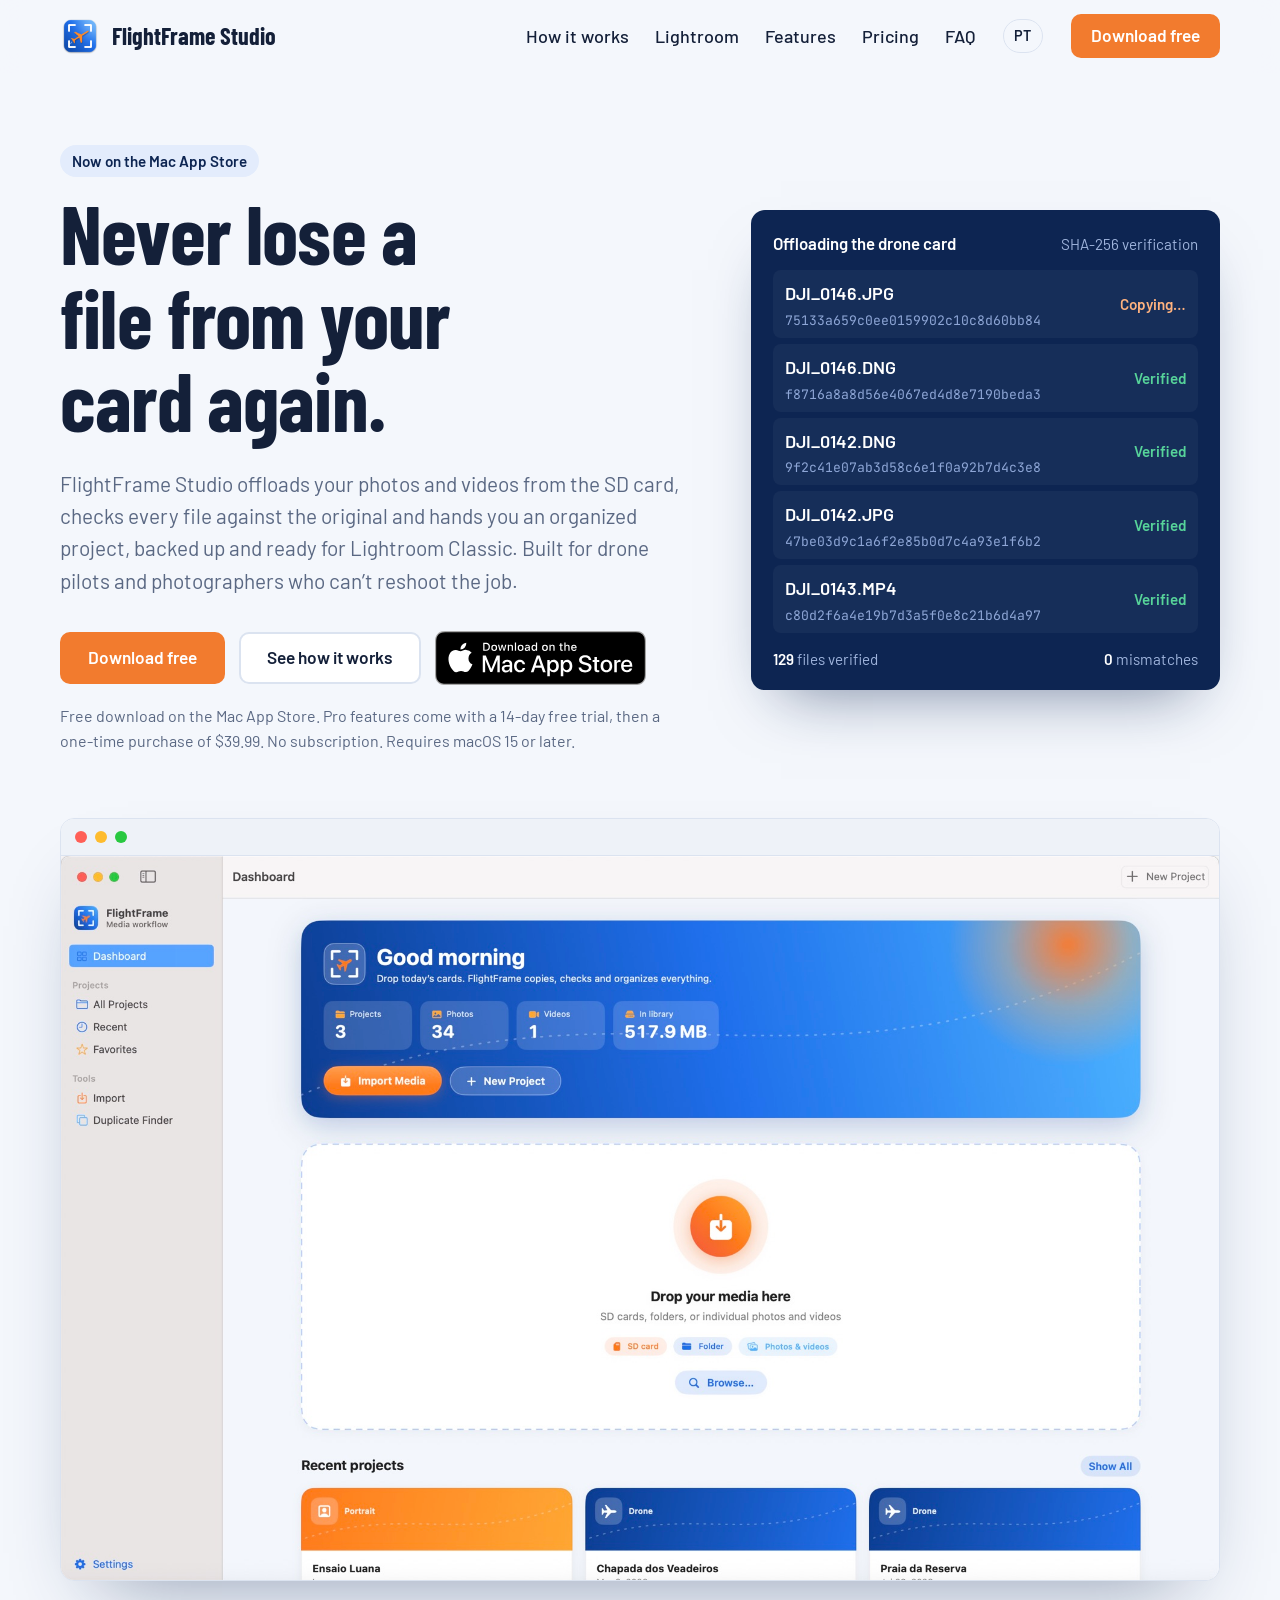
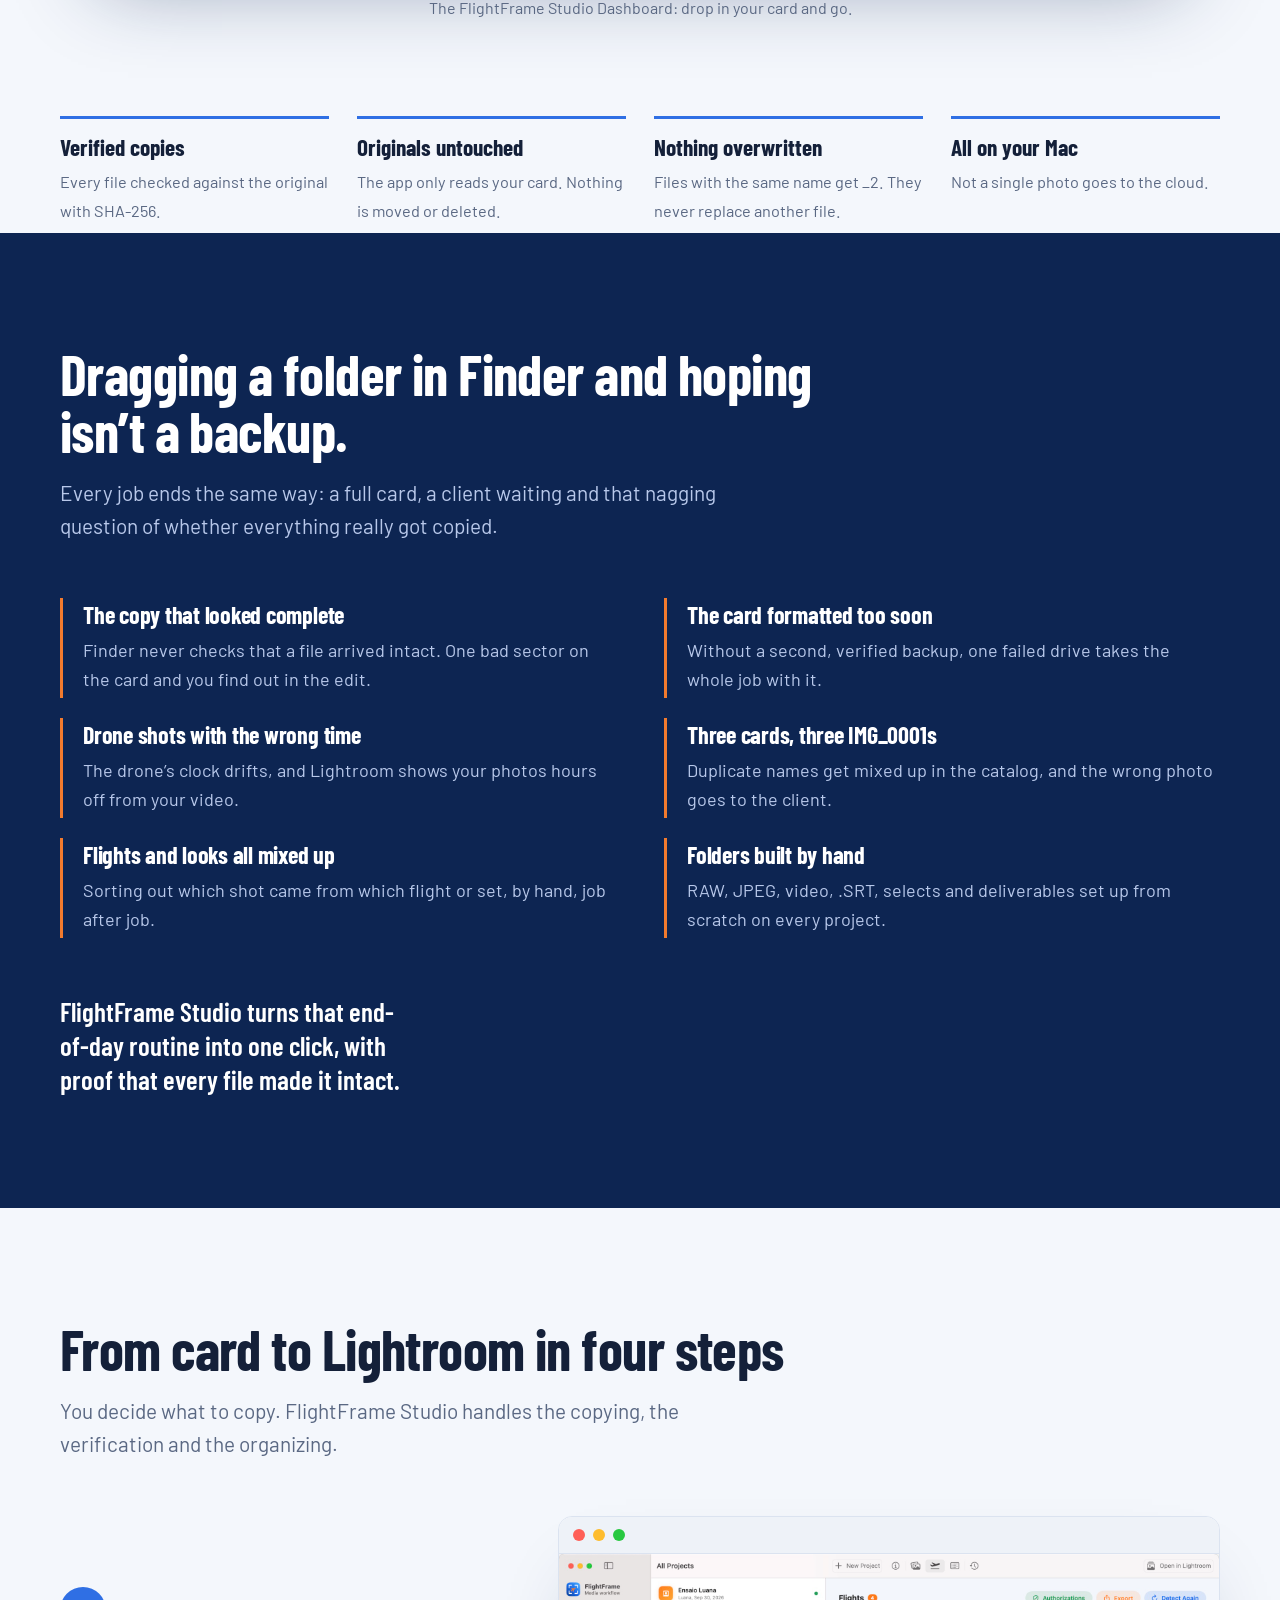
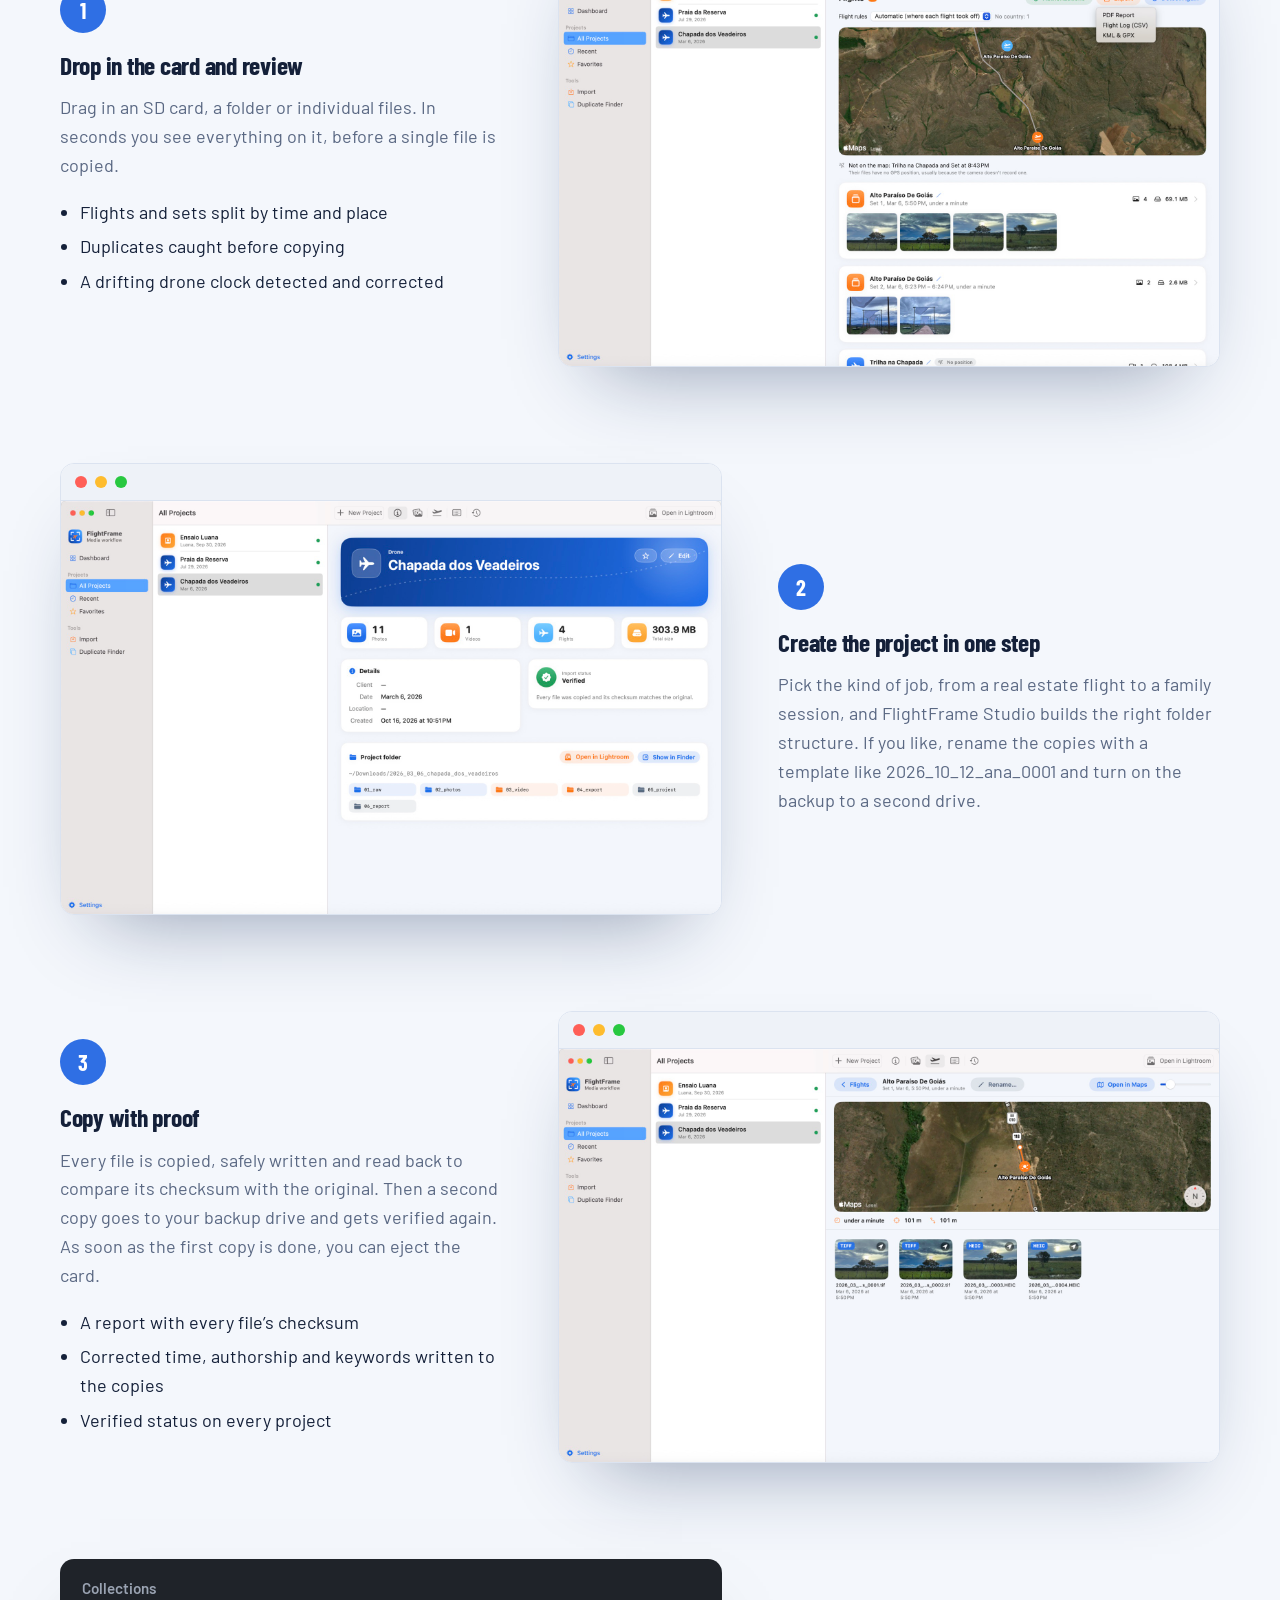
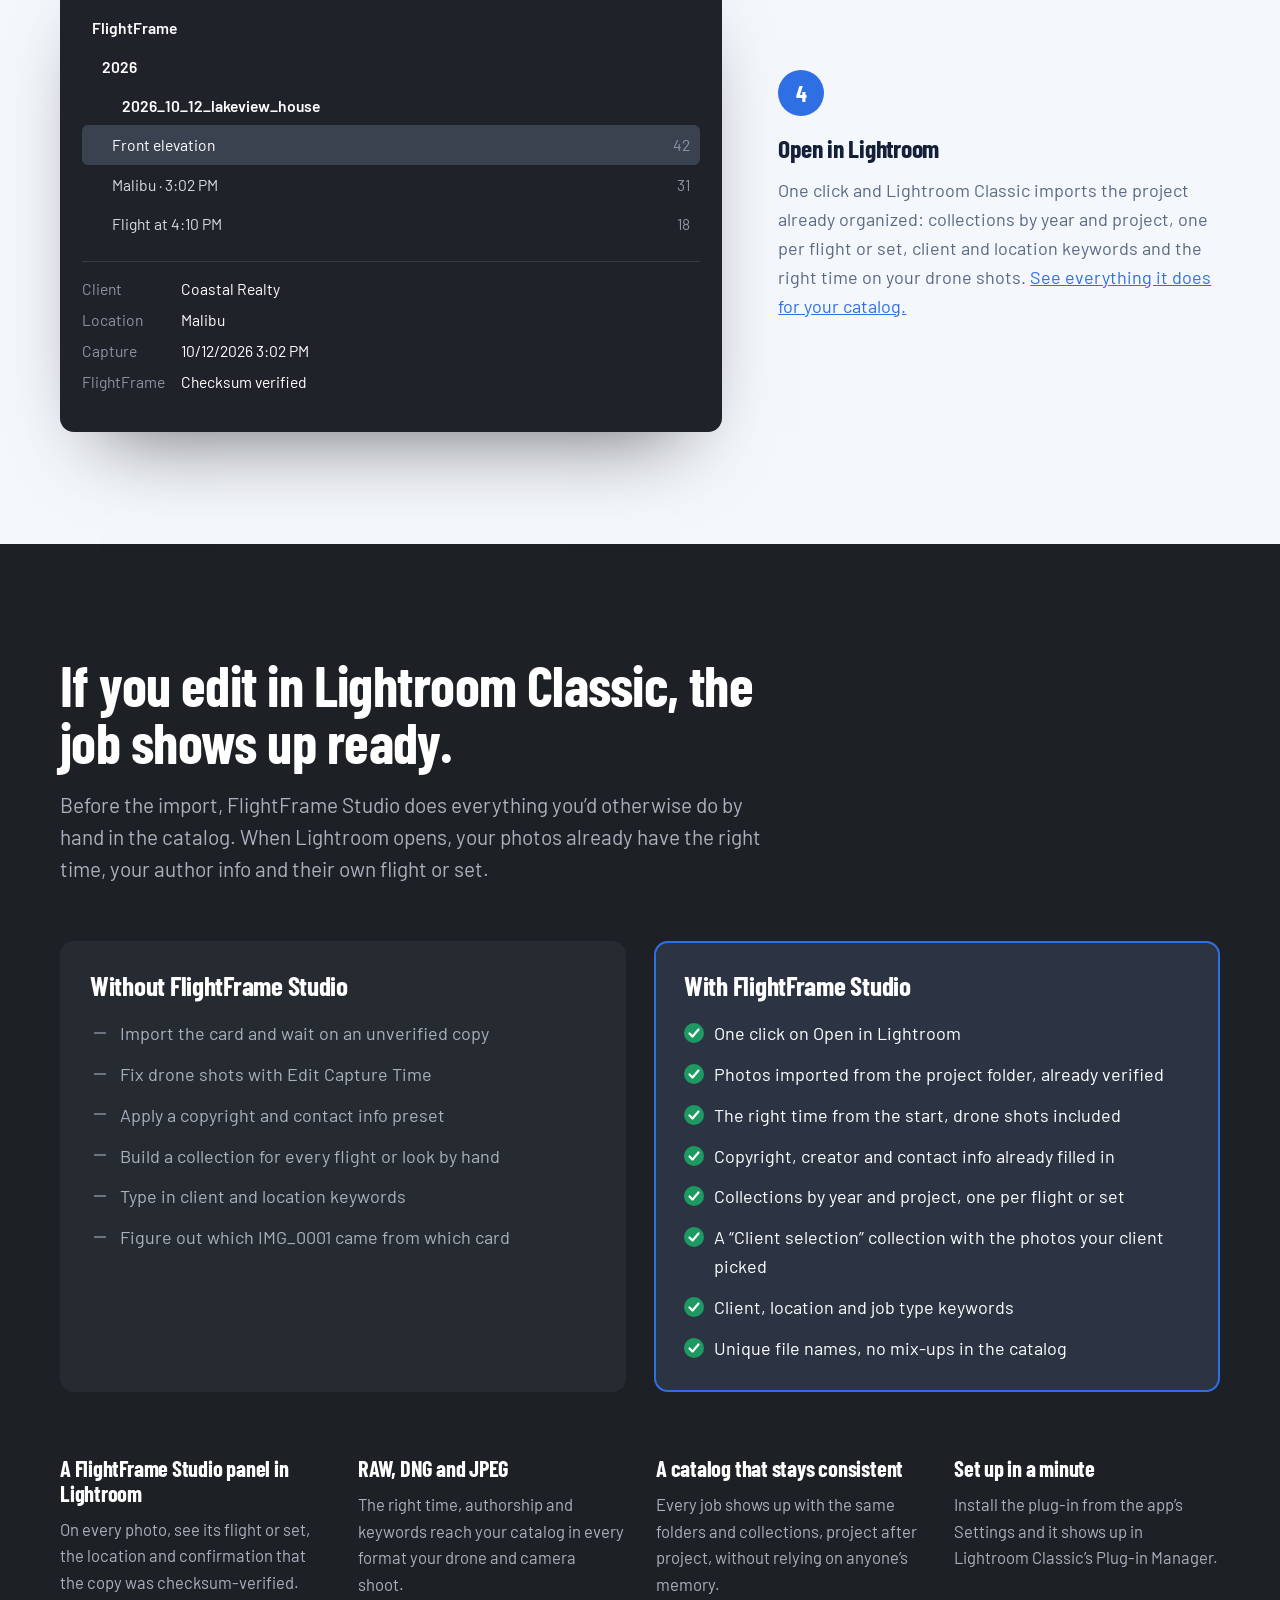
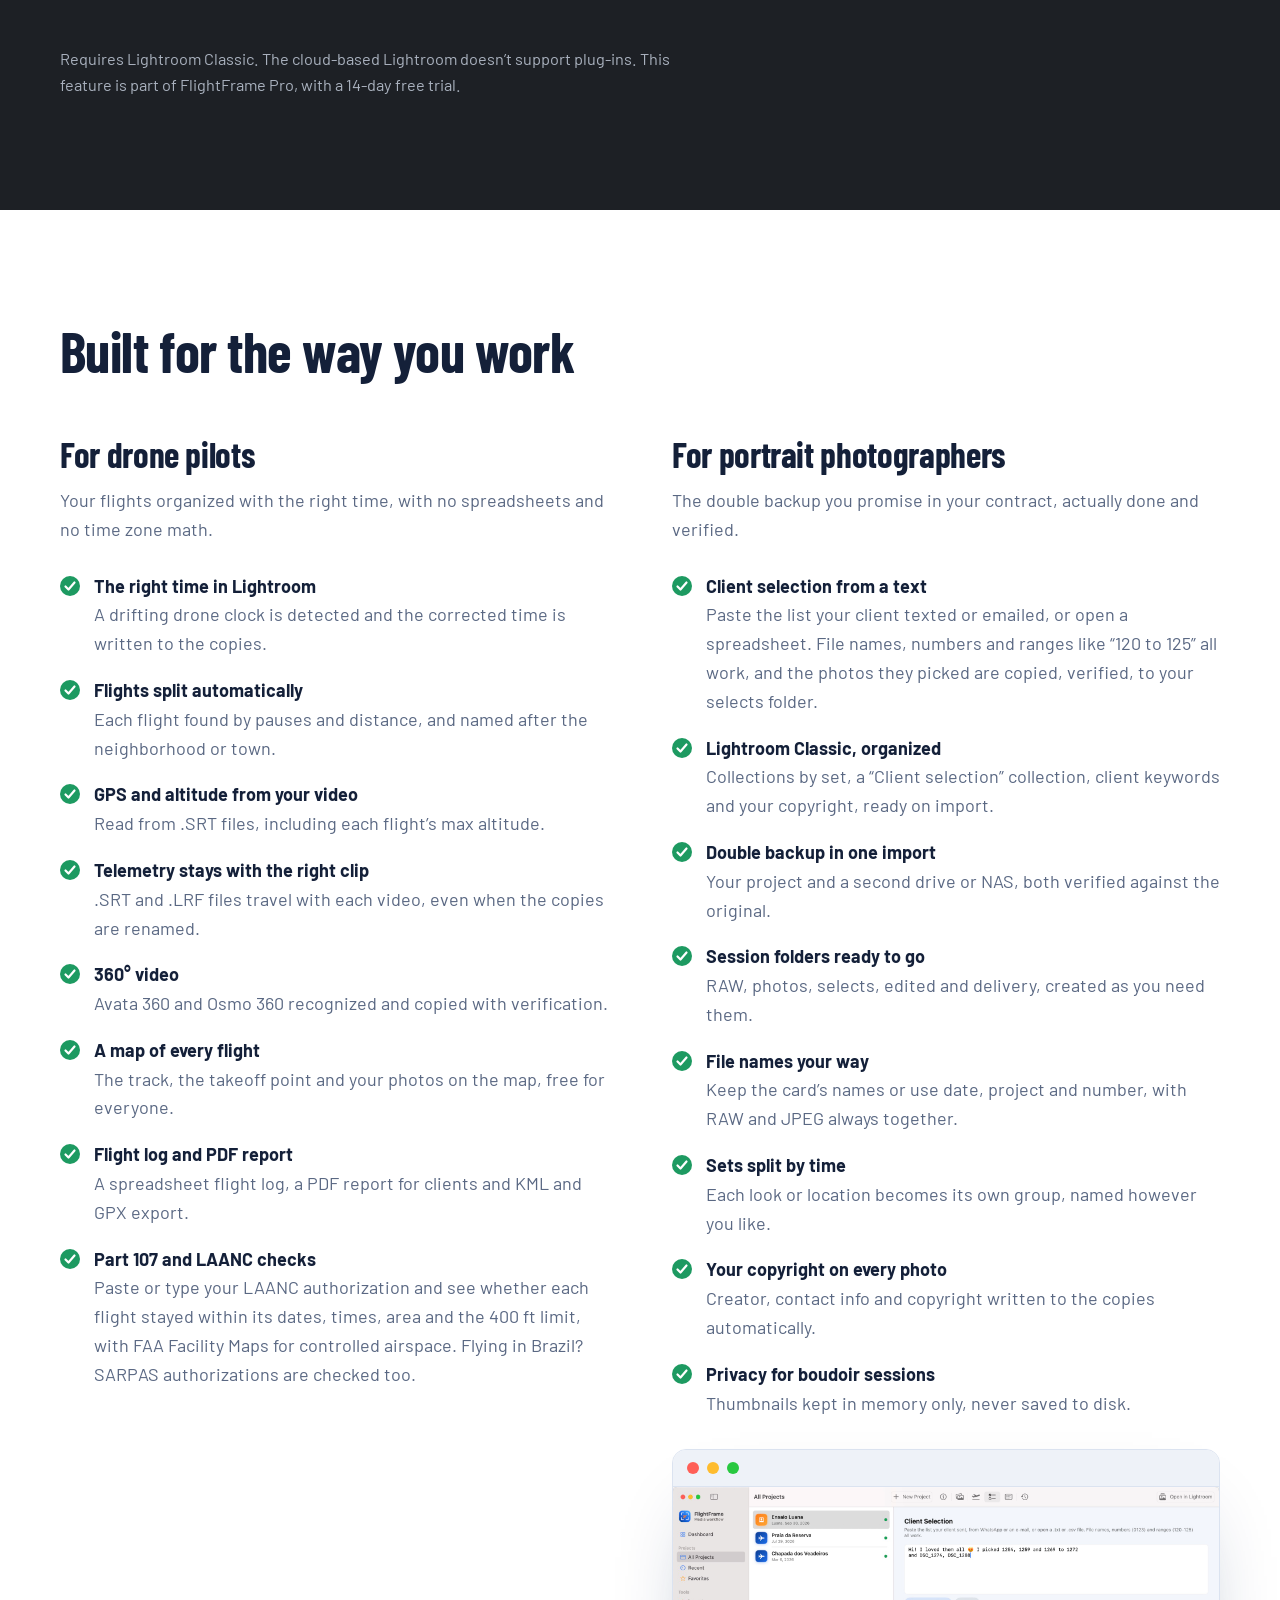
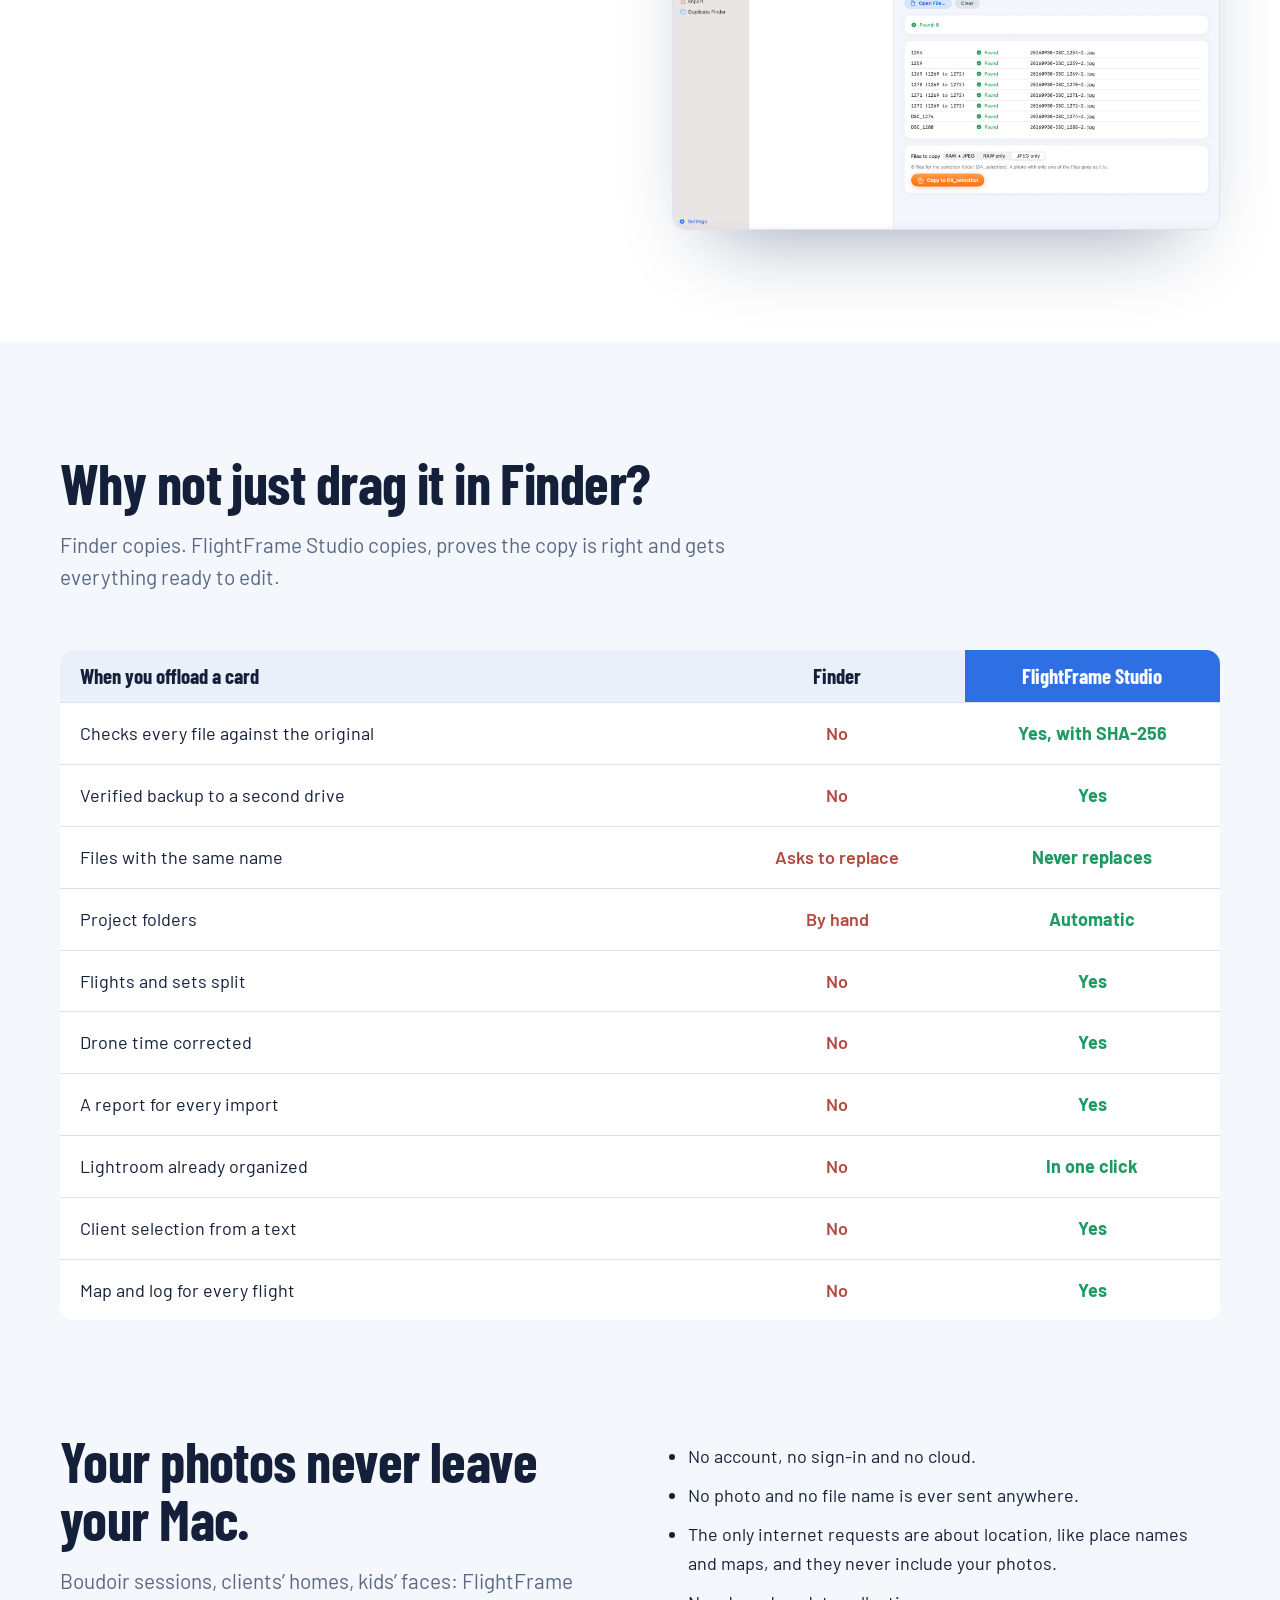
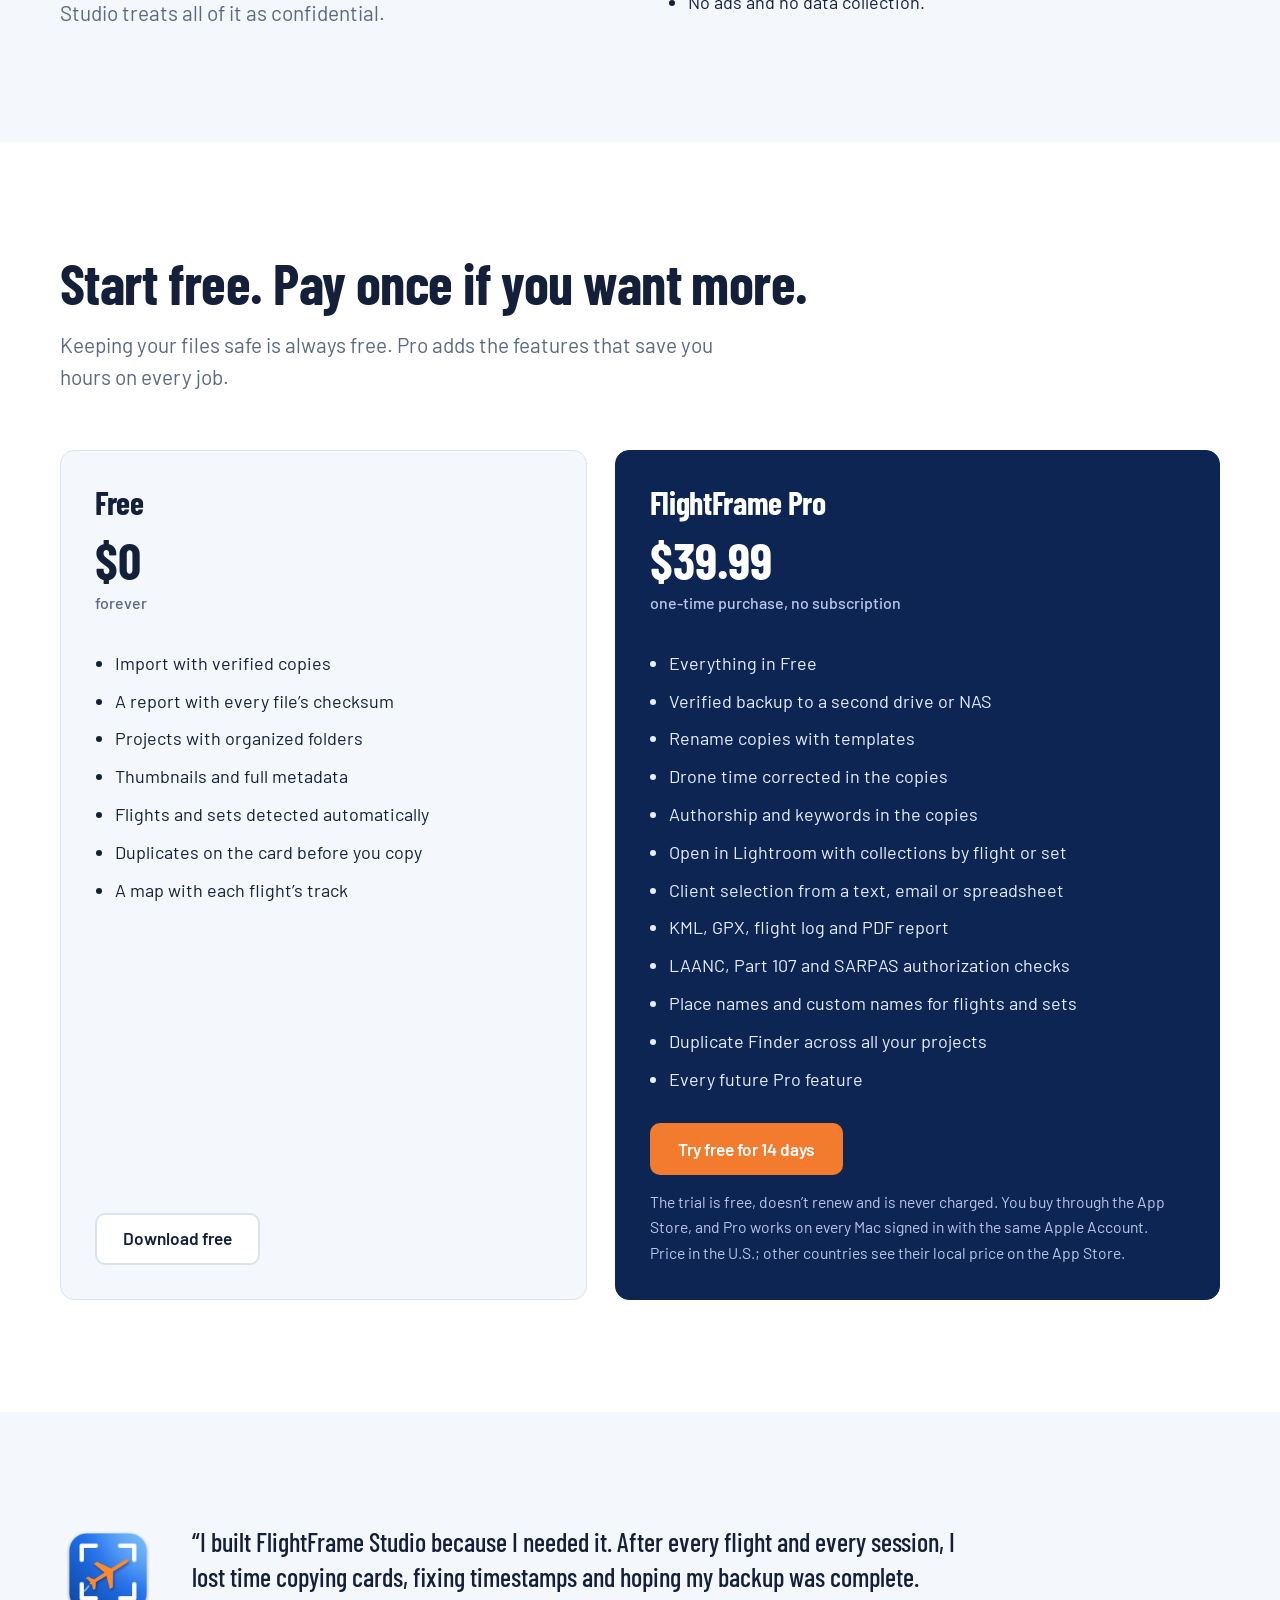
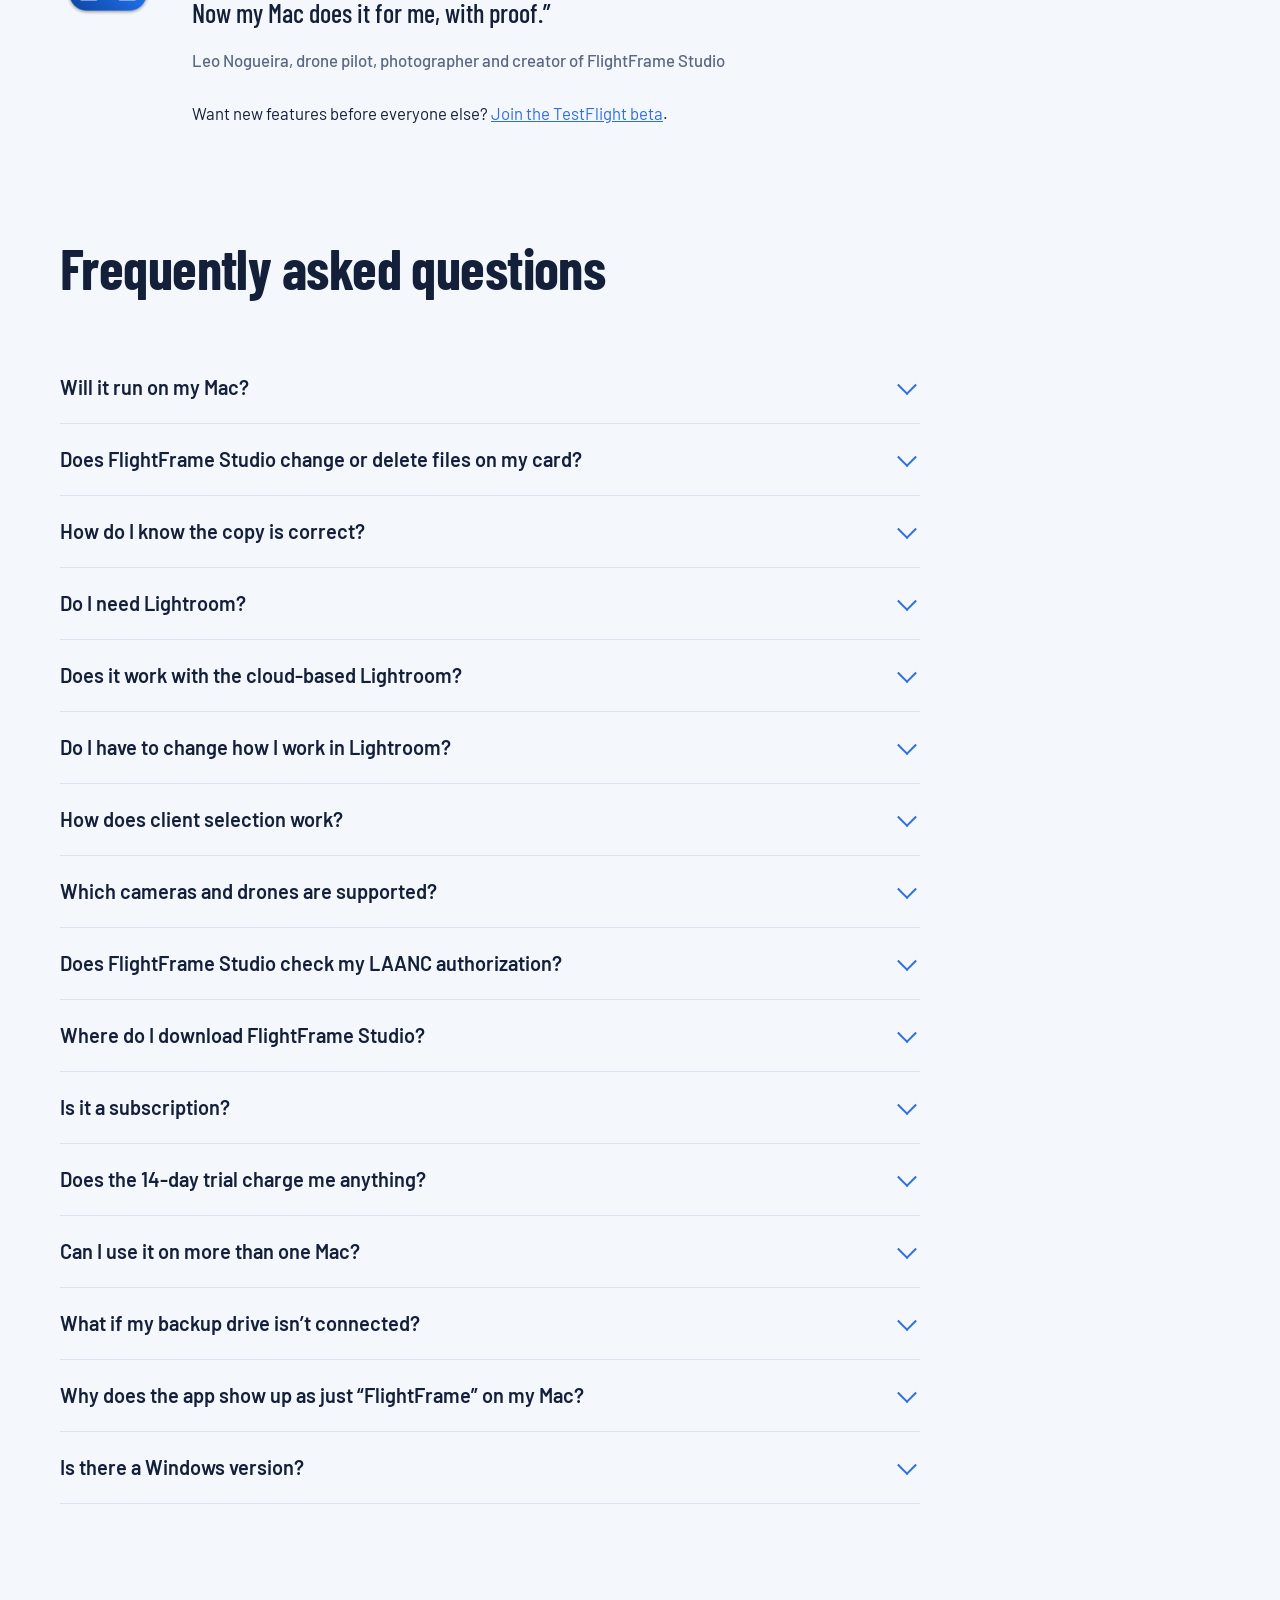
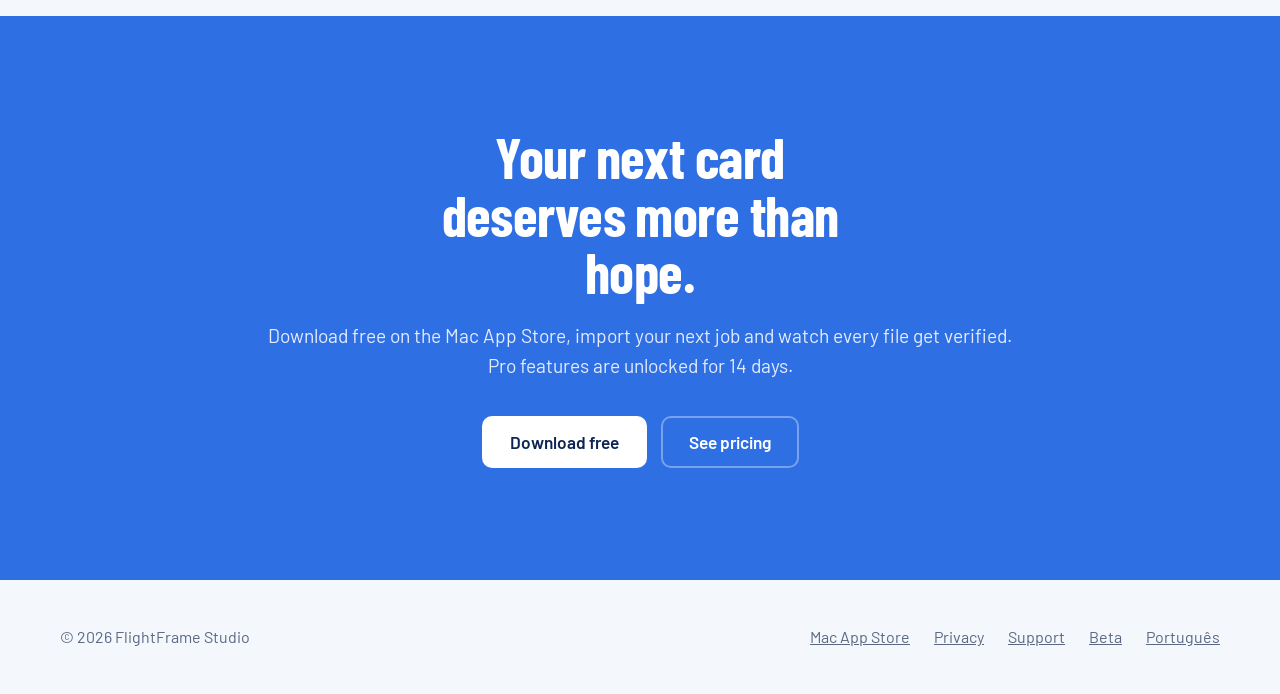
==== en/index.html @ f25d16b1 "Report App Store link clicks as a Google Ads conversion Co-Authored-By: Claude Opus 5.5 <noreply@ant" ====
<!doctype html>
<html lang="en">
<head>
<!-- Google tag (gtag.js) -->
<script async src="https://www.googletagmanager.com/gtag/js?id=AW-18549963218"></script>
<script>
  window.dataLayer = window.dataLayer || [];
  function gtag(){dataLayer.push(arguments);}
  gtag('js', new Date());

  gtag('config', 'AW-18549963218');
</script>
<script>
  // Google Ads conversion "App Store click - FlightFrame": any click on a Mac App Store link.
  // Navigation waits for the event (at most 1 s), so a blocked tag never breaks the link.
  document.addEventListener('click', function (event) {
    var link = event.target.closest && event.target.closest('a[href*="apps.apple.com"]');
    if (!link) return;
    var newTab = event.metaKey || event.ctrlKey || event.shiftKey || event.altKey || link.target === '_blank';
    var gone = false;
    function go() { if (!gone) { gone = true; window.location = link.href; } }
    gtag('event', 'conversion', {
      'send_to': 'AW-18549963218/HikiCJOxvbEdENLzp41F',
      'value': 1.0,
      'currency': 'BRL',
      'transport_type': 'beacon',
      'event_callback': newTab ? undefined : go
    });
    if (newTab) return;
    event.preventDefault();
    setTimeout(go, 1000);
  });
</script>
<meta charset="utf-8">
<meta name="viewport" content="width=device-width, initial-scale=1, viewport-fit=cover">
<title>FlightFrame Studio: verified SD card offload for Mac</title>
<meta name="description" content="Offload your drone or camera card with every file checksum-verified, a backup on a second drive and a project ready for Lightroom Classic. A Mac app, free on the Mac App Store.">
<link rel="canonical" href="https://flightframe.ravendronevideos.com.br/en/">
<link rel="alternate" hreflang="en" href="https://flightframe.ravendronevideos.com.br/en/">
<link rel="alternate" hreflang="pt-BR" href="https://flightframe.ravendronevideos.com.br/">
<link rel="alternate" hreflang="x-default" href="https://flightframe.ravendronevideos.com.br/en/">
<link rel="icon" type="image/png" href="../assets/favicon.png">
<link rel="apple-touch-icon" href="../assets/apple-touch-icon.png">

<!-- Link previews (iMessage, Slack, social) -->
<meta property="og:type" content="website">
<meta property="og:locale" content="en_US">
<meta property="og:locale:alternate" content="pt_BR">
<meta property="og:site_name" content="FlightFrame Studio">
<meta property="og:title" content="FlightFrame Studio: from card to project, every file verified">
<meta property="og:description" content="Checksum-verified copies, a verified backup on a second drive, flights and sets organized. Now on the Mac App Store.">
<meta property="og:url" content="https://flightframe.ravendronevideos.com.br/en/">
<meta property="og:image" content="https://flightframe.ravendronevideos.com.br/assets/en/og-image.jpg">
<meta property="og:image:width" content="1200">
<meta property="og:image:height" content="630">
<meta name="twitter:card" content="summary_large_image">

<link rel="preconnect" href="https://fonts.googleapis.com">
<link rel="preconnect" href="https://fonts.gstatic.com" crossorigin>
<link href="https://fonts.googleapis.com/css2?family=Barlow+Condensed:wght@600;700&family=Barlow:wght@400;500;600&family=JetBrains+Mono:wght@400&display=swap" rel="stylesheet">
<link rel="stylesheet" href="../styles.css">
<script type="application/ld+json">
{
  "@context": "https://schema.org",
  "@type": "SoftwareApplication",
  "name": "FlightFrame Studio",
  "operatingSystem": "macOS 15 or later",
  "applicationCategory": "PhotographyApplication",
  "description": "Verified SD card offload for Mac, with a verified backup and a project organized for Lightroom Classic.",
  "url": "https://flightframe.ravendronevideos.com.br/en/",
  "downloadUrl": "https://apps.apple.com/us/app/flightframe-studio/id6822035026",
  "image": "https://flightframe.ravendronevideos.com.br/assets/icon.png",
  "inLanguage": "en-US",
  "offers": [
    { "@type": "Offer", "name": "Free download", "price": "0", "priceCurrency": "USD" },
    { "@type": "Offer", "name": "FlightFrame Pro", "price": "39.99", "priceCurrency": "USD" }
  ]
}
</script>
</head>
<body>

<header class="site-header" id="top">
  <div class="wrap">
    <a class="brand" href="#top" aria-label="FlightFrame Studio, home">
      <img src="../assets/icon.png" alt="" width="40" height="40">
      <span>FlightFrame Studio</span>
    </a>
    <nav class="site-nav" aria-label="Sections">
      <a href="#how-it-works">How it works</a>
      <a href="#lightroom">Lightroom</a>
      <a href="#features">Features</a>
      <a href="#pricing">Pricing</a>
      <a href="#faq">FAQ</a>
    </nav>
    <a class="lang-link" href="../" hreflang="pt-BR" lang="pt-BR" title="Ver em português">PT</a>
    <a class="btn btn-primary" href="https://apps.apple.com/us/app/flightframe-studio/id6822035026">Download free</a>
  </div>
</header>

<main>

  <!-- Hero -->
  <section class="hero">
    <div class="wrap">
      <div class="hero-grid">
        <div>
          <p class="eyebrow">Now on the Mac App Store</p>
          <h1>Never lose a file from your card again.</h1>
          <p class="lede">FlightFrame Studio offloads your photos and videos from the SD card, checks every file against the original and hands you an organized project, backed up and ready for Lightroom Classic. Built for drone pilots and photographers who can’t reshoot the job.</p>
          <div class="hero-actions">
            <a class="btn btn-primary" href="https://apps.apple.com/us/app/flightframe-studio/id6822035026">Download free</a>
            <a class="btn btn-quiet" href="#how-it-works">See how it works</a>
            <a class="badge-slot" href="https://apps.apple.com/us/app/flightframe-studio/id6822035026">
              <img src="../assets/mac-app-store-badge-en.svg" alt="Download on the Mac App Store" onerror="this.parentElement.hidden = true">
            </a>
          </div>
          <p class="hero-terms">Free download on the Mac App Store. Pro features come with a 14-day free trial, then a one-time purchase of $39.99. No subscription. Requires macOS 15 or later.</p>
        </div>

        <div class="verify-log" aria-label="Example of a verified copy">
          <div class="verify-log-head">
            <strong>Offloading the drone card</strong>
            <span>SHA-256 verification</span>
          </div>
          <ul class="verify-rows" id="verify-rows">
            <li><span class="file">DJI_0142.DNG</span><span class="hash">9f2c41e07ab3d58c6e1f0a92b7d4c3e8</span><span class="state ok">Verified</span></li>
            <li><span class="file">DJI_0142.JPG</span><span class="hash">47be03d9c1a6f2e85b0d7c4a93e1f6b2</span><span class="state ok">Verified</span></li>
            <li><span class="file">DJI_0143.MP4</span><span class="hash">c80d2f6a4e19b7d3a5f0e8c21b6d4a97</span><span class="state ok">Verified</span></li>
            <li><span class="file">DJI_0143.SRT</span><span class="hash">1e7a9c3f5b08d2e64c1a7f9b3d5e0c28</span><span class="state ok">Verified</span></li>
            <li><span class="file">DJI_0144.DNG</span><span class="hash">b5f3e1a8c7d2094f6e3b1a5c8d7f2e04</span><span class="state ok">Verified</span></li>
          </ul>
          <div class="verify-foot">
            <span><b id="verify-count">128</b> files verified</span>
            <span><b>0</b> mismatches</span>
          </div>
        </div>
      </div>

      <figure class="hero-shot">
        <div class="window">
          <div class="window-bar" aria-hidden="true"><i></i><i></i><i></i></div>
          <img src="../assets/en/screen-dashboard.jpg" width="1920" height="1200" alt="FlightFrame Studio Dashboard with the drop area for a card and recent verified projects">
        </div>
        <figcaption class="shot-caption">The FlightFrame Studio Dashboard: drop in your card and go.</figcaption>
      </figure>
    </div>
  </section>

  <!-- Promises -->
  <section class="promises" aria-label="Guarantees">
    <div class="wrap">
      <ul class="promise-list">
        <li><strong>Verified copies</strong><span>Every file checked against the original with SHA-256.</span></li>
        <li><strong>Originals untouched</strong><span>The app only reads your card. Nothing is moved or deleted.</span></li>
        <li><strong>Nothing overwritten</strong><span>Files with the same name get _2. They never replace another file.</span></li>
        <li><strong>All on your Mac</strong><span>Not a single photo goes to the cloud.</span></li>
      </ul>
    </div>
  </section>

  <!-- Problem -->
  <section class="section problem">
    <div class="wrap">
      <div class="section-head">
        <h2>Dragging a folder in Finder and hoping isn’t a backup.</h2>
        <p class="lede">Every job ends the same way: a full card, a client waiting and that nagging question of whether everything really got copied.</p>
      </div>
      <div class="pain-grid">
        <div class="pain"><h3>The copy that looked complete</h3><p>Finder never checks that a file arrived intact. One bad sector on the card and you find out in the edit.</p></div>
        <div class="pain"><h3>The card formatted too soon</h3><p>Without a second, verified backup, one failed drive takes the whole job with it.</p></div>
        <div class="pain"><h3>Drone shots with the wrong time</h3><p>The drone’s clock drifts, and Lightroom shows your photos hours off from your video.</p></div>
        <div class="pain"><h3>Three cards, three IMG_0001s</h3><p>Duplicate names get mixed up in the catalog, and the wrong photo goes to the client.</p></div>
        <div class="pain"><h3>Flights and looks all mixed up</h3><p>Sorting out which shot came from which flight or set, by hand, job after job.</p></div>
        <div class="pain"><h3>Folders built by hand</h3><p>RAW, JPEG, video, .SRT, selects and deliverables set up from scratch on every project.</p></div>
      </div>
      <p class="problem-close">FlightFrame Studio turns that end-of-day routine into one click, with proof that every file made it intact.</p>
    </div>
  </section>

  <!-- How it works -->
  <section class="section" id="how-it-works">
    <div class="wrap">
      <div class="section-head">
        <h2>From card to Lightroom in four steps</h2>
        <p class="lede">You decide what to copy. FlightFrame Studio handles the copying, the verification and the organizing.</p>
      </div>

      <div class="steps">
        <article class="step">
          <div class="step-text">
            <span class="step-num" aria-hidden="true">1</span>
            <h3>Drop in the card and review</h3>
            <p>Drag in an SD card, a folder or individual files. In seconds you see everything on it, before a single file is copied.</p>
            <ul>
              <li>Flights and sets split by time and place</li>
              <li>Duplicates caught before copying</li>
              <li>A drifting drone clock detected and corrected</li>
            </ul>
          </div>
          <div class="window">
            <div class="window-bar" aria-hidden="true"><i></i><i></i><i></i></div>
            <img src="../assets/en/screen-flights.jpg" width="1920" height="1200" loading="lazy" alt="A drone project’s flights on a map, each one named after where it took off">
          </div>
        </article>

        <article class="step">
          <div class="step-text">
            <span class="step-num" aria-hidden="true">2</span>
            <h3>Create the project in one step</h3>
            <p>Pick the kind of job, from a real estate flight to a family session, and FlightFrame Studio builds the right folder structure. If you like, rename the copies with a template like 2026_10_12_ana_0001 and turn on the backup to a second drive.</p>
          </div>
          <div class="window">
            <div class="window-bar" aria-hidden="true"><i></i><i></i><i></i></div>
            <img src="../assets/en/screen-project.jpg" width="1920" height="1200" loading="lazy" alt="A project with Verified status and the folders FlightFrame Studio created">
          </div>
        </article>

        <article class="step">
          <div class="step-text">
            <span class="step-num" aria-hidden="true">3</span>
            <h3>Copy with proof</h3>
            <p>Every file is copied, safely written and read back to compare its checksum with the original. Then a second copy goes to your backup drive and gets verified again. As soon as the first copy is done, you can eject the card.</p>
            <ul>
              <li>A report with every file’s checksum</li>
              <li>Corrected time, authorship and keywords written to the copies</li>
              <li>Verified status on every project</li>
            </ul>
          </div>
          <div class="window">
            <div class="window-bar" aria-hidden="true"><i></i><i></i><i></i></div>
            <img src="../assets/en/screen-flight.jpg" width="1920" height="1200" loading="lazy" alt="One flight with its track on the map and the verified photos taken on it">
          </div>
        </article>

        <article class="step">
          <div class="step-text">
            <span class="step-num" aria-hidden="true">4</span>
            <h3>Open in Lightroom</h3>
            <p>One click and Lightroom Classic imports the project already organized: collections by year and project, one per flight or set, client and location keywords and the right time on your drone shots. <a href="#lightroom">See everything it does for your catalog.</a></p>
          </div>
          <div class="lr-panel" role="img" aria-label="Illustration of the collections created in Lightroom Classic">
            <h4>Collections</h4>
            <ul class="lr-tree">
              <li class="set">FlightFrame</li>
              <li class="set" style="padding-left:20px">2026</li>
              <li class="set" style="padding-left:40px">2026_10_12_lakeview_house</li>
              <li class="col active">Front elevation <span>42</span></li>
              <li class="col">Malibu · 3:02 PM <span>31</span></li>
              <li class="col">Flight at 4:10 PM <span>18</span></li>
            </ul>
            <dl class="lr-meta">
              <dt>Client</dt><dd>Coastal Realty</dd>
              <dt>Location</dt><dd>Malibu</dd>
              <dt>Capture</dt><dd>10/12/2026 3:02 PM</dd>
              <dt>FlightFrame</dt><dd>Checksum verified</dd>
            </dl>
          </div>
        </article>
      </div>
    </div>
  </section>

  <!-- Lightroom Classic -->
  <section class="section lightroom" id="lightroom">
    <div class="wrap">
      <div class="section-head">
        <h2>If you edit in Lightroom Classic, the job shows up ready.</h2>
        <p class="lede">Before the import, FlightFrame Studio does everything you’d otherwise do by hand in the catalog. When Lightroom opens, your photos already have the right time, your author info and their own flight or set.</p>
      </div>

      <div class="ba-grid">
        <div class="ba-col before">
          <h3>Without FlightFrame Studio</h3>
          <ul>
            <li>Import the card and wait on an unverified copy</li>
            <li>Fix drone shots with Edit Capture Time</li>
            <li>Apply a copyright and contact info preset</li>
            <li>Build a collection for every flight or look by hand</li>
            <li>Type in client and location keywords</li>
            <li>Figure out which IMG_0001 came from which card</li>
          </ul>
        </div>
        <div class="ba-col after">
          <h3>With FlightFrame Studio</h3>
          <ul>
            <li>One click on Open in Lightroom</li>
            <li>Photos imported from the project folder, already verified</li>
            <li>The right time from the start, drone shots included</li>
            <li>Copyright, creator and contact info already filled in</li>
            <li>Collections by year and project, one per flight or set</li>
            <li>A “Client selection” collection with the photos your client picked</li>
            <li>Client, location and job type keywords</li>
            <li>Unique file names, no mix-ups in the catalog</li>
          </ul>
        </div>
      </div>

      <div class="lr-benefits">
        <div>
          <h3>A FlightFrame Studio panel in Lightroom</h3>
          <p>On every photo, see its flight or set, the location and confirmation that the copy was checksum-verified.</p>
        </div>
        <div>
          <h3>RAW, DNG and JPEG</h3>
          <p>The right time, authorship and keywords reach your catalog in every format your drone and camera shoot.</p>
        </div>
        <div>
          <h3>A catalog that stays consistent</h3>
          <p>Every job shows up with the same folders and collections, project after project, without relying on anyone’s memory.</p>
        </div>
        <div>
          <h3>Set up in a minute</h3>
          <p>Install the plug-in from the app’s Settings and it shows up in Lightroom Classic’s Plug-in Manager.</p>
        </div>
      </div>
      <p class="lr-note">Requires Lightroom Classic. The cloud-based Lightroom doesn’t support plug-ins. This feature is part of FlightFrame Pro, with a 14-day free trial.</p>
    </div>
  </section>

  <!-- Audiences -->
  <section class="section audiences" id="features">
    <div class="wrap">
      <div class="section-head">
        <h2>Built for the way you work</h2>
      </div>
      <div class="aud-grid">
        <div class="aud">
          <h3>For drone pilots</h3>
          <p>Your flights organized with the right time, with no spreadsheets and no time zone math.</p>
          <ul class="benefits">
            <li><strong>The right time in Lightroom</strong><span>A drifting drone clock is detected and the corrected time is written to the copies.</span></li>
            <li><strong>Flights split automatically</strong><span>Each flight found by pauses and distance, and named after the neighborhood or town.</span></li>
            <li><strong>GPS and altitude from your video</strong><span>Read from .SRT files, including each flight’s max altitude.</span></li>
            <li><strong>Telemetry stays with the right clip</strong><span>.SRT and .LRF files travel with each video, even when the copies are renamed.</span></li>
            <li><strong>360° video</strong><span>Avata 360 and Osmo 360 recognized and copied with verification.</span></li>
            <li><strong>A map of every flight</strong><span>The track, the takeoff point and your photos on the map, free for everyone.</span></li>
            <li><strong>Flight log and PDF report</strong><span>A spreadsheet flight log, a PDF report for clients and KML and GPX export.</span></li>
            <li><strong>Part 107 and LAANC checks</strong><span>Paste or type your LAANC authorization and see whether each flight stayed within its dates, times, area and the 400 ft limit, with FAA Facility Maps for controlled airspace. Flying in Brazil? SARPAS authorizations are checked too.</span></li>
          </ul>
        </div>
        <div class="aud">
          <h3>For portrait photographers</h3>
          <p>The double backup you promise in your contract, actually done and verified.</p>
          <ul class="benefits">
            <li><strong>Client selection from a text</strong><span>Paste the list your client texted or emailed, or open a spreadsheet. File names, numbers and ranges like “120 to 125” all work, and the photos they picked are copied, verified, to your selects folder.</span></li>
            <li><strong>Lightroom Classic, organized</strong><span>Collections by set, a “Client selection” collection, client keywords and your copyright, ready on import.</span></li>
            <li><strong>Double backup in one import</strong><span>Your project and a second drive or NAS, both verified against the original.</span></li>
            <li><strong>Session folders ready to go</strong><span>RAW, photos, selects, edited and delivery, created as you need them.</span></li>
            <li><strong>File names your way</strong><span>Keep the card’s names or use date, project and number, with RAW and JPEG always together.</span></li>
            <li><strong>Sets split by time</strong><span>Each look or location becomes its own group, named however you like.</span></li>
            <li><strong>Your copyright on every photo</strong><span>Creator, contact info and copyright written to the copies automatically.</span></li>
            <li><strong>Privacy for boudoir sessions</strong><span>Thumbnails kept in memory only, never saved to disk.</span></li>
          </ul>
          <div class="window aud-shot">
            <div class="window-bar" aria-hidden="true"><i></i><i></i><i></i></div>
            <img src="../assets/en/screen-selection.jpg" width="1920" height="1200" loading="lazy" alt="Client selection with a list pasted from a text message and the photos found in the session">
          </div>
        </div>
      </div>
    </div>
  </section>

  <!-- Comparison -->
  <section class="section">
    <div class="wrap">
      <div class="section-head">
        <h2>Why not just drag it in Finder?</h2>
        <p class="lede">Finder copies. FlightFrame Studio copies, proves the copy is right and gets everything ready to edit.</p>
      </div>
      <div class="compare-wrap">
        <table class="compare">
          <thead>
            <tr><th scope="col">When you offload a card</th><th scope="col">Finder</th><th scope="col">FlightFrame Studio</th></tr>
          </thead>
          <tbody>
            <tr><td>Checks every file against the original</td><td class="no">No</td><td class="yes">Yes, with SHA-256</td></tr>
            <tr><td>Verified backup to a second drive</td><td class="no">No</td><td class="yes">Yes</td></tr>
            <tr><td>Files with the same name</td><td class="no">Asks to replace</td><td class="yes">Never replaces</td></tr>
            <tr><td>Project folders</td><td class="no">By hand</td><td class="yes">Automatic</td></tr>
            <tr><td>Flights and sets split</td><td class="no">No</td><td class="yes">Yes</td></tr>
            <tr><td>Drone time corrected</td><td class="no">No</td><td class="yes">Yes</td></tr>
            <tr><td>A report for every import</td><td class="no">No</td><td class="yes">Yes</td></tr>
            <tr><td>Lightroom already organized</td><td class="no">No</td><td class="yes">In one click</td></tr>
            <tr><td>Client selection from a text</td><td class="no">No</td><td class="yes">Yes</td></tr>
            <tr><td>Map and log for every flight</td><td class="no">No</td><td class="yes">Yes</td></tr>
          </tbody>
        </table>
      </div>
    </div>
  </section>

  <!-- Privacy -->
  <section class="section" style="padding-top:0">
    <div class="wrap privacy-band">
      <div>
        <h2>Your photos never leave your Mac.</h2>
        <p class="lede" style="margin-top:18px">Boudoir sessions, clients’ homes, kids’ faces: FlightFrame Studio treats all of it as confidential.</p>
      </div>
      <ul>
        <li>No account, no sign-in and no cloud.</li>
        <li>No photo and no file name is ever sent anywhere.</li>
        <li>The only internet requests are about location, like place names and maps, and they never include your photos.</li>
        <li>No ads and no data collection.</li>
      </ul>
    </div>
  </section>

  <!-- Pricing -->
  <section class="section pricing" id="pricing">
    <div class="wrap">
      <div class="section-head">
        <h2>Start free. Pay once if you want more.</h2>
        <p class="lede">Keeping your files safe is always free. Pro adds the features that save you hours on every job.</p>
      </div>
      <div class="plans">
        <div class="plan">
          <h3>Free</h3>
          <p class="price">$0<small>forever</small></p>
          <ul>
            <li>Import with verified copies</li>
            <li>A report with every file’s checksum</li>
            <li>Projects with organized folders</li>
            <li>Thumbnails and full metadata</li>
            <li>Flights and sets detected automatically</li>
            <li>Duplicates on the card before you copy</li>
            <li>A map with each flight’s track</li>
          </ul>
          <a class="btn btn-quiet" href="https://apps.apple.com/us/app/flightframe-studio/id6822035026">Download free</a>
        </div>
        <div class="plan pro">
          <h3>FlightFrame Pro</h3>
          <p class="price">$39.99<small>one-time purchase, no subscription</small></p>
          <ul>
            <li>Everything in Free</li>
            <li>Verified backup to a second drive or NAS</li>
            <li>Rename copies with templates</li>
            <li>Drone time corrected in the copies</li>
            <li>Authorship and keywords in the copies</li>
            <li>Open in Lightroom with collections by flight or set</li>
            <li>Client selection from a text, email or spreadsheet</li>
            <li>KML, GPX, flight log and PDF report</li>
            <li>LAANC, Part 107 and SARPAS authorization checks</li>
            <li>Place names and custom names for flights and sets</li>
            <li>Duplicate Finder across all your projects</li>
            <li>Every future Pro feature</li>
          </ul>
          <a class="btn btn-primary" href="https://apps.apple.com/us/app/flightframe-studio/id6822035026">Try free for 14 days</a>
          <p class="plan-note">The trial is free, doesn’t renew and is never charged. You buy through the App Store, and Pro works on every Mac signed in with the same Apple Account. Price in the U.S.; other countries see their local price on the App Store.</p>
        </div>
      </div>
    </div>
  </section>

  <!-- Maker -->
  <section class="section">
    <div class="wrap">
      <div class="maker">
        <img src="../assets/icon.png" alt="" width="96" height="96">
        <div>
          <blockquote>“I built FlightFrame Studio because I needed it. After every flight and every session, I lost time copying cards, fixing timestamps and hoping my backup was complete. Now my Mac does it for me, with proof.”</blockquote>
          <cite>Leo Nogueira, drone pilot, photographer and creator of FlightFrame Studio</cite>
          <p class="beta">Want new features before everyone else? <a href="https://testflight.apple.com/join/Wz2NuCgx">Join the TestFlight beta</a>.</p>
        </div>
      </div>
    </div>
  </section>

  <!-- FAQ -->
  <section class="section" id="faq" style="padding-top:0">
    <div class="wrap">
      <div class="section-head"><h2>Frequently asked questions</h2></div>
      <div class="faq">
        <details><summary>Will it run on my Mac?</summary><p>Yes, if it’s running macOS 15 (Sequoia) or later. FlightFrame Studio runs on both Apple silicon and Intel Macs.</p></details>
        <details><summary>Does FlightFrame Studio change or delete files on my card?</summary><p>Never. The app only reads your card. Time and authorship fixes go to the copies, and only after they’ve been verified against the original.</p></details>
        <details><summary>How do I know the copy is correct?</summary><p>Every file is read back after it’s written and compared with the original using a SHA-256 checksum, the same kind of check professional backups use. Each import report lists every checksum.</p></details>
        <details><summary>Do I need Lightroom?</summary><p>No. FlightFrame Studio organizes everything into folders that work with any editor. If you use Lightroom Classic, you also get the Open in Lightroom button, with collections, keywords and authorship ready to go.</p></details>
        <details><summary>Does it work with the cloud-based Lightroom?</summary><p>The one-click integration is for Lightroom Classic only, because the cloud-based version doesn’t support plug-ins. The organized folders and the corrected time in the copies work with any editor.</p></details>
        <details><summary>Do I have to change how I work in Lightroom?</summary><p>No. FlightFrame Studio delivers your photos to the same catalog you always use, with collections and metadata already in place. Your presets and your editing stay the same.</p></details>
        <details><summary>How does client selection work?</summary><p>Copy the list your client sent, from a text, iMessage, WhatsApp or email, and paste it into the session’s Selection tab, or open a .txt or .csv file. FlightFrame Studio finds each photo by name or number, even after renaming or exporting, tells you what it couldn’t find and copies the picks, verified, to the selects folder. In Lightroom Classic, they show up in a “Client selection” collection.</p></details>
        <details><summary>Which cameras and drones are supported?</summary><p>DJI drones, including .SRT telemetry files and 360° video, and the RAW formats macOS recognizes, like DNG, NEF, CR3 and ARW, plus JPEG, HEIC and MP4 and MOV video.</p></details>
        <details><summary>Does FlightFrame Studio check my LAANC authorization?</summary><p>Yes, for your information. Paste or type your LAANC confirmation and the app compares each flight with the authorized dates, times, area and altitude, along with Part 107’s 400 ft limit. Turn on FAA Facility Maps to see the ceiling in controlled airspace. Only the takeoff position is looked up, and you’re still the remote pilot in command.</p></details>
        <details><summary>Where do I download FlightFrame Studio?</summary><p>On the <a href="https://apps.apple.com/us/app/flightframe-studio/id6822035026">Mac App Store</a>, for free. Updates come through the App Store, like any other Mac app.</p></details>
        <details><summary>Is it a subscription?</summary><p>No. The download is free, and FlightFrame Pro is a one-time purchase of $39.99 through the App Store, with updates included.</p></details>
        <details><summary>Does the 14-day trial charge me anything?</summary><p>No. The trial is free, doesn’t renew on its own and is never charged. When it ends, the Pro features lock again, and your projects and files stay exactly as they are.</p></details>
        <details><summary>Can I use it on more than one Mac?</summary><p>Yes. Your purchase is tied to your Apple Account. On another Mac, just download the app and click Restore Purchases.</p></details>
        <details><summary>What if my backup drive isn’t connected?</summary><p>The project copy goes ahead as usual, and FlightFrame Studio lets you know the backup is still pending. Later, one click copies just what’s missing.</p></details>
        <details><summary>Why does the app show up as just “FlightFrame” on my Mac?</summary><p>FlightFrame Studio is its name on the App Store. Once installed, the app uses the short name, FlightFrame, in Launchpad and the menu bar.</p></details>
        <details><summary>Is there a Windows version?</summary><p>No. FlightFrame Studio is a native Mac app.</p></details>
      </div>
    </div>
  </section>

  <!-- Final CTA -->
  <section class="section final">
    <div class="wrap">
      <h2>Your next card deserves more than hope.</h2>
      <p>Download free on the Mac App Store, import your next job and watch every file get verified. Pro features are unlocked for 14 days.</p>
      <div class="hero-actions">
        <a class="btn btn-primary" href="https://apps.apple.com/us/app/flightframe-studio/id6822035026">Download free</a>
        <a class="btn btn-on-dark" href="#pricing">See pricing</a>
      </div>
    </div>
  </section>

</main>

<footer class="site-footer">
  <div class="wrap">
    <span>© 2026 FlightFrame Studio</span>
    <nav aria-label="Footer">
      <a href="https://apps.apple.com/us/app/flightframe-studio/id6822035026">Mac App Store</a>
      <a href="../privacy.html#english">Privacy</a>
      <a href="../support.html#english">Support</a>
      <a href="https://testflight.apple.com/join/Wz2NuCgx">Beta</a>
      <a href="../" hreflang="pt-BR" lang="pt-BR">Português</a>
    </nav>
  </div>
</footer>

<script>
  // Header border once the page scrolls.
  const header = document.querySelector('.site-header');
  const onScroll = () => header.classList.toggle('scrolled', window.scrollY > 8);
  onScroll();
  window.addEventListener('scroll', onScroll, { passive: true });

  // The copy-and-verify log: one file at a time, like the app does.
  const rows = document.getElementById('verify-rows');
  const counter = document.getElementById('verify-count');
  const reduceMotion = window.matchMedia('(prefers-reduced-motion: reduce)').matches;
  if (rows && !reduceMotion) {
    const kinds = ['DNG', 'JPG', 'MP4', 'SRT', 'LRF'];
    let number = 145;
    let kind = 0;
    let verified = Number(counter.textContent);
    const hex = () => Array.from(crypto.getRandomValues(new Uint8Array(16)), b => b.toString(16).padStart(2, '0')).join('');

    setInterval(() => {
      const ext = kinds[kind % kinds.length];
      if (ext === 'DNG' || ext === 'MP4') number += 1;
      kind += 1;

      const row = document.createElement('li');
      row.className = 'enter';
      row.innerHTML = '<span class="file"></span><span class="hash"></span><span class="state busy">Copying…</span>';
      row.querySelector('.file').textContent = 'DJI_0' + number + '.' + ext;
      row.querySelector('.hash').textContent = hex();
      rows.prepend(row);
      while (rows.children.length > 5) rows.lastElementChild.remove();

      setTimeout(() => {
        const state = row.querySelector('.state');
        state.textContent = 'Verified';
        state.className = 'state ok';
        verified += 1;
        counter.textContent = verified;
      }, 900);
    }, 1600);
  }
</script>
</body>
</html>
---- styles.css ----
/* FlightFrame Studio: site styles
   Brand: the app icon's sky blue and the airplane's signal orange.
   Type: Barlow Condensed for headlines (signage-like, from the aviation world),
   Barlow for text, JetBrains Mono only for real checksum data. */

:root {
  --night: #0d2552;      /* deep flight-deck navy */
  --sky: #2f6fe4;        /* brand blue from the icon */
  --sky-soft: #e3ecfc;
  --signal: #f27b2e;     /* the airplane's orange: calls to action */
  --signal-dark: #d9631a;
  --paper: #f4f7fc;
  --white: #ffffff;
  --ink: #142039;
  --mist: #5a6883;
  --line: #dbe3f0;
  --verified: #1d9a61;

  --display: "Barlow Condensed", "Arial Narrow", "Helvetica Neue", sans-serif;
  --text: "Barlow", "Helvetica Neue", Arial, sans-serif;
  --mono: "JetBrains Mono", ui-monospace, "SF Mono", Menlo, monospace;

  --wrap: 1160px;
  --radius-window: 14px;
  --radius-control: 10px;

  box-sizing: border-box;
  padding-top: env(safe-area-inset-top, 0px);
  padding-bottom: env(safe-area-inset-bottom, 0px);
  color-scheme: light;
}

*, *::before, *::after { box-sizing: inherit; }

html { scroll-behavior: smooth; scroll-padding-top: calc(76px + env(safe-area-inset-top, 0px)); }
@media (prefers-reduced-motion: reduce) { html { scroll-behavior: auto; } }

body {
  margin: 0;
  background: var(--paper);
  color: var(--ink);
  font: 400 1.125rem/1.6 var(--text);
  -webkit-font-smoothing: antialiased;
}

img { max-width: 100%; height: auto; display: block; }
a { color: var(--sky); }
a:focus-visible, button:focus-visible, summary:focus-visible {
  outline: 3px solid var(--signal);
  outline-offset: 3px;
  border-radius: 6px;
}

.wrap { width: min(100% - 40px, var(--wrap)); margin-inline: auto; }

h1, h2, h3 {
  font-family: var(--display);
  font-weight: 700;
  line-height: 1.02;
  letter-spacing: -0.01em;
  margin: 0;
}
h1 { font-size: clamp(2.9rem, 6.4vw, 5.4rem); }
h2 { font-size: clamp(2.2rem, 4.4vw, 3.6rem); }
h3 { font-size: 1.6rem; line-height: 1.1; }

p { margin: 0; }
.lede { font-size: 1.3rem; line-height: 1.55; color: var(--mist); max-width: 34em; }

/* ---------- Buttons ---------- */
.btn {
  display: inline-flex;
  align-items: center;
  justify-content: center;
  gap: 10px;
  min-height: 52px;
  padding: 0 26px;
  border-radius: var(--radius-control);
  font: 600 1.08rem/1 var(--text);
  text-decoration: none;
  border: 2px solid transparent;
  white-space: nowrap;
  transition: background-color .15s ease, border-color .15s ease;
}
.btn-primary { background: var(--signal); color: #fff; }
.btn-primary:hover { background: var(--signal-dark); }
.btn-quiet { color: var(--ink); border-color: var(--line); background: var(--white); }
.btn-quiet:hover { border-color: var(--sky); }
.btn-on-dark { color: #fff; border-color: rgba(255,255,255,.35); }
.btn-on-dark:hover { border-color: #fff; }

.badge-slot img { height: 54px; width: auto; }
.eyebrow { display: inline-block; margin-bottom: 14px; padding: 4px 12px; border-radius: 999px; background: var(--sky-soft); color: var(--night); font-weight: 600; font-size: .95rem; }

/* Features that reach the App Store in the next update. When 1.7 is out,
   uncomment the rule below and every "na 1.7" tag and note disappears. */
.next { display: inline-block; margin-left: 4px; padding: 0 8px; border-radius: 999px; background: var(--sky-soft); color: var(--sky); font-family: var(--text); font-size: .78rem; font-weight: 600; line-height: 1.6; letter-spacing: .02em; vertical-align: middle; white-space: nowrap; }
p.next-note { margin-top: 14px; color: var(--mist); }
/* .next, .next-note { display: none !important; } */

/* ---------- Header ---------- */
.site-header {
  position: sticky;
  top: env(safe-area-inset-top, 0px);
  z-index: 20;
  background: rgba(244, 247, 252, .9);
  backdrop-filter: saturate(160%) blur(12px);
  -webkit-backdrop-filter: saturate(160%) blur(12px);
  border-bottom: 1px solid transparent;
}
body::before {
  content: "";
  position: fixed;
  inset: 0 0 auto;
  height: env(safe-area-inset-top, 0px);
  z-index: 21;
  background: rgba(244, 247, 252, .9);
  backdrop-filter: saturate(160%) blur(12px);
}
.site-header.scrolled { border-bottom-color: var(--line); }
.site-header .wrap { display: flex; align-items: center; gap: 28px; min-height: 72px; }
.brand { display: flex; align-items: center; gap: 12px; text-decoration: none; color: var(--ink); }
.brand img { width: 40px; height: 40px; border-radius: 10px; }
.brand span { font: 700 1.5rem/1 var(--display); }
.site-nav { display: flex; gap: 26px; margin-left: auto; }
.site-nav a { color: var(--ink); text-decoration: none; font-weight: 500; }
.site-nav a:hover { color: var(--sky); }
.site-header .btn { min-height: 44px; padding: 0 18px; }
/* Language switch: PT on the English page, EN on the Portuguese one. */
.lang-link { padding: 4px 10px; border: 1px solid var(--line); border-radius: 999px; color: var(--ink); text-decoration: none; font-weight: 600; font-size: .9rem; letter-spacing: .04em; }
.lang-link:hover { border-color: var(--sky); color: var(--sky); }
@media (max-width: 860px) { .site-nav { display: none; } .site-header .btn { margin-left: auto; } .site-header .lang-link { margin-left: auto; } .site-header .lang-link + .btn { margin-left: 0; } }
/* On a phone the header has room for the name and one button; the language link stays in the footer. */
@media (max-width: 420px) { .site-header .lang-link { display: none; } .site-header .lang-link + .btn { margin-left: auto; } }

/* ---------- Hero ---------- */
.hero { padding: 72px 0 40px; }
.hero-grid { display: grid; grid-template-columns: 1.15fr .85fr; gap: 56px; align-items: center; }
.hero h1 { max-width: 11ch; }
.hero .lede { margin-top: 26px; }
.hero-actions { display: flex; flex-wrap: wrap; gap: 14px; margin-top: 34px; align-items: center; }
.hero-terms { margin-top: 18px; font-size: 1rem; color: var(--mist); }
@media (max-width: 960px) { .hero-grid { grid-template-columns: 1fr; gap: 40px; } .hero h1 { max-width: 14ch; } }

/* The one memorable moment: a live copy-and-verify log */
.verify-log {
  background: var(--night);
  color: #dbe6ff;
  border-radius: var(--radius-window);
  padding: 22px 22px 18px;
  box-shadow: 0 30px 60px -30px rgba(13, 37, 82, .55);
}
.verify-log-head { display: flex; flex-wrap: wrap; justify-content: space-between; align-items: baseline; gap: 12px; margin-bottom: 14px; }
.verify-log-head strong { font: 600 1.05rem/1.2 var(--text); color: #fff; }
.verify-log-head span { font-size: .95rem; color: #9fb4dc; }
.verify-rows { list-style: none; margin: 0; padding: 0; display: grid; gap: 6px; min-height: 280px; }
.verify-rows li {
  display: grid;
  grid-template-columns: 1fr auto;
  gap: 4px 14px;
  padding: 9px 12px;
  border-radius: 8px;
  background: rgba(255,255,255,.04);
}
.verify-rows .file { font-weight: 600; color: #fff; }
.verify-rows .hash { grid-column: 1; font: 400 .82rem/1.3 var(--mono); color: #8ea6d6; overflow: hidden; text-overflow: ellipsis; white-space: nowrap; }
.verify-rows .state { grid-row: 1 / span 2; grid-column: 2; align-self: center; font-weight: 600; font-size: .95rem; white-space: nowrap; }
.verify-rows .state.ok { color: #57d49a; }
.verify-rows .state.busy { color: #ffb37f; }
.verify-rows li.enter { animation: row-in .35s ease-out; }
@keyframes row-in { from { opacity: 0; transform: translateY(8px); } to { opacity: 1; transform: none; } }
.verify-foot { display: flex; justify-content: space-between; margin-top: 14px; font-size: .95rem; color: #9fb4dc; }
.verify-foot b { color: #fff; font-weight: 600; }
@media (prefers-reduced-motion: reduce) { .verify-rows li.enter { animation: none; } }

/* ---------- App window frame for screenshots ---------- */
.window {
  background: var(--white);
  border-radius: var(--radius-window);
  border: 1px solid var(--line);
  overflow: hidden;
  box-shadow: 0 40px 80px -40px rgba(13, 37, 82, .45);
}
.window-bar { display: flex; gap: 8px; padding: 12px 14px; background: #eef2f8; border-bottom: 1px solid var(--line); }
.window-bar i { width: 12px; height: 12px; border-radius: 50%; background: #d4dae5; }
.window-bar i:nth-child(1) { background: #ff5f57; }
.window-bar i:nth-child(2) { background: #febc2e; }
.window-bar i:nth-child(3) { background: #28c840; }
.hero-shot { margin: 64px 0 0; }
.shot-caption { margin-top: 14px; font-size: 1rem; color: var(--mist); text-align: center; }

/* ---------- Promise strip ---------- */
.promises { padding: 56px 0 8px; }
.promise-list { list-style: none; margin: 0; padding: 0; display: grid; grid-template-columns: repeat(4, 1fr); gap: 28px; }
.promise-list li { border-top: 3px solid var(--sky); padding-top: 16px; }
.promise-list strong { display: block; font: 700 1.45rem/1.1 var(--display); margin-bottom: 6px; }
.promise-list span { color: var(--mist); font-size: 1.02rem; }
@media (max-width: 860px) { .promise-list { grid-template-columns: 1fr 1fr; } }
@media (max-width: 520px) { .promise-list { grid-template-columns: 1fr; } }

/* ---------- Sections ---------- */
.section { padding: 112px 0; }
.section-head { max-width: 760px; margin-bottom: 56px; }
.section-head p { margin-top: 18px; }

/* Problem: the one dark band */
.problem { background: var(--night); color: #e7eeff; }
.problem h2 { color: #fff; }
.problem .lede { color: #b8c8ea; }
.pain-grid { display: grid; grid-template-columns: repeat(2, 1fr); gap: 20px 48px; }
.pain { border-left: 3px solid var(--signal); padding: 4px 0 4px 20px; }
.pain h3 { color: #fff; font-size: 1.5rem; }
.pain p { margin-top: 8px; color: #b8c8ea; }
.problem-close { margin-top: 56px; font: 600 1.7rem/1.25 var(--display); color: #fff; max-width: 30ch; }
@media (max-width: 760px) { .pain-grid { grid-template-columns: 1fr; } }

/* How it works: a real sequence, so it is numbered */
.steps { display: grid; gap: 96px; }
.step { display: grid; grid-template-columns: .8fr 1.2fr; gap: 56px; align-items: center; }
.step:nth-child(even) { grid-template-columns: 1.2fr .8fr; }
.step:nth-child(even) .step-text { order: 2; }
.step-num {
  display: inline-grid;
  place-items: center;
  width: 46px; height: 46px;
  border-radius: 50%;
  background: var(--sky);
  color: #fff;
  font: 700 1.4rem/1 var(--display);
  margin-bottom: 18px;
}
.step-text p { margin-top: 14px; color: var(--mist); }
.step-text ul { margin: 18px 0 0; padding-left: 1.1em; color: var(--ink); }
.step-text li { margin-top: 6px; }
@media (max-width: 900px) {
  .step, .step:nth-child(even) { grid-template-columns: 1fr; gap: 28px; }
  .step:nth-child(even) .step-text { order: 0; }
}

/* Lightroom illustration (drawn, not a screenshot) */
.lr-panel { background: #1f2329; color: #d8dce3; border-radius: var(--radius-window); padding: 22px; font-size: .98rem; box-shadow: 0 40px 80px -40px rgba(0,0,0,.6); }
.lr-panel h4 { margin: 0 0 12px; font: 600 .95rem/1 var(--text); color: #9aa3b2; }
.lr-tree { list-style: none; margin: 0; padding: 0; }
.lr-tree li { padding: 7px 10px; border-radius: 6px; display: flex; justify-content: space-between; }
.lr-tree li.set { color: #fff; font-weight: 600; }
.lr-tree li.col { padding-left: 30px; }
.lr-tree li.col.active { background: #3a4250; color: #fff; }
.lr-tree li span { color: #8b94a3; }
.lr-meta { margin-top: 18px; border-top: 1px solid #353b45; padding-top: 14px; display: grid; grid-template-columns: auto 1fr; gap: 6px 16px; }
.lr-meta dt { color: #8b94a3; }
.lr-meta dd { margin: 0; color: #fff; }

/* Audiences */
.audiences { background: var(--white); }
.aud-grid { display: grid; grid-template-columns: 1fr 1fr; gap: 64px; }
.aud h3 { font-size: 2.2rem; }
.aud > p { margin-top: 12px; color: var(--mist); }
.benefits { list-style: none; margin: 28px 0 0; padding: 0; display: grid; gap: 18px; }
.benefits li { padding-left: 34px; position: relative; }
.benefits li::before {
  content: "";
  position: absolute; left: 0; top: 4px;
  width: 20px; height: 20px; border-radius: 50%;
  background: var(--verified) url("data:image/svg+xml,%3Csvg xmlns='http://www.w3.org/2000/svg' viewBox='0 0 20 20'%3E%3Cpath d='M5.5 10.5l3 3 6-7' fill='none' stroke='%23fff' stroke-width='2.2' stroke-linecap='round' stroke-linejoin='round'/%3E%3C/svg%3E") center / 20px no-repeat;
}
.benefits strong { display: block; }
.benefits span { color: var(--mist); }
.soon { margin-top: 32px; padding: 18px 20px; border-radius: var(--radius-control); background: var(--sky-soft); }
.soon strong { color: var(--night); }
.soon p { margin-top: 6px; color: var(--ink); font-size: 1.02rem; }
.aud-shot { margin-top: 32px; }
@media (max-width: 860px) { .aud-grid { grid-template-columns: 1fr; gap: 72px; } }

/* Comparison */
.compare-wrap { overflow-x: auto; }
.compare { width: 100%; min-width: 620px; border-collapse: collapse; background: var(--white); border-radius: var(--radius-window); overflow: hidden; }
.compare th, .compare td { padding: 16px 20px; text-align: left; border-bottom: 1px solid var(--line); }
.compare thead th { font: 700 1.3rem/1 var(--display); background: #eaf0fa; }
.compare thead th:last-child { background: var(--sky); color: #fff; }
.compare td:not(:first-child), .compare th:not(:first-child) { text-align: center; width: 22%; }
.compare tr:last-child td { border-bottom: 0; }
.yes { color: var(--verified); font-weight: 700; }
.no { color: #b14a3f; font-weight: 600; }

/* Privacy */
.privacy-band { display: grid; grid-template-columns: 1fr 1fr; gap: 56px; align-items: start; }
.privacy-band ul { margin: 0; padding-left: 1.1em; }
.privacy-band li { margin-top: 10px; }
@media (max-width: 860px) { .privacy-band { grid-template-columns: 1fr; gap: 28px; } }

/* Pricing */
.pricing { background: var(--white); }
.plans { display: grid; grid-template-columns: 1fr 1.15fr; gap: 28px; align-items: stretch; }
.plan { border: 1px solid var(--line); border-radius: var(--radius-window); padding: 34px; background: var(--paper); display: flex; flex-direction: column; }
.plan.pro { background: var(--night); color: #e7eeff; border-color: var(--night); }
.plan h3 { font-size: 2rem; }
.plan.pro h3 { color: #fff; }
.price { margin-top: 14px; font: 700 3.2rem/1 var(--display); }
.plan.pro .price { color: #fff; }
.price small { font: 500 1rem/1.3 var(--text); color: var(--mist); display: block; margin-top: 8px; }
.plan.pro .price small { color: #b8c8ea; }
.price s { font-size: 1.6rem; color: #8ea6d6; margin-right: 10px; font-weight: 600; }
.plan ul { margin: 26px 0 30px; padding-left: 1.1em; flex: 1; }
.plan li { margin-top: 9px; }
.plan .btn { align-self: flex-start; }
.plan-note { margin-top: 14px; font-size: .98rem; color: var(--mist); }
.plan.pro .plan-note { color: #b8c8ea; }
@media (max-width: 860px) { .plans { grid-template-columns: 1fr; } }

/* Maker note */
.maker { display: grid; grid-template-columns: auto 1fr; gap: 36px; align-items: start; max-width: 900px; }
.maker img { width: 96px; height: 96px; border-radius: 22px; }
.maker blockquote { margin: 0; font: 500 1.65rem/1.35 var(--display); }
.maker cite { display: block; margin-top: 18px; font: 500 1.05rem/1.4 var(--text); font-style: normal; color: var(--mist); }
.beta { margin-top: 28px; font-size: 1.05rem; }
@media (max-width: 640px) { .maker { grid-template-columns: 1fr; } }

/* FAQ */
.faq { max-width: 860px; }
.faq details { border-bottom: 1px solid var(--line); }
.faq summary {
  cursor: pointer;
  list-style: none;
  padding: 22px 40px 22px 0;
  position: relative;
  font: 600 1.25rem/1.35 var(--text);
}
.faq summary::-webkit-details-marker { display: none; }
.faq summary::after {
  content: "";
  position: absolute; right: 6px; top: 50%;
  width: 12px; height: 12px;
  border-right: 2.5px solid var(--sky); border-bottom: 2.5px solid var(--sky);
  transform: translateY(-70%) rotate(45deg);
  transition: transform .2s ease;
}
.faq details[open] summary::after { transform: translateY(-30%) rotate(-135deg); }
.faq details p { padding: 0 0 22px; color: var(--mist); max-width: 68ch; }

/* Final CTA */
.final { background: var(--sky); color: #fff; text-align: center; }
.final h2 { color: #fff; max-width: 18ch; margin-inline: auto; }
.final p { margin: 20px auto 0; max-width: 40em; color: #e3ecff; font-size: 1.2rem; }
.final .hero-actions { justify-content: center; }
.final .btn-primary { background: #fff; color: var(--night); }
.final .btn-primary:hover { background: #e9f0ff; }

/* Footer */
.site-footer { padding: 44px 0; font-size: 1rem; color: var(--mist); }
.site-footer .wrap { display: flex; flex-wrap: wrap; gap: 18px 32px; align-items: center; }
.site-footer nav { display: flex; gap: 24px; margin-left: auto; }
.site-footer a { color: var(--mist); }

/* ---------- Document pages (privacy, support) ---------- */
.doc { padding: 64px 0 96px; }
.doc .wrap { max-width: 780px; }
.doc h1 { font-size: clamp(2.6rem, 5vw, 3.8rem); }
.doc h2 { font-size: 1.9rem; margin-top: 44px; }
.doc p, .doc li { margin-top: 14px; color: var(--ink); }
.doc .updated { color: var(--mist); margin-top: 10px; }
.doc .lang-switch { margin-top: 26px; display: flex; gap: 18px; }
.doc hr { border: 0; border-top: 1px solid var(--line); margin: 72px 0 56px; }
.doc .faq { margin-top: 18px; }

/* Lightroom Classic band: the editor's own graphite, so it reads as "your catalog" */
.lightroom { background: #1d2025; color: #d3d8e0; }
.lightroom h2, .lightroom h3 { color: #fff; }
.lightroom .lede { color: #a9b1be; }
.lightroom a { color: #8fb4ff; }
.ba-grid { display: grid; grid-template-columns: 1fr 1fr; gap: 28px; }
.ba-col { border-radius: var(--radius-window); padding: 30px; }
.ba-col.before { background: #262a31; }
.ba-col.after { background: #2c3444; box-shadow: inset 0 0 0 2px var(--sky); }
.ba-col h3 { font-size: 1.7rem; }
.ba-col ul { list-style: none; margin: 18px 0 0; padding: 0; display: grid; gap: 12px; }
.ba-col li { position: relative; padding-left: 30px; }
.ba-col.before li { color: #a9b1be; }
.ba-col.before li::before { content: ""; position: absolute; left: 4px; top: .7em; width: 12px; height: 2px; background: #6b7380; }
.ba-col.after li { color: #fff; }
.ba-col.after li::before {
  content: ""; position: absolute; left: 0; top: 4px; width: 20px; height: 20px; border-radius: 50%;
  background: var(--verified) url("data:image/svg+xml,%3Csvg xmlns='http://www.w3.org/2000/svg' viewBox='0 0 20 20'%3E%3Cpath d='M5.5 10.5l3 3 6-7' fill='none' stroke='%23fff' stroke-width='2.2' stroke-linecap='round' stroke-linejoin='round'/%3E%3C/svg%3E") center / 20px no-repeat;
}
.lr-benefits { display: grid; grid-template-columns: repeat(4, 1fr); gap: 32px; margin-top: 64px; }
.lr-benefits h3 { font-size: 1.4rem; }
.lr-benefits p { margin-top: 10px; color: #a9b1be; font-size: 1.04rem; }
.lr-note { margin-top: 48px; color: #a9b1be; font-size: 1.02rem; max-width: 70ch; }
@media (max-width: 960px) { .lr-benefits { grid-template-columns: 1fr 1fr; } }
@media (max-width: 760px) { .ba-grid, .lr-benefits { grid-template-columns: 1fr; } }

.brand span { white-space: nowrap; }
@media (max-width: 420px) {
  .brand span { font-size: 1.25rem; }
  .brand img { width: 34px; height: 34px; }
  .site-header .btn { padding: 0 14px; font-size: 1rem; }
}
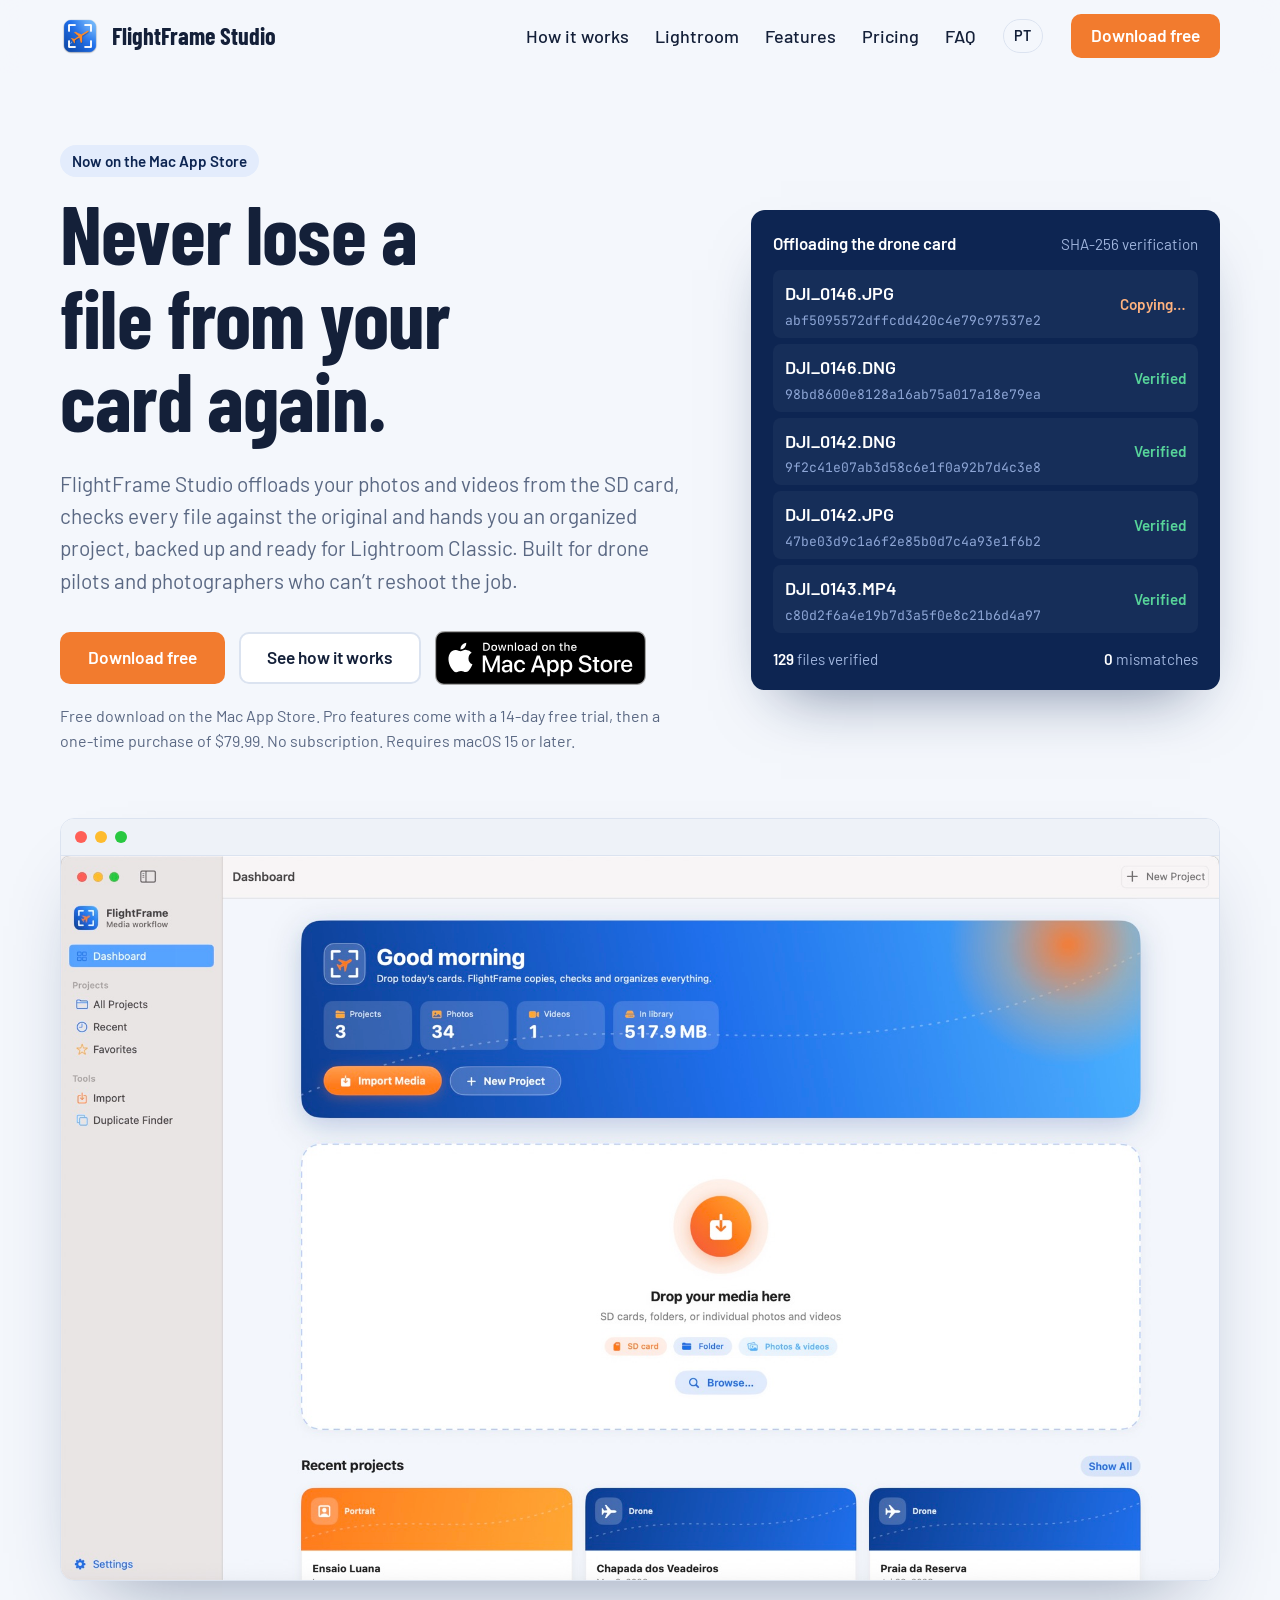
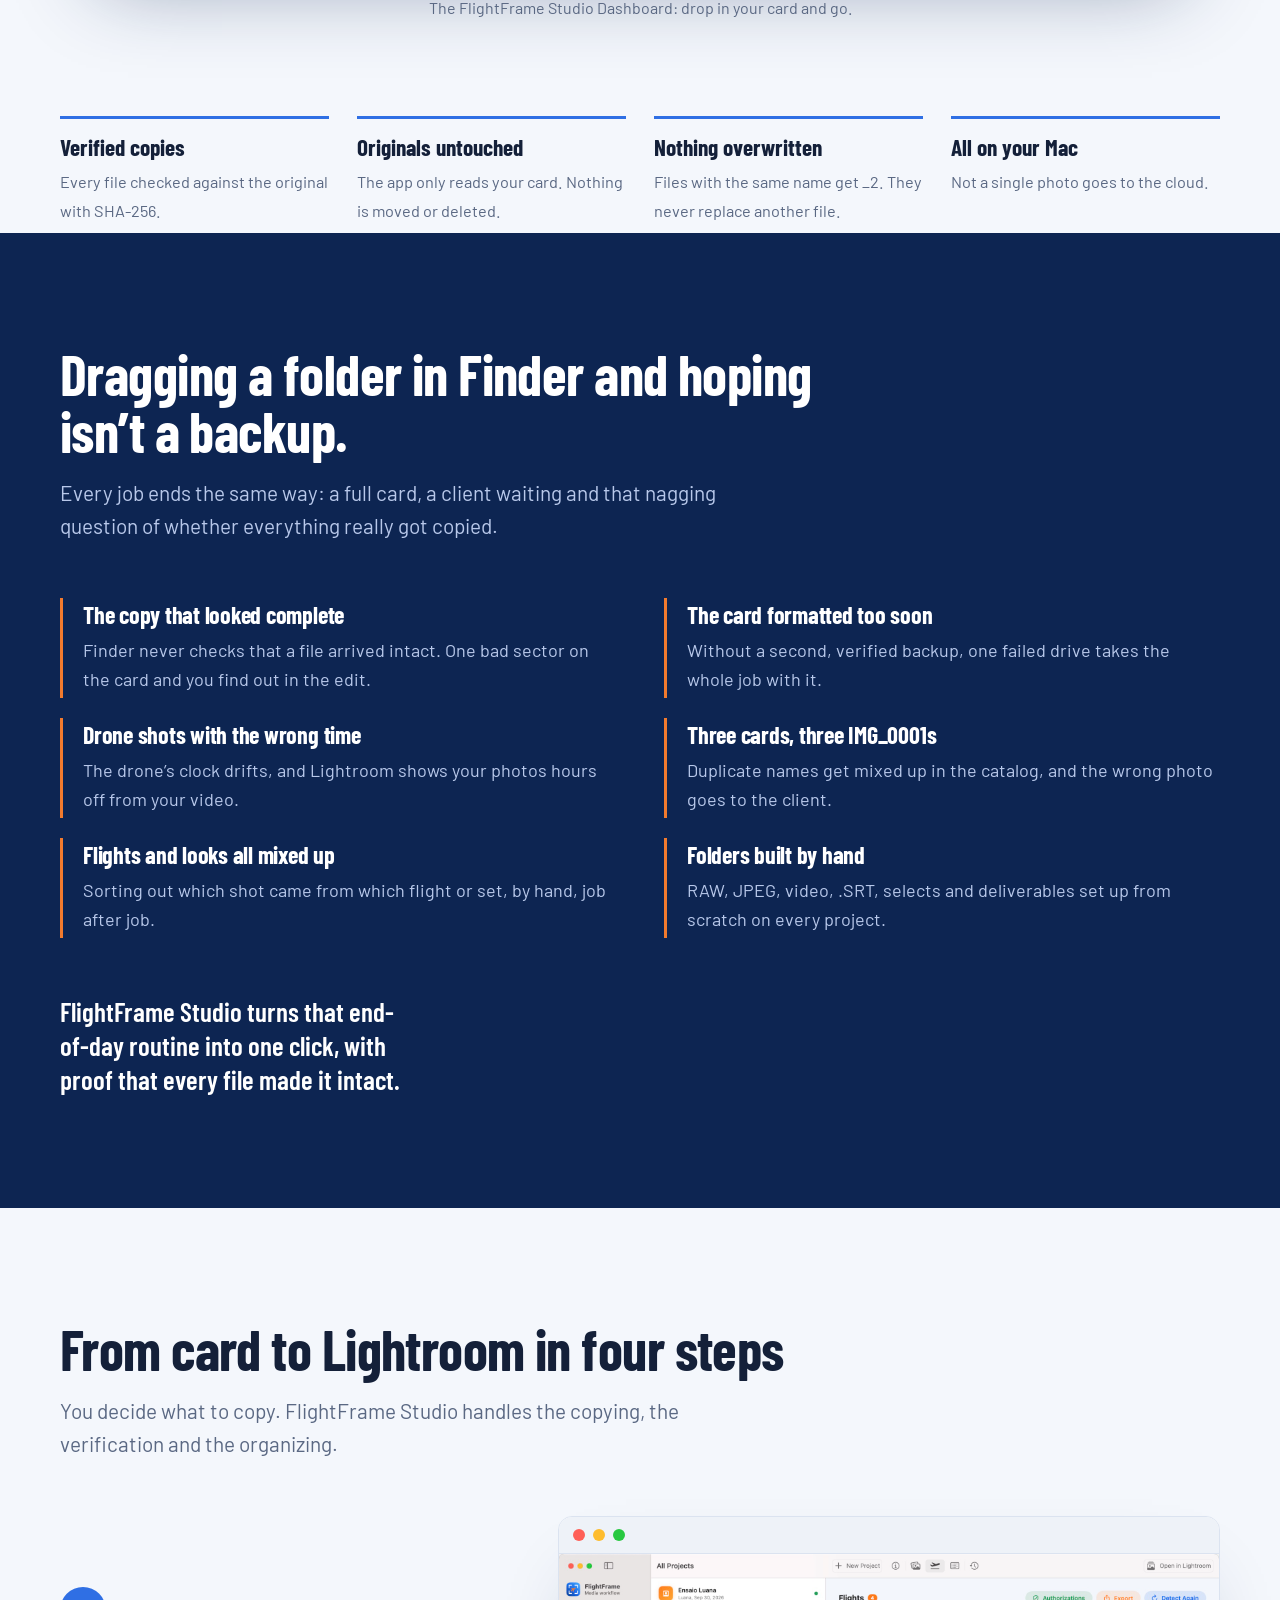
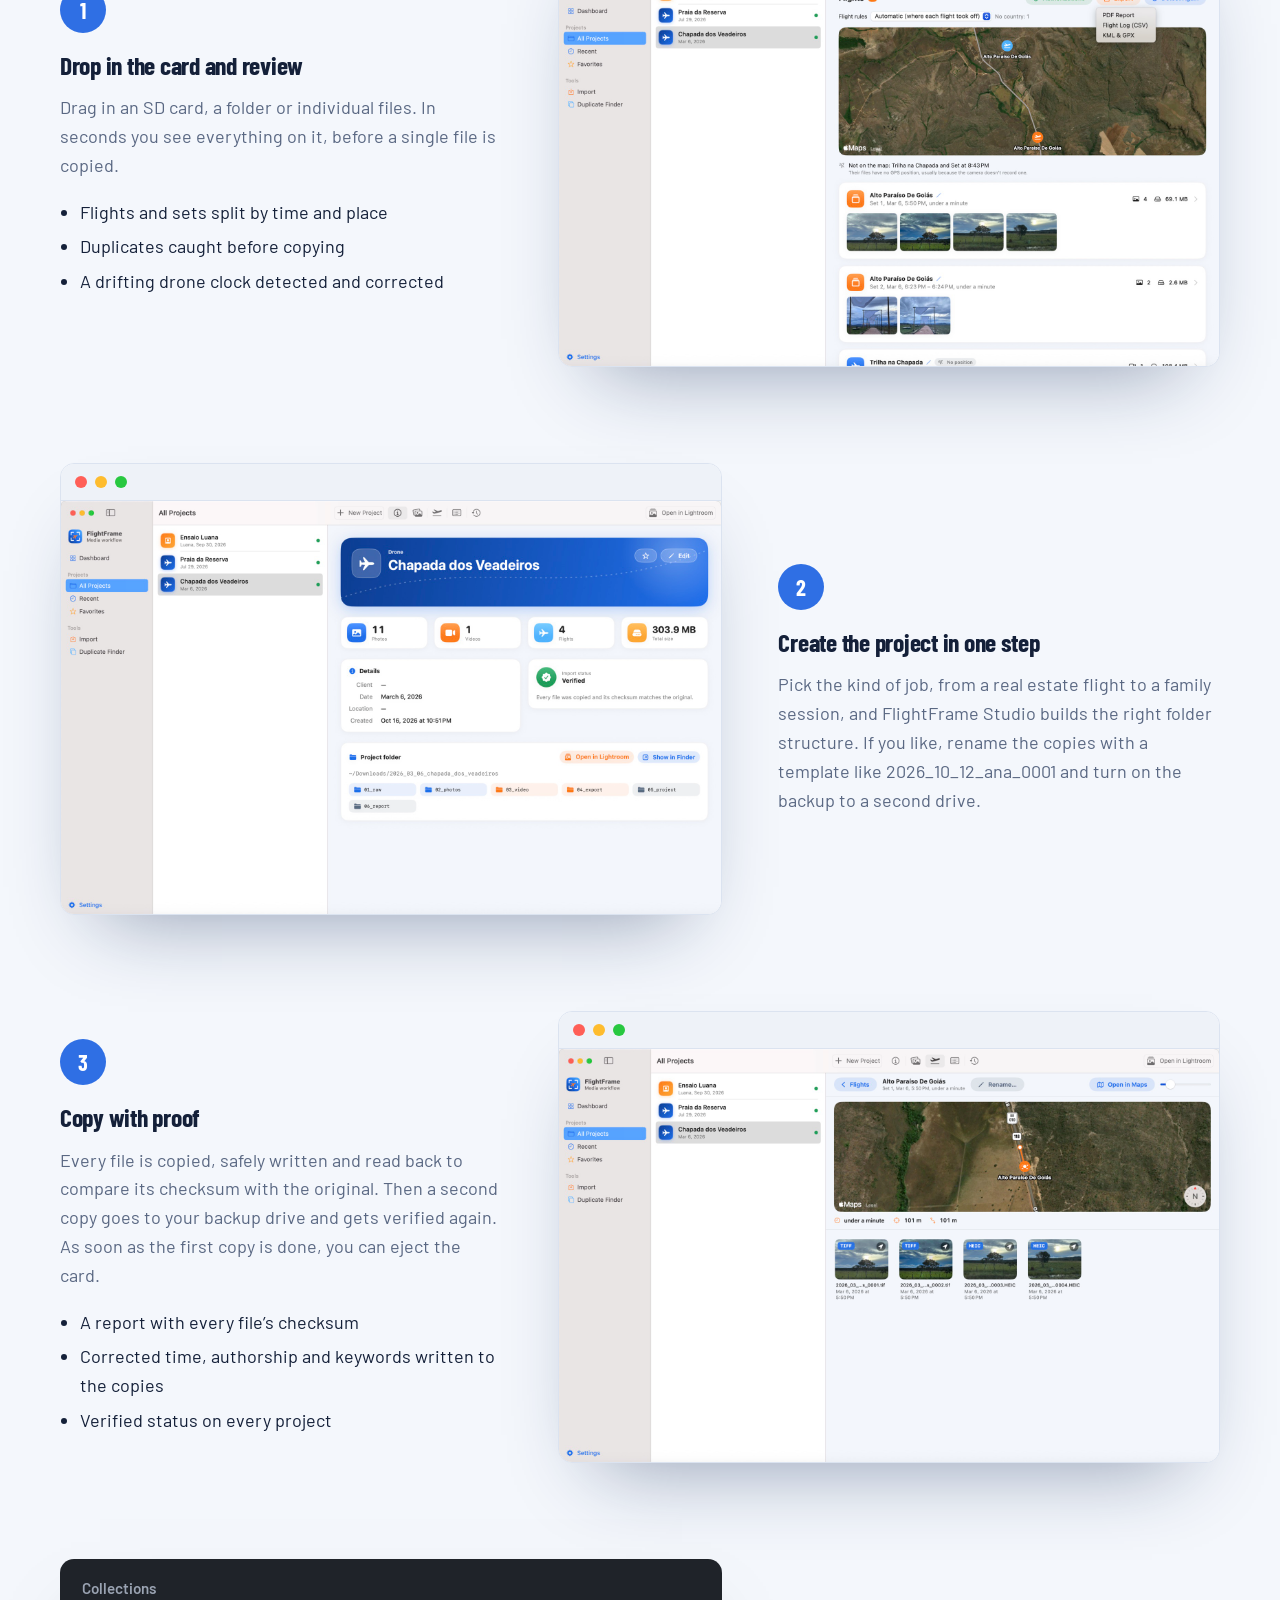
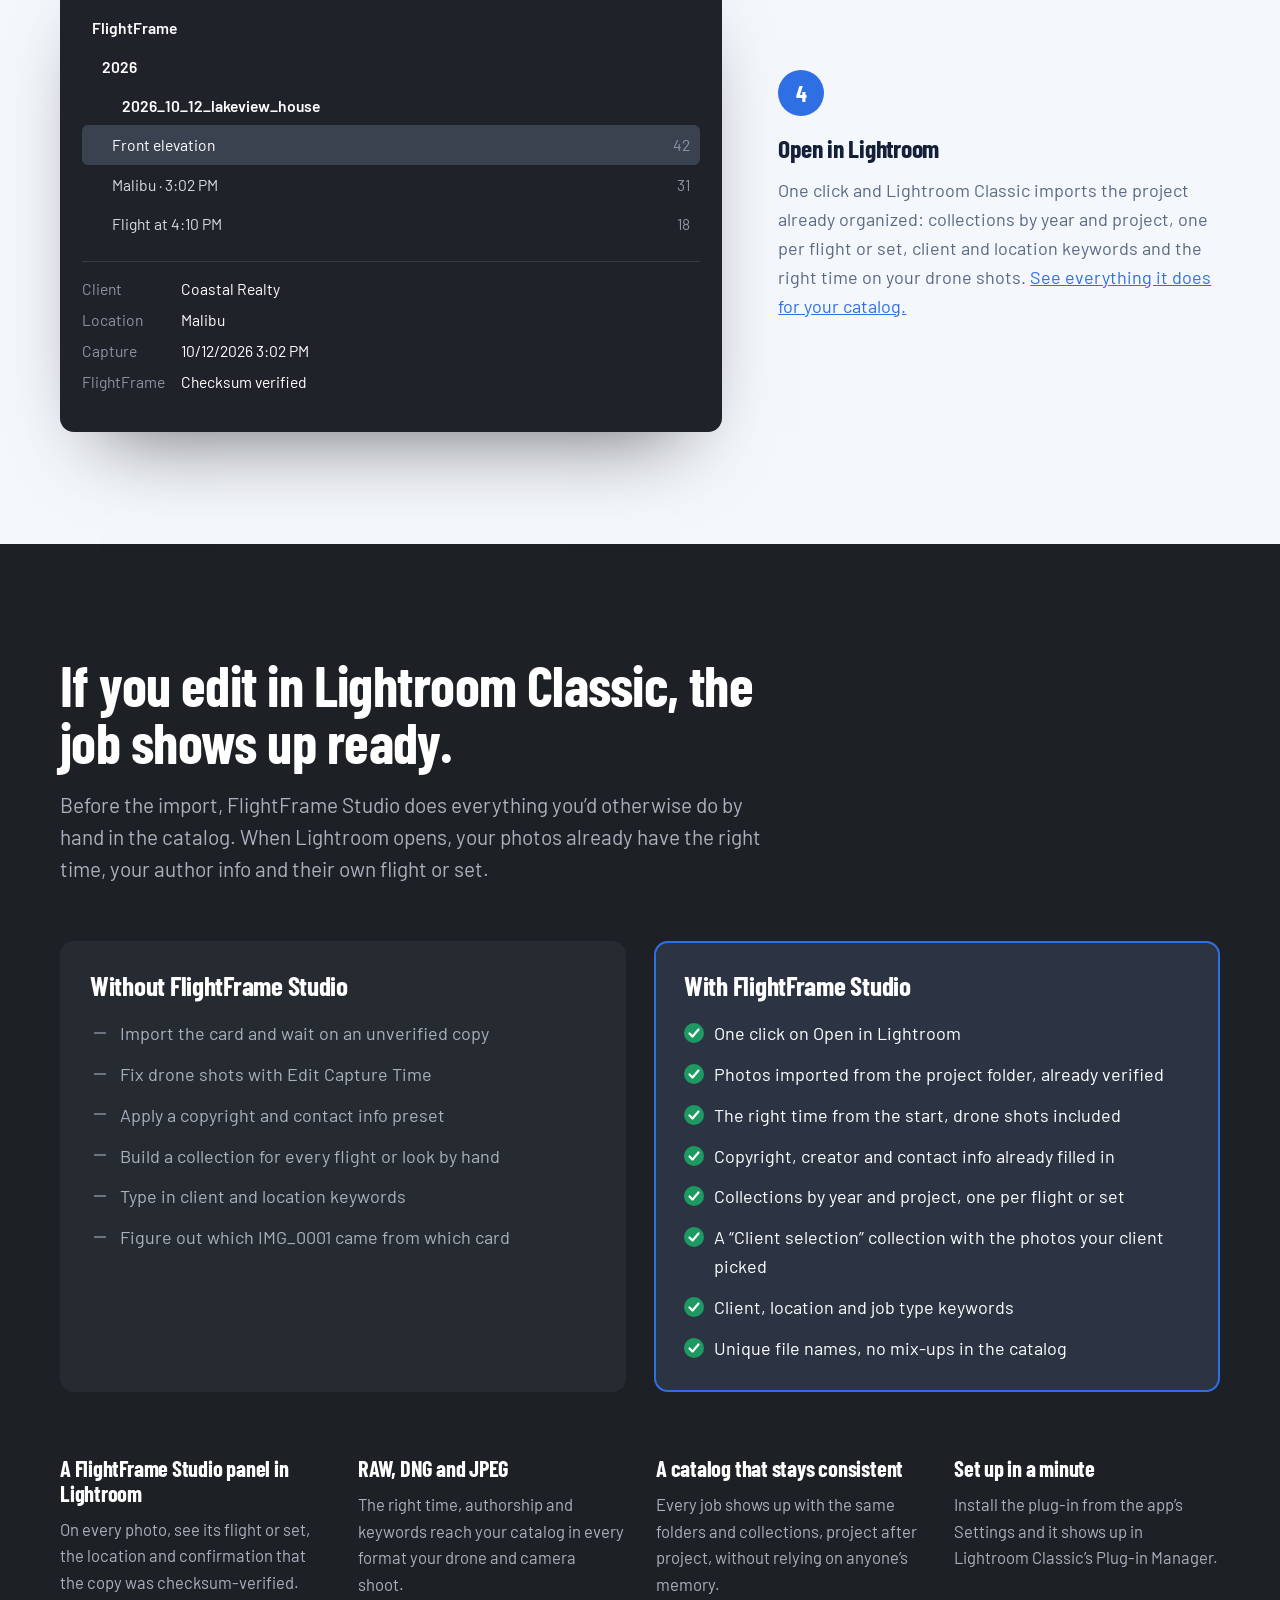
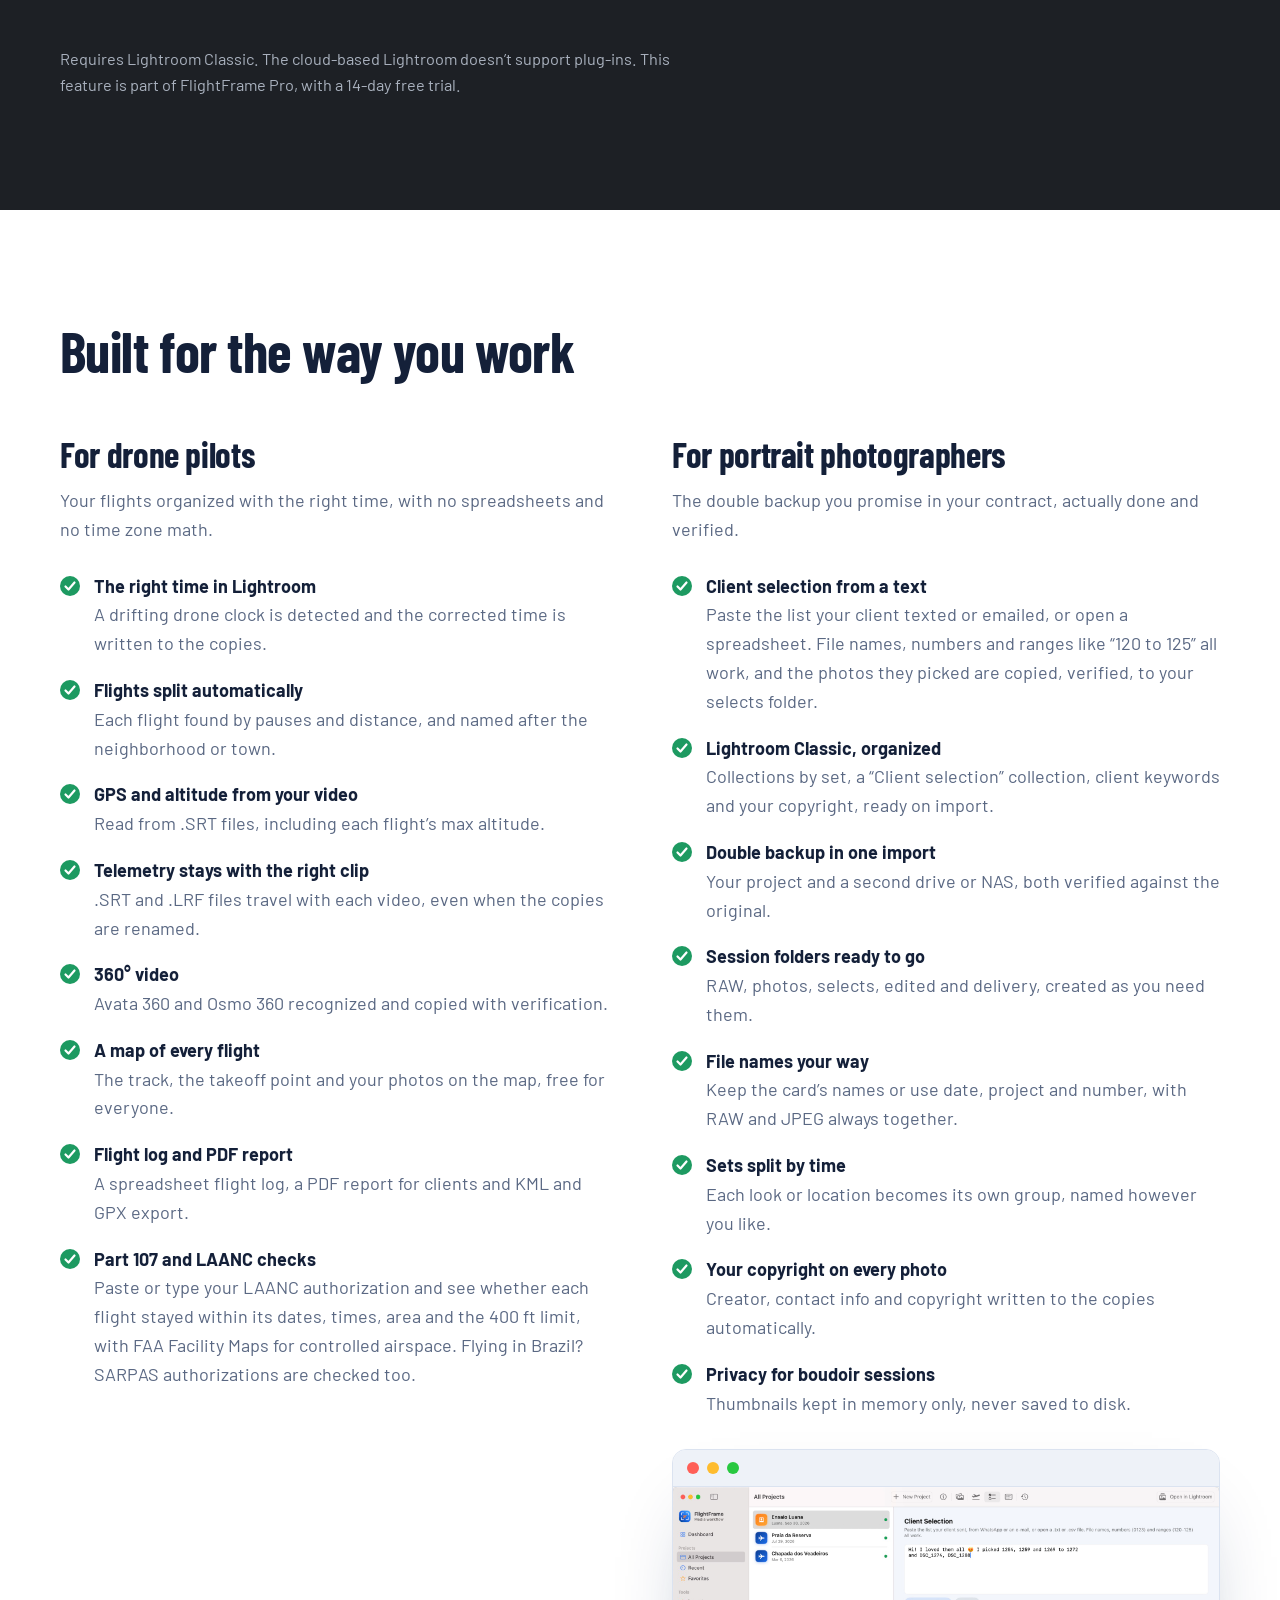
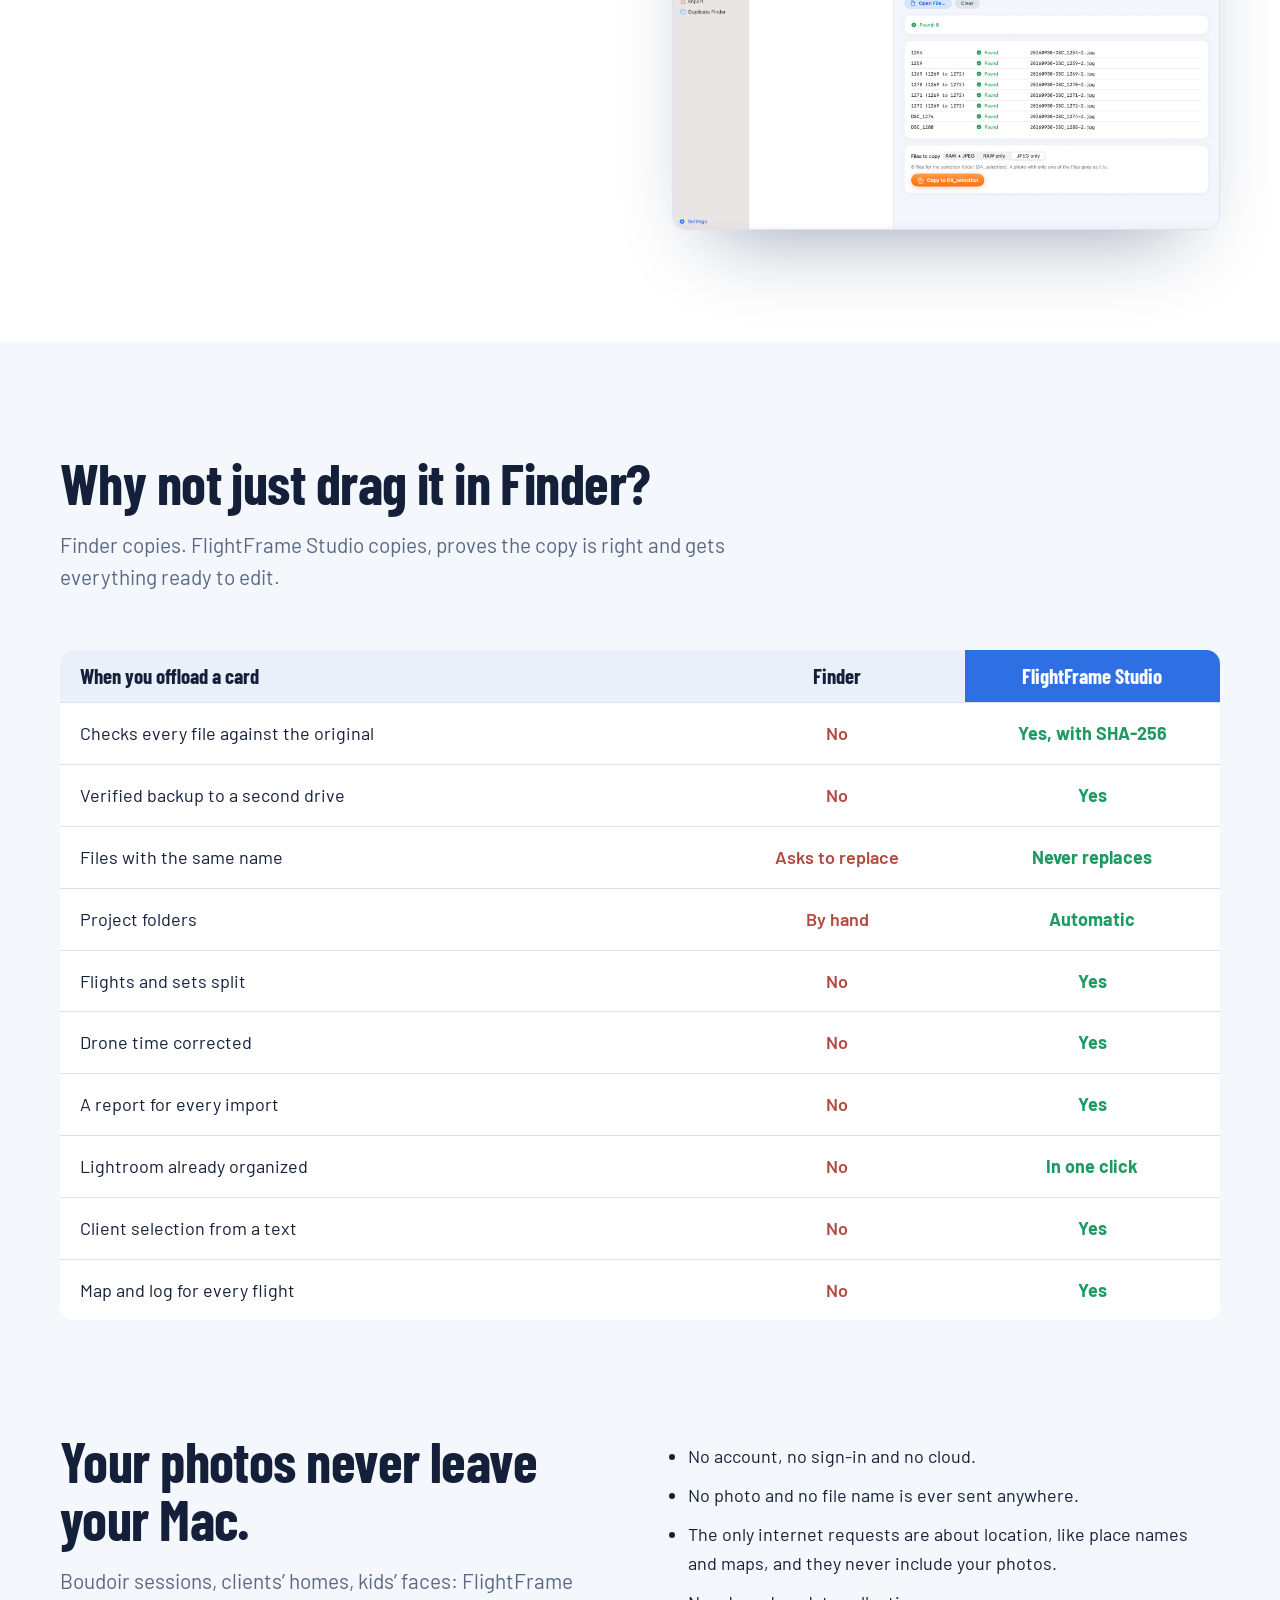
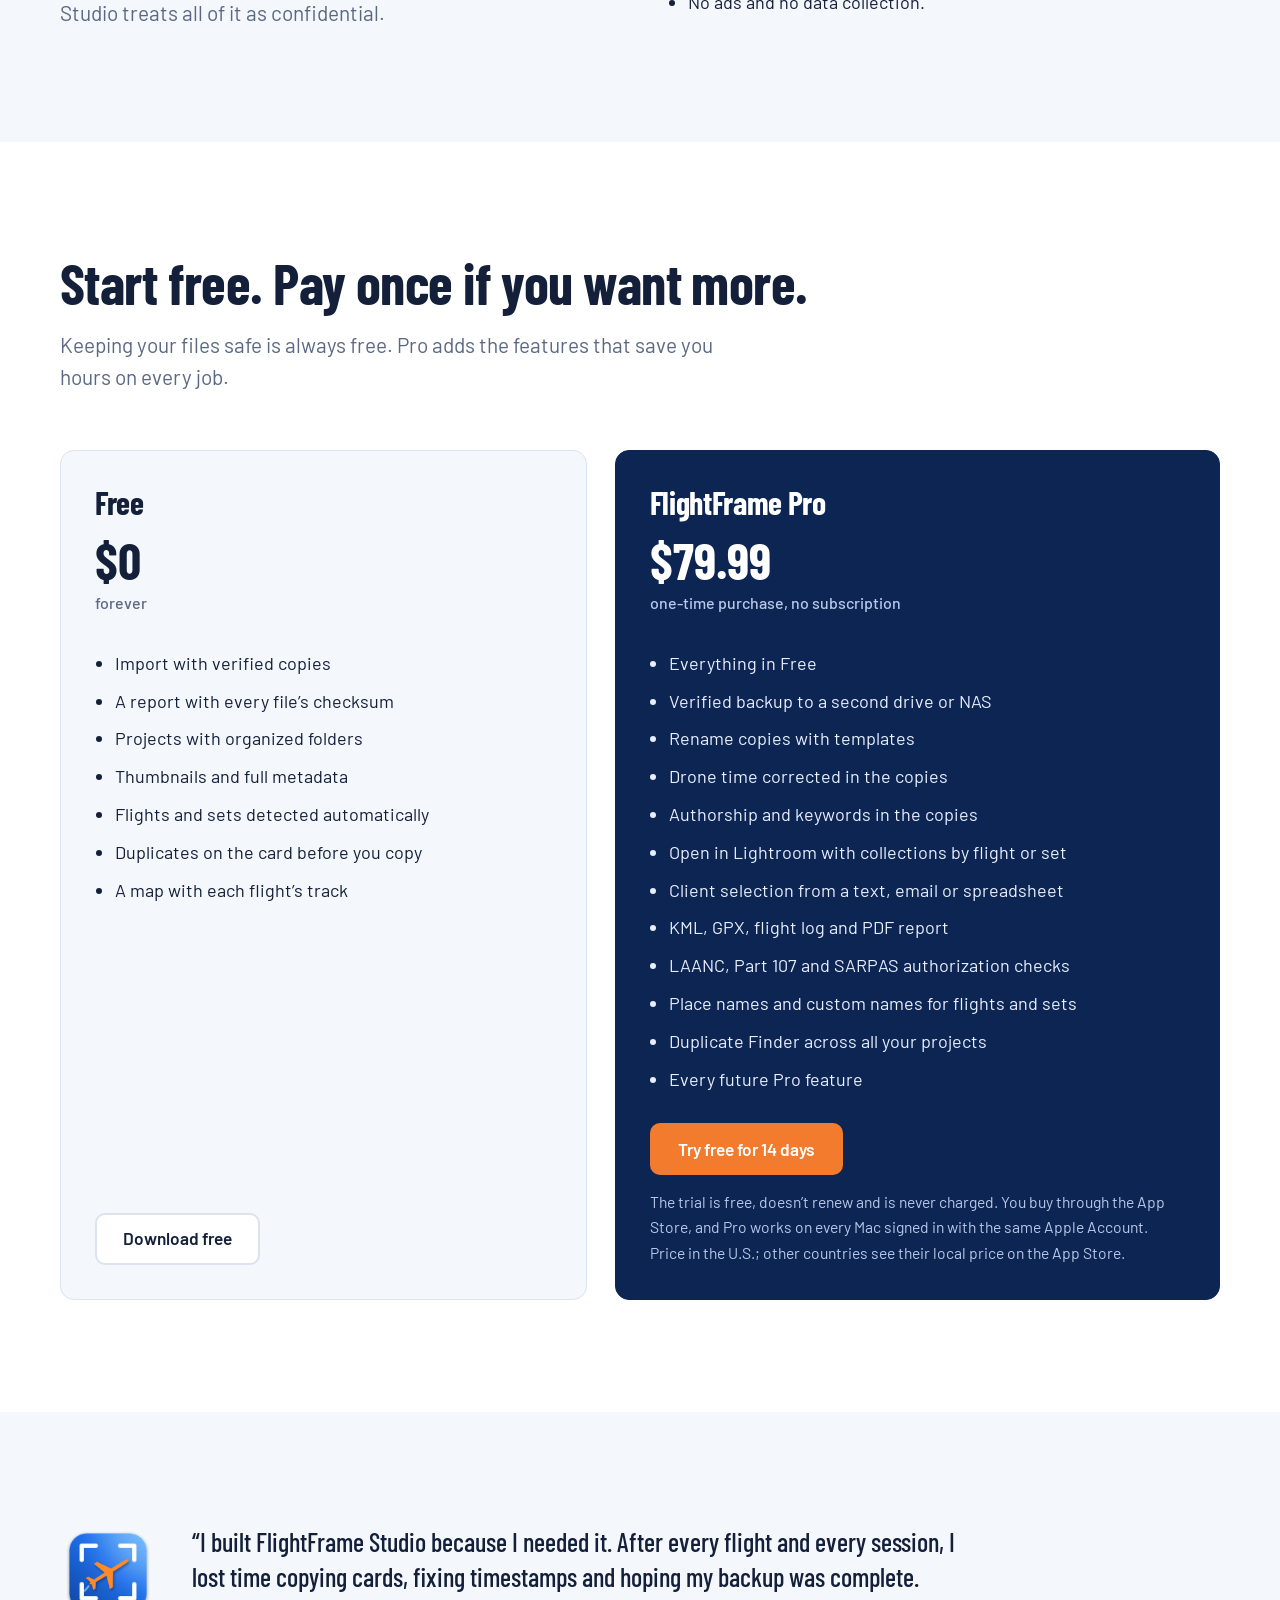
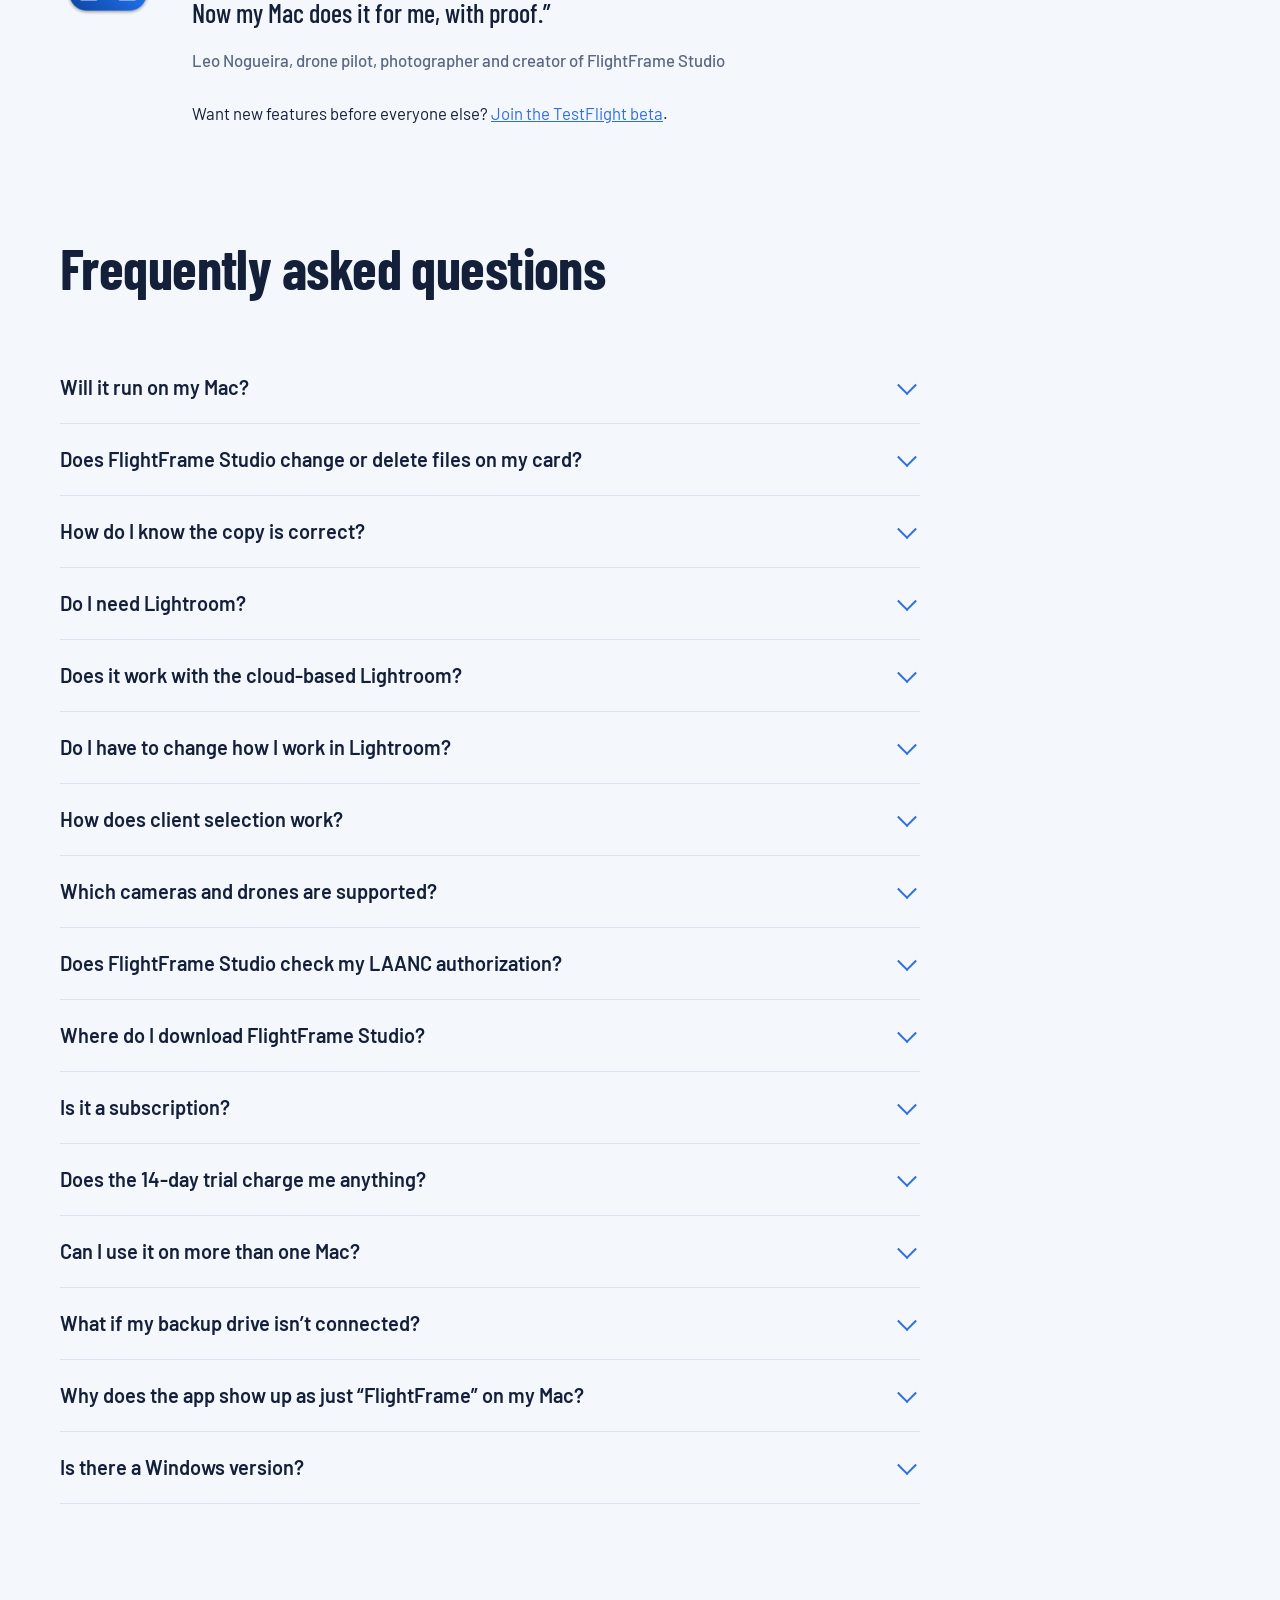
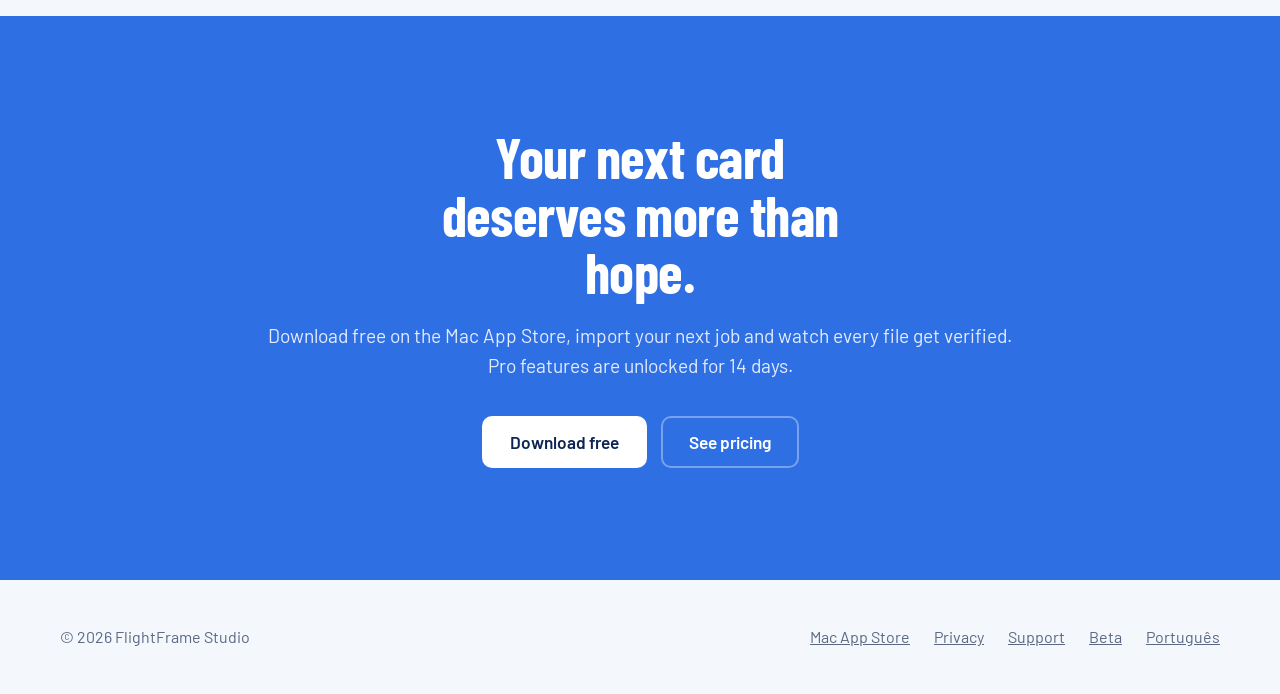
==== commit 455c7090: "Merge the US price for the 2.0 launch Co-Authored-By: Claude Opus 5.5 <noreply@anthropic.com>" ====
--- a/en/index.html
+++ b/en/index.html
@@ -73,7 +73,7 @@
   "inLanguage": "en-US",
   "offers": [
     { "@type": "Offer", "name": "Free download", "price": "0", "priceCurrency": "USD" },
-    { "@type": "Offer", "name": "FlightFrame Pro", "price": "39.99", "priceCurrency": "USD" }
+    { "@type": "Offer", "name": "FlightFrame Pro", "price": "79.99", "priceCurrency": "USD" }
   ]
 }
 </script>
@@ -115,7 +115,7 @@
               <img src="../assets/mac-app-store-badge-en.svg" alt="Download on the Mac App Store" onerror="this.parentElement.hidden = true">
             </a>
           </div>
-          <p class="hero-terms">Free download on the Mac App Store. Pro features come with a 14-day free trial, then a one-time purchase of $39.99. No subscription. Requires macOS 15 or later.</p>
+          <p class="hero-terms">Free download on the Mac App Store. Pro features come with a 14-day free trial, then a one-time purchase of $79.99. No subscription. Requires macOS 15 or later.</p>
         </div>
 
         <div class="verify-log" aria-label="Example of a verified copy">
@@ -430,7 +430,7 @@
         </div>
         <div class="plan pro">
           <h3>FlightFrame Pro</h3>
-          <p class="price">$39.99<small>one-time purchase, no subscription</small></p>
+          <p class="price">$79.99<small>one-time purchase, no subscription</small></p>
           <ul>
             <li>Everything in Free</li>
             <li>Verified backup to a second drive or NAS</li>
@@ -481,7 +481,7 @@
         <details><summary>Which cameras and drones are supported?</summary><p>DJI drones, including .SRT telemetry files and 360° video, and the RAW formats macOS recognizes, like DNG, NEF, CR3 and ARW, plus JPEG, HEIC and MP4 and MOV video.</p></details>
         <details><summary>Does FlightFrame Studio check my LAANC authorization?</summary><p>Yes, for your information. Paste or type your LAANC confirmation and the app compares each flight with the authorized dates, times, area and altitude, along with Part 107’s 400 ft limit. Turn on FAA Facility Maps to see the ceiling in controlled airspace. Only the takeoff position is looked up, and you’re still the remote pilot in command.</p></details>
         <details><summary>Where do I download FlightFrame Studio?</summary><p>On the <a href="https://apps.apple.com/us/app/flightframe-studio/id6822035026">Mac App Store</a>, for free. Updates come through the App Store, like any other Mac app.</p></details>
-        <details><summary>Is it a subscription?</summary><p>No. The download is free, and FlightFrame Pro is a one-time purchase of $39.99 through the App Store, with updates included.</p></details>
+        <details><summary>Is it a subscription?</summary><p>No. The download is free, and FlightFrame Pro is a one-time purchase of $79.99 through the App Store, with updates included.</p></details>
         <details><summary>Does the 14-day trial charge me anything?</summary><p>No. The trial is free, doesn’t renew on its own and is never charged. When it ends, the Pro features lock again, and your projects and files stay exactly as they are.</p></details>
         <details><summary>Can I use it on more than one Mac?</summary><p>Yes. Your purchase is tied to your Apple Account. On another Mac, just download the app and click Restore Purchases.</p></details>
         <details><summary>What if my backup drive isn’t connected?</summary><p>The project copy goes ahead as usual, and FlightFrame Studio lets you know the backup is still pending. Later, one click copies just what’s missing.</p></details>
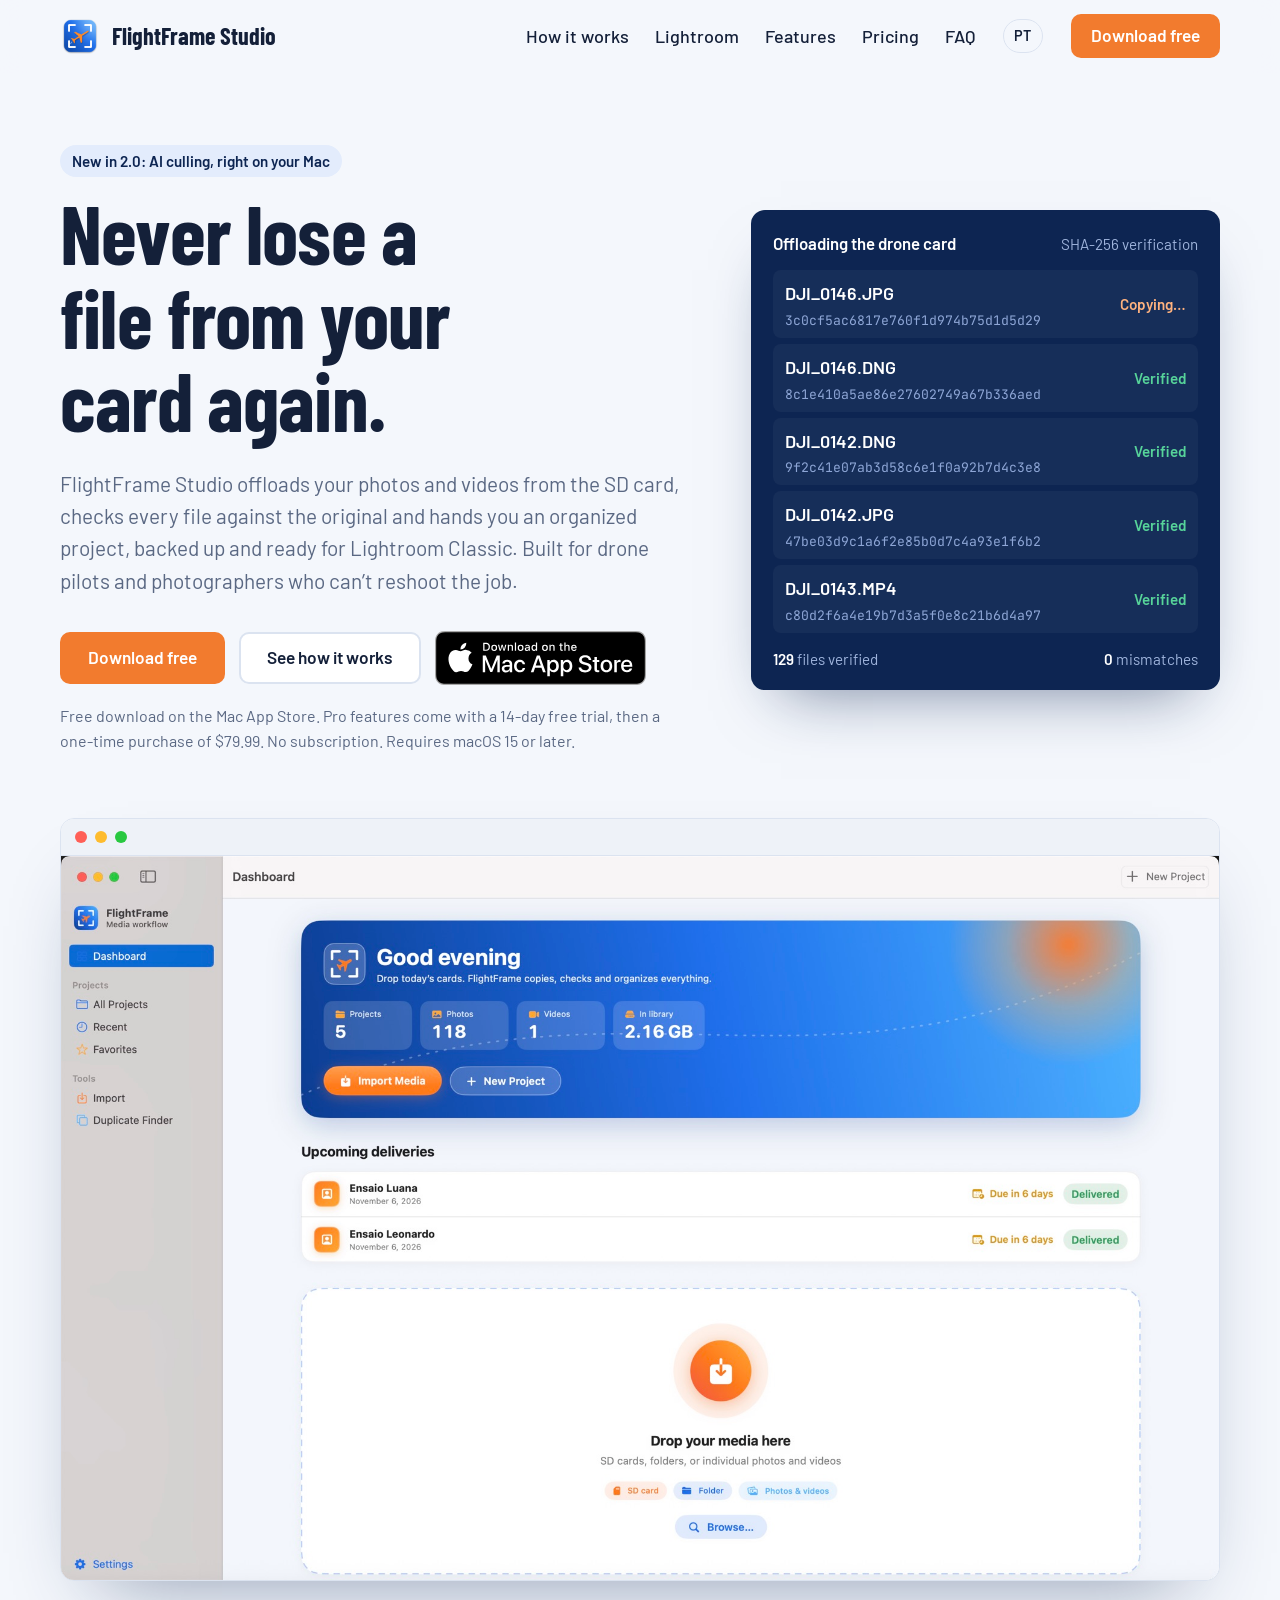
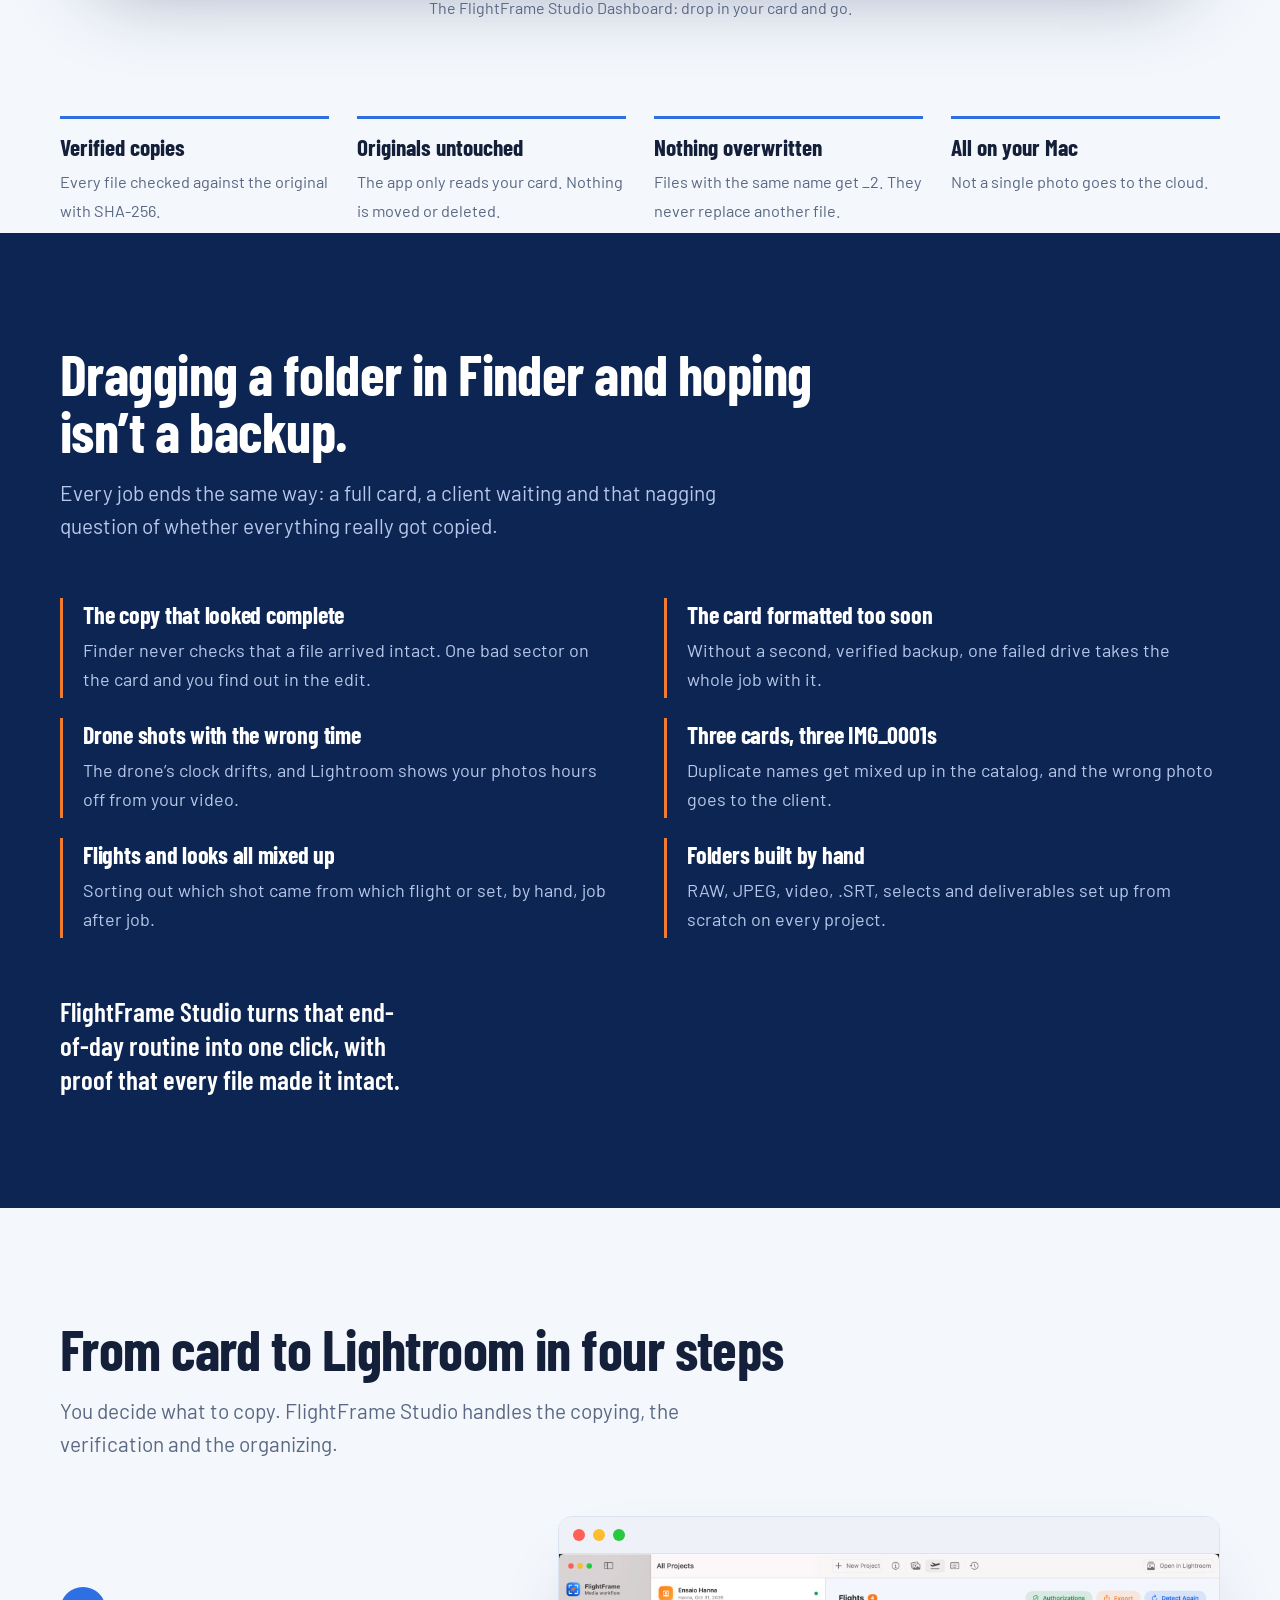
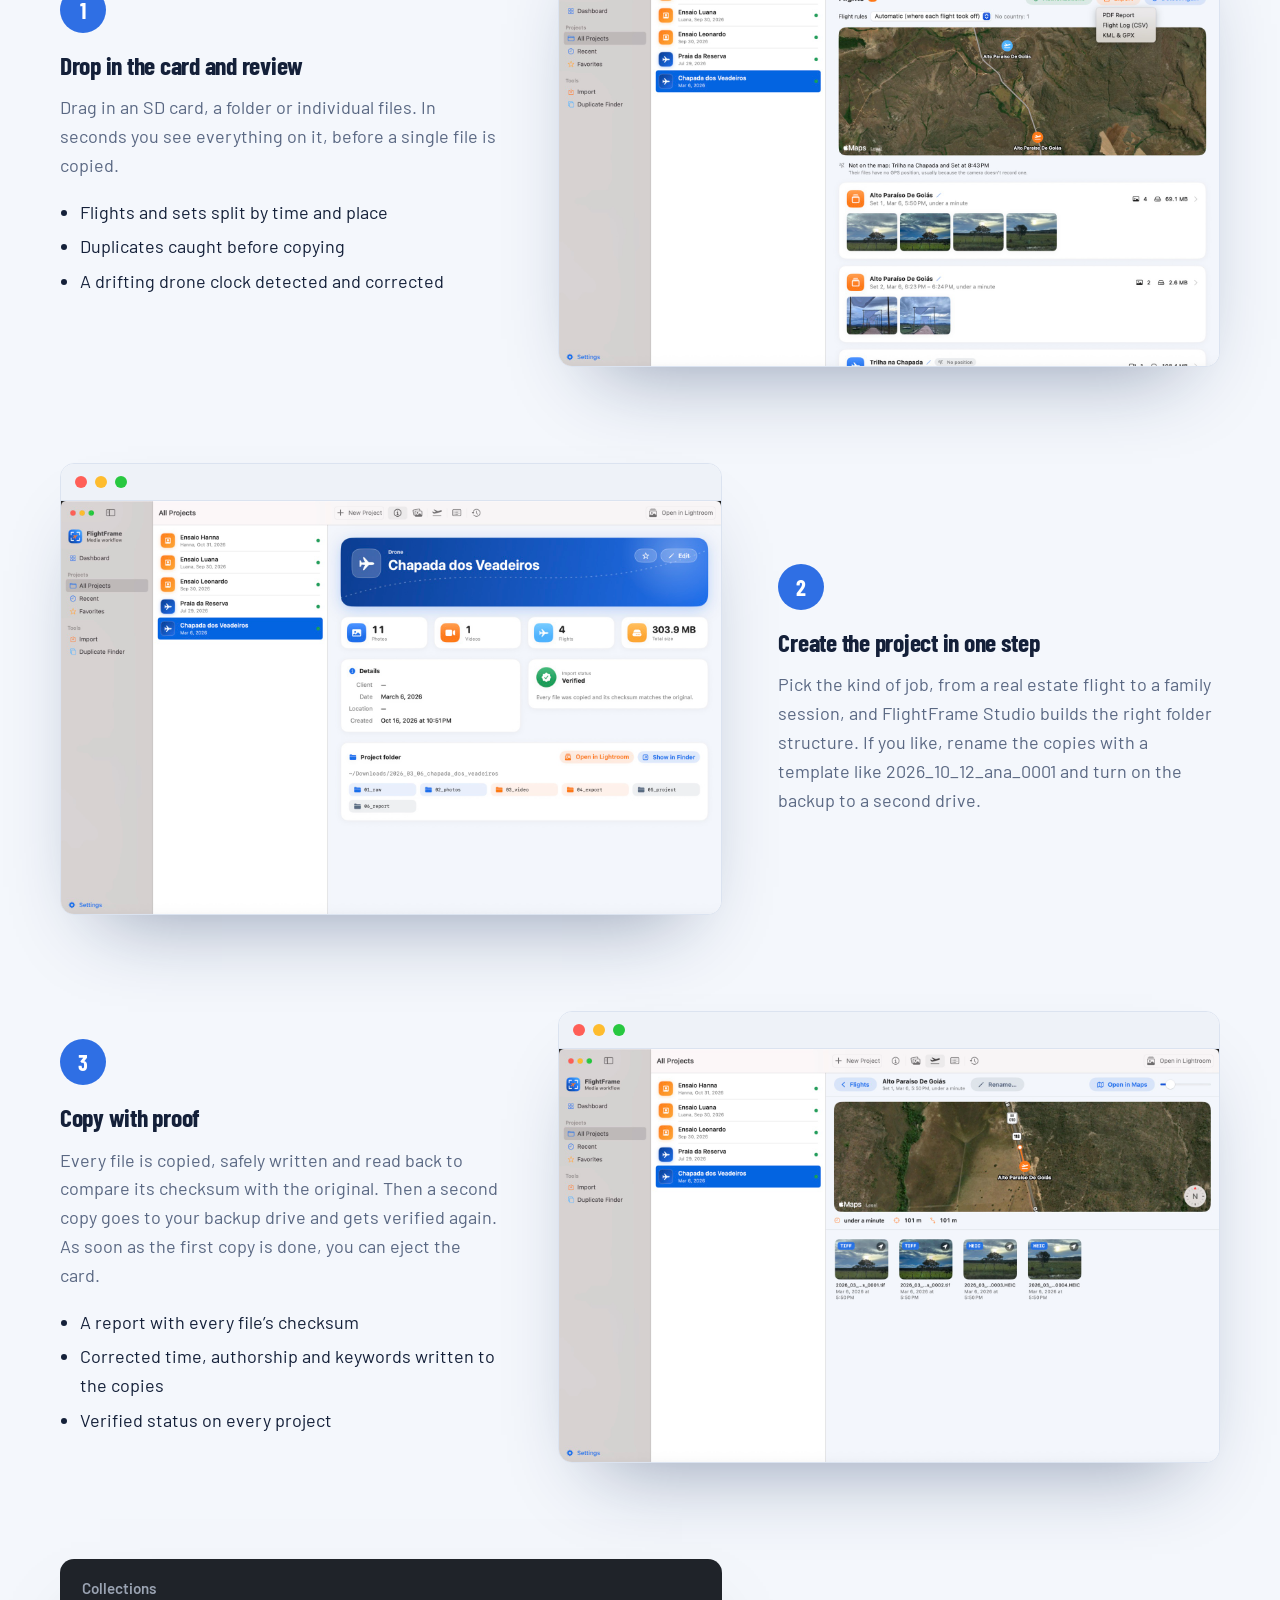
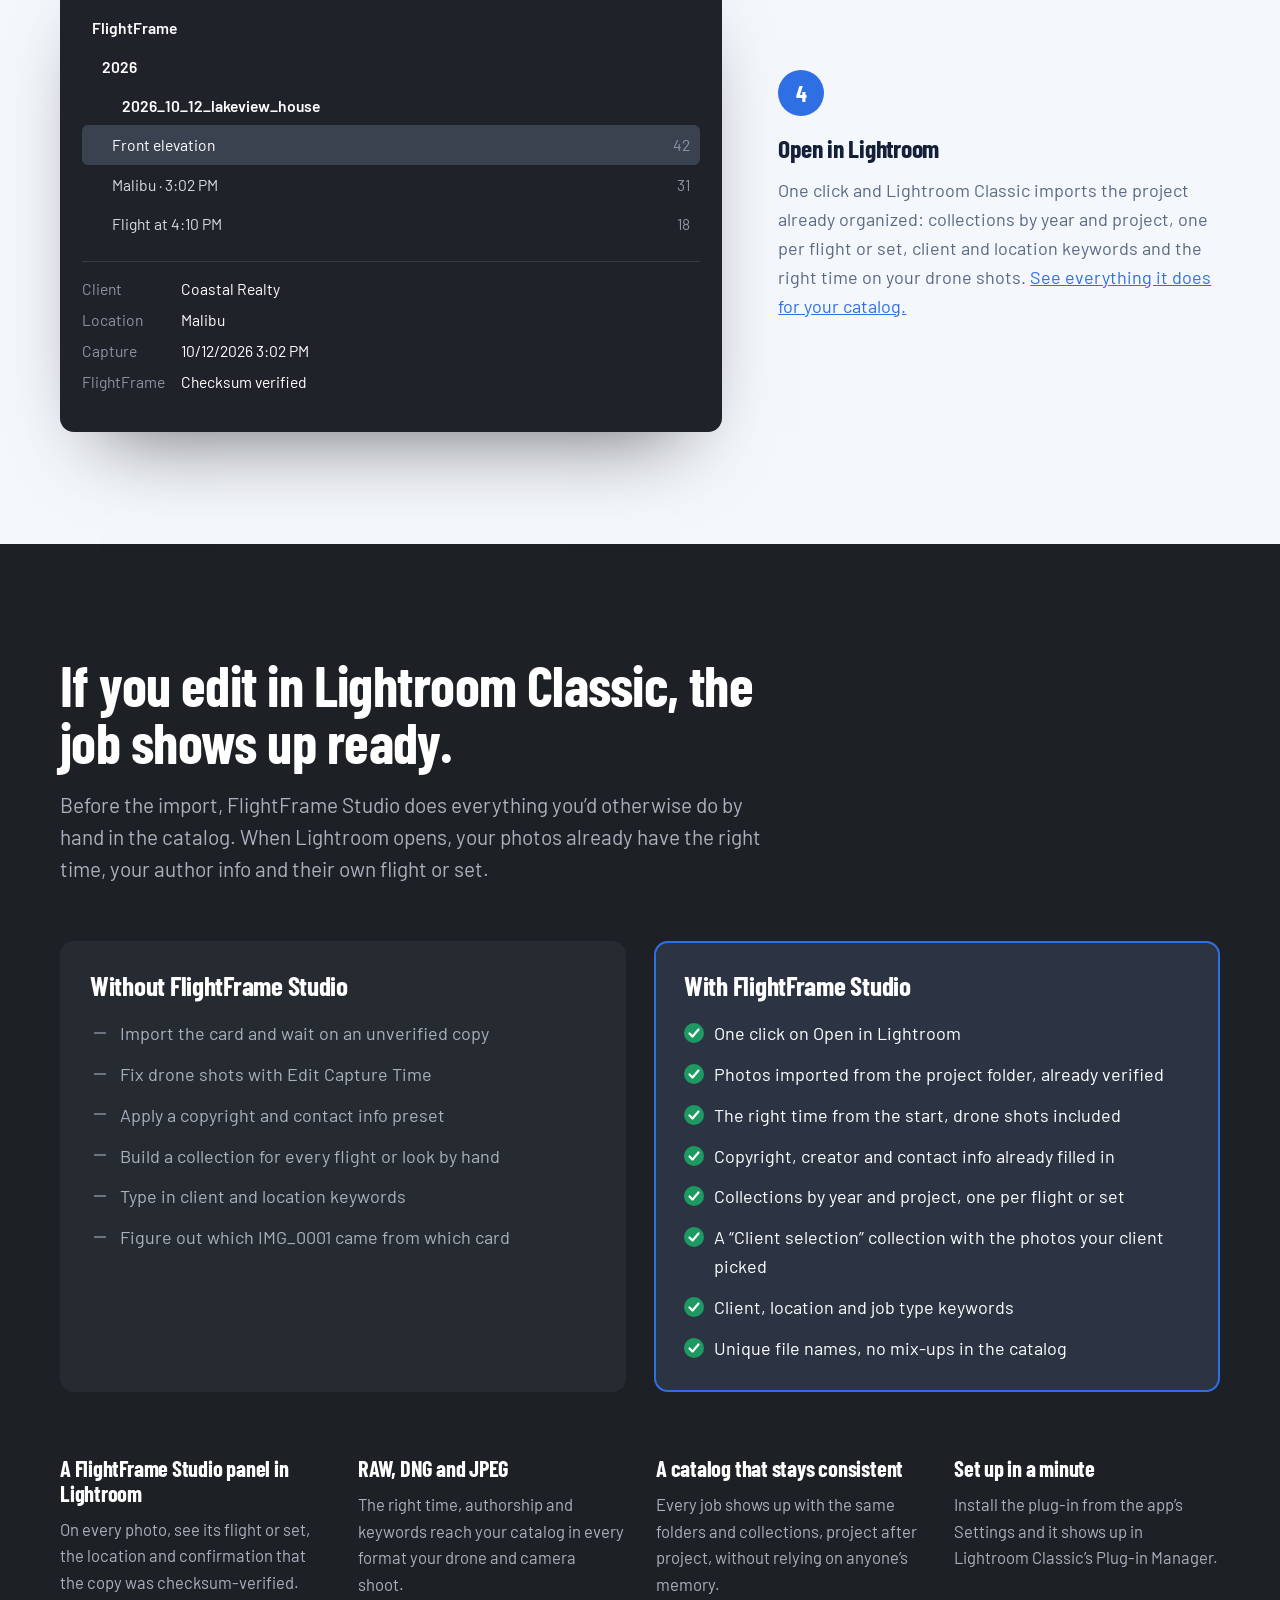
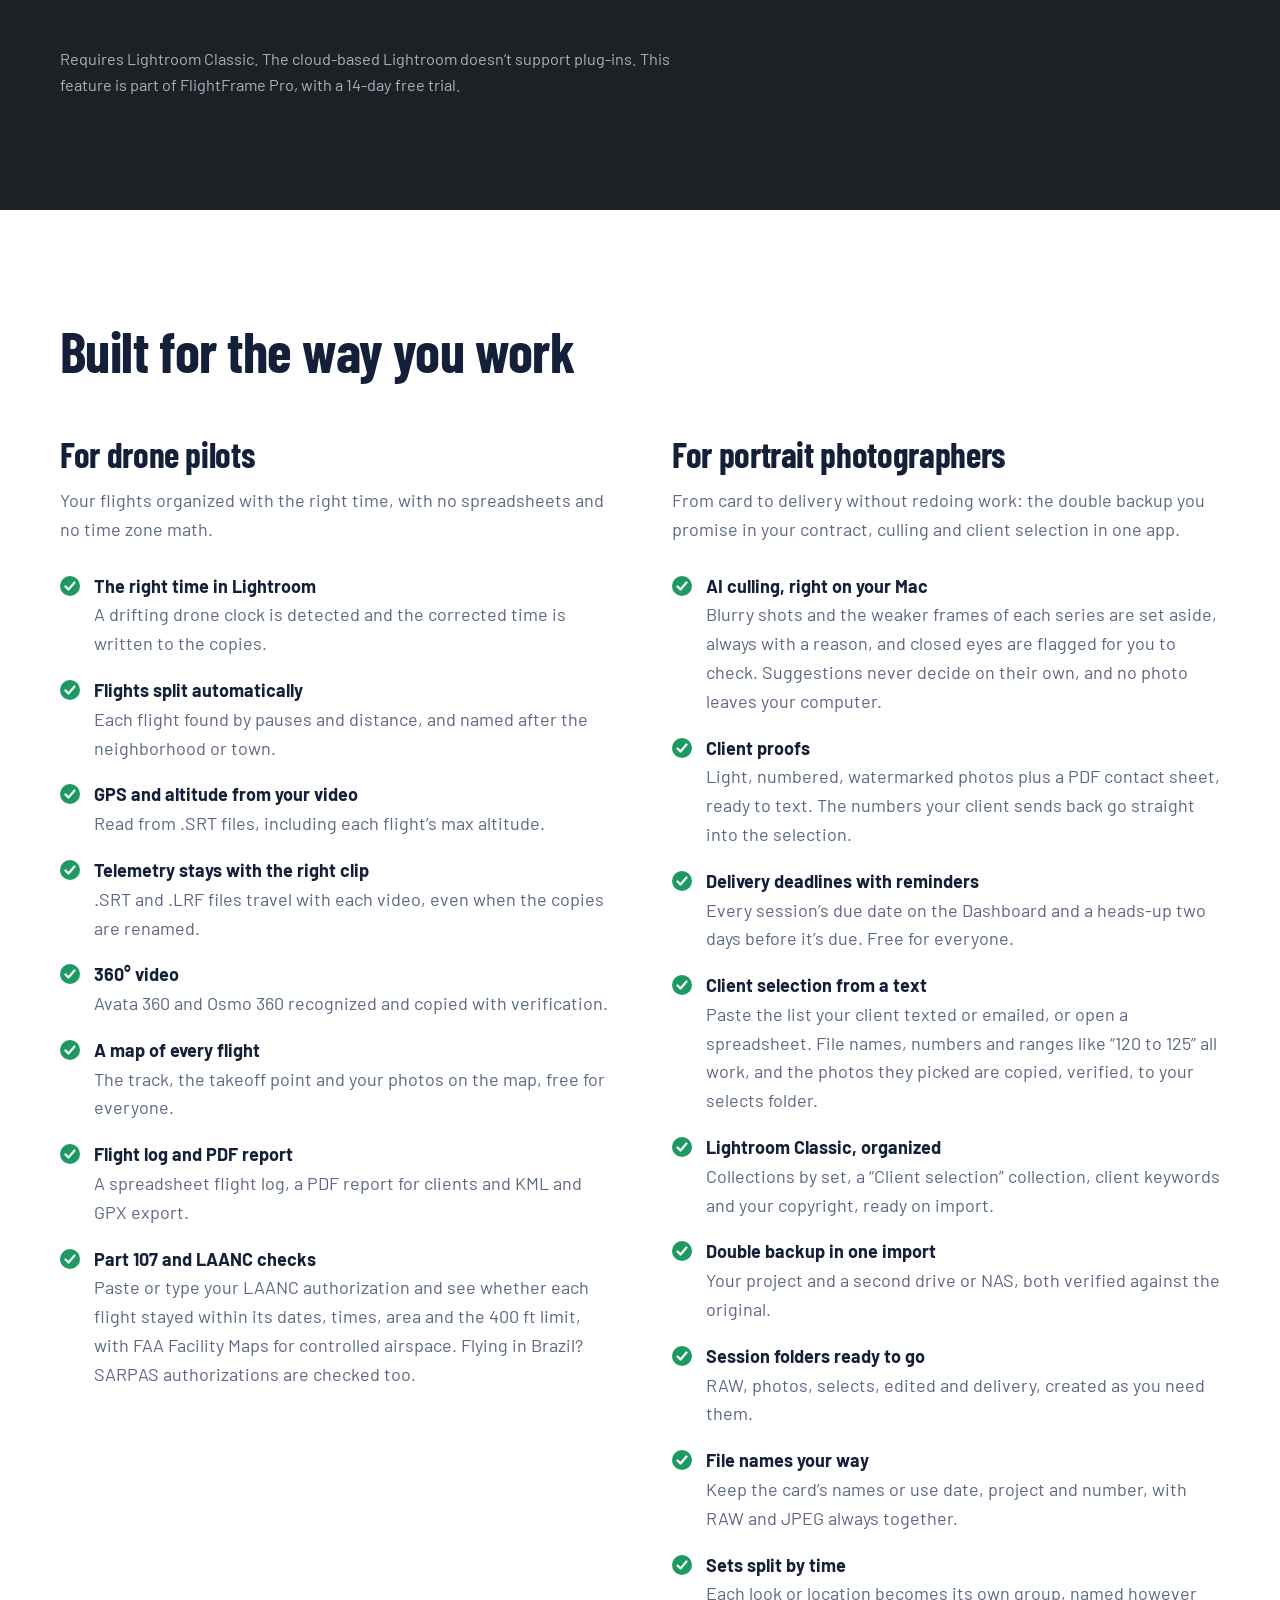
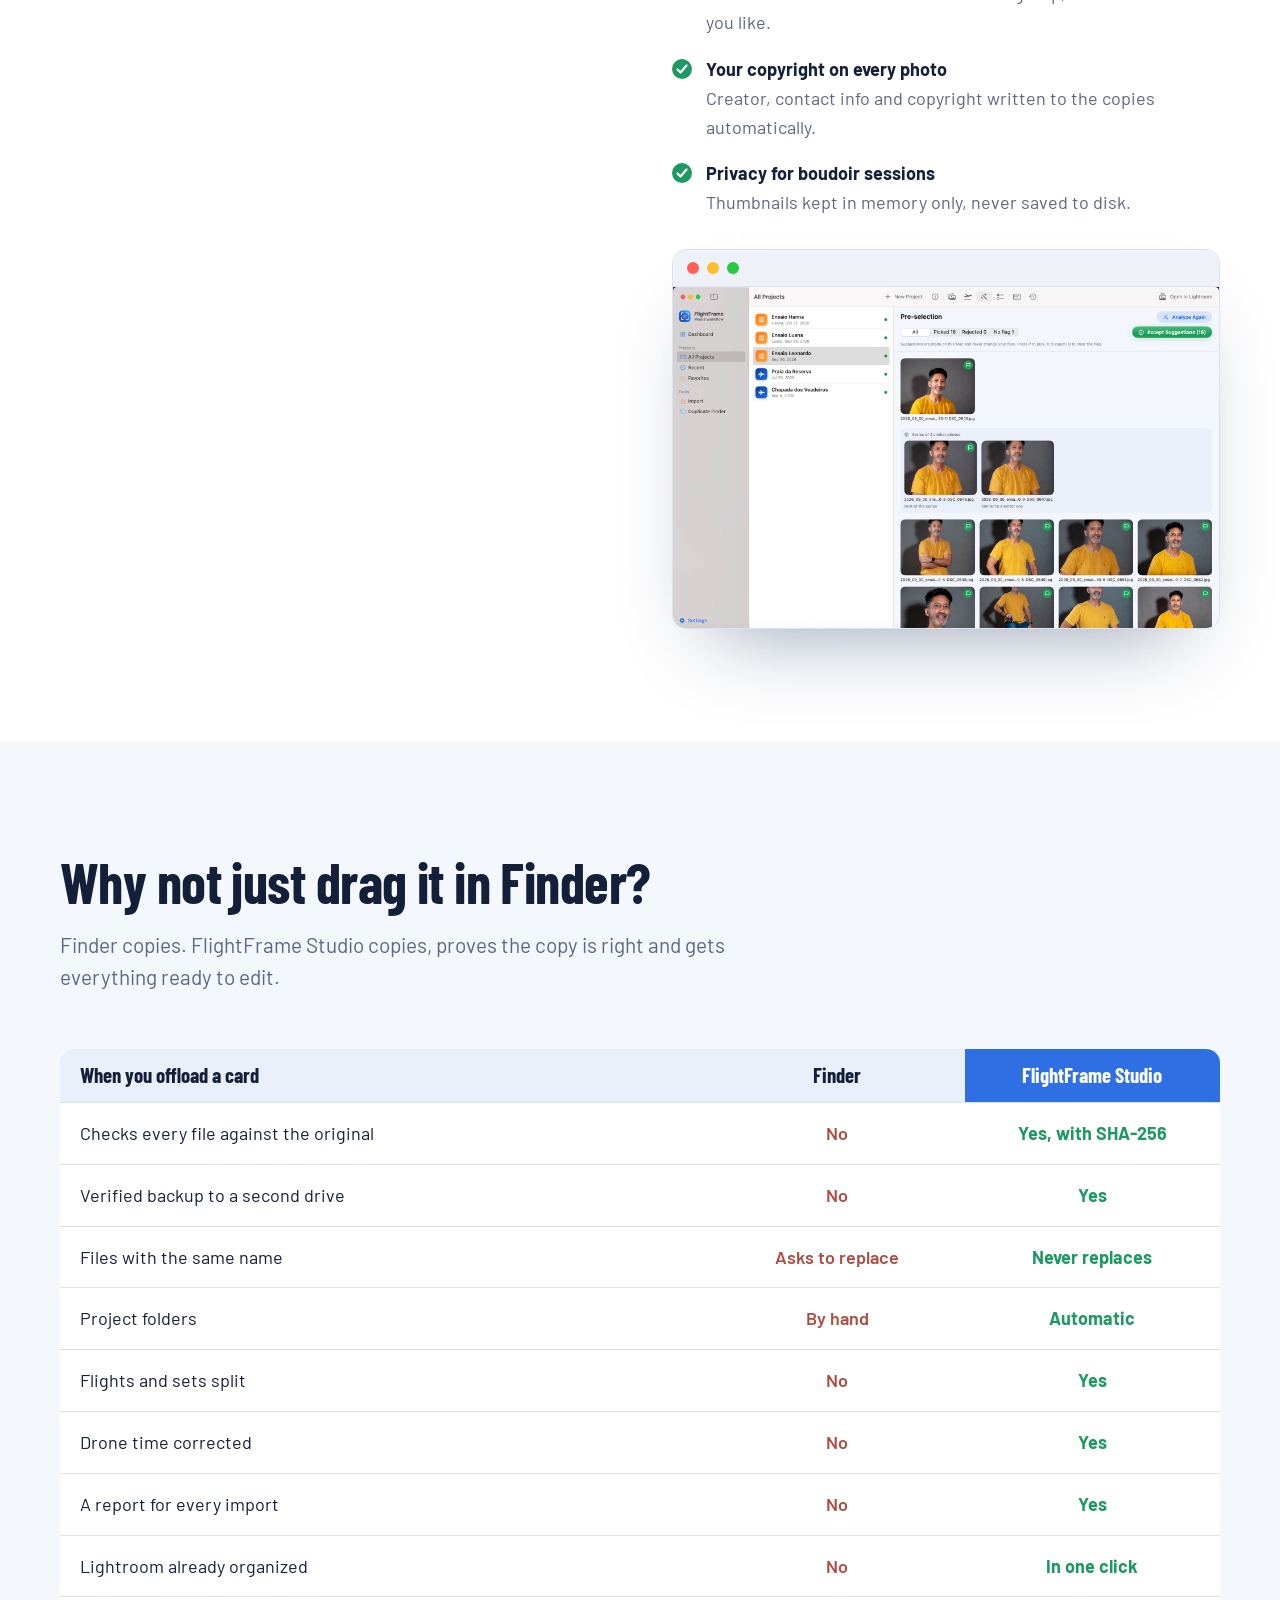
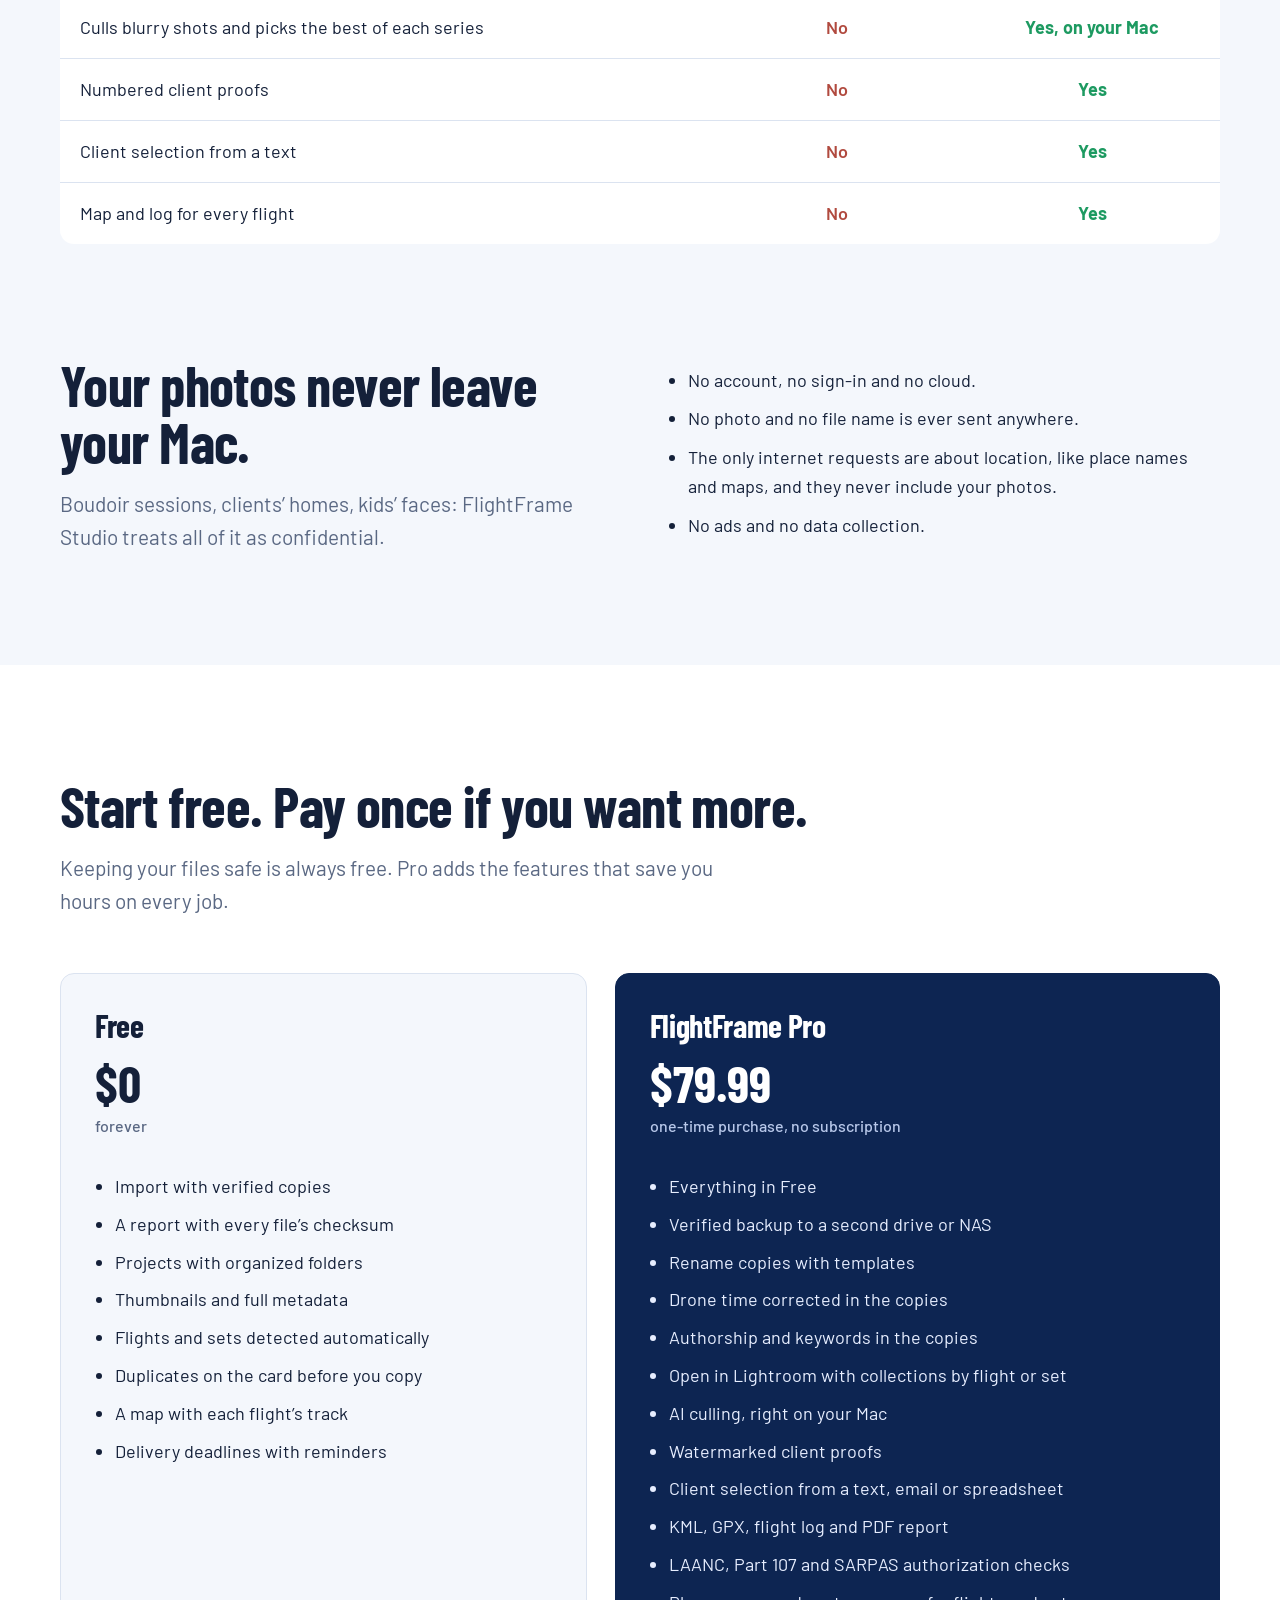
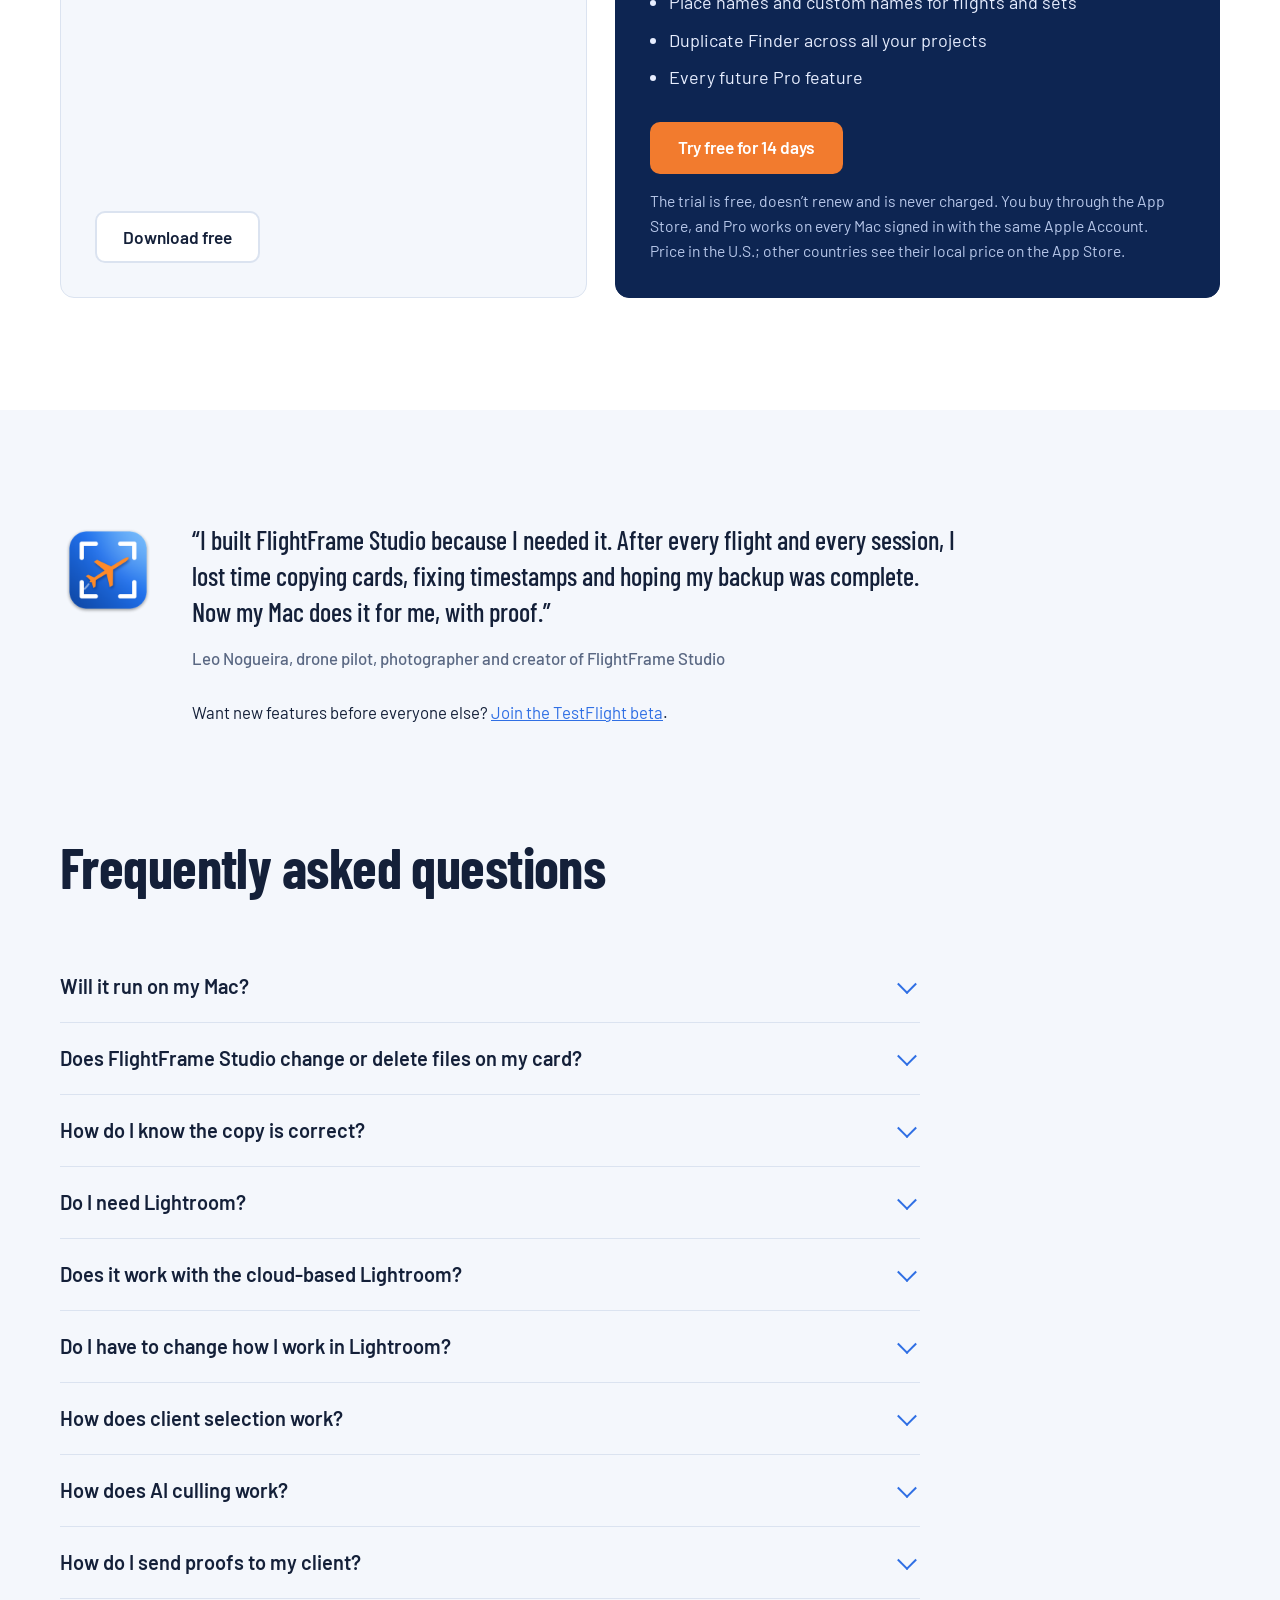
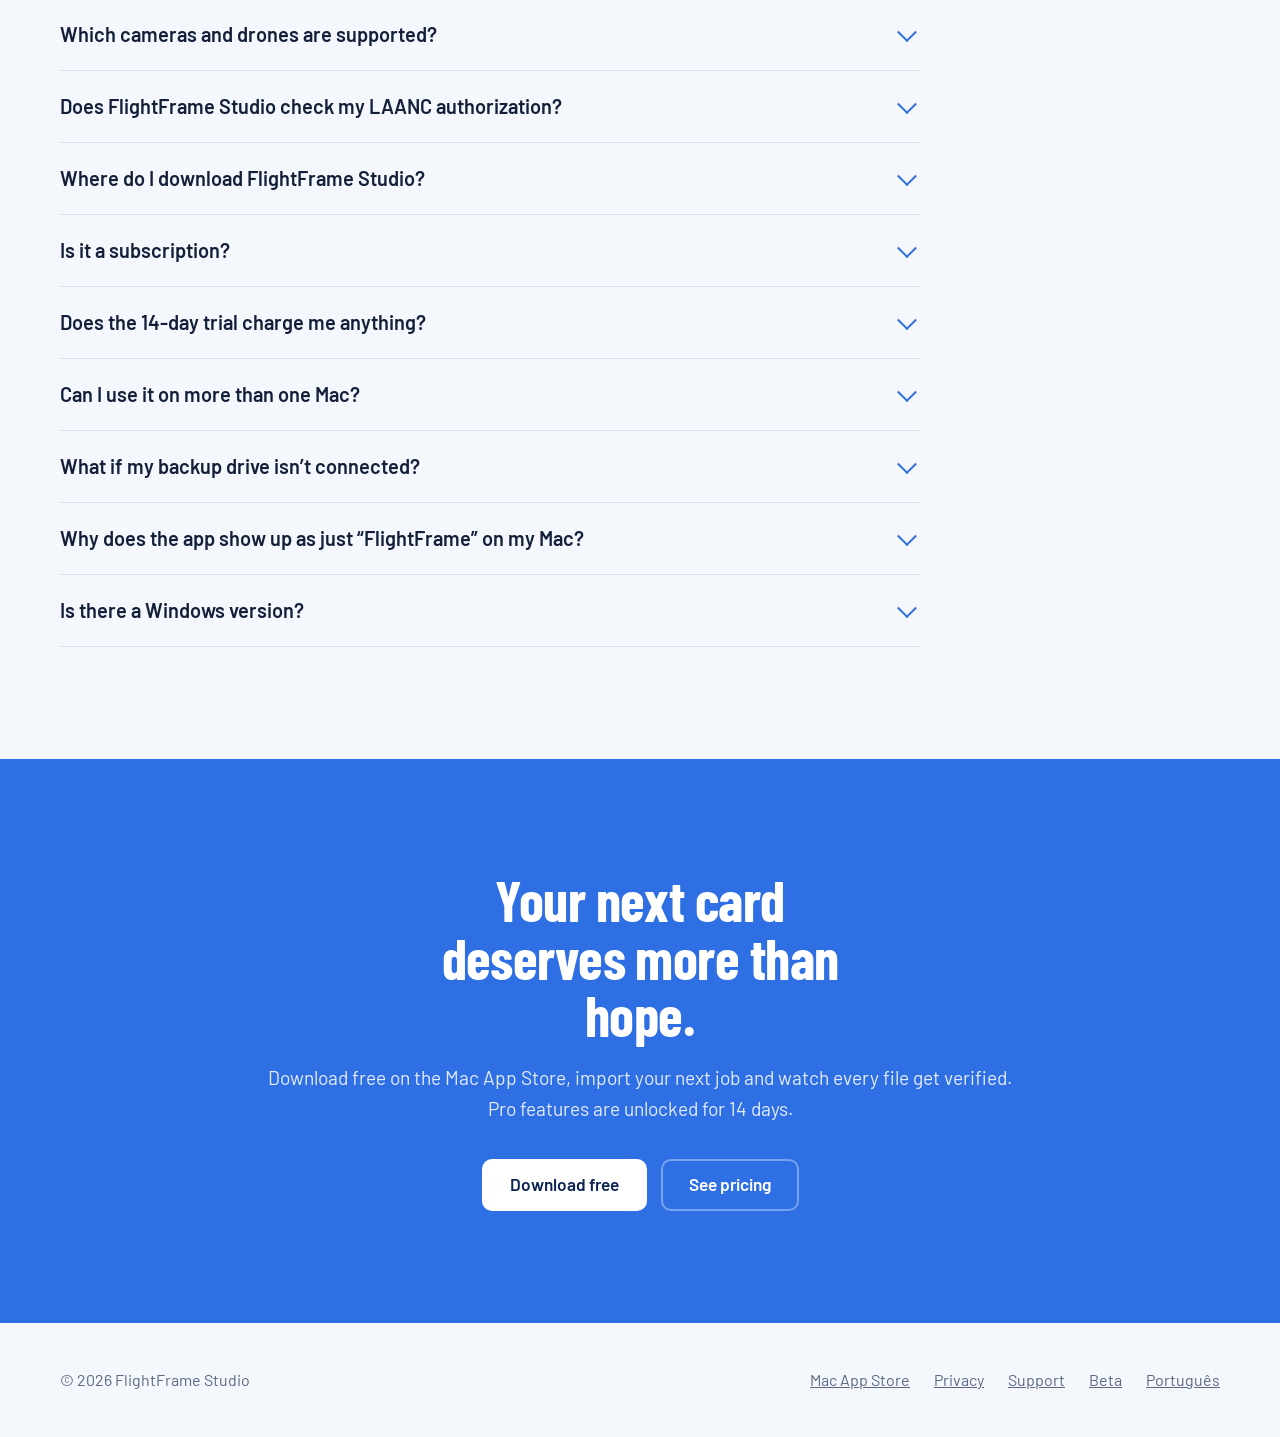
==== commit 7bfb67e0: "Present FlightFrame 2.0: culling, client proofs, deadlines and the new prices Co-Authored-By: Claude" ====
--- a/en/index.html
+++ b/en/index.html
@@ -48,7 +48,7 @@
 <meta property="og:locale:alternate" content="pt_BR">
 <meta property="og:site_name" content="FlightFrame Studio">
 <meta property="og:title" content="FlightFrame Studio: from card to project, every file verified">
-<meta property="og:description" content="Checksum-verified copies, a verified backup on a second drive, flights and sets organized. Now on the Mac App Store.">
+<meta property="og:description" content="Checksum-verified copies, a verified backup on a second drive, on-device AI culling, client proofs and delivery deadlines. No cloud, no subscription.">
 <meta property="og:url" content="https://flightframe.ravendronevideos.com.br/en/">
 <meta property="og:image" content="https://flightframe.ravendronevideos.com.br/assets/en/og-image.jpg">
 <meta property="og:image:width" content="1200">
@@ -105,7 +105,7 @@
     <div class="wrap">
       <div class="hero-grid">
         <div>
-          <p class="eyebrow">Now on the Mac App Store</p>
+          <p class="eyebrow">New in 2.0: AI culling, right on your Mac</p>
           <h1>Never lose a file from your card again.</h1>
           <p class="lede">FlightFrame Studio offloads your photos and videos from the SD card, checks every file against the original and hands you an organized project, backed up and ready for Lightroom Classic. Built for drone pilots and photographers who can’t reshoot the job.</p>
           <div class="hero-actions">
@@ -341,8 +341,11 @@
         </div>
         <div class="aud">
           <h3>For portrait photographers</h3>
-          <p>The double backup you promise in your contract, actually done and verified.</p>
+          <p>From card to delivery without redoing work: the double backup you promise in your contract, culling and client selection in one app.</p>
           <ul class="benefits">
+            <li><strong>AI culling, right on your Mac</strong><span>Blurry shots and the weaker frames of each series are set aside, always with a reason, and closed eyes are flagged for you to check. Suggestions never decide on their own, and no photo leaves your computer.</span></li>
+            <li><strong>Client proofs</strong><span>Light, numbered, watermarked photos plus a PDF contact sheet, ready to text. The numbers your client sends back go straight into the selection.</span></li>
+            <li><strong>Delivery deadlines with reminders</strong><span>Every session’s due date on the Dashboard and a heads-up two days before it’s due. Free for everyone.</span></li>
             <li><strong>Client selection from a text</strong><span>Paste the list your client texted or emailed, or open a spreadsheet. File names, numbers and ranges like “120 to 125” all work, and the photos they picked are copied, verified, to your selects folder.</span></li>
             <li><strong>Lightroom Classic, organized</strong><span>Collections by set, a “Client selection” collection, client keywords and your copyright, ready on import.</span></li>
             <li><strong>Double backup in one import</strong><span>Your project and a second drive or NAS, both verified against the original.</span></li>
@@ -354,7 +357,7 @@
           </ul>
           <div class="window aud-shot">
             <div class="window-bar" aria-hidden="true"><i></i><i></i><i></i></div>
-            <img src="../assets/en/screen-selection.jpg" width="1920" height="1200" loading="lazy" alt="Client selection with a list pasted from a text message and the photos found in the session">
+            <img src="../assets/en/screen-preselection.jpg" width="1920" height="1200" loading="lazy" alt="Culling a portrait session, with the picks, a series of similar shots and the best of each series">
           </div>
         </div>
       </div>
@@ -382,6 +385,8 @@
             <tr><td>Drone time corrected</td><td class="no">No</td><td class="yes">Yes</td></tr>
             <tr><td>A report for every import</td><td class="no">No</td><td class="yes">Yes</td></tr>
             <tr><td>Lightroom already organized</td><td class="no">No</td><td class="yes">In one click</td></tr>
+            <tr><td>Culls blurry shots and picks the best of each series</td><td class="no">No</td><td class="yes">Yes, on your Mac</td></tr>
+            <tr><td>Numbered client proofs</td><td class="no">No</td><td class="yes">Yes</td></tr>
             <tr><td>Client selection from a text</td><td class="no">No</td><td class="yes">Yes</td></tr>
             <tr><td>Map and log for every flight</td><td class="no">No</td><td class="yes">Yes</td></tr>
           </tbody>
@@ -425,6 +430,7 @@
             <li>Flights and sets detected automatically</li>
             <li>Duplicates on the card before you copy</li>
             <li>A map with each flight’s track</li>
+            <li>Delivery deadlines with reminders</li>
           </ul>
           <a class="btn btn-quiet" href="https://apps.apple.com/us/app/flightframe-studio/id6822035026">Download free</a>
         </div>
@@ -438,6 +444,8 @@
             <li>Drone time corrected in the copies</li>
             <li>Authorship and keywords in the copies</li>
             <li>Open in Lightroom with collections by flight or set</li>
+            <li>AI culling, right on your Mac</li>
+            <li>Watermarked client proofs</li>
             <li>Client selection from a text, email or spreadsheet</li>
             <li>KML, GPX, flight log and PDF report</li>
             <li>LAANC, Part 107 and SARPAS authorization checks</li>
@@ -478,10 +486,12 @@
         <details><summary>Does it work with the cloud-based Lightroom?</summary><p>The one-click integration is for Lightroom Classic only, because the cloud-based version doesn’t support plug-ins. The organized folders and the corrected time in the copies work with any editor.</p></details>
         <details><summary>Do I have to change how I work in Lightroom?</summary><p>No. FlightFrame Studio delivers your photos to the same catalog you always use, with collections and metadata already in place. Your presets and your editing stay the same.</p></details>
         <details><summary>How does client selection work?</summary><p>Copy the list your client sent, from a text, iMessage, WhatsApp or email, and paste it into the session’s Selection tab, or open a .txt or .csv file. FlightFrame Studio finds each photo by name or number, even after renaming or exporting, tells you what it couldn’t find and copies the picks, verified, to the selects folder. In Lightroom Classic, they show up in a “Client selection” collection.</p></details>
+        <details><summary>How does AI culling work?</summary><p>After each portrait import, FlightFrame Studio analyzes the photos on your Mac: it sets aside blurry shots, groups similar series and points out the best of each, and flags closed eyes for you to check. Every suggestion comes with a reason, and you accept, change or ignore it. No photo is uploaded to the cloud, and in Lightroom Classic your choices show up as flags and in a “Pre-selection” collection.</p></details>
+        <details><summary>How do I send proofs to my client?</summary><p>In the Selection tab, click Proof for the Client and choose all photos or only your culling picks. The app makes light, numbered JPEGs with your watermark, plus a PDF contact sheet. Send them by text or email, and when your client replies with the numbers, paste the reply in the Selection tab: the right photos are found and copied.</p></details>
         <details><summary>Which cameras and drones are supported?</summary><p>DJI drones, including .SRT telemetry files and 360° video, and the RAW formats macOS recognizes, like DNG, NEF, CR3 and ARW, plus JPEG, HEIC and MP4 and MOV video.</p></details>
         <details><summary>Does FlightFrame Studio check my LAANC authorization?</summary><p>Yes, for your information. Paste or type your LAANC confirmation and the app compares each flight with the authorized dates, times, area and altitude, along with Part 107’s 400 ft limit. Turn on FAA Facility Maps to see the ceiling in controlled airspace. Only the takeoff position is looked up, and you’re still the remote pilot in command.</p></details>
         <details><summary>Where do I download FlightFrame Studio?</summary><p>On the <a href="https://apps.apple.com/us/app/flightframe-studio/id6822035026">Mac App Store</a>, for free. Updates come through the App Store, like any other Mac app.</p></details>
-        <details><summary>Is it a subscription?</summary><p>No. The download is free, and FlightFrame Pro is a one-time purchase of $79.99 through the App Store, with updates included.</p></details>
+        <details><summary>Is it a subscription?</summary><p>No. The download is free, and FlightFrame Pro is a one-time purchase of $79.99 through the App Store, with updates included. AI culling tools usually bill you every year; here you pay once.</p></details>
         <details><summary>Does the 14-day trial charge me anything?</summary><p>No. The trial is free, doesn’t renew on its own and is never charged. When it ends, the Pro features lock again, and your projects and files stay exactly as they are.</p></details>
         <details><summary>Can I use it on more than one Mac?</summary><p>Yes. Your purchase is tied to your Apple Account. On another Mac, just download the app and click Restore Purchases.</p></details>
         <details><summary>What if my backup drive isn’t connected?</summary><p>The project copy goes ahead as usual, and FlightFrame Studio lets you know the backup is still pending. Later, one click copies just what’s missing.</p></details>
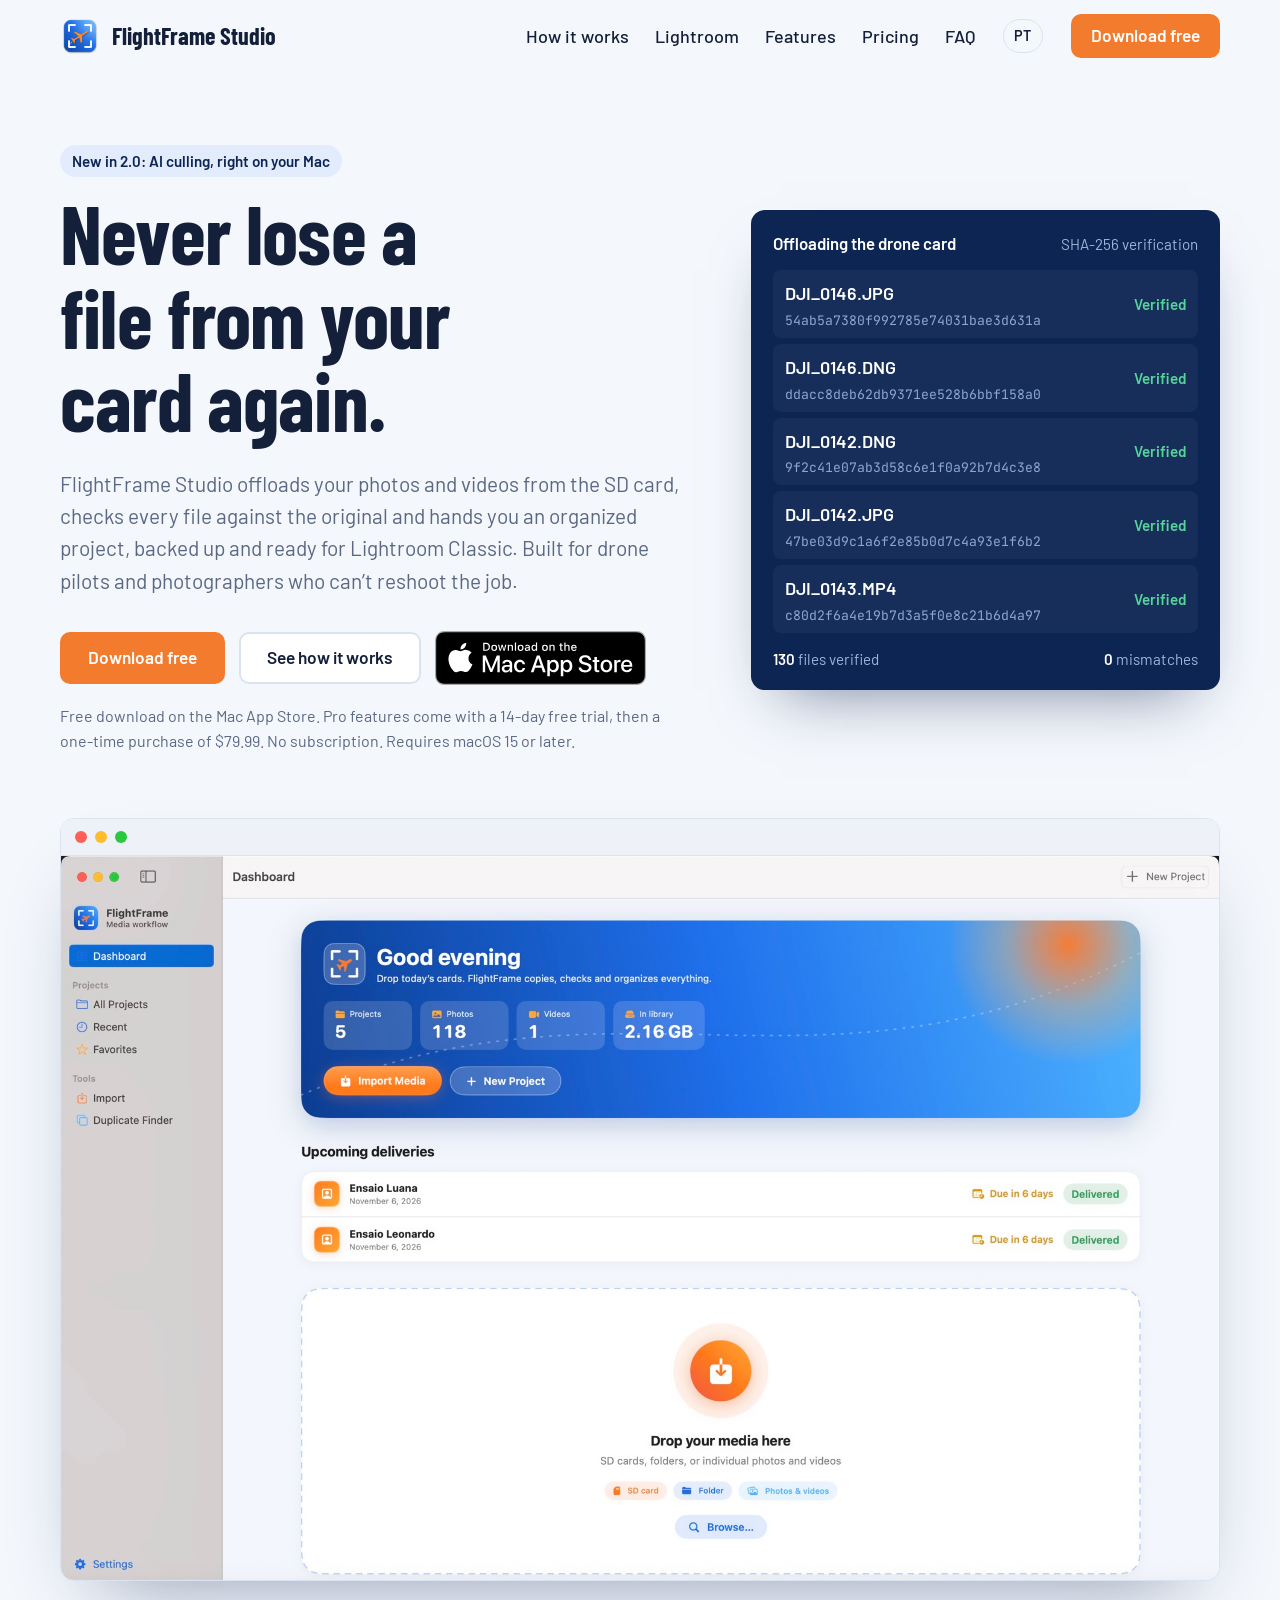
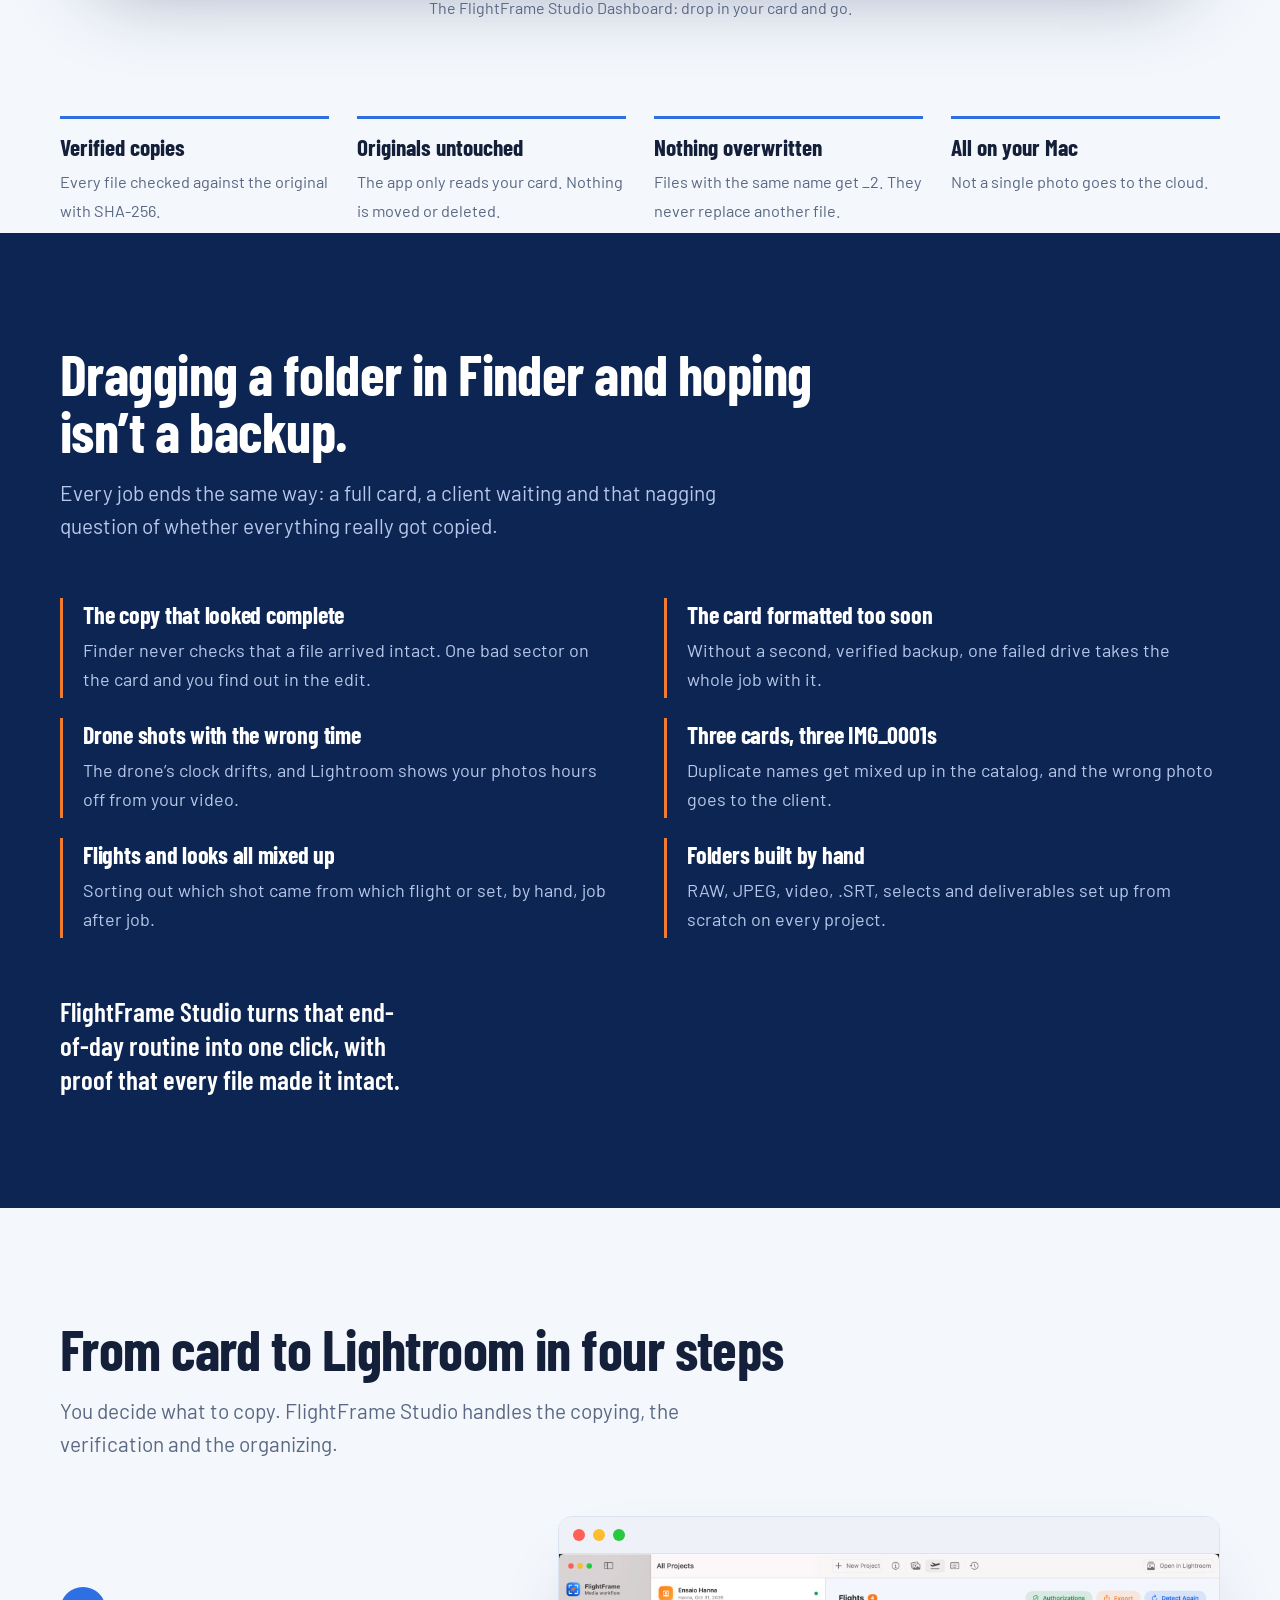
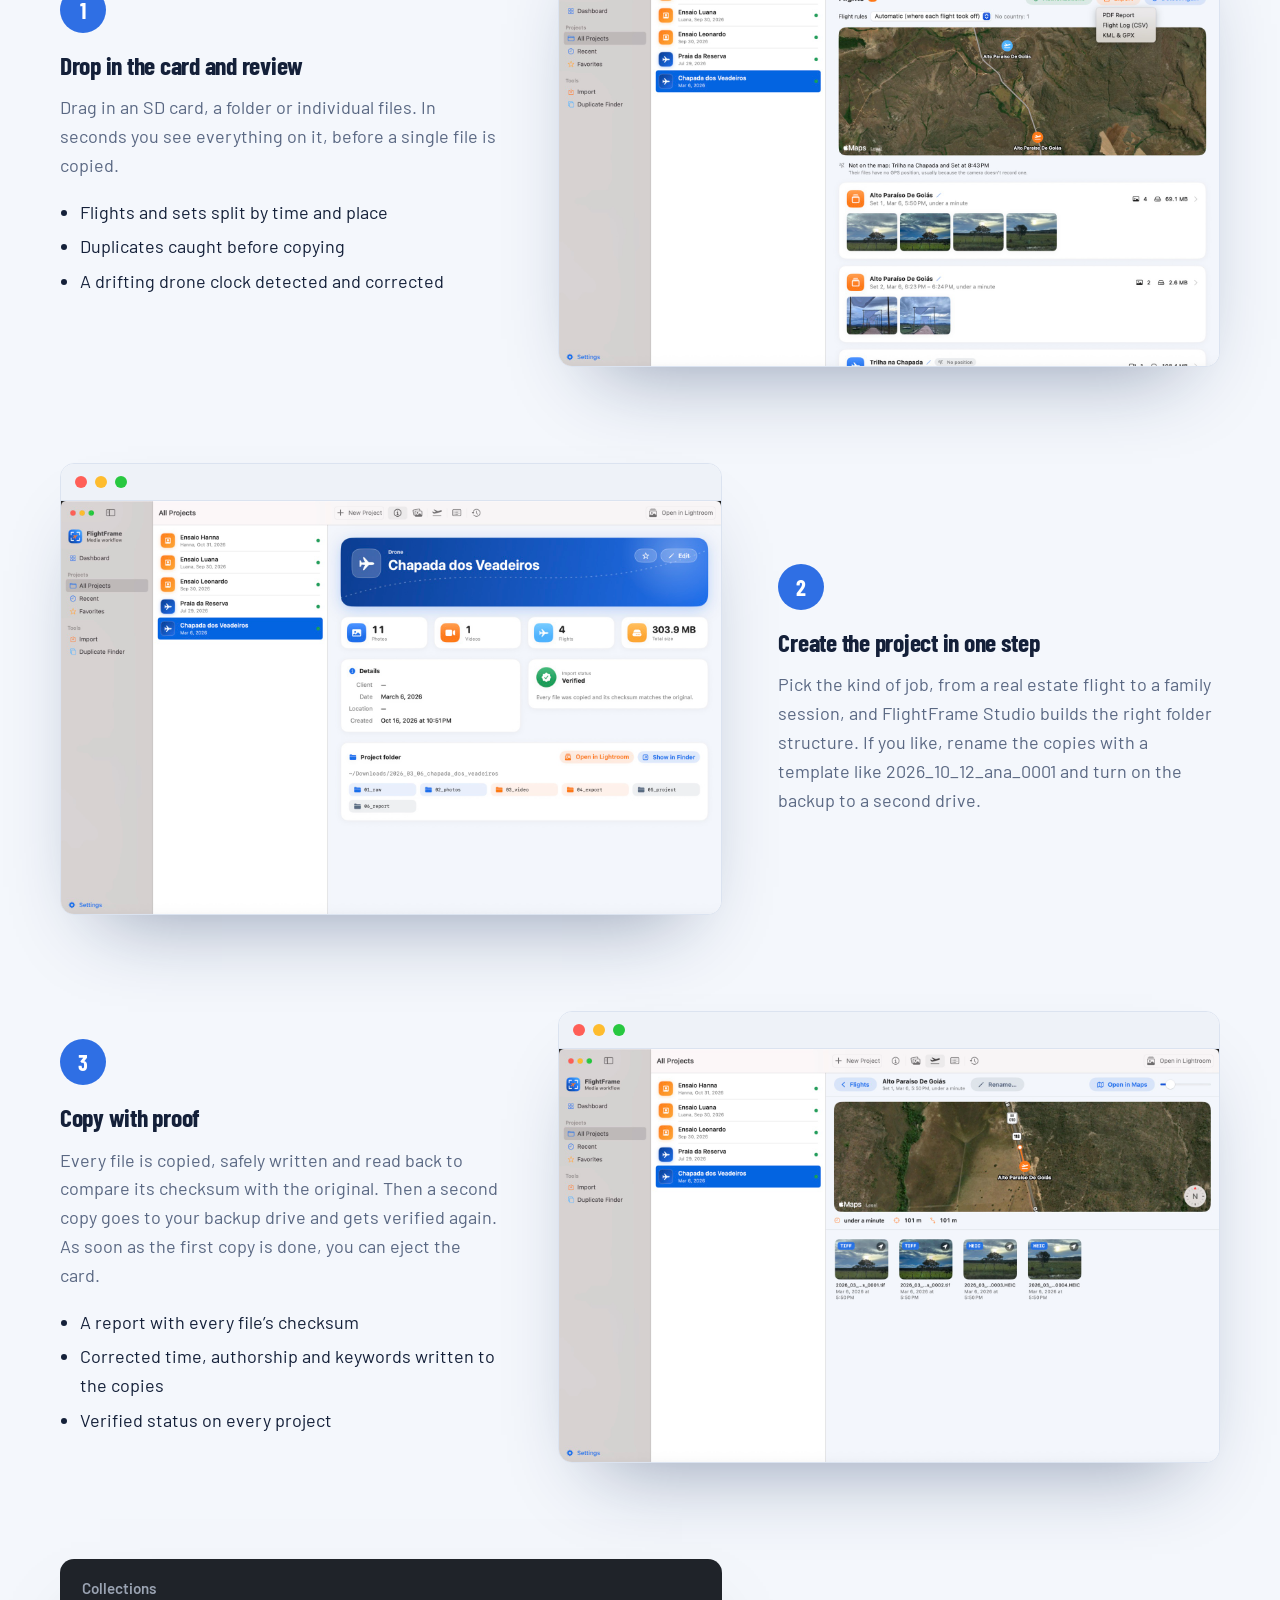
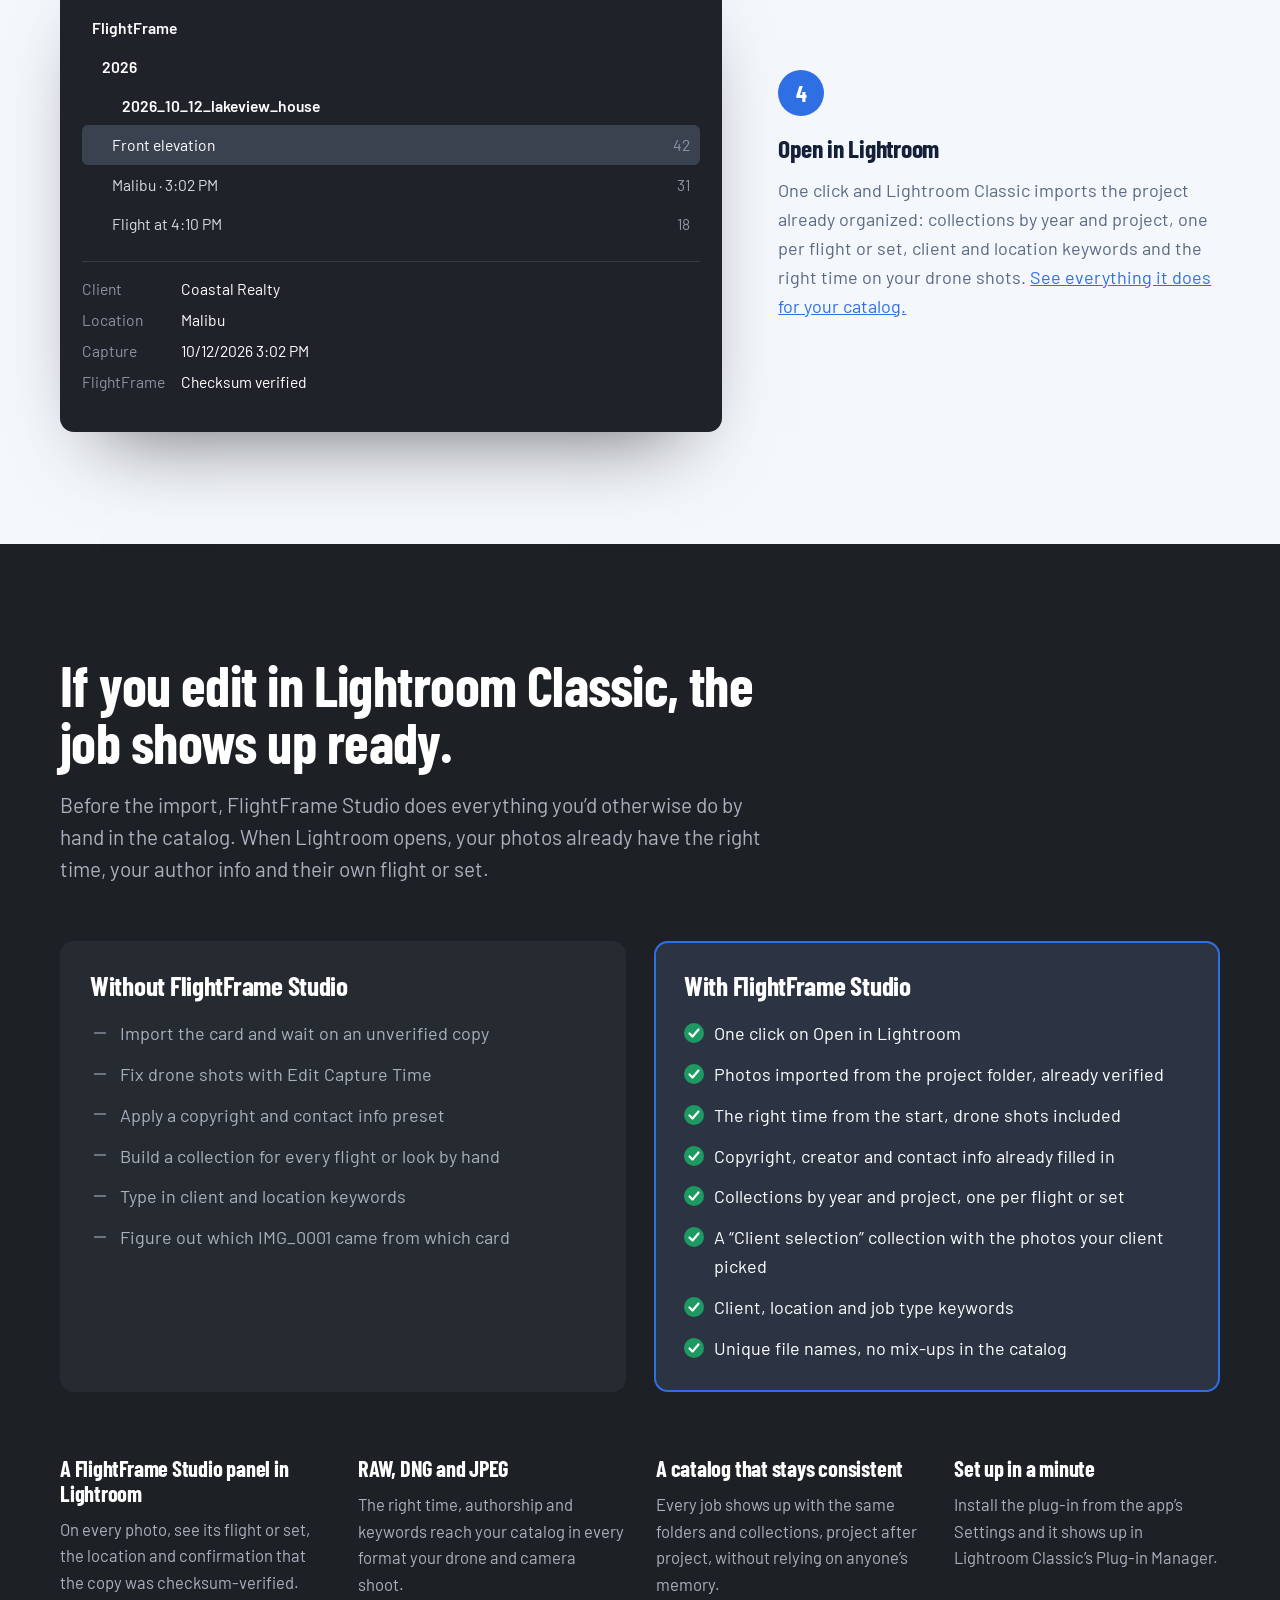
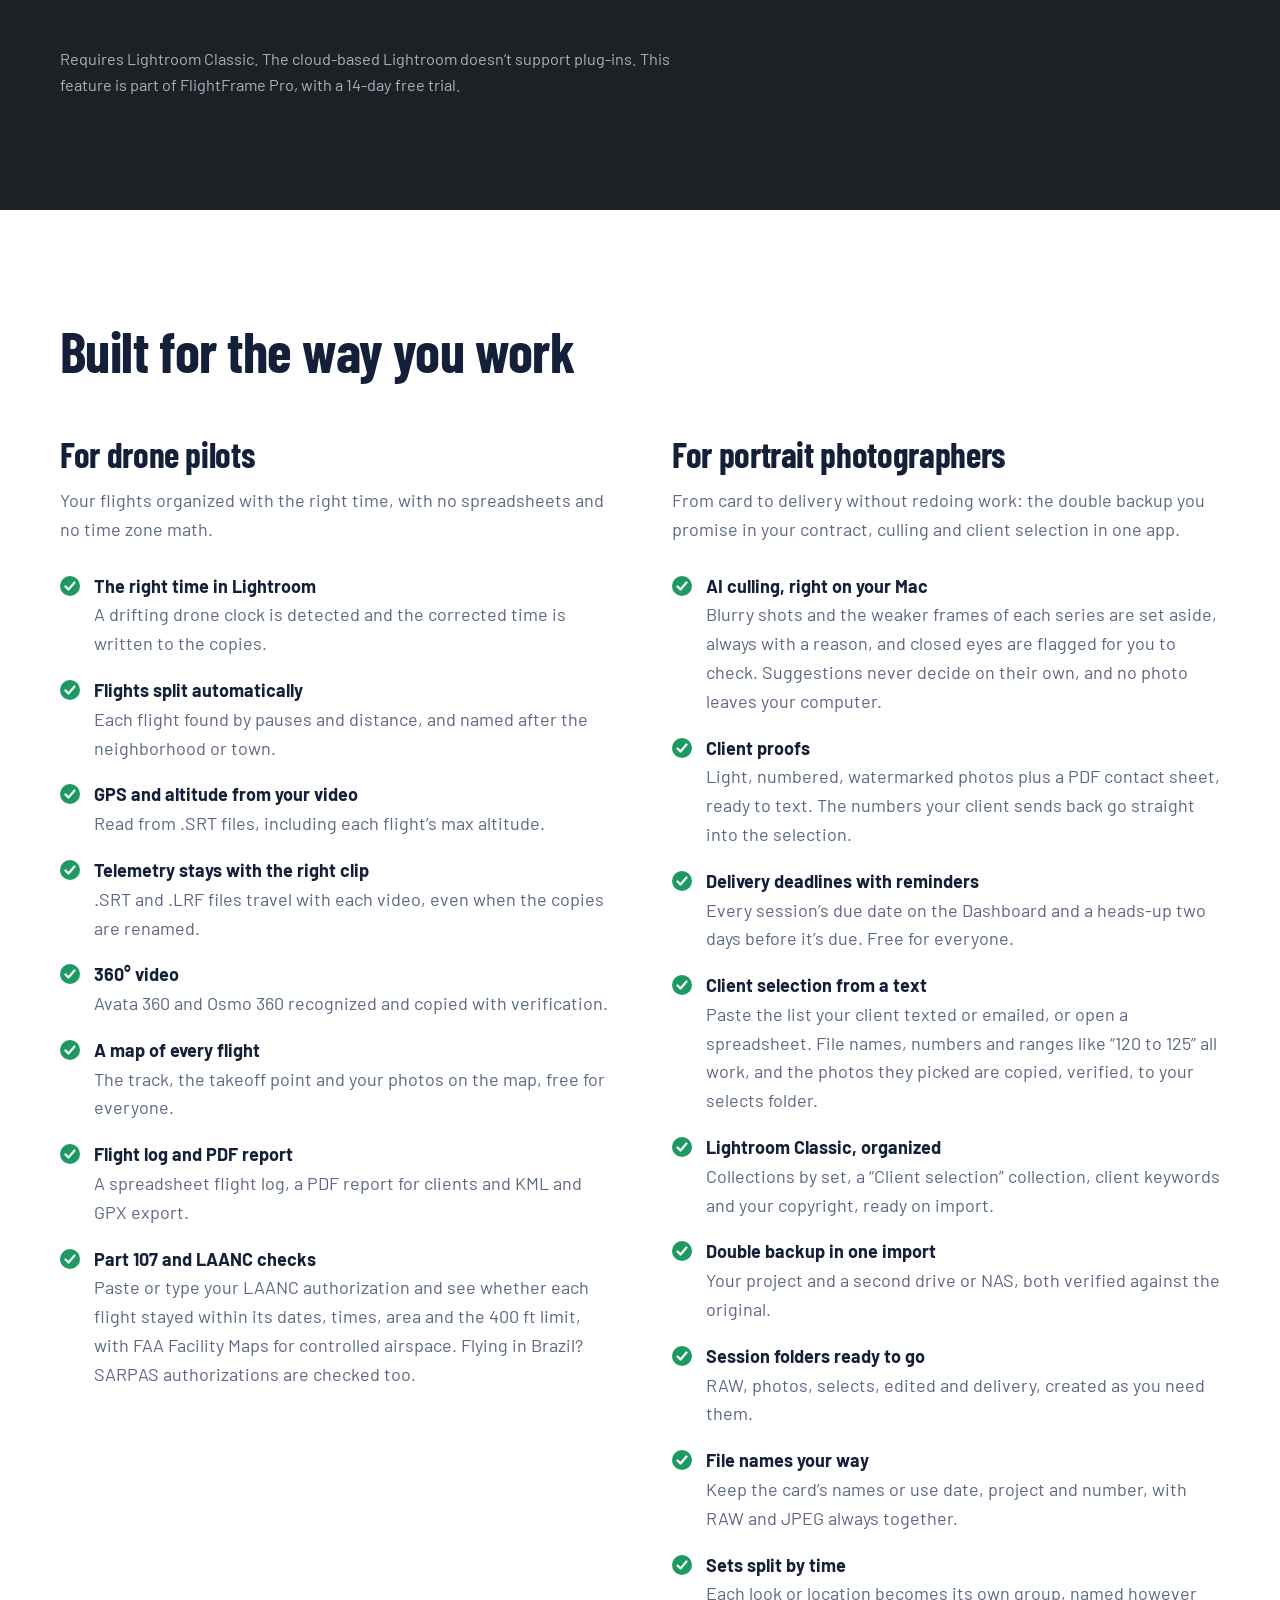
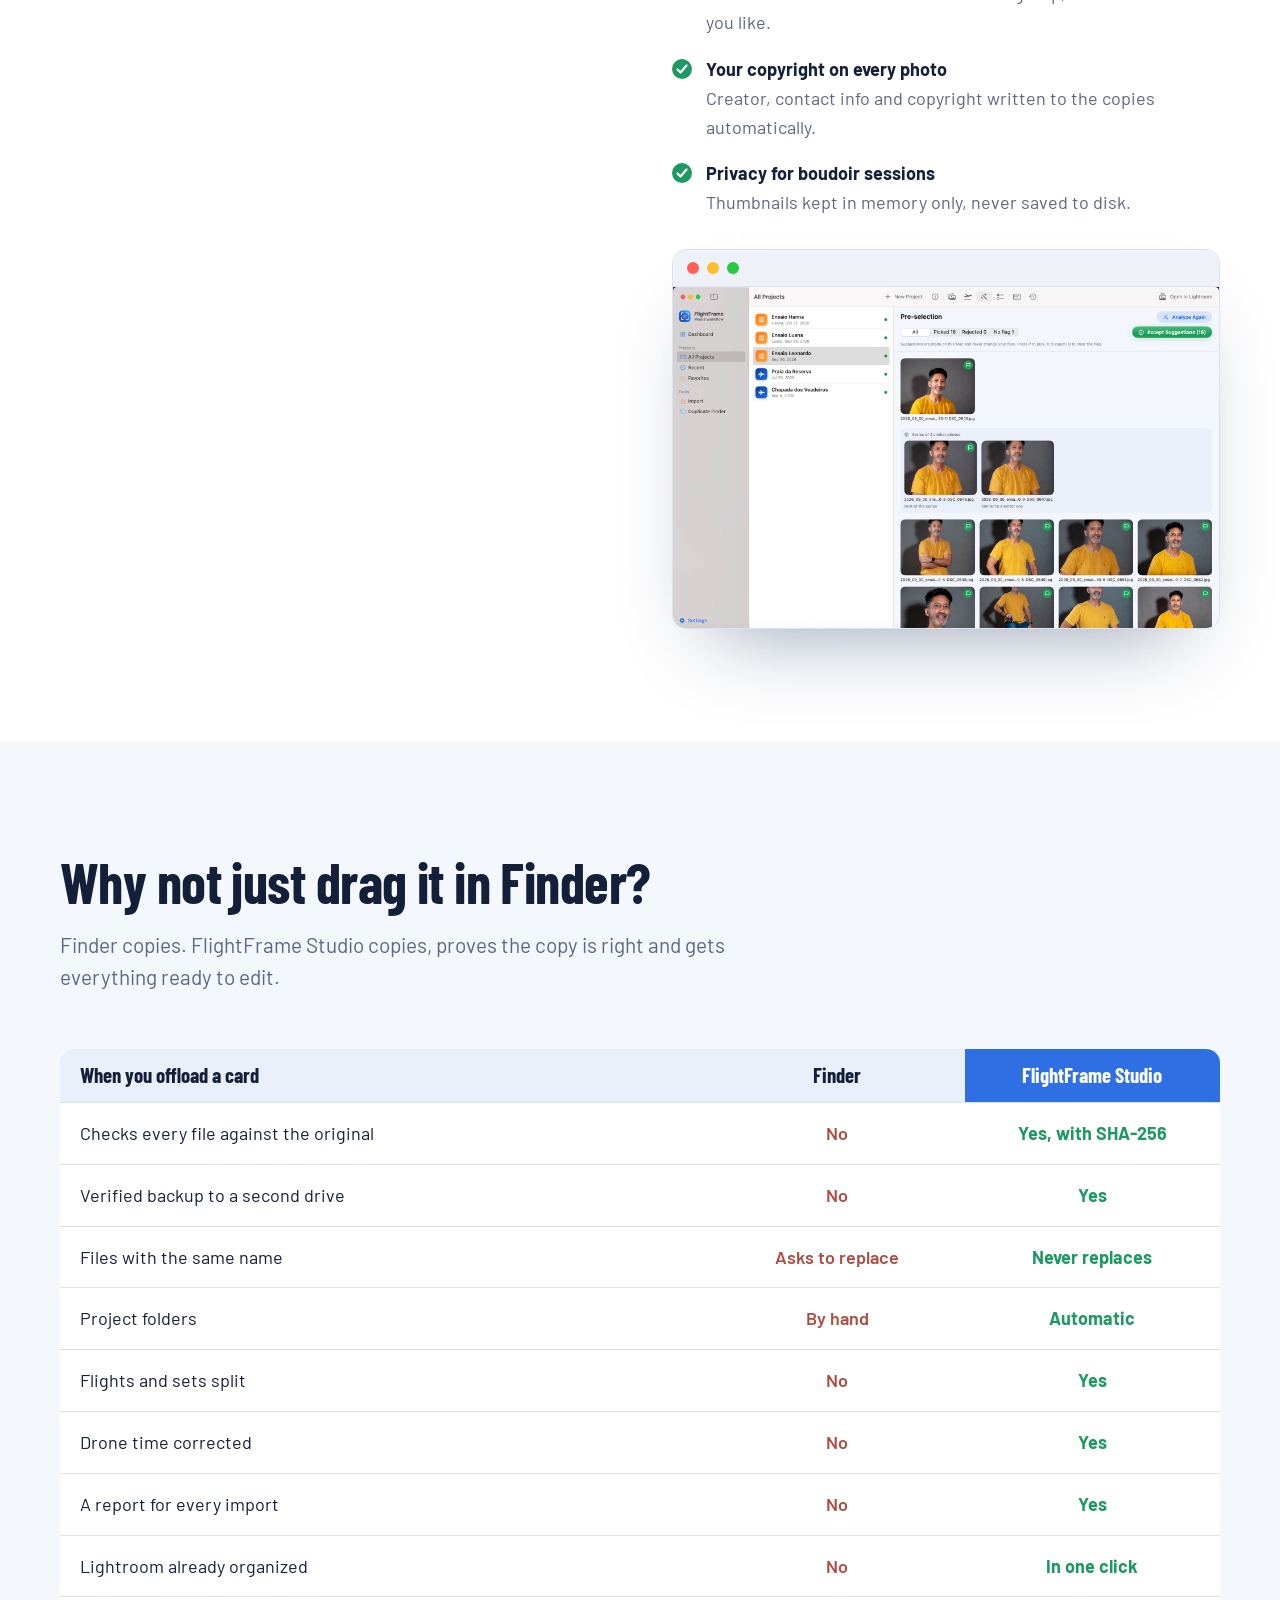
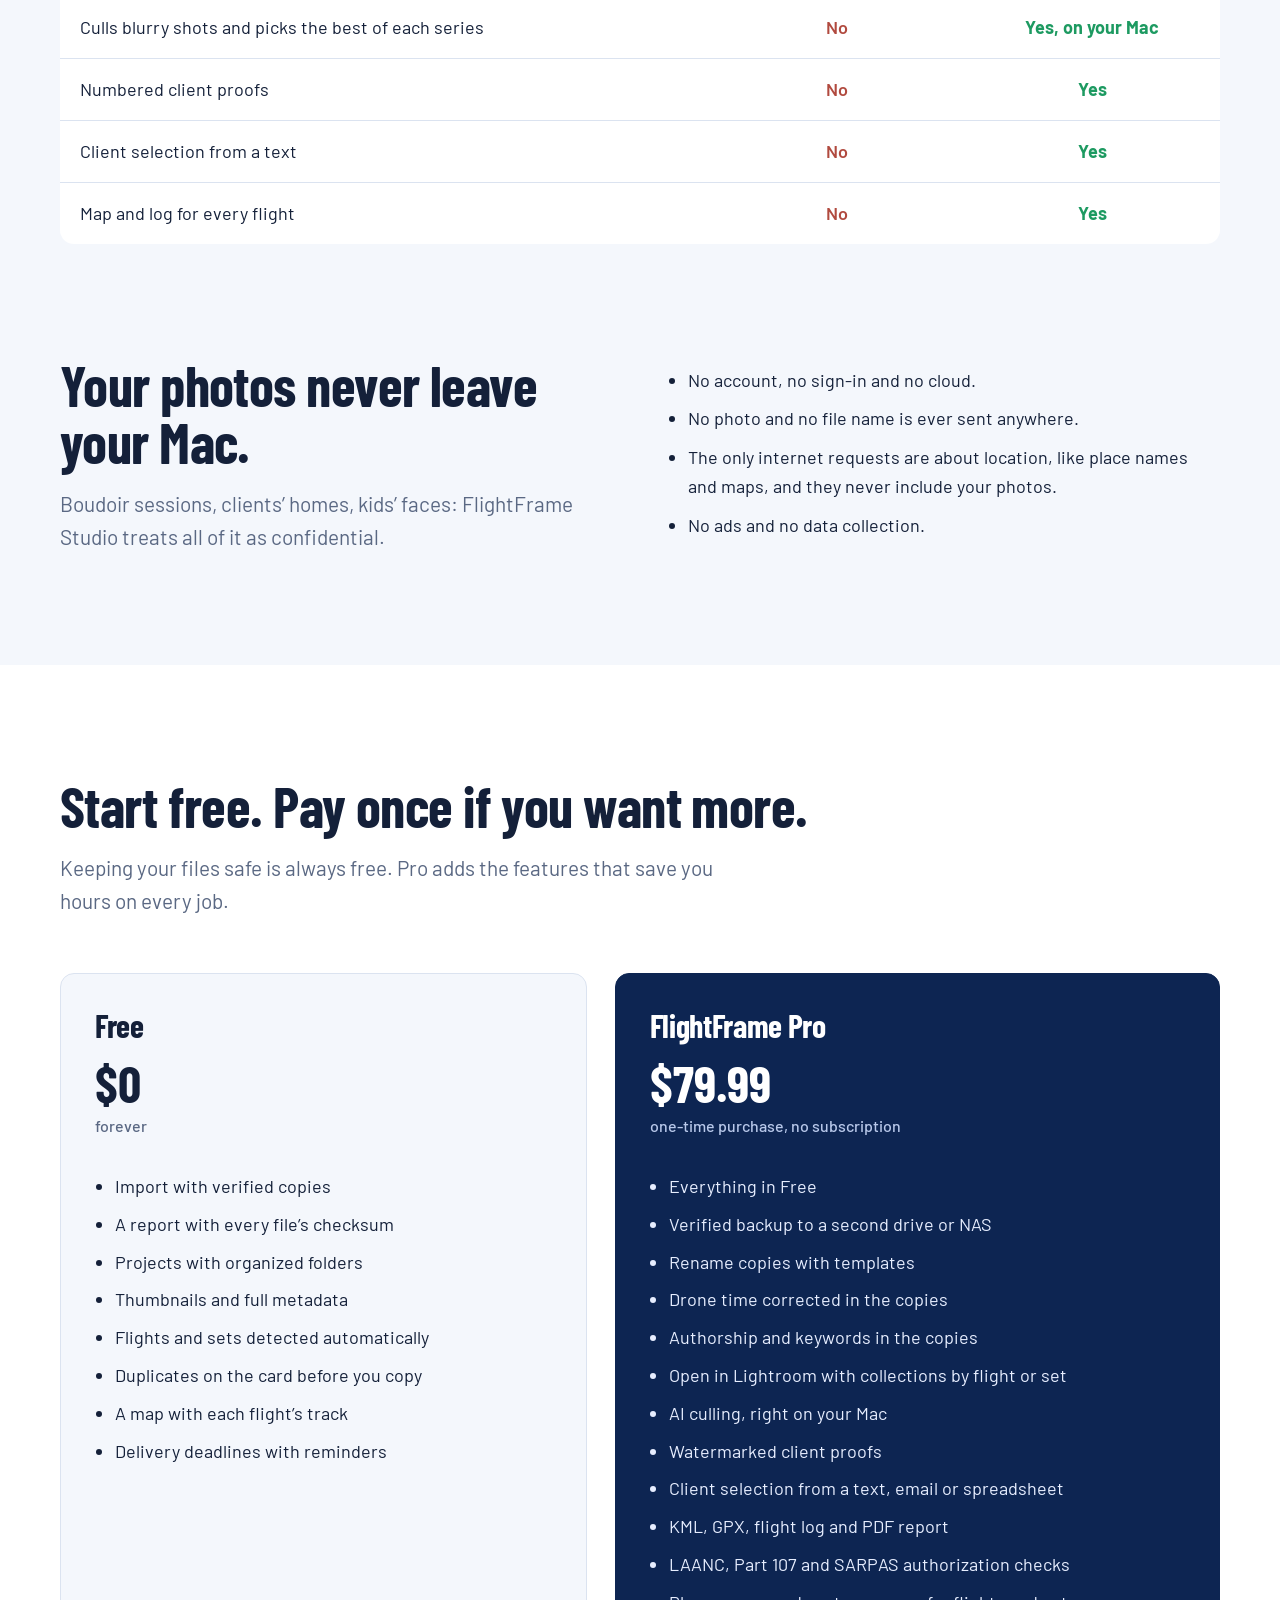
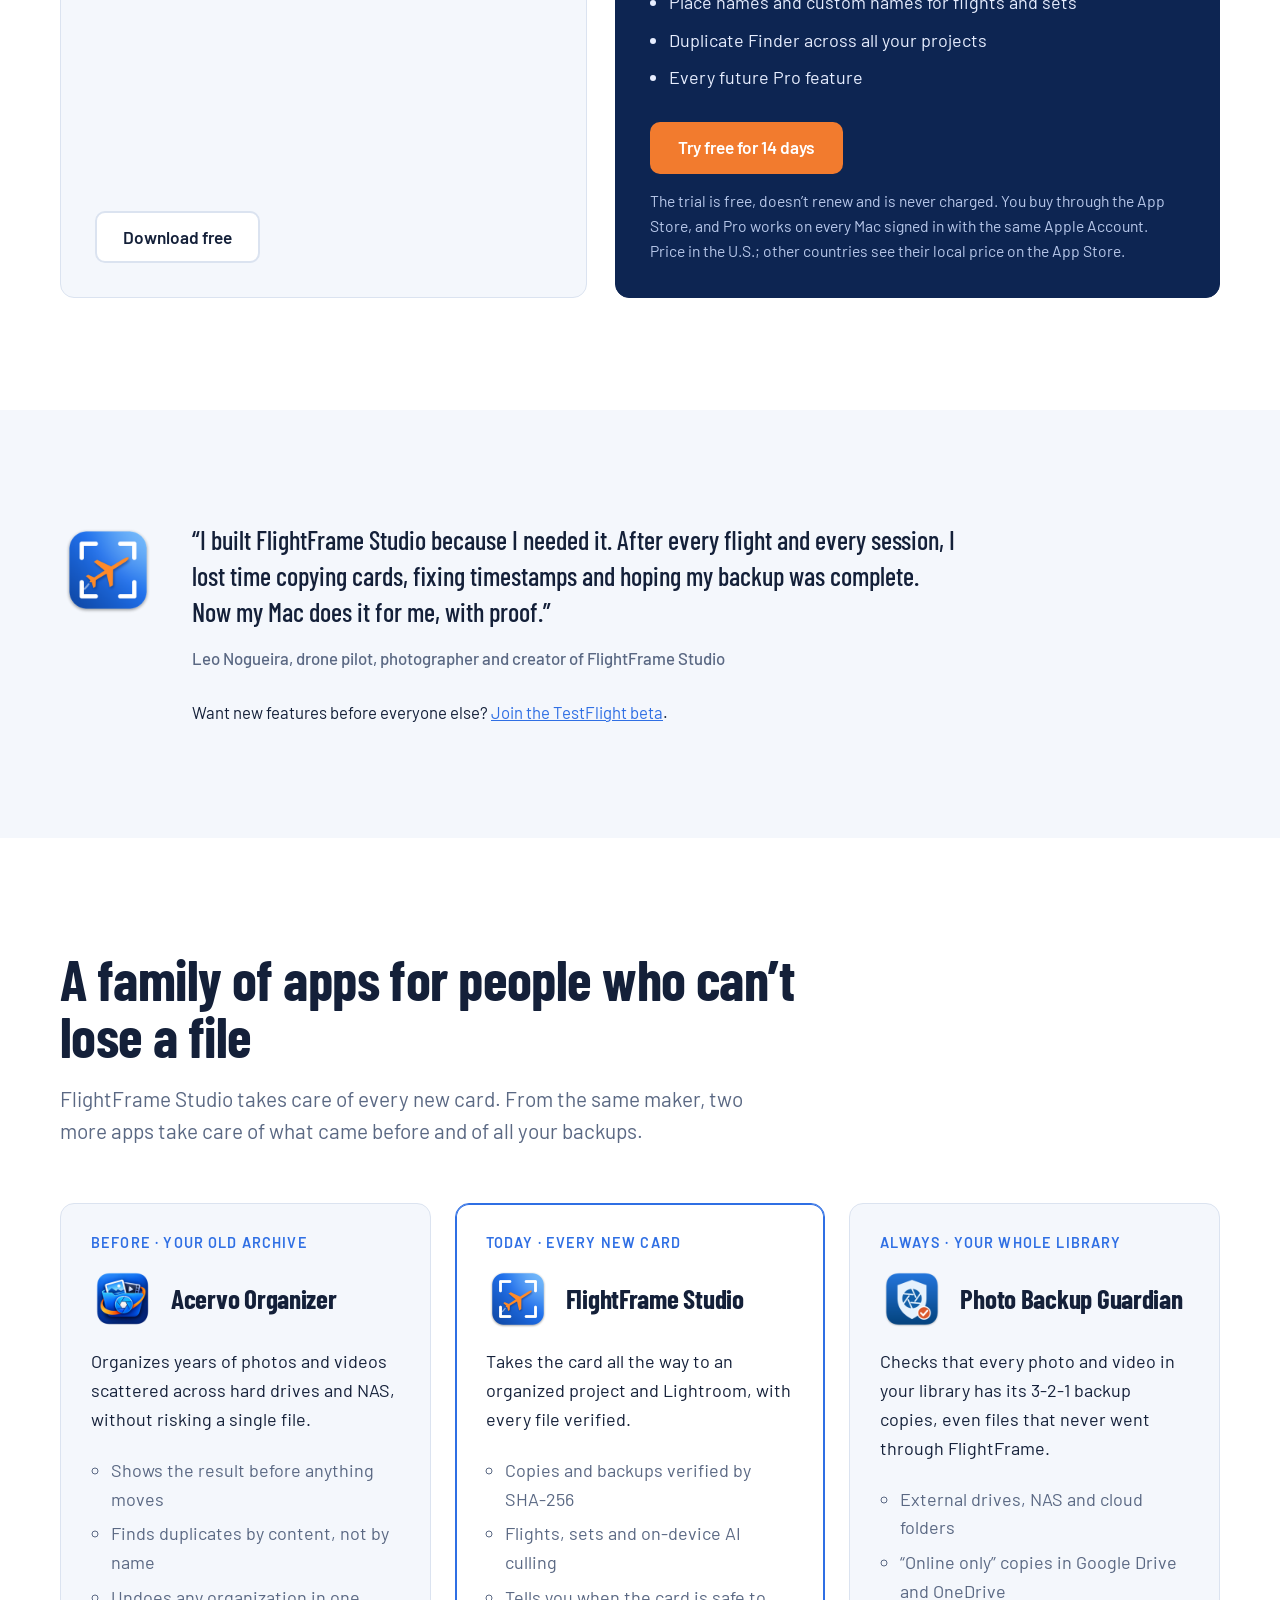
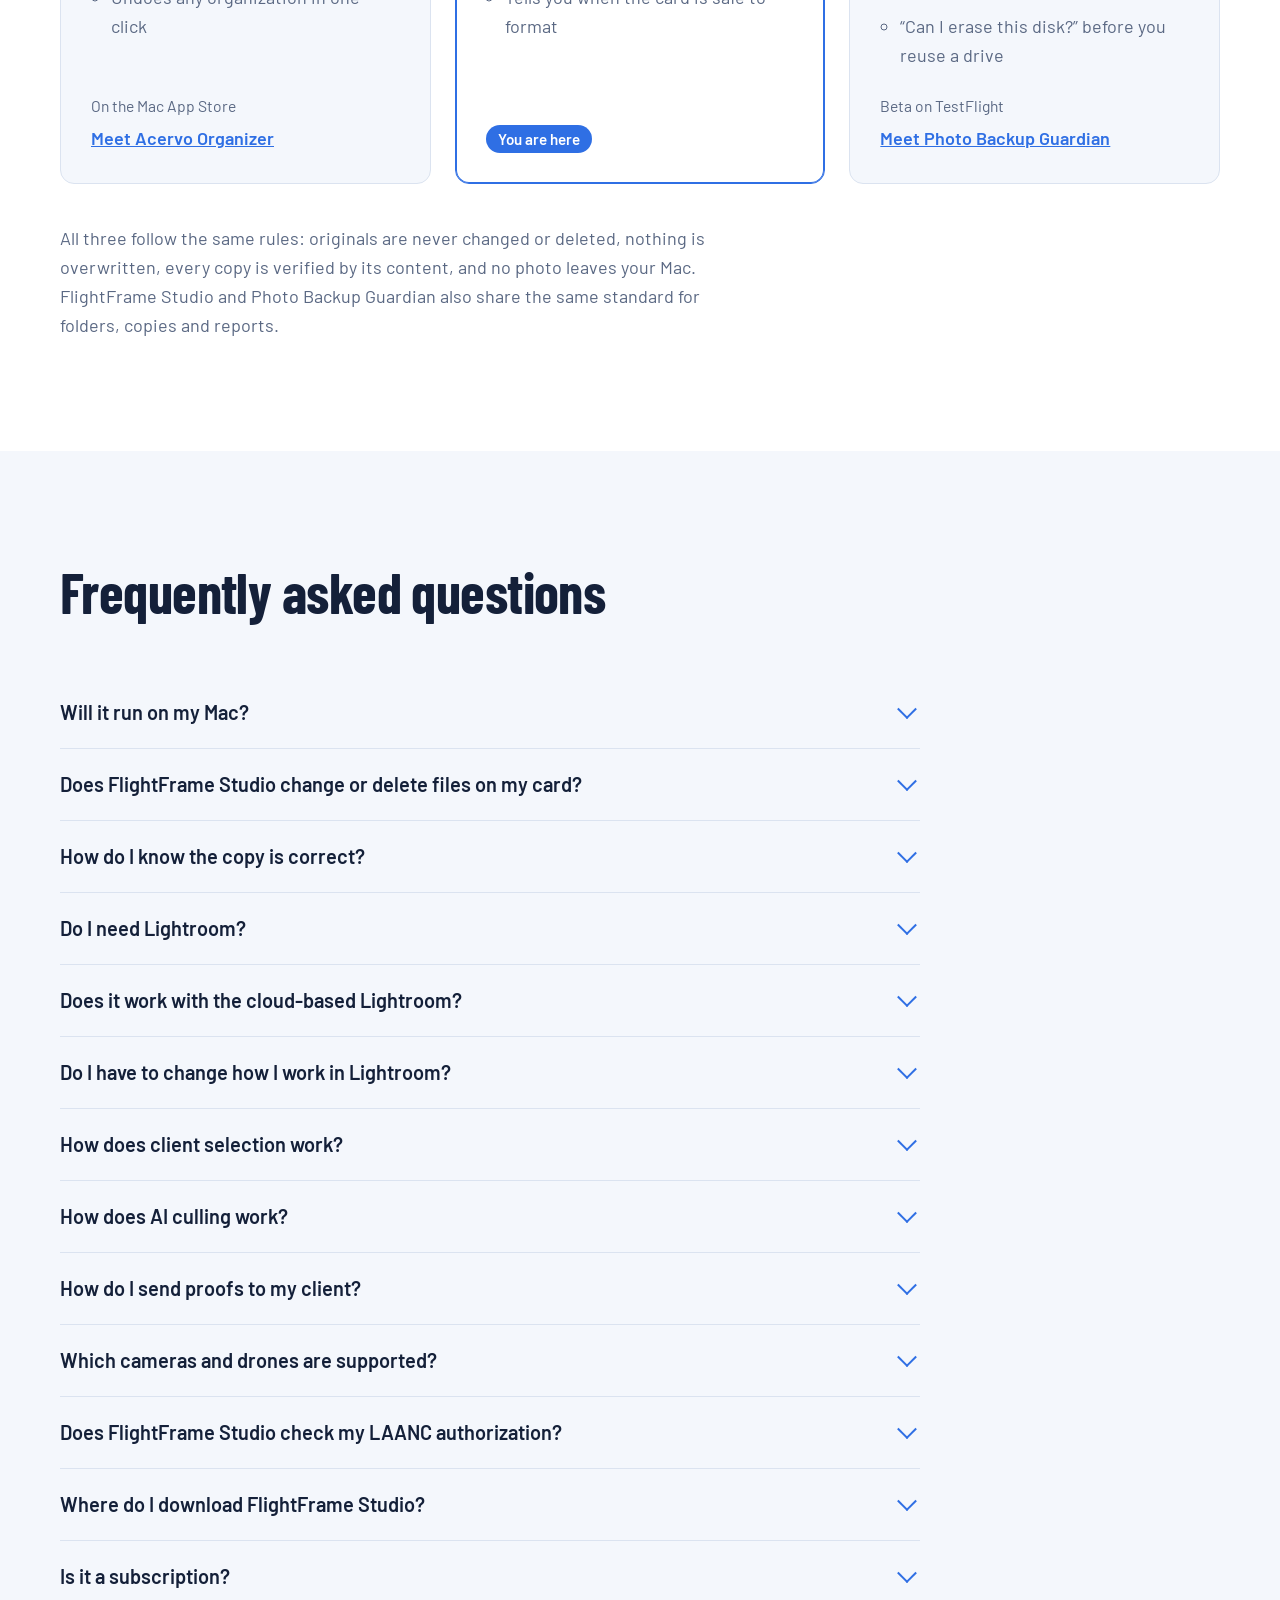
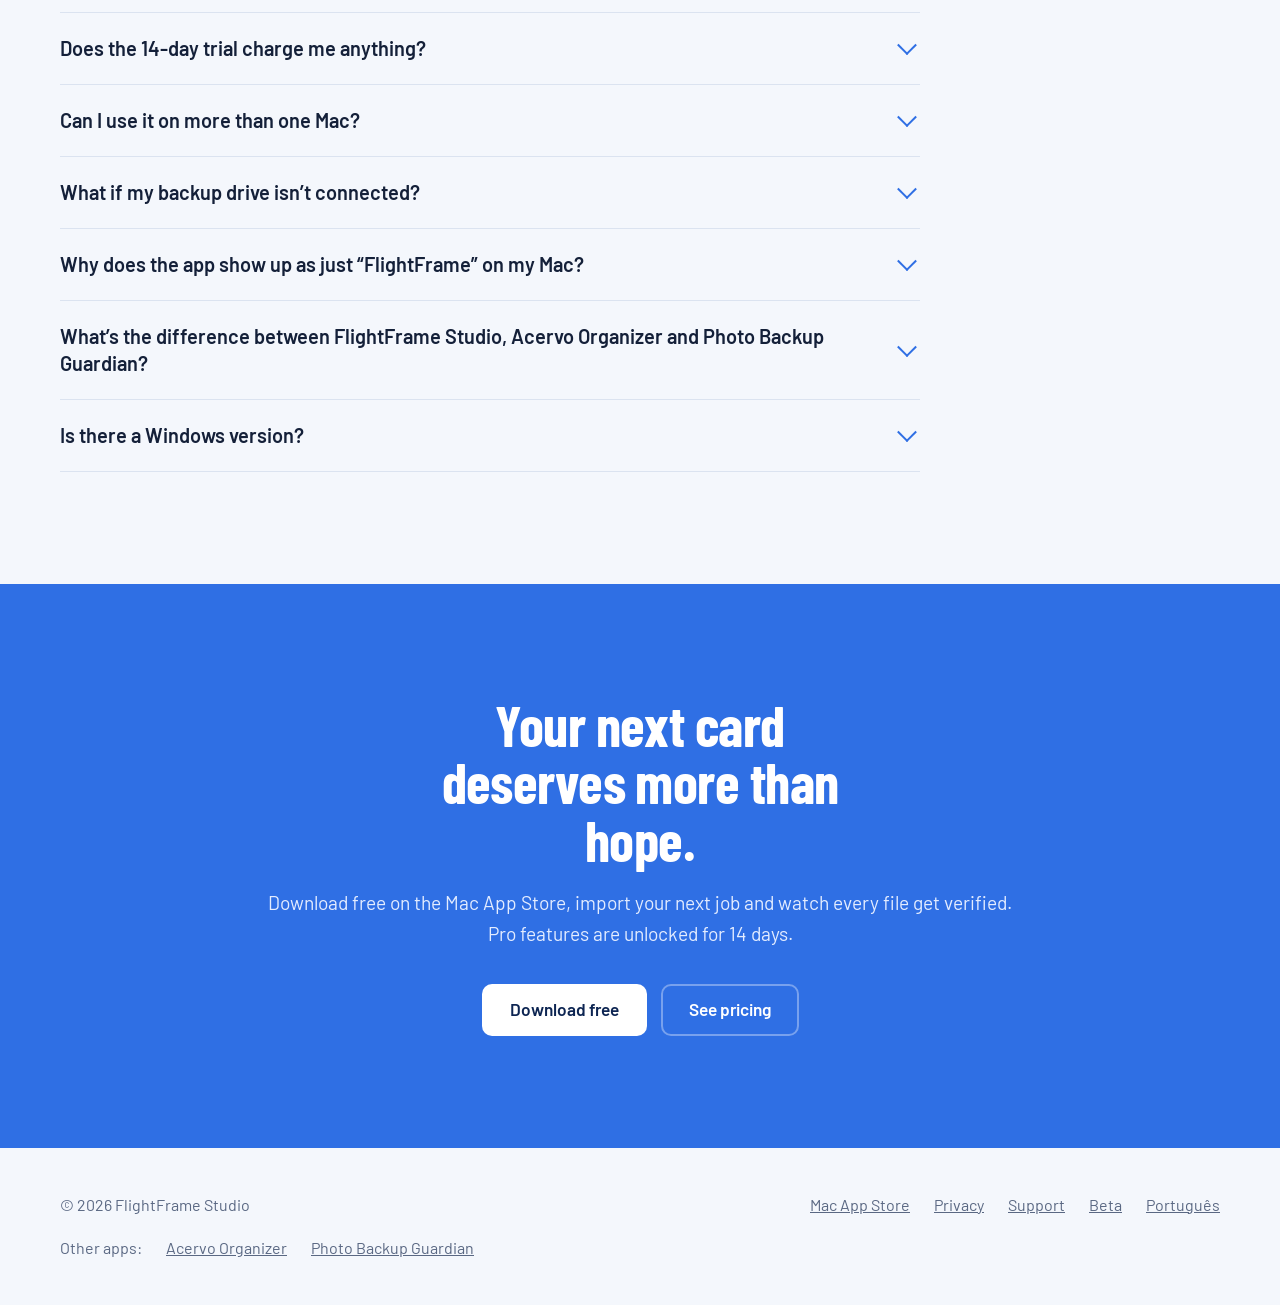
==== commit 24375a25: "Add the app family section with Acervo Organizer and Photo Backup Guardian Each app is shown by the " ====
--- a/en/index.html
+++ b/en/index.html
@@ -58,7 +58,7 @@
 <link rel="preconnect" href="https://fonts.googleapis.com">
 <link rel="preconnect" href="https://fonts.gstatic.com" crossorigin>
 <link href="https://fonts.googleapis.com/css2?family=Barlow+Condensed:wght@600;700&family=Barlow:wght@400;500;600&family=JetBrains+Mono:wght@400&display=swap" rel="stylesheet">
-<link rel="stylesheet" href="../styles.css">
+<link rel="stylesheet" href="../styles.css?v=2026-11-04">
 <script type="application/ld+json">
 {
   "@context": "https://schema.org",
@@ -474,8 +474,65 @@
     </div>
   </section>
 
+  <!-- App family -->
+  <section class="section family" id="apps">
+    <div class="wrap">
+      <div class="section-head">
+        <h2>A family of apps for people who can’t lose a file</h2>
+        <p class="lede">FlightFrame Studio takes care of every new card. From the same maker, two more apps take care of what came before and of all your backups.</p>
+      </div>
+      <ol class="family-grid">
+        <li class="family-app">
+          <span class="family-when">Before · your old archive</span>
+          <header>
+            <img src="../assets/app-acervo-organizer.png" alt="" width="64" height="64" loading="lazy">
+            <h3>Acervo Organizer</h3>
+          </header>
+          <p>Organizes years of photos and videos scattered across hard drives and NAS, without risking a single file.</p>
+          <ul>
+            <li>Shows the result before anything moves</li>
+            <li>Finds duplicates by content, not by name</li>
+            <li>Undoes any organization in one click</li>
+          </ul>
+          <span class="family-status">On the Mac App Store</span>
+          <a class="family-link" href="https://acervoorganizer.ravendronevideos.com.br/en/">Meet Acervo Organizer</a>
+        </li>
+        <li class="family-app here">
+          <span class="family-when">Today · every new card</span>
+          <header>
+            <img src="../assets/icon.png" alt="" width="64" height="64" loading="lazy">
+            <h3>FlightFrame Studio</h3>
+          </header>
+          <p>Takes the card all the way to an organized project and Lightroom, with every file verified.</p>
+          <ul>
+            <li>Copies and backups verified by SHA-256</li>
+            <li>Flights, sets and on-device AI culling</li>
+            <li>Tells you when the card is safe to format</li>
+          </ul>
+          <span class="family-here">You are here</span>
+        </li>
+        <li class="family-app">
+          <span class="family-when">Always · your whole library</span>
+          <header>
+            <img src="../assets/app-photo-backup-guardian.png" alt="" width="64" height="64" loading="lazy">
+            <h3>Photo Backup Guardian</h3>
+          </header>
+          <p>Checks that every photo and video in your library has its 3-2-1 backup copies, even files that never went through FlightFrame.</p>
+          <ul>
+            <li>External drives, NAS and cloud folders</li>
+            <li>“Online only” copies in Google Drive and OneDrive</li>
+            <li>“Can I erase this disk?” before you reuse a drive</li>
+          </ul>
+          <span class="family-status">Beta on TestFlight</span>
+          <a class="family-link" href="https://photobackupguardian.app">Meet Photo Backup Guardian</a>
+        </li>
+      </ol>
+      <p class="family-rules">All three follow the same rules: originals are never changed or deleted, nothing is overwritten, every copy is verified by its content, and no photo leaves your Mac. FlightFrame Studio and Photo Backup Guardian also share the same standard for folders, copies and reports.</p>
+    </div>
+  </section>
+
   <!-- FAQ -->
-  <section class="section" id="faq" style="padding-top:0">
+  <section class="section" id="faq">
     <div class="wrap">
       <div class="section-head"><h2>Frequently asked questions</h2></div>
       <div class="faq">
@@ -496,6 +553,7 @@
         <details><summary>Can I use it on more than one Mac?</summary><p>Yes. Your purchase is tied to your Apple Account. On another Mac, just download the app and click Restore Purchases.</p></details>
         <details><summary>What if my backup drive isn’t connected?</summary><p>The project copy goes ahead as usual, and FlightFrame Studio lets you know the backup is still pending. Later, one click copies just what’s missing.</p></details>
         <details><summary>Why does the app show up as just “FlightFrame” on my Mac?</summary><p>FlightFrame Studio is its name on the App Store. Once installed, the app uses the short name, FlightFrame, in Launchpad and the menu bar.</p></details>
+        <details><summary>What’s the difference between FlightFrame Studio, Acervo Organizer and Photo Backup Guardian?</summary><p>Each one covers a different moment of your work. FlightFrame Studio handles every new card: it copies with verification, organizes the project, makes the backup and tells you when the card is safe to format. <a href="https://acervoorganizer.ravendronevideos.com.br/en/">Acervo Organizer</a> tidies up what’s already on your drives and NAS from before FlightFrame. <a href="https://photobackupguardian.app">Photo Backup Guardian</a> watches your whole library, across every drive and cloud folder, and warns you when a 3-2-1 copy is missing. Use one, or all three together.</p></details>
         <details><summary>Is there a Windows version?</summary><p>No. FlightFrame Studio is a native Mac app.</p></details>
       </div>
     </div>
@@ -524,6 +582,11 @@
       <a href="../support.html#english">Support</a>
       <a href="https://testflight.apple.com/join/Wz2NuCgx">Beta</a>
       <a href="../" hreflang="pt-BR" lang="pt-BR">Português</a>
+    </nav>
+    <nav class="footer-apps" aria-label="Other apps">
+      <span>Other apps:</span>
+      <a href="https://acervoorganizer.ravendronevideos.com.br/en/">Acervo Organizer</a>
+      <a href="https://photobackupguardian.app">Photo Backup Guardian</a>
     </nav>
   </div>
 </footer>
--- a/styles.css
+++ b/styles.css
@@ -337,6 +337,24 @@
 .faq details[open] summary::after { transform: translateY(-30%) rotate(-135deg); }
 .faq details p { padding: 0 0 22px; color: var(--mist); max-width: 68ch; }
 
+/* App family: three apps, one per moment of the work */
+.family { background: var(--white); }
+.family-grid { display: grid; grid-template-columns: repeat(3, 1fr); gap: 24px; list-style: none; margin: 0; padding: 0; }
+.family-app { display: flex; flex-direction: column; border: 1px solid var(--line); border-radius: var(--radius-window); padding: 30px; background: var(--paper); }
+.family-app.here { background: var(--white); border-color: var(--sky); box-shadow: inset 0 0 0 1px var(--sky); }
+.family-when { font: 600 .9rem/1.2 var(--text); letter-spacing: .08em; text-transform: uppercase; color: var(--sky); }
+.family-app header { display: flex; gap: 16px; align-items: center; margin-top: 16px; }
+.family-app img { width: 64px; height: 64px; border-radius: 15px; flex: none; }
+.family-app h3 { font-size: 1.7rem; line-height: 1.1; }
+.family-app > p { margin-top: 16px; }
+.family-app ul { margin: 16px 0 24px; padding-left: 1.1em; color: var(--mist); flex: 1; }
+.family-app li { margin-top: 6px; }
+.family-status { font-size: .98rem; color: var(--mist); }
+.family-link { margin-top: 6px; font-weight: 600; }
+.family-here { align-self: flex-start; padding: 2px 12px; border-radius: 999px; background: var(--sky); color: #fff; font-weight: 600; font-size: .95rem; }
+.family-rules { margin-top: 40px; color: var(--mist); max-width: 70ch; }
+@media (max-width: 900px) { .family-grid { grid-template-columns: 1fr; } }
+
 /* Final CTA */
 .final { background: var(--sky); color: #fff; text-align: center; }
 .final h2 { color: #fff; max-width: 18ch; margin-inline: auto; }
@@ -350,6 +368,7 @@
 .site-footer .wrap { display: flex; flex-wrap: wrap; gap: 18px 32px; align-items: center; }
 .site-footer nav { display: flex; gap: 24px; margin-left: auto; }
 .site-footer a { color: var(--mist); }
+.site-footer .footer-apps { flex-basis: 100%; margin-left: 0; flex-wrap: wrap; gap: 8px 24px; }
 
 /* ---------- Document pages (privacy, support) ---------- */
 .doc { padding: 64px 0 96px; }
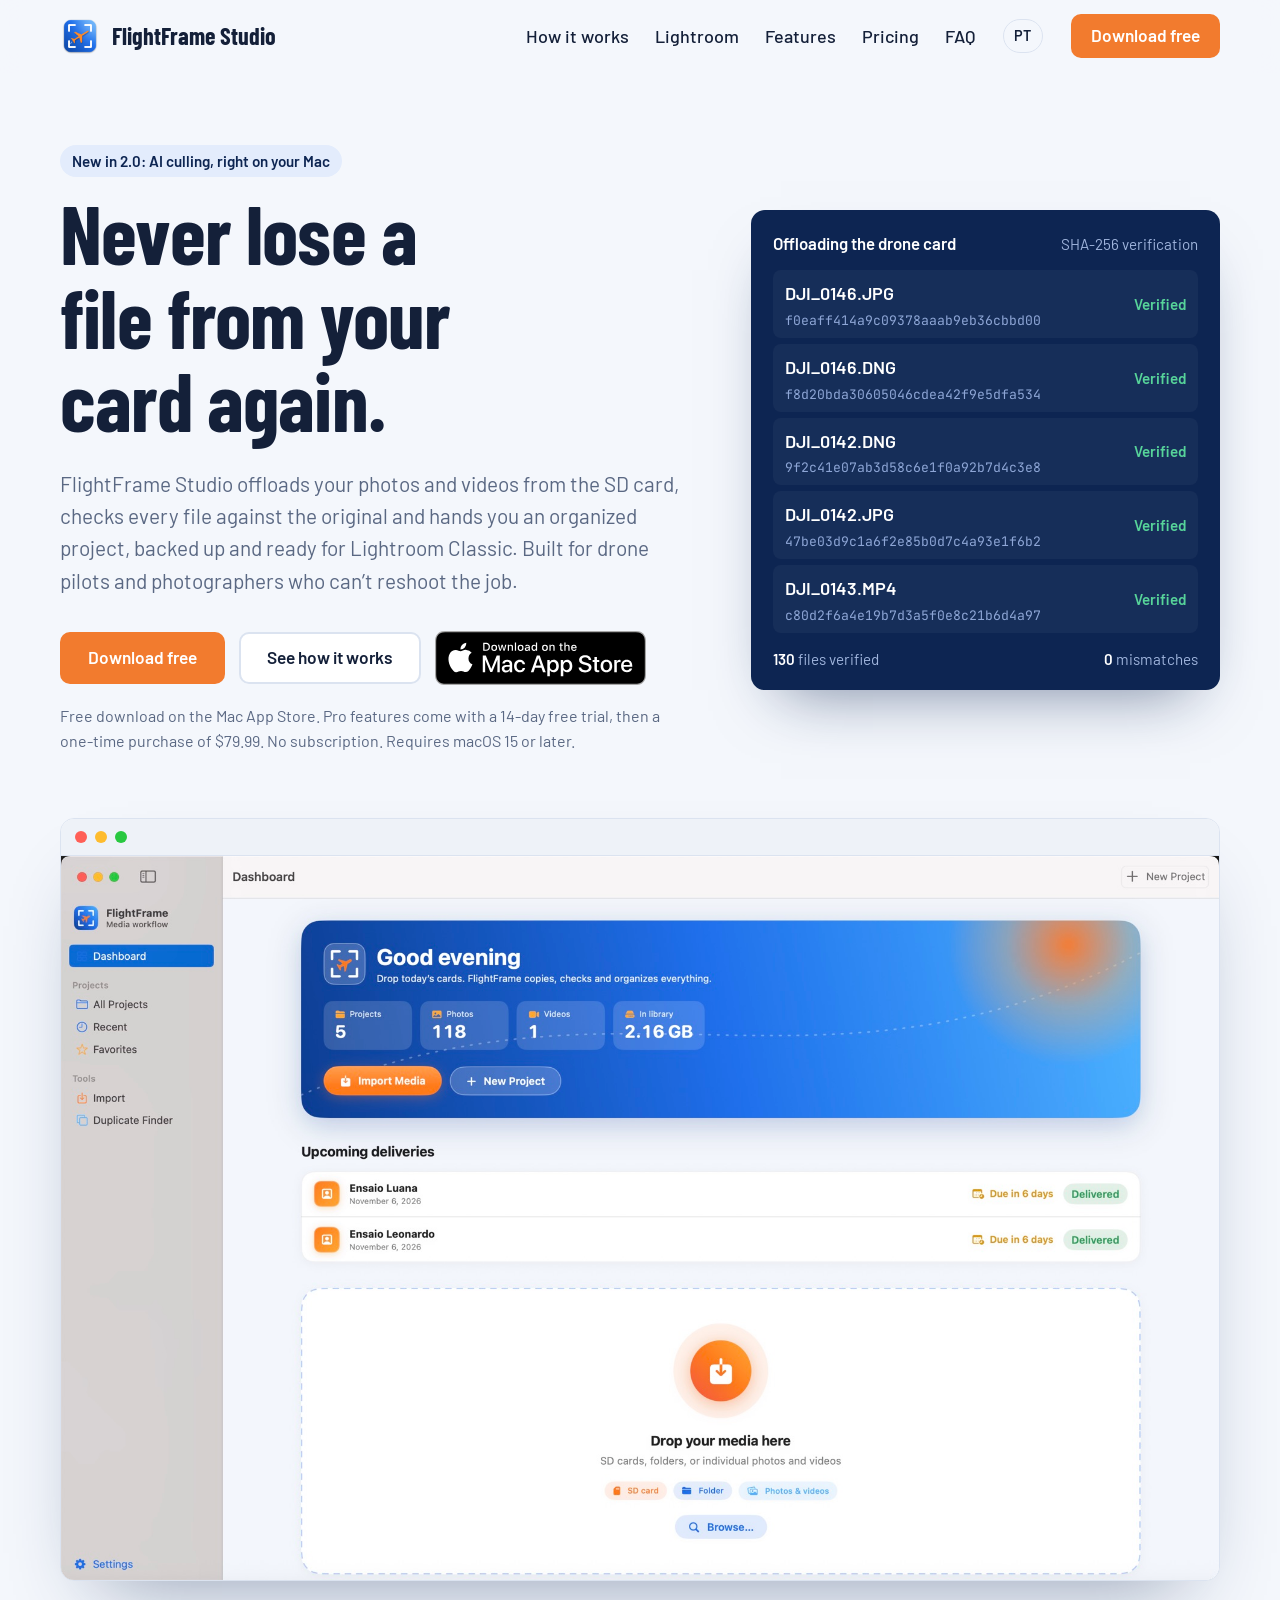
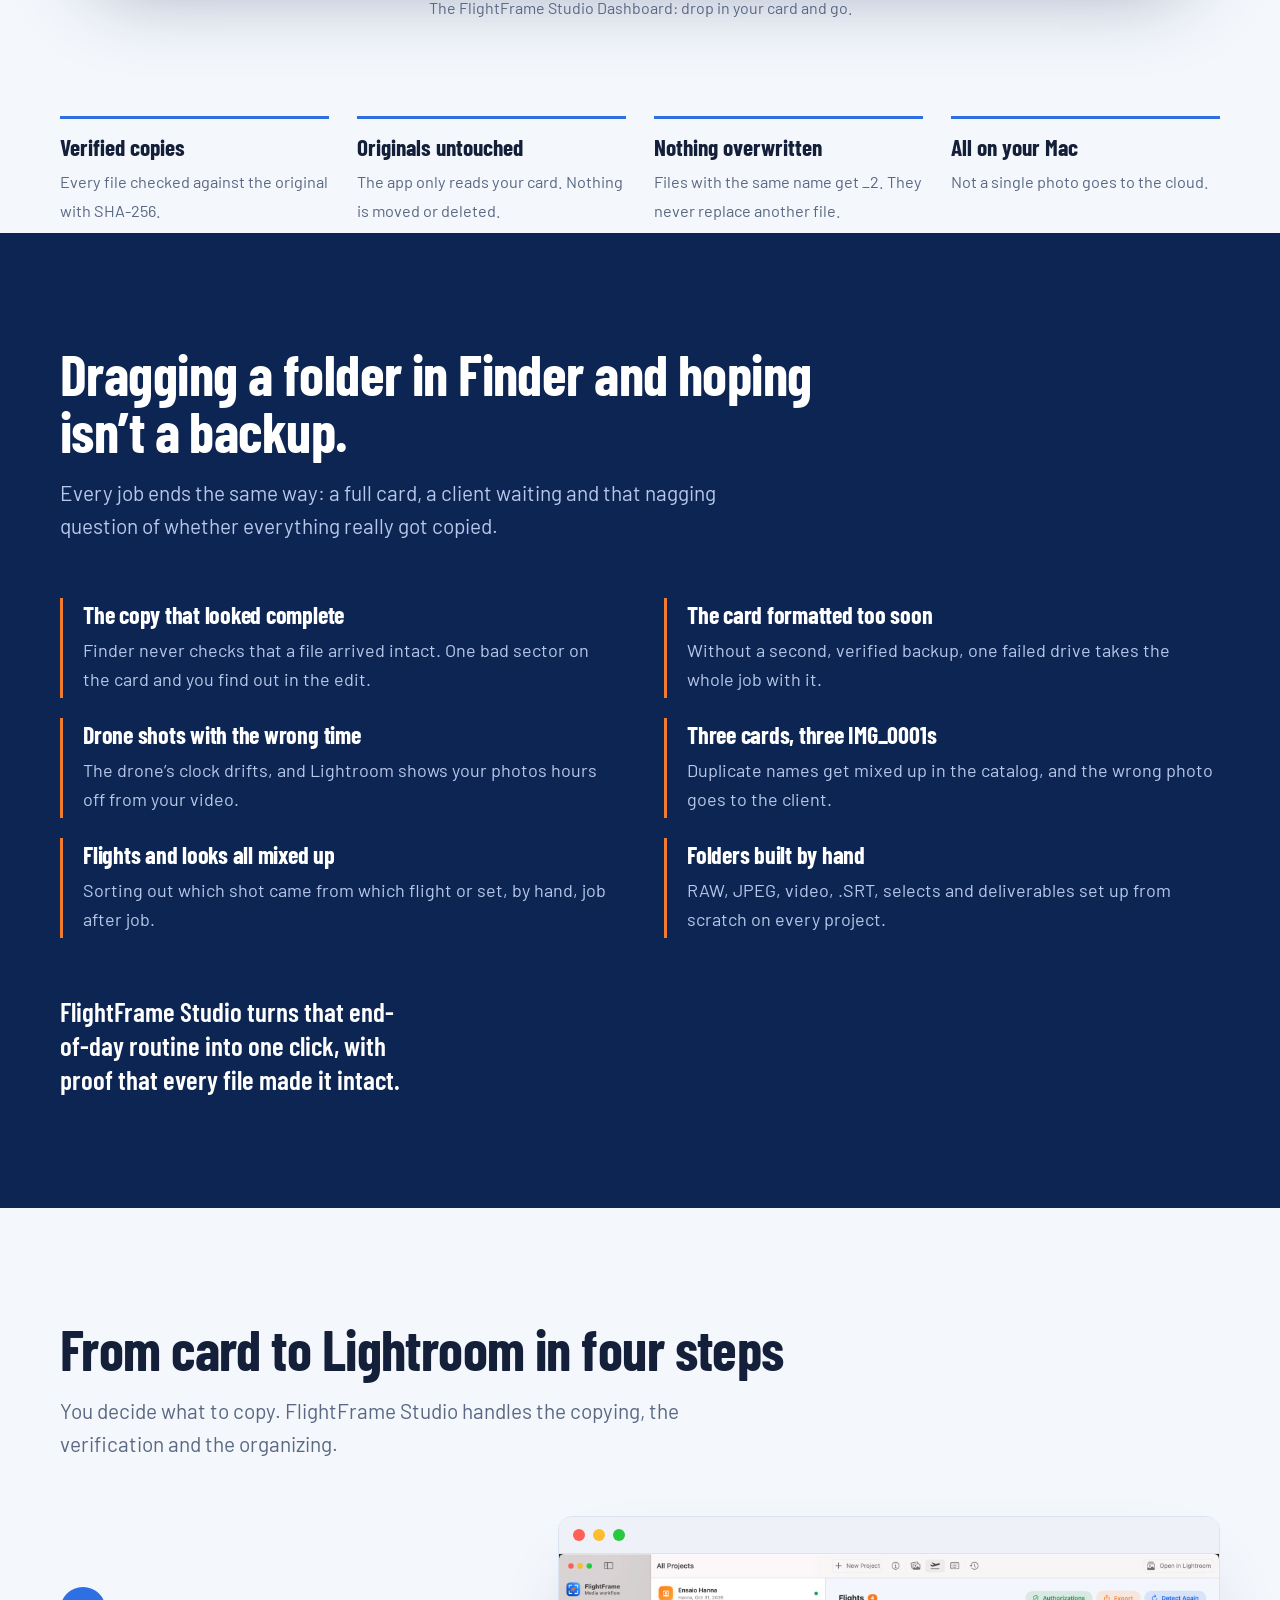
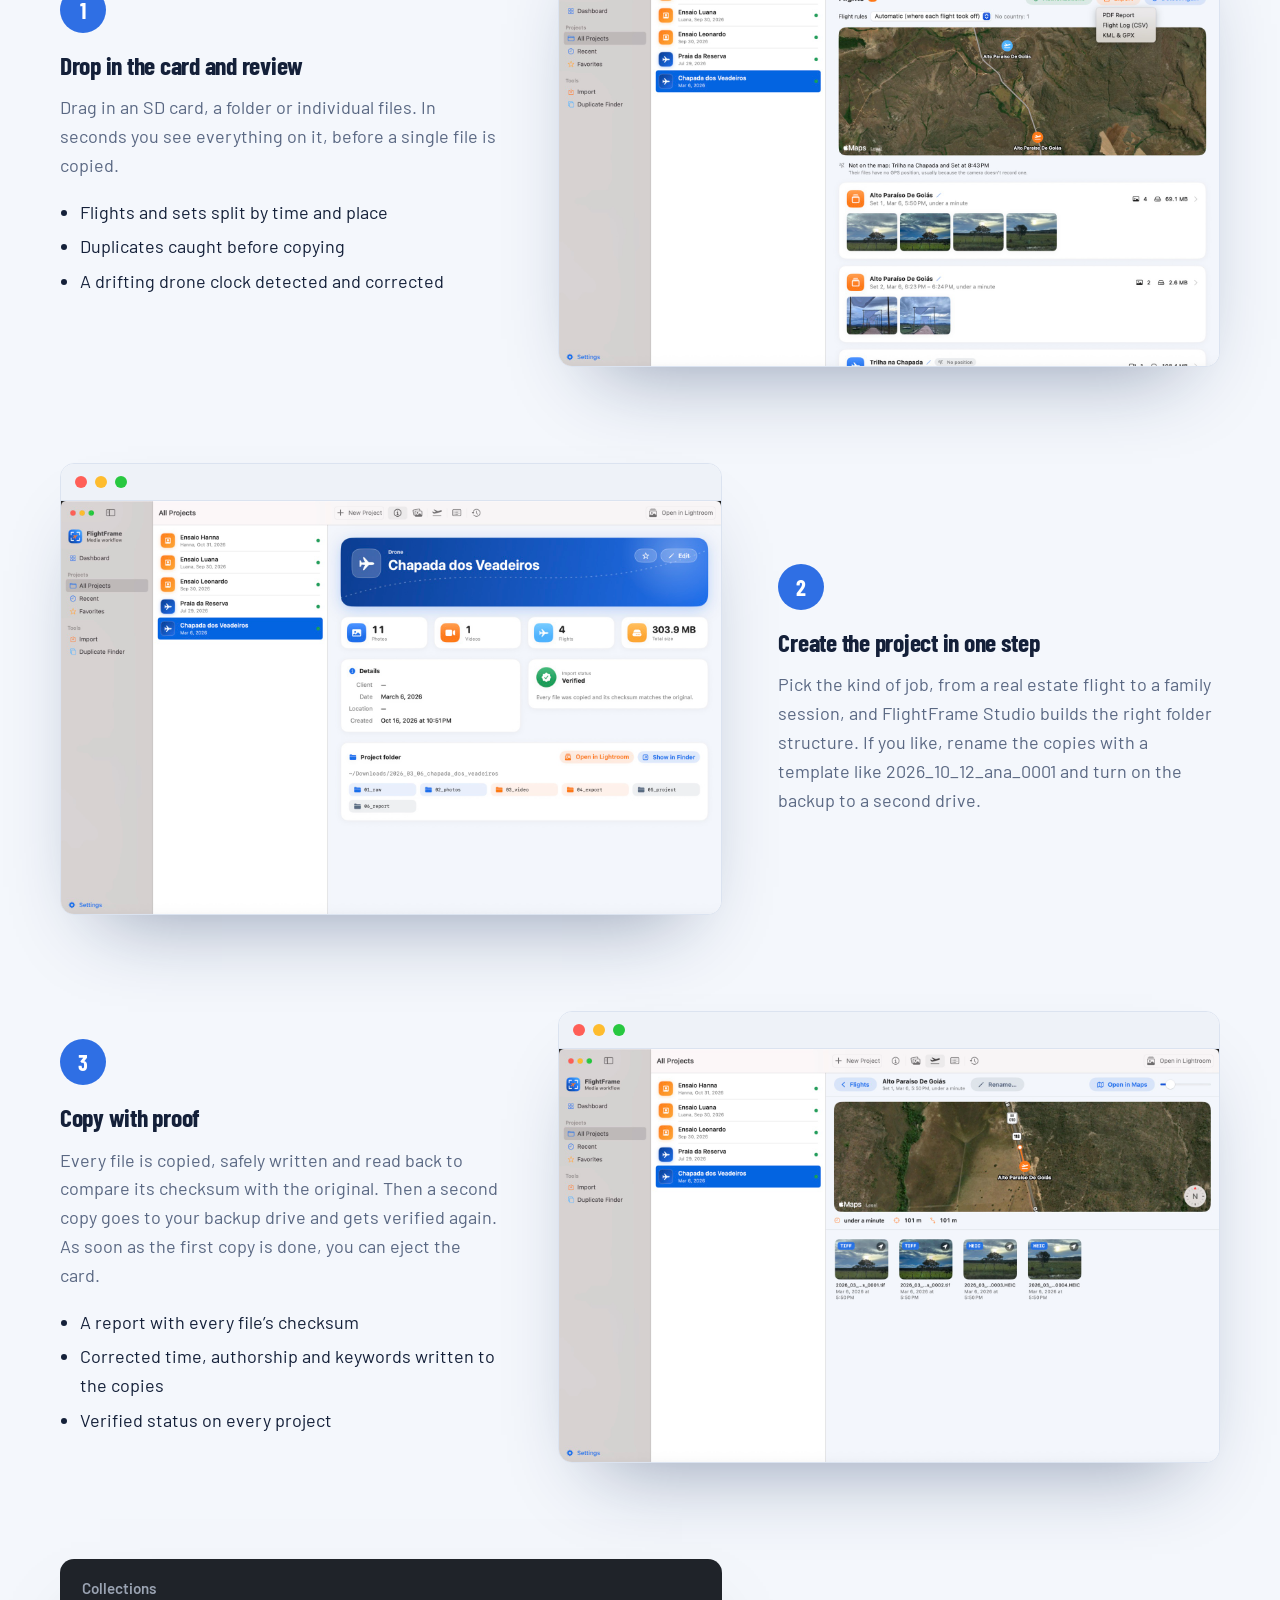
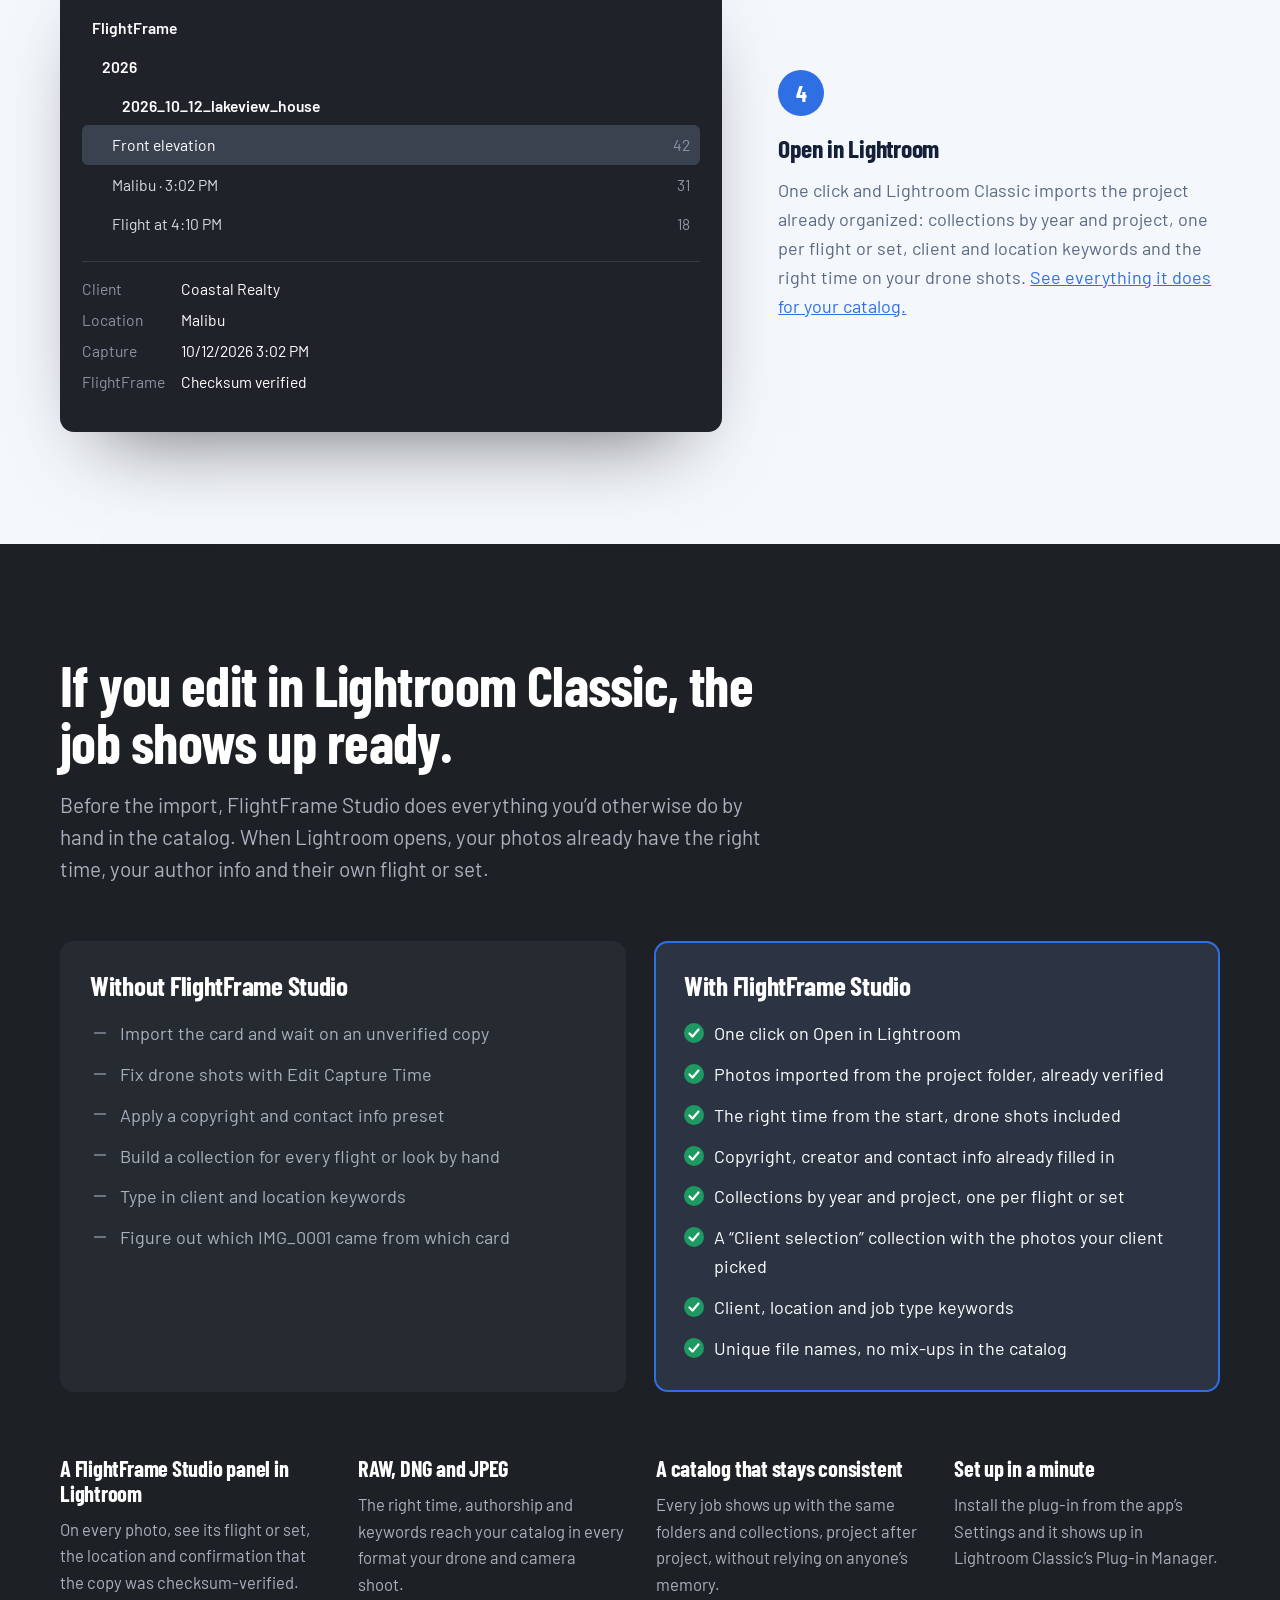
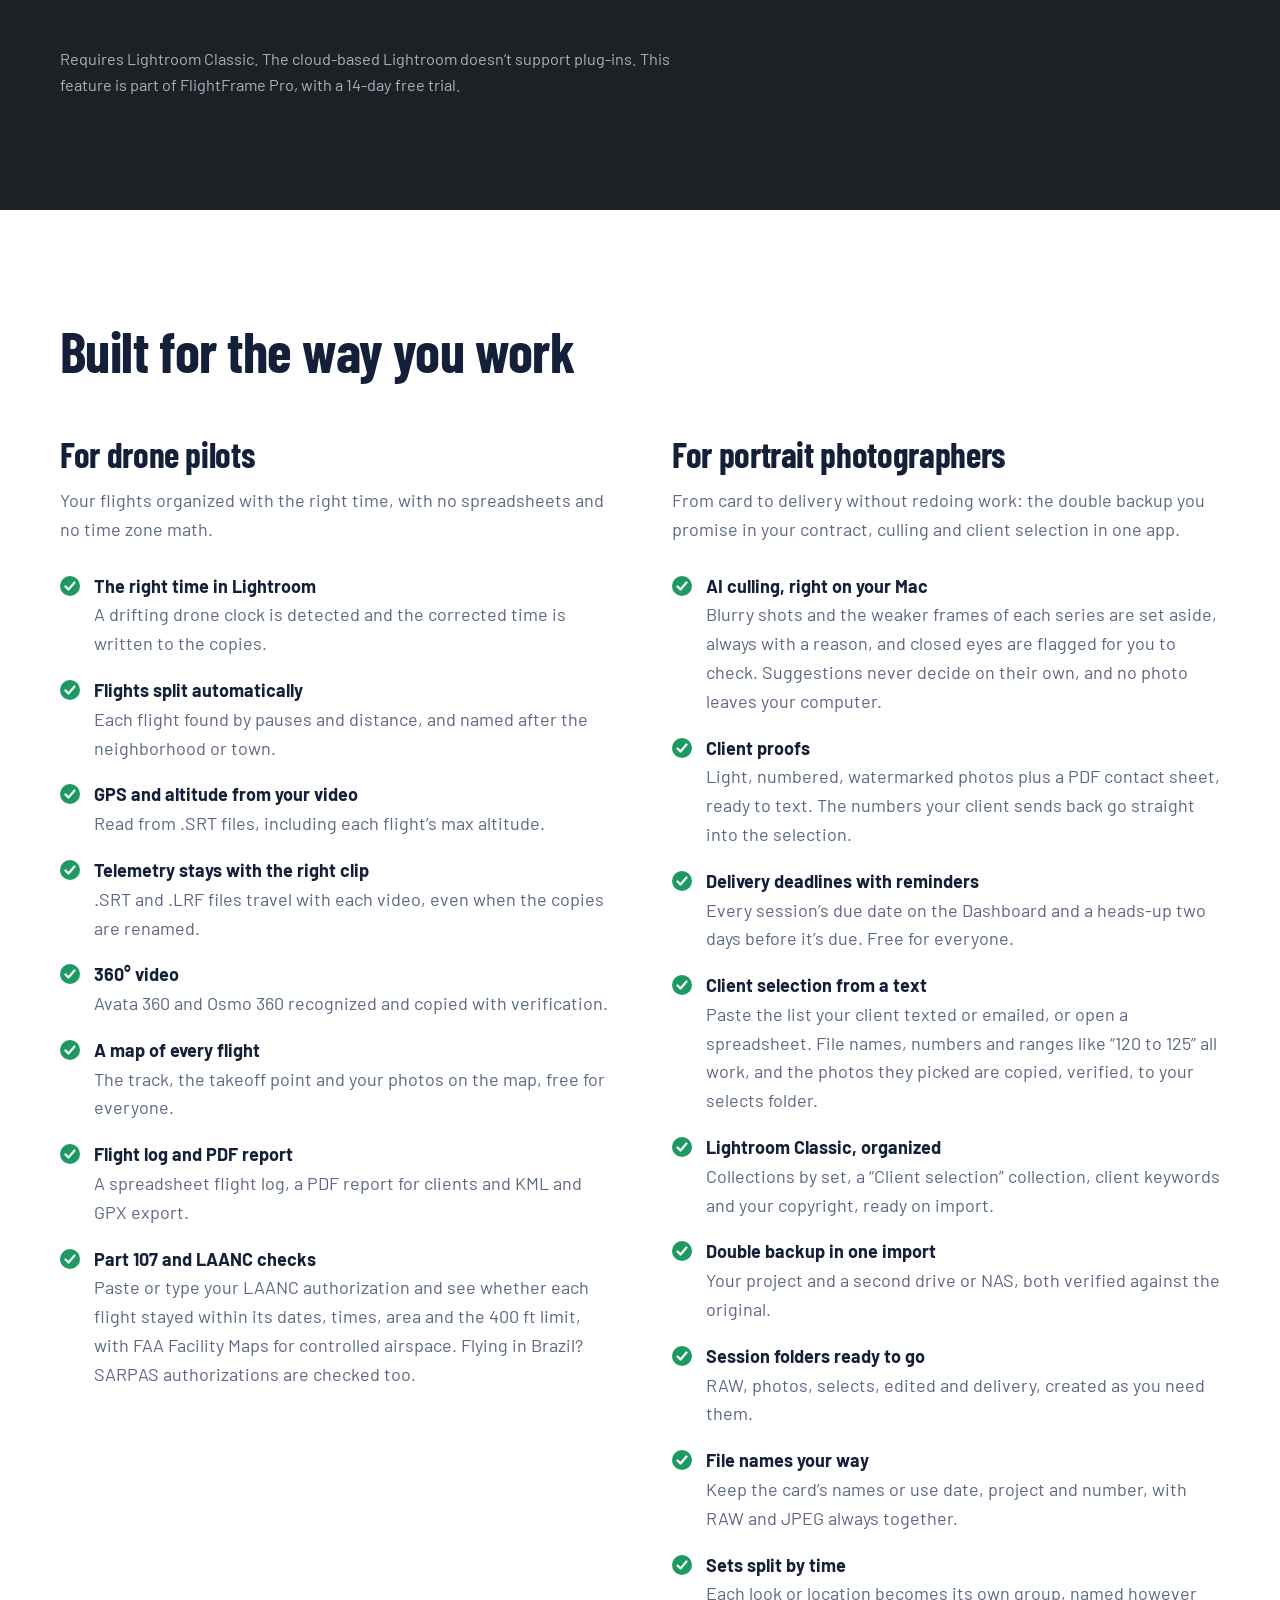
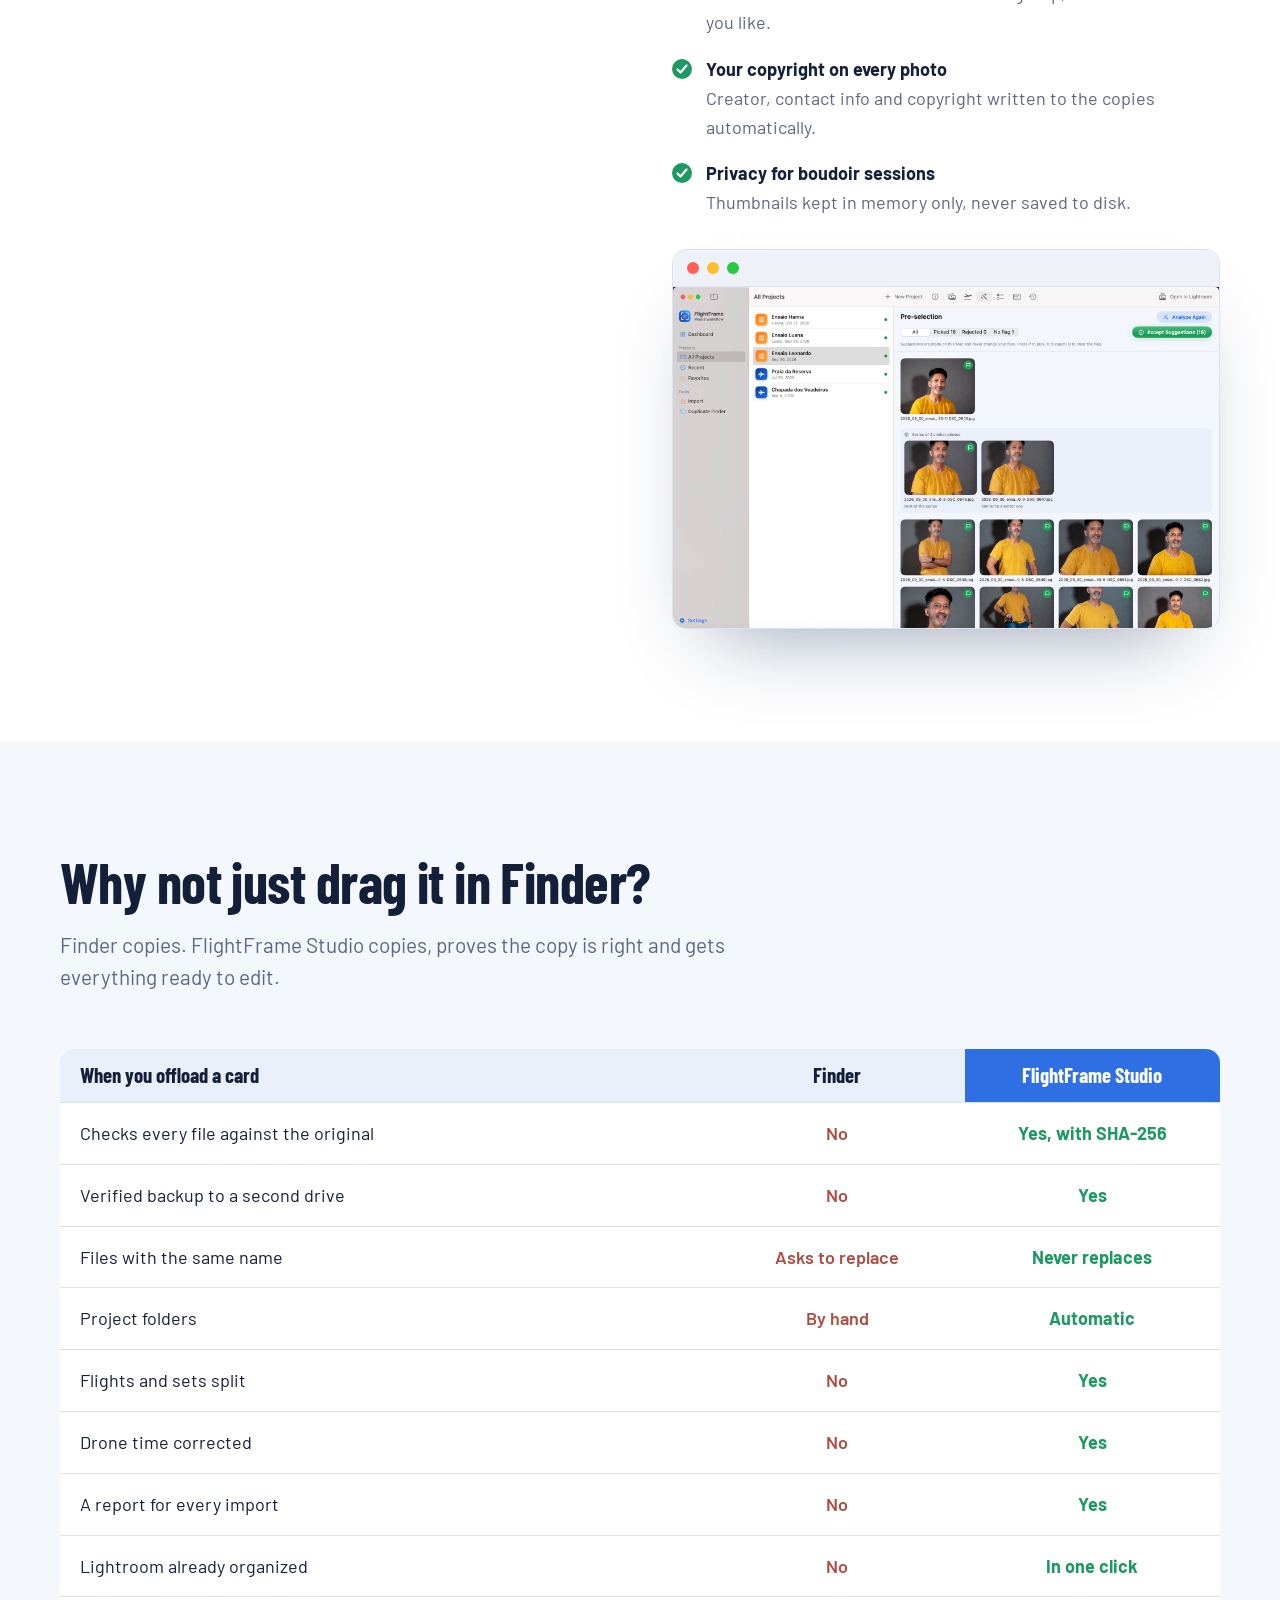
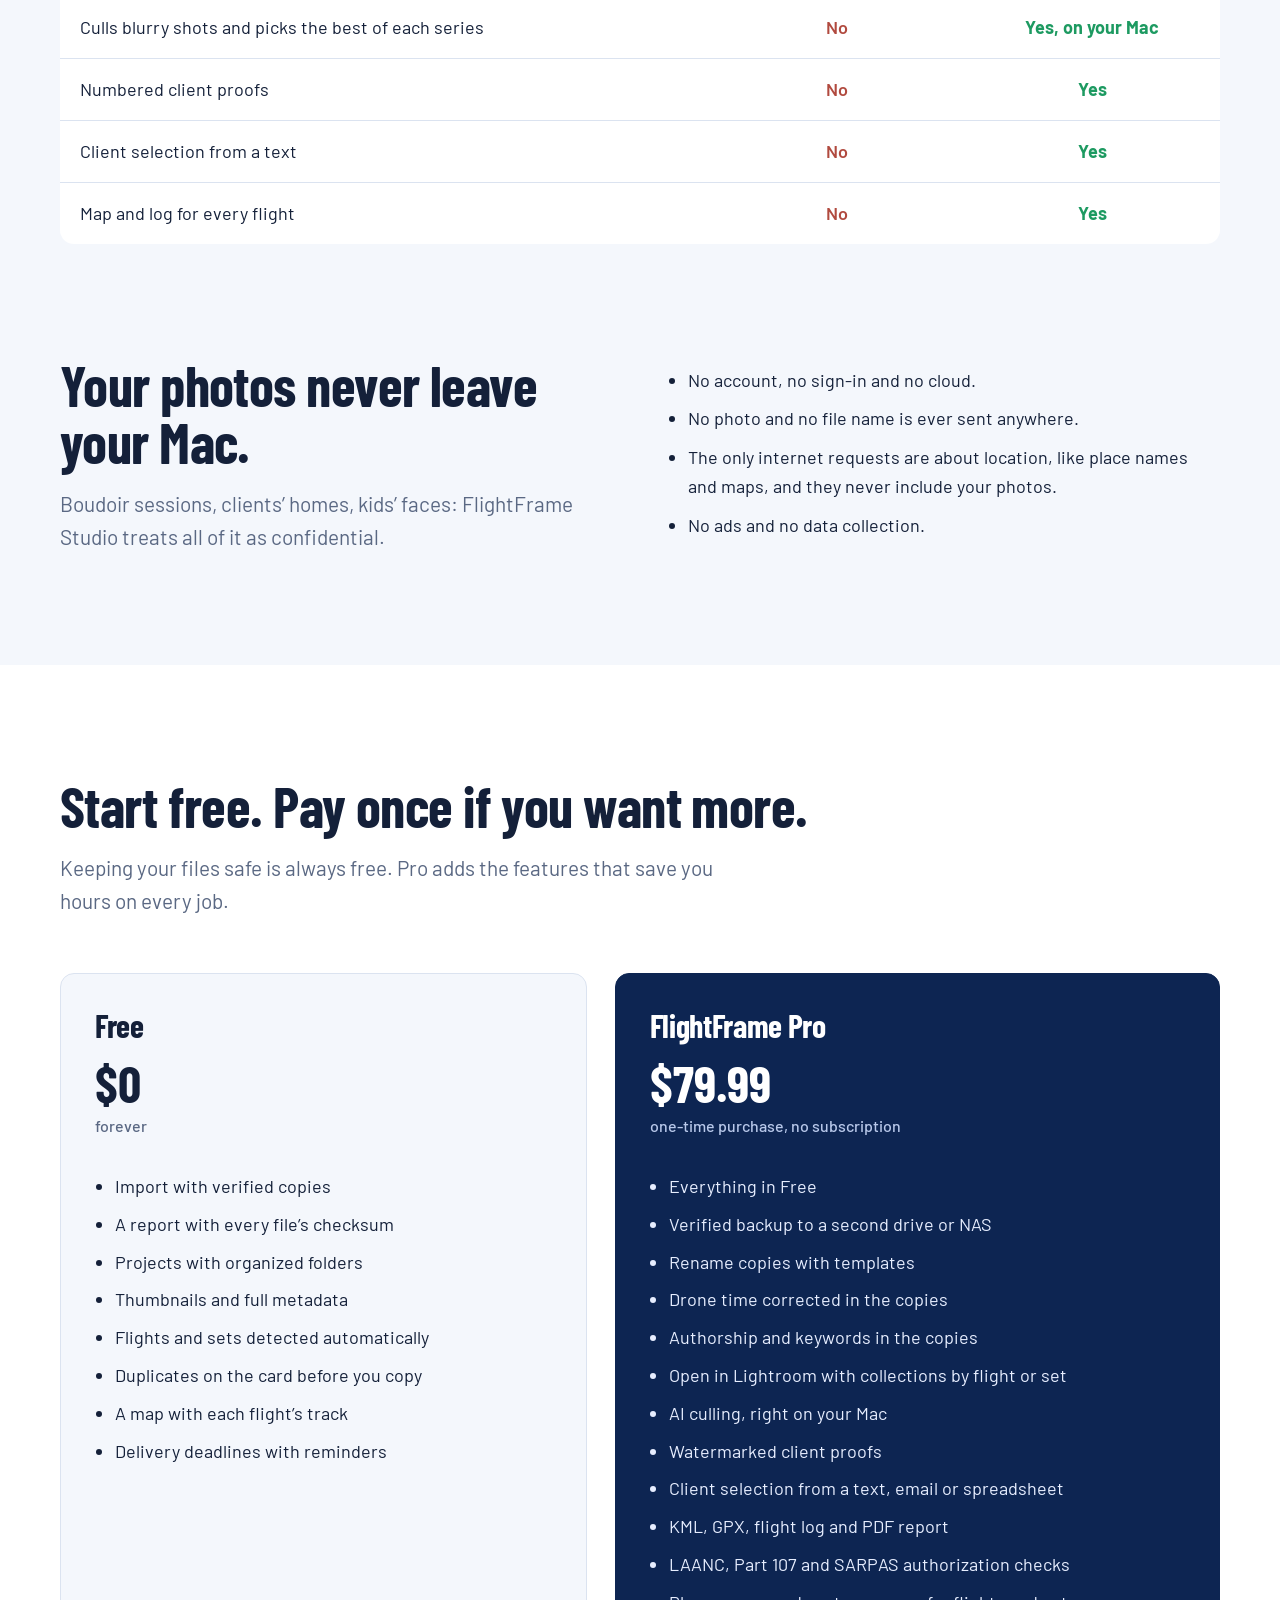
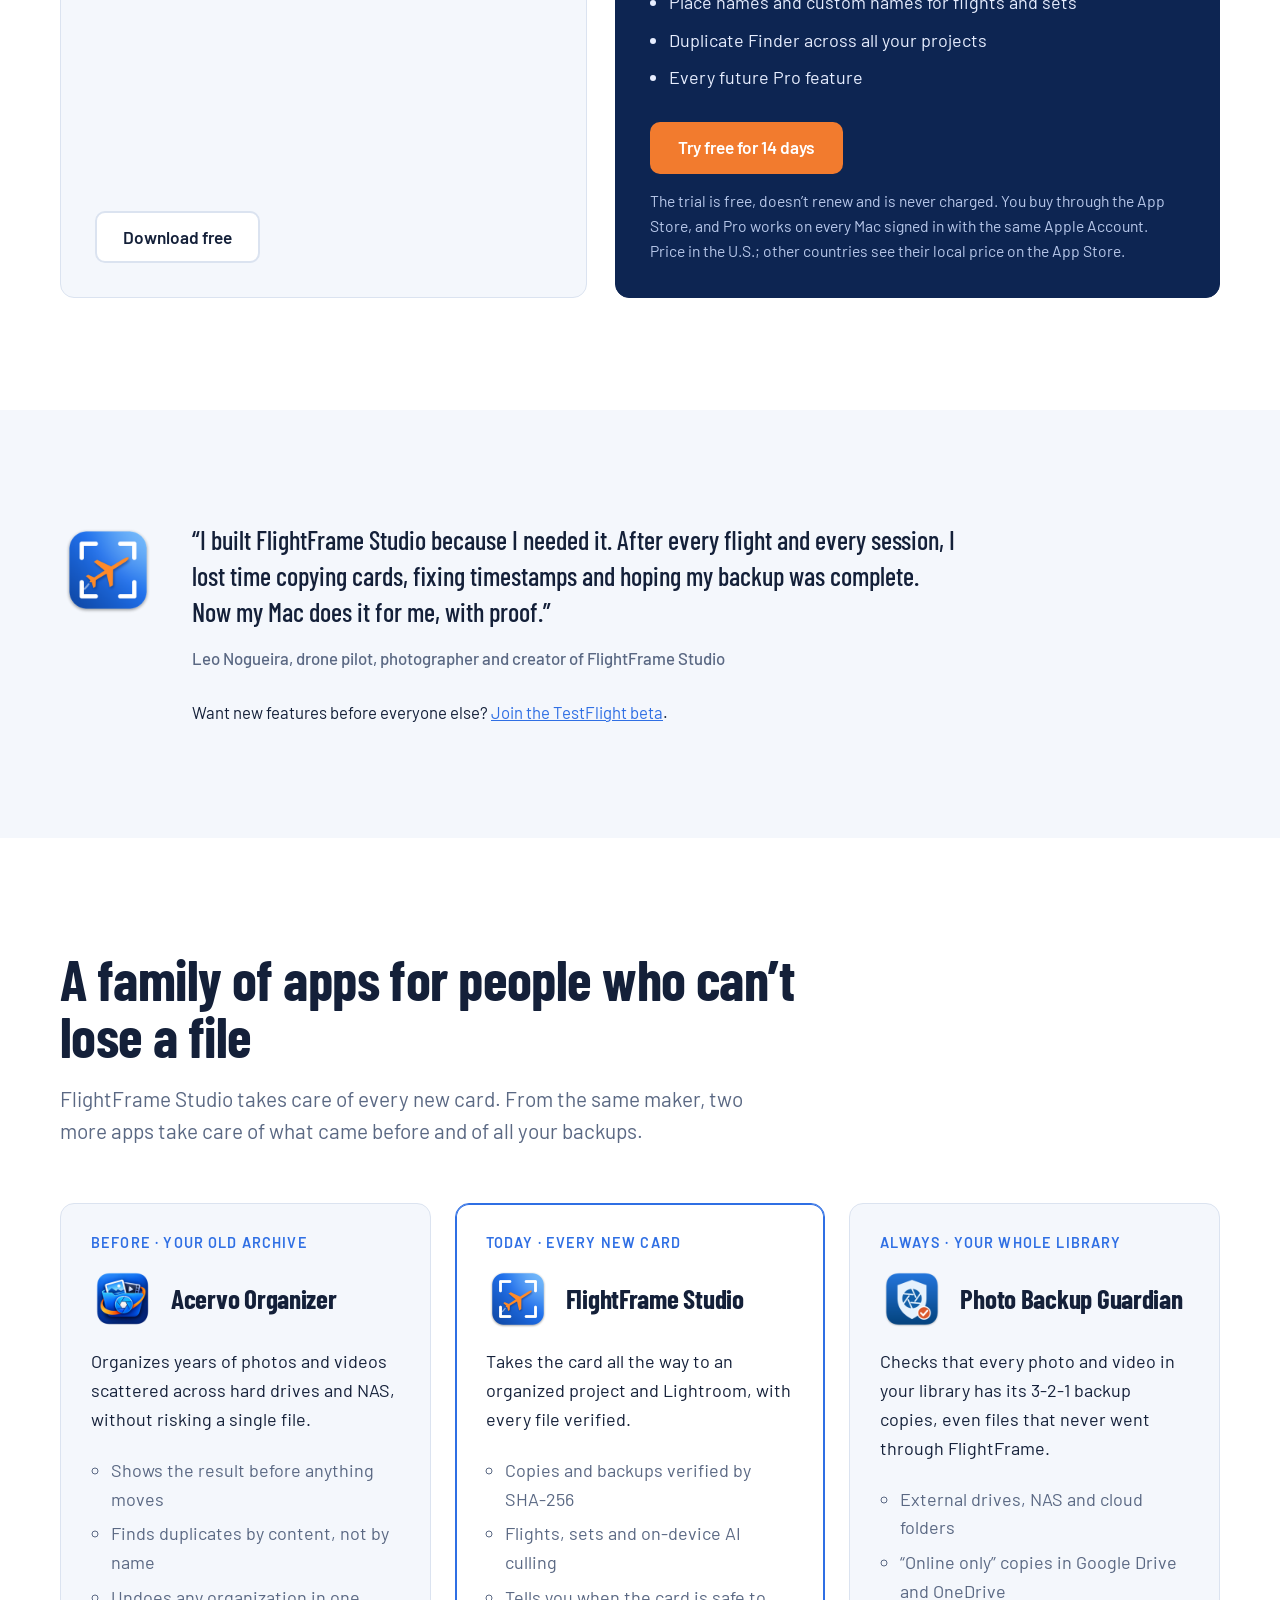
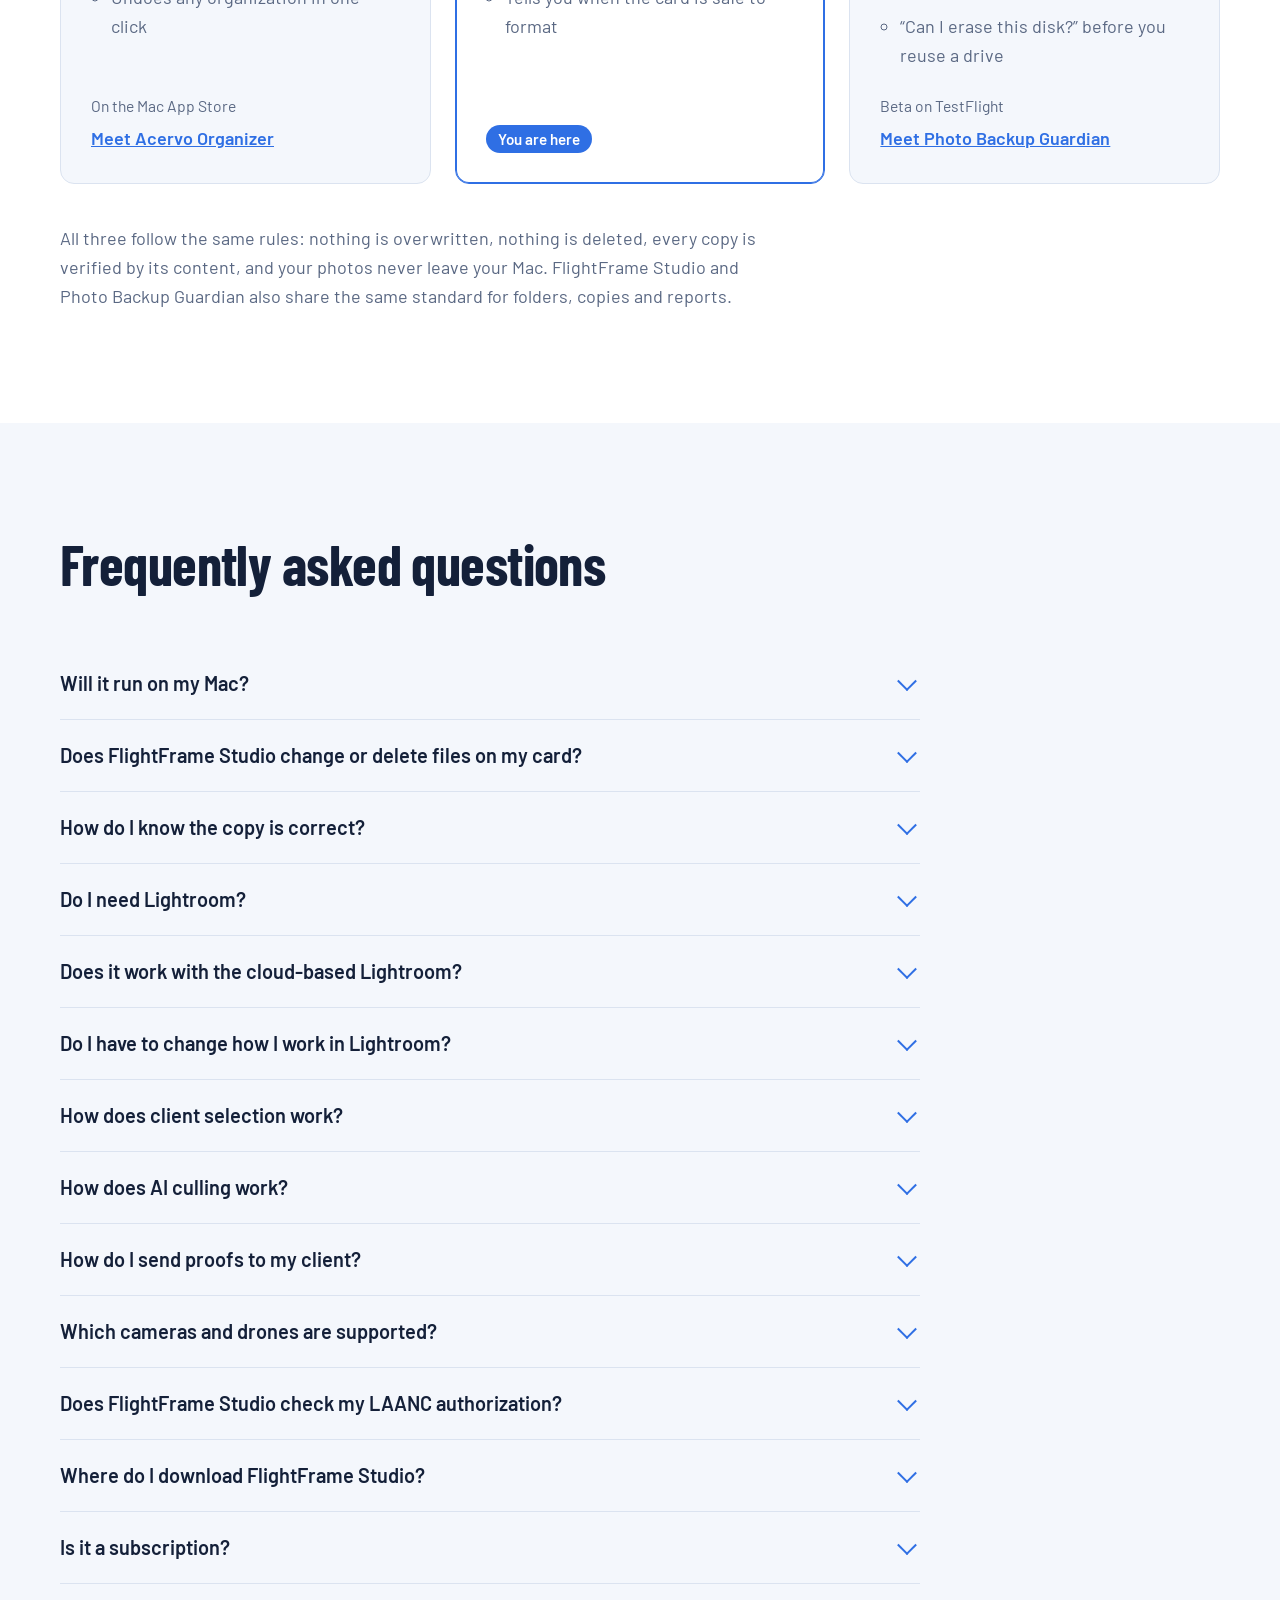
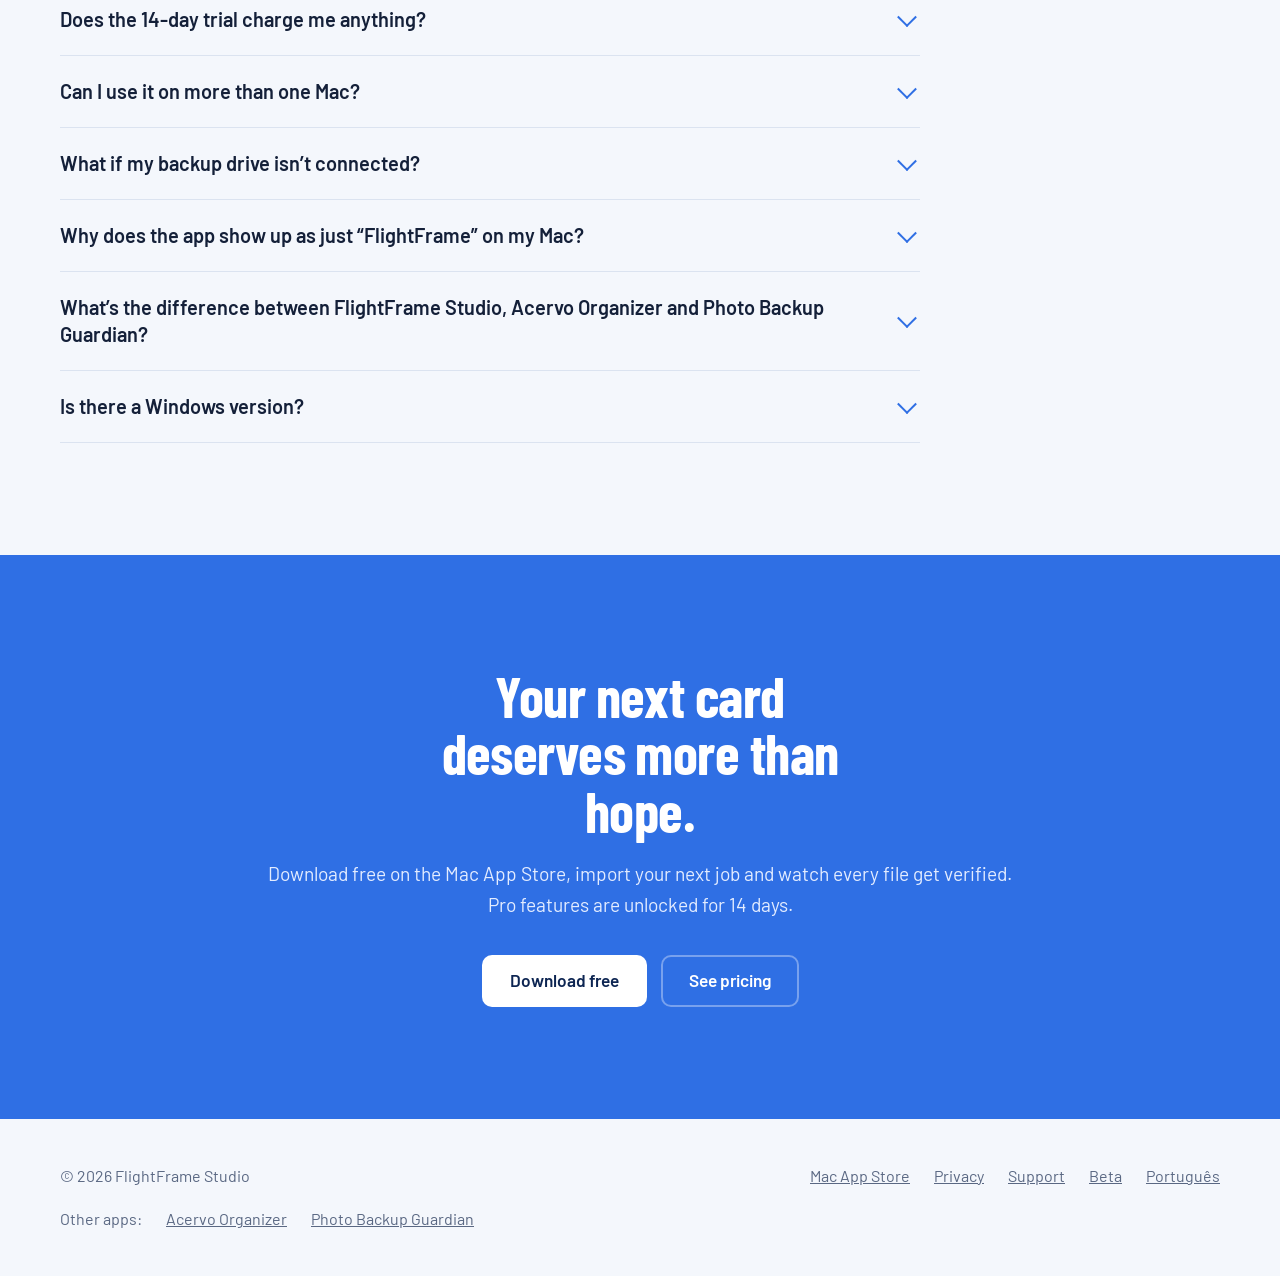
==== commit afe0bb5c: "Add the app family source text and fix the shared rules sentence Acervo Organizer moves files by des" ====
--- a/en/index.html
+++ b/en/index.html
@@ -527,7 +527,7 @@
           <a class="family-link" href="https://photobackupguardian.app">Meet Photo Backup Guardian</a>
         </li>
       </ol>
-      <p class="family-rules">All three follow the same rules: originals are never changed or deleted, nothing is overwritten, every copy is verified by its content, and no photo leaves your Mac. FlightFrame Studio and Photo Backup Guardian also share the same standard for folders, copies and reports.</p>
+      <p class="family-rules">All three follow the same rules: nothing is overwritten, nothing is deleted, every copy is verified by its content, and your photos never leave your Mac. FlightFrame Studio and Photo Backup Guardian also share the same standard for folders, copies and reports.</p>
     </div>
   </section>
 
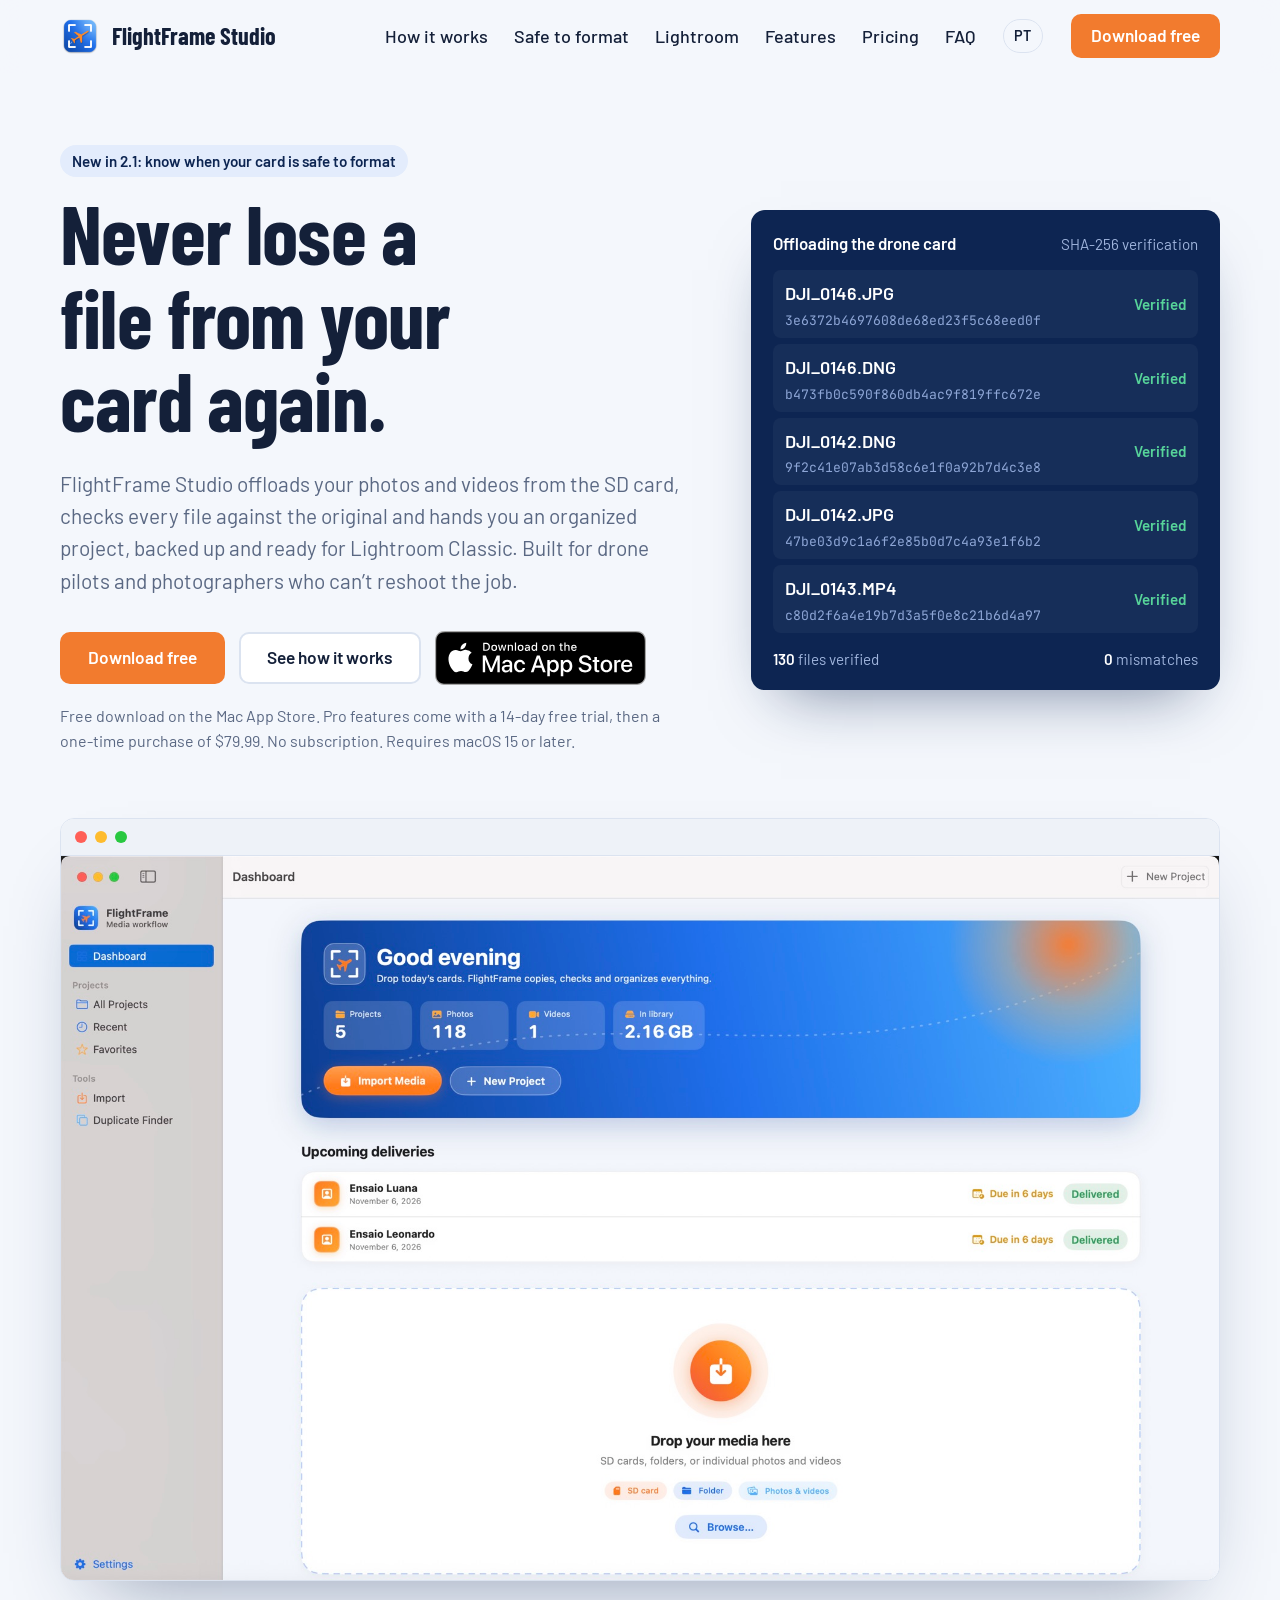
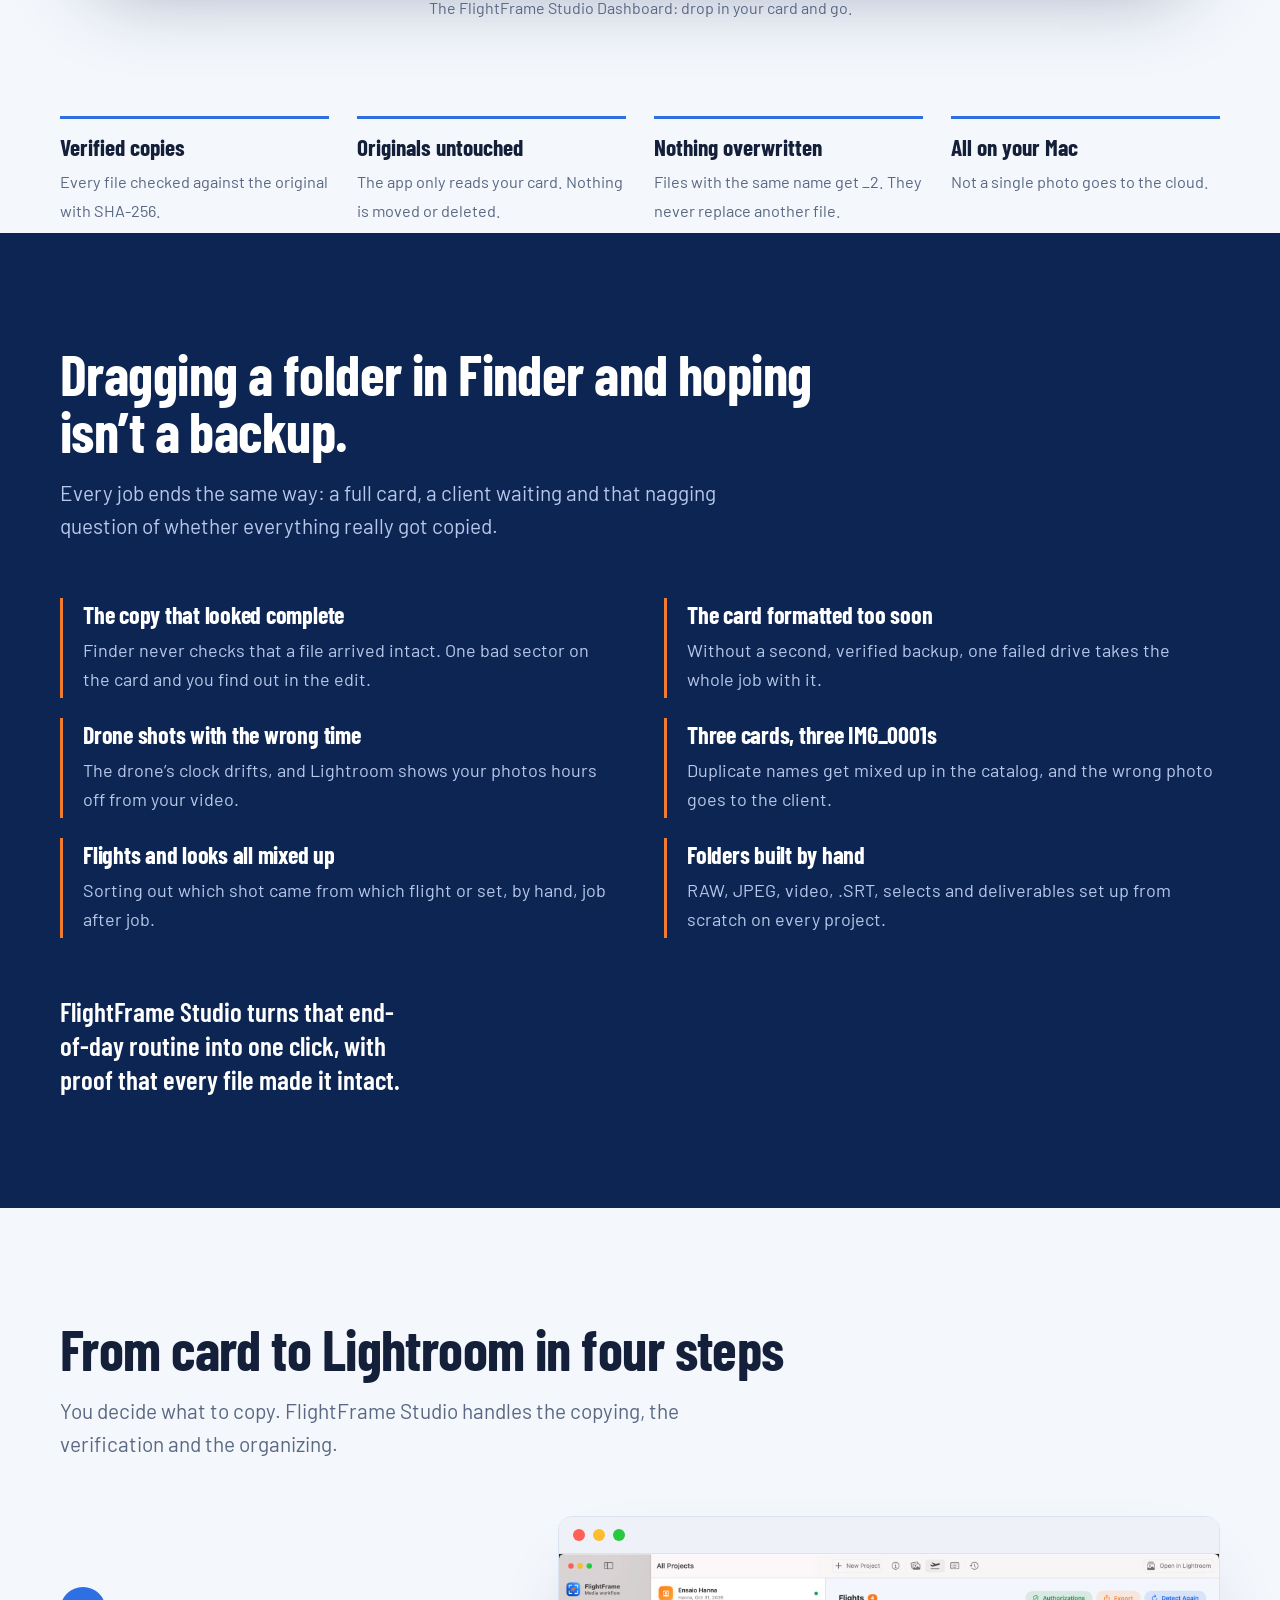
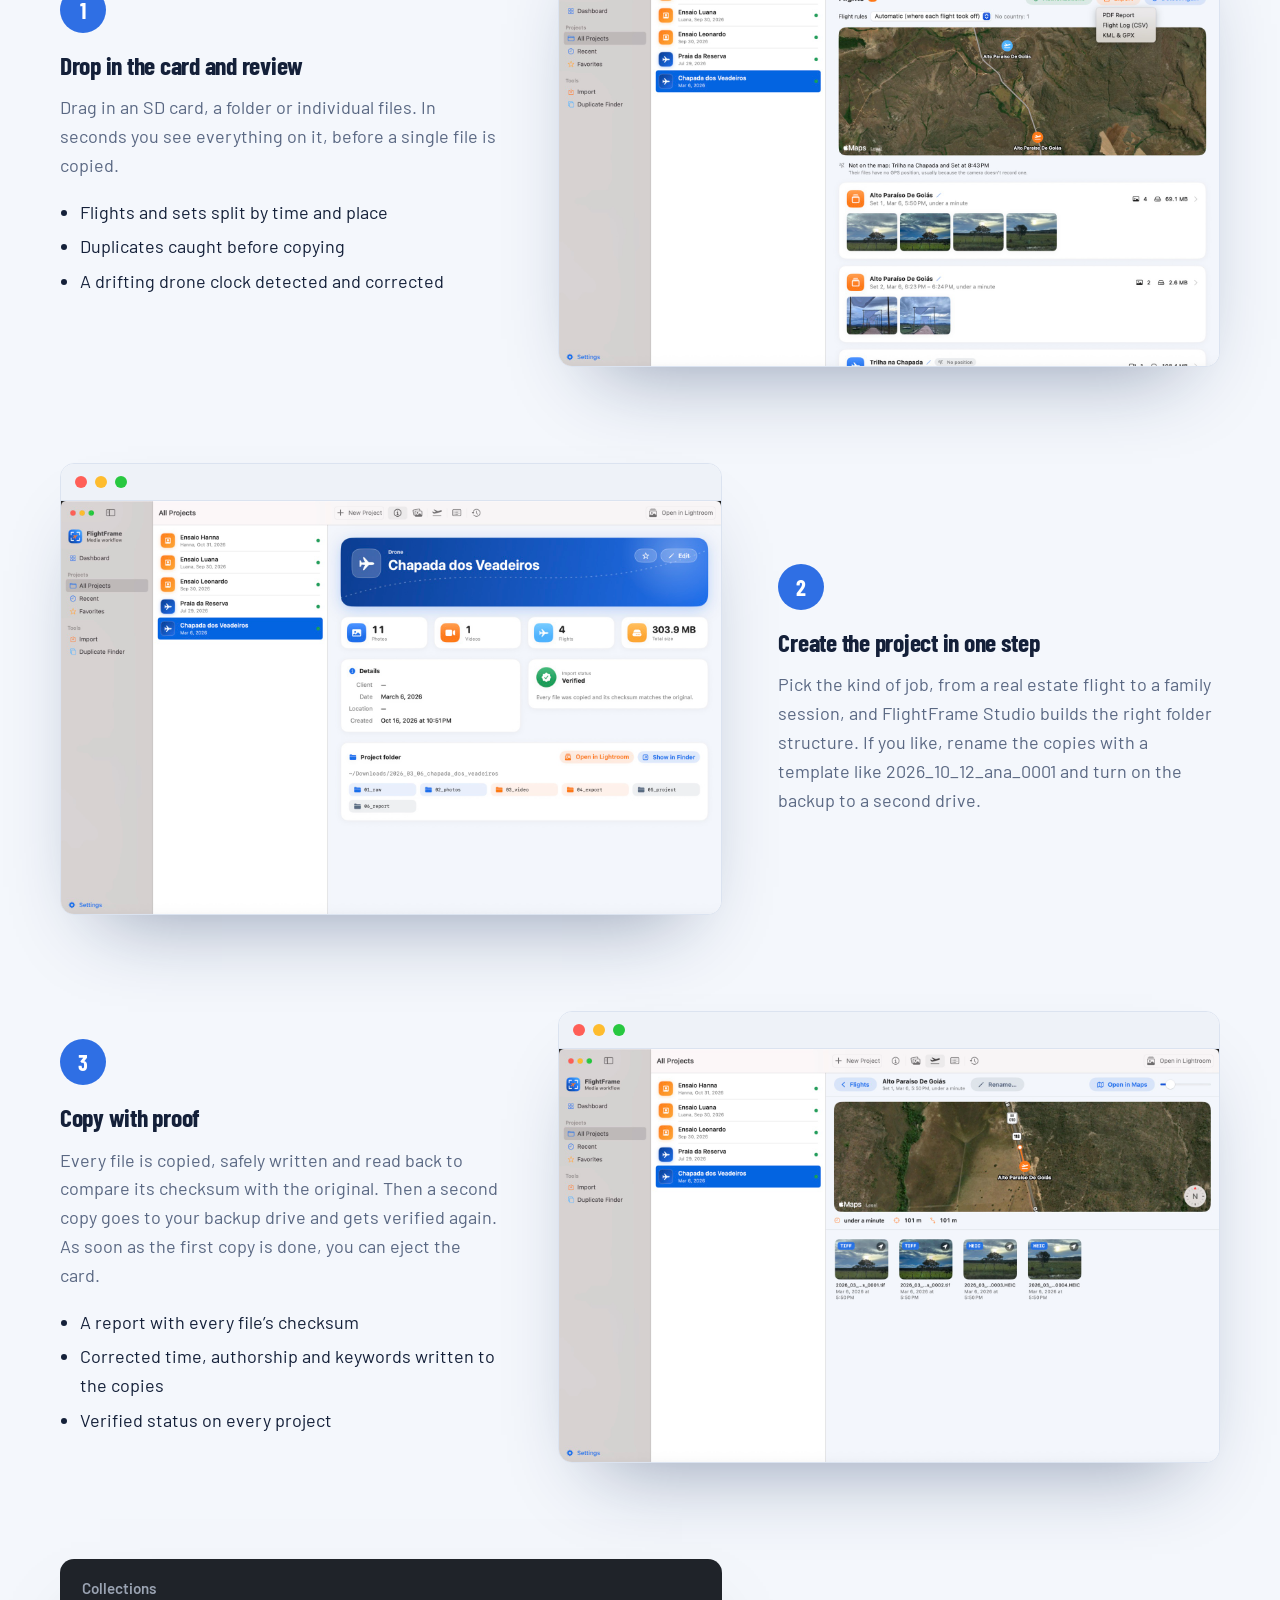
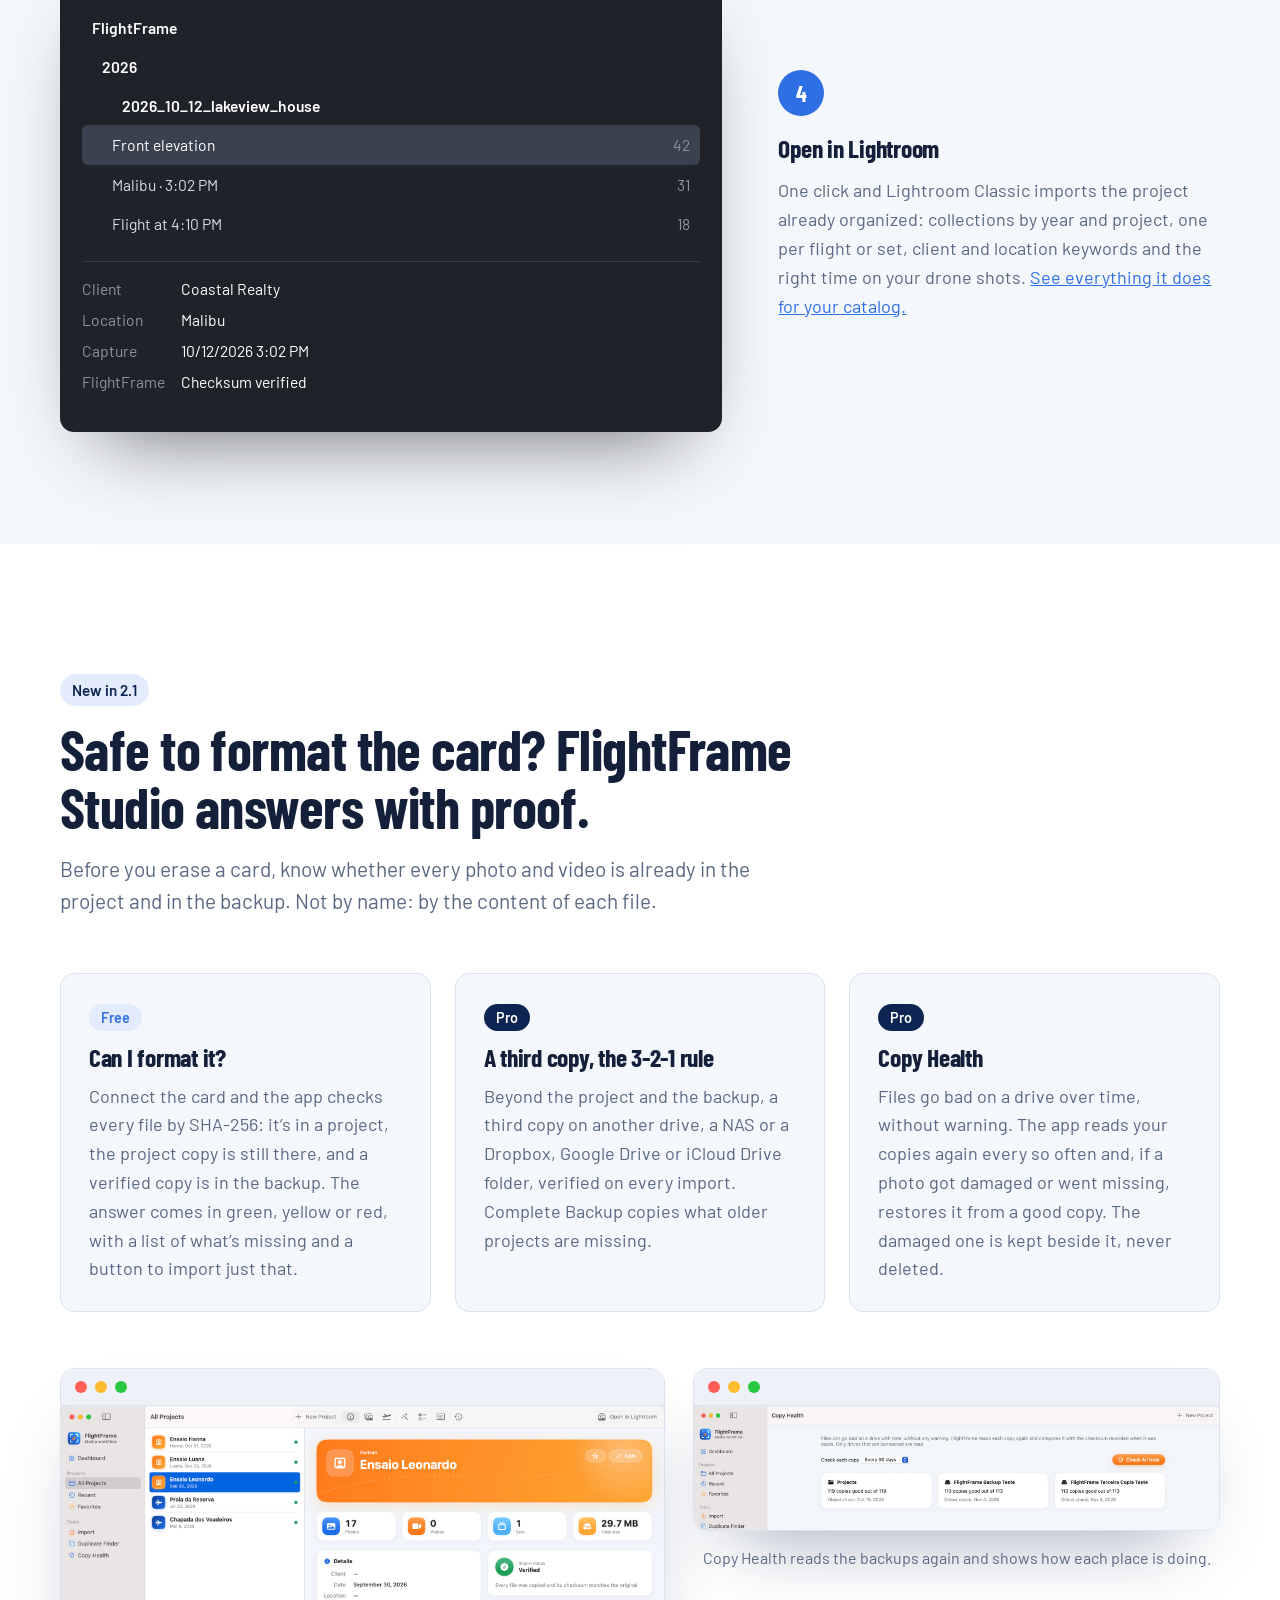
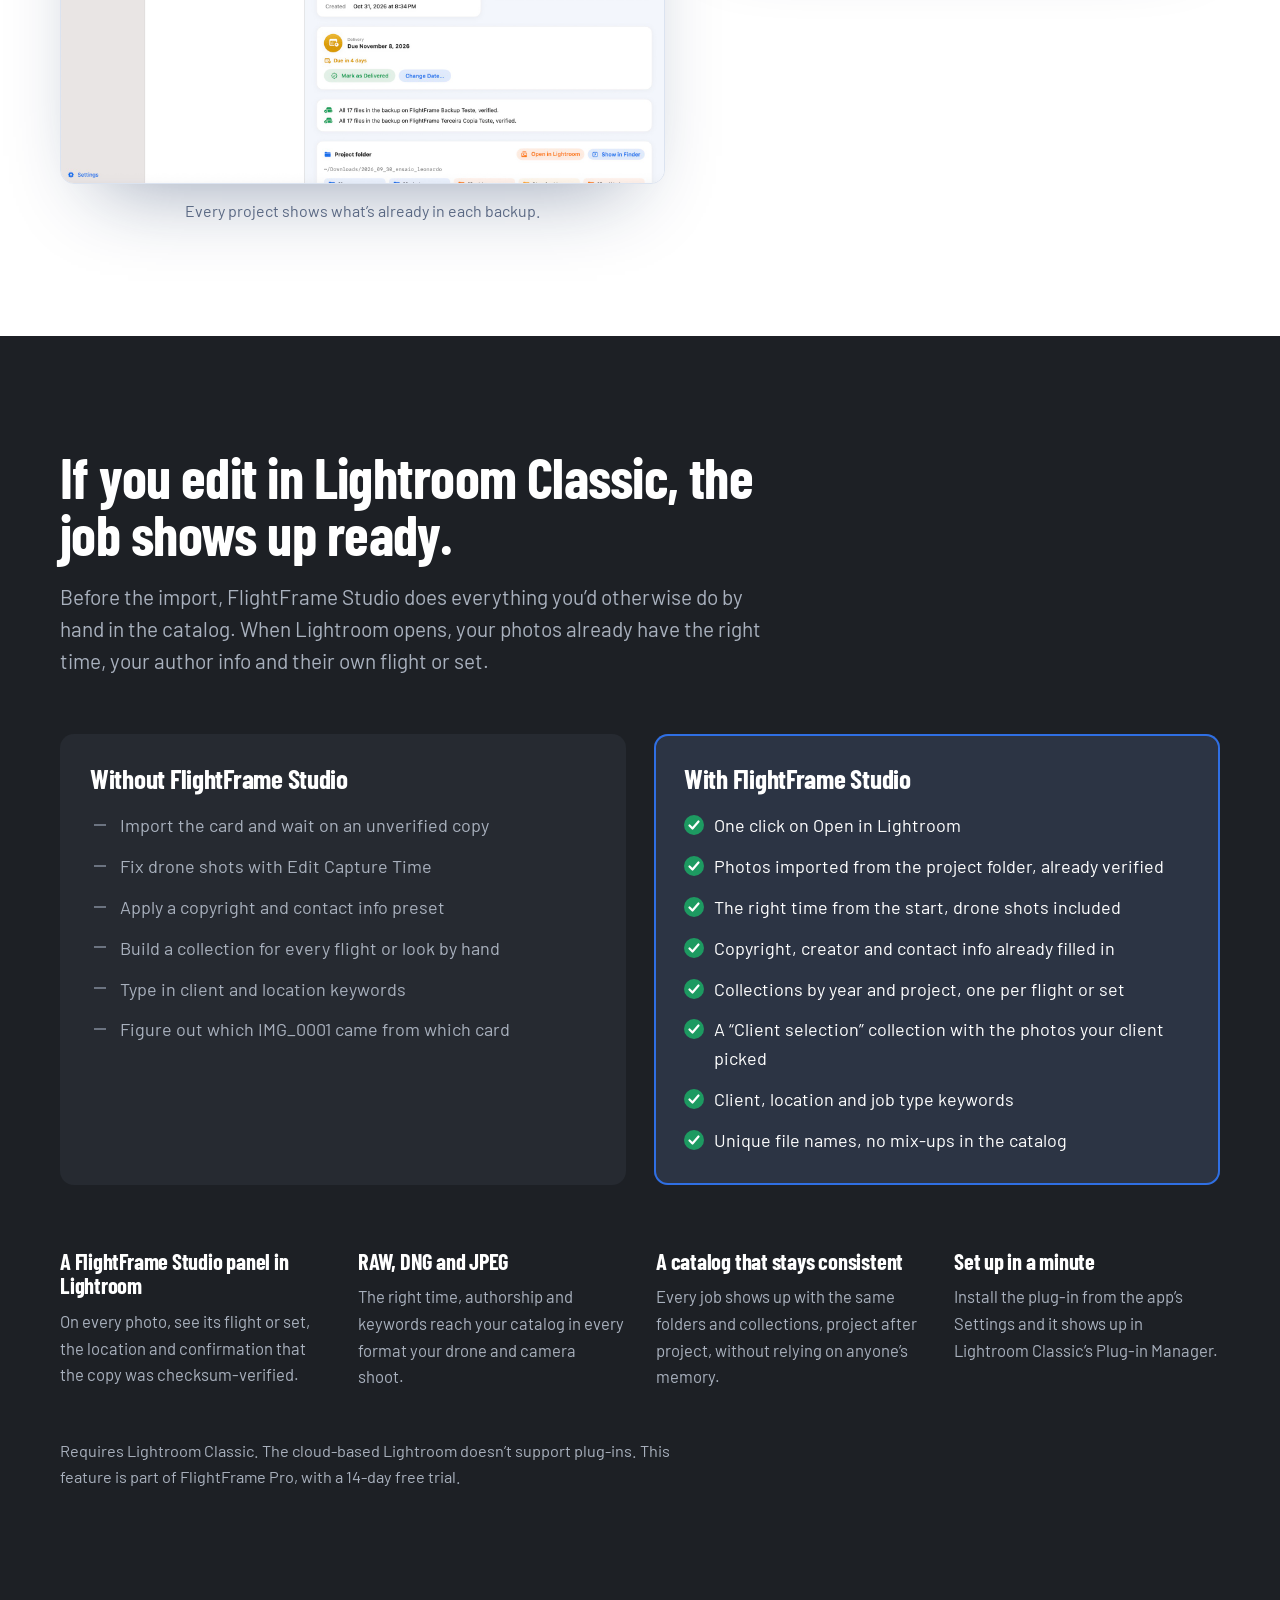
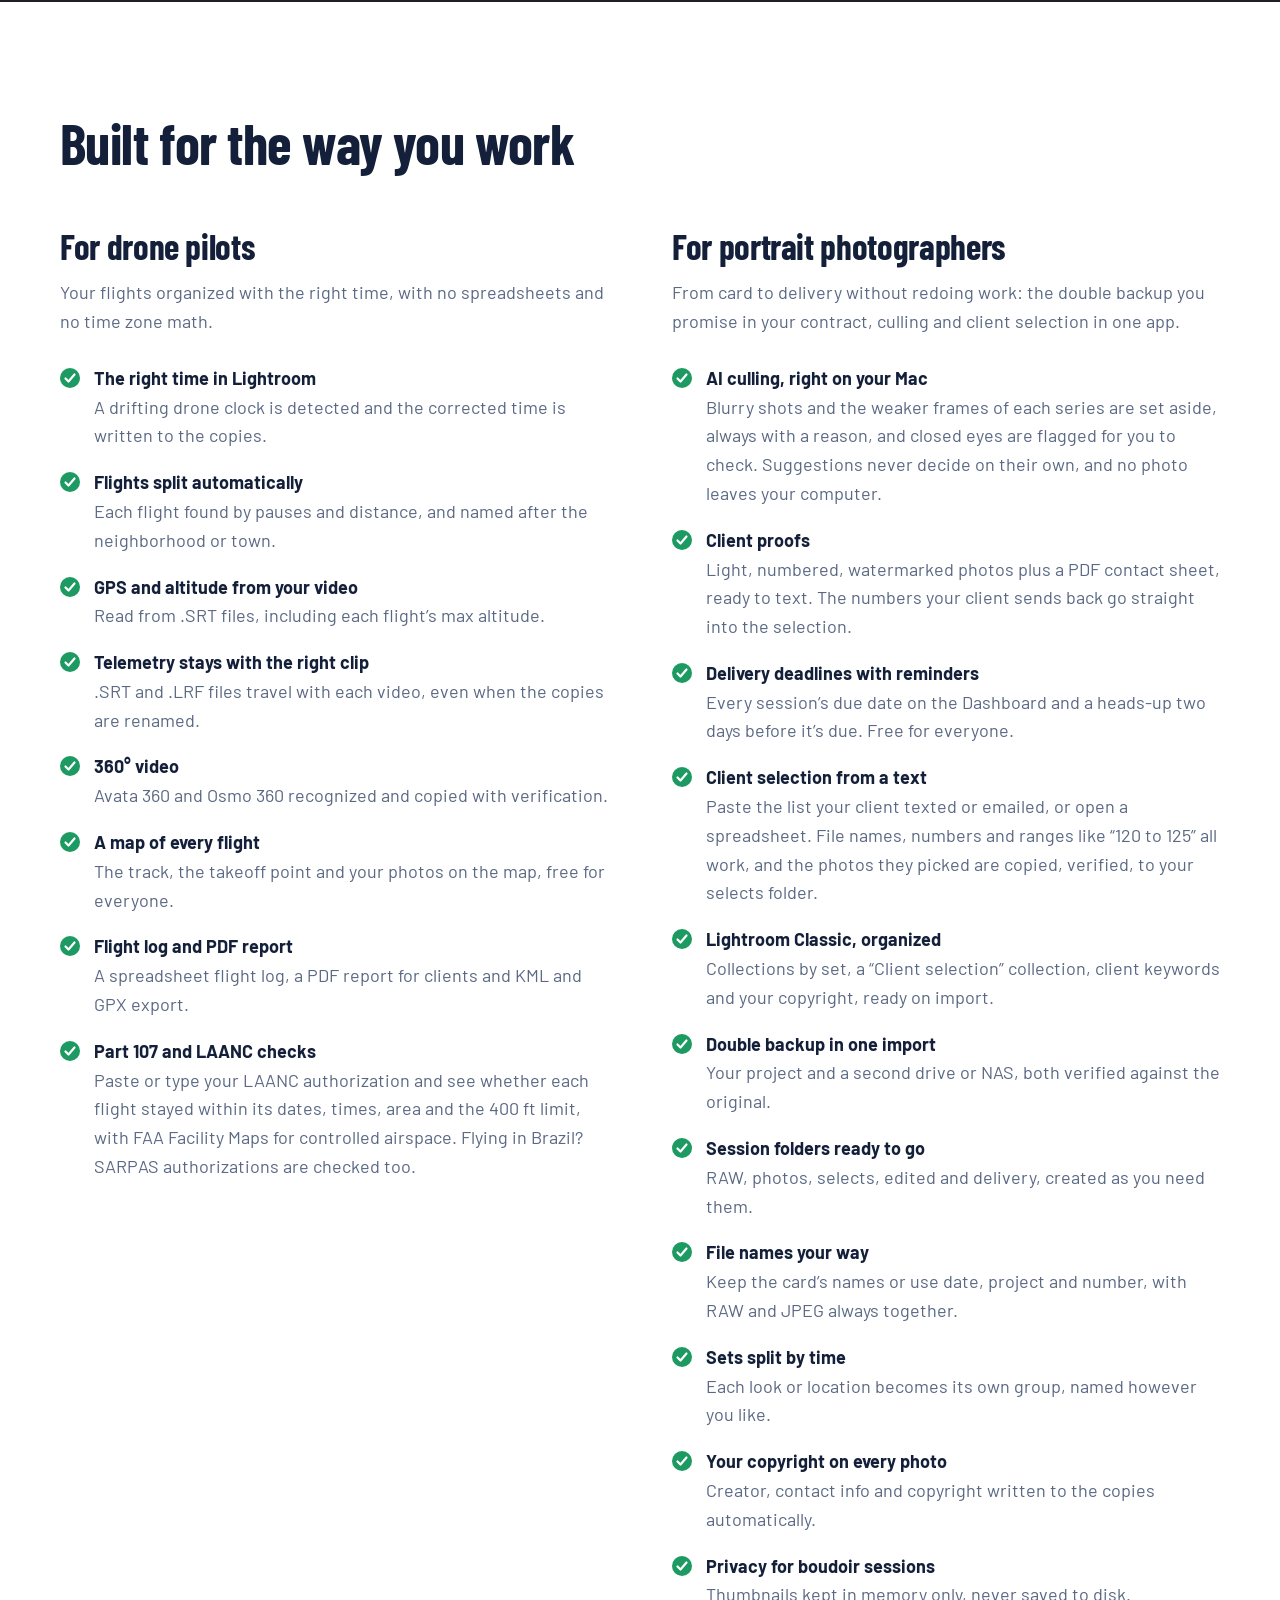
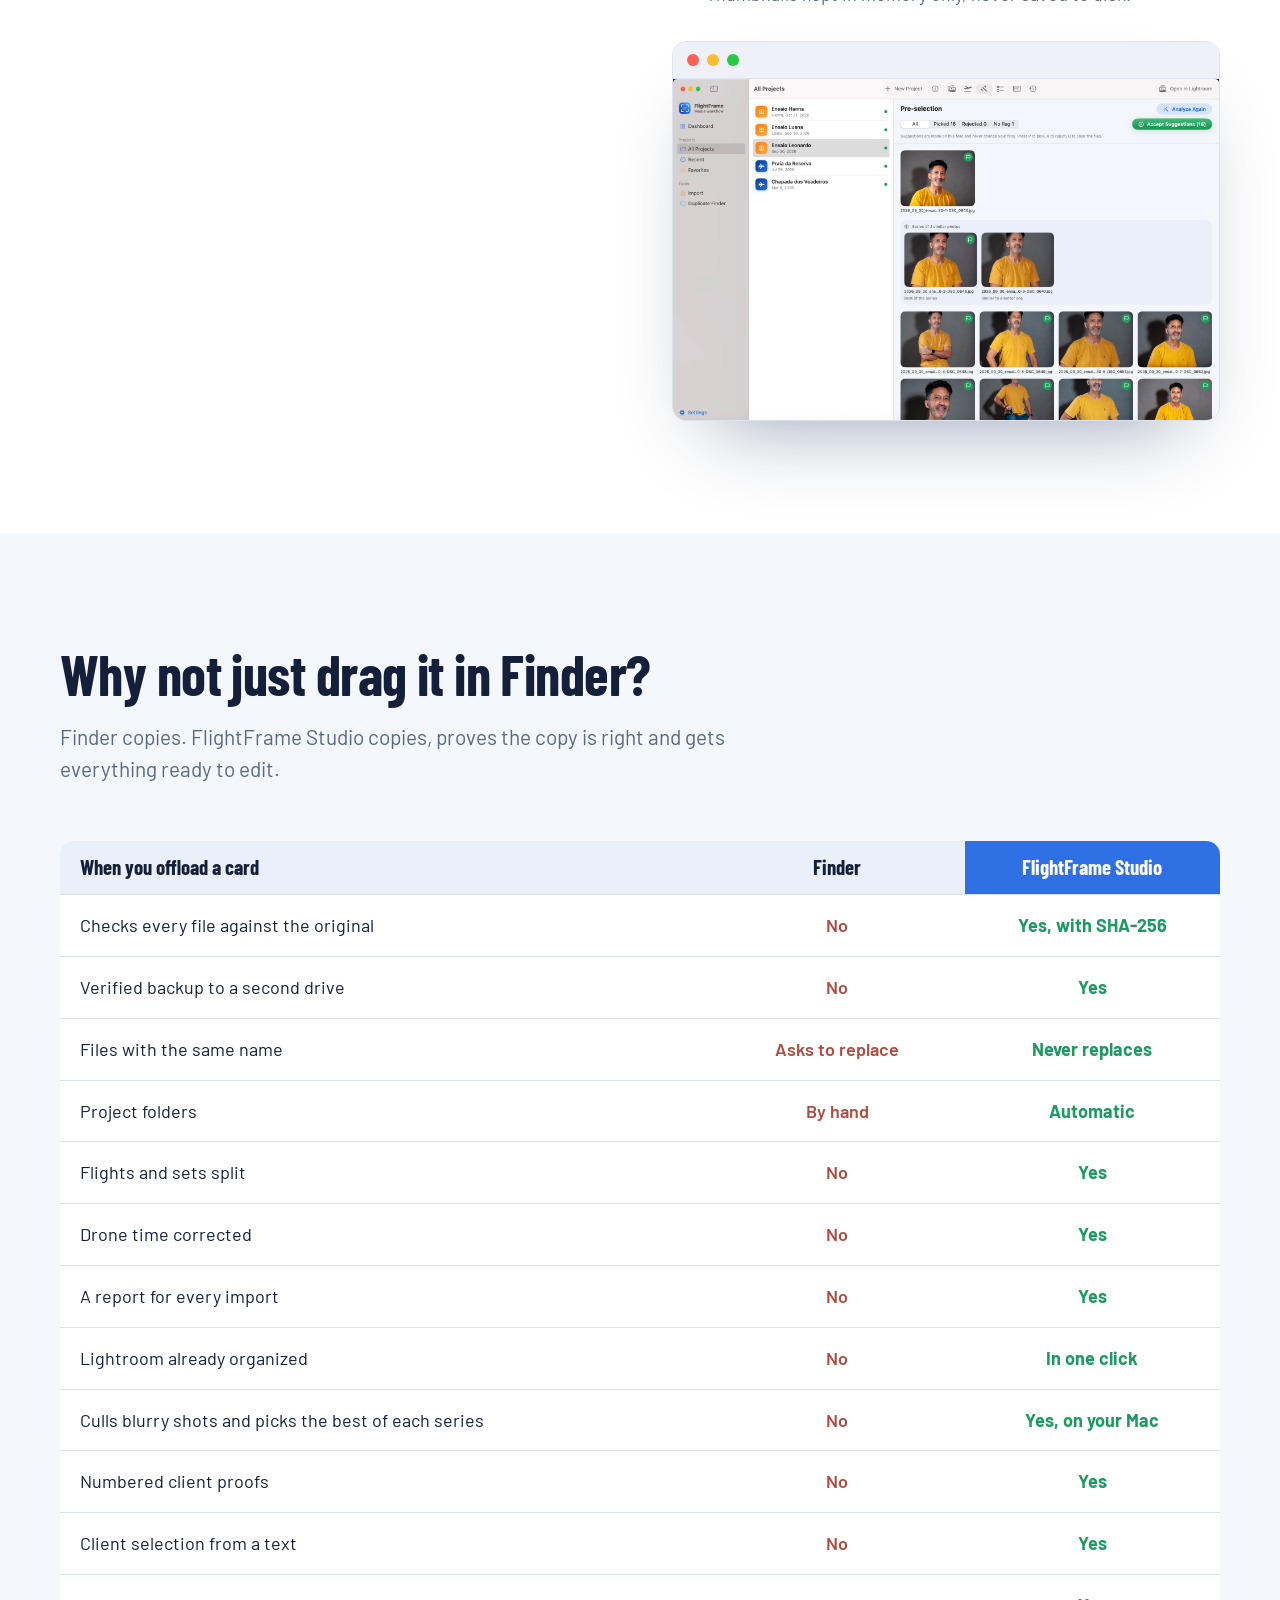
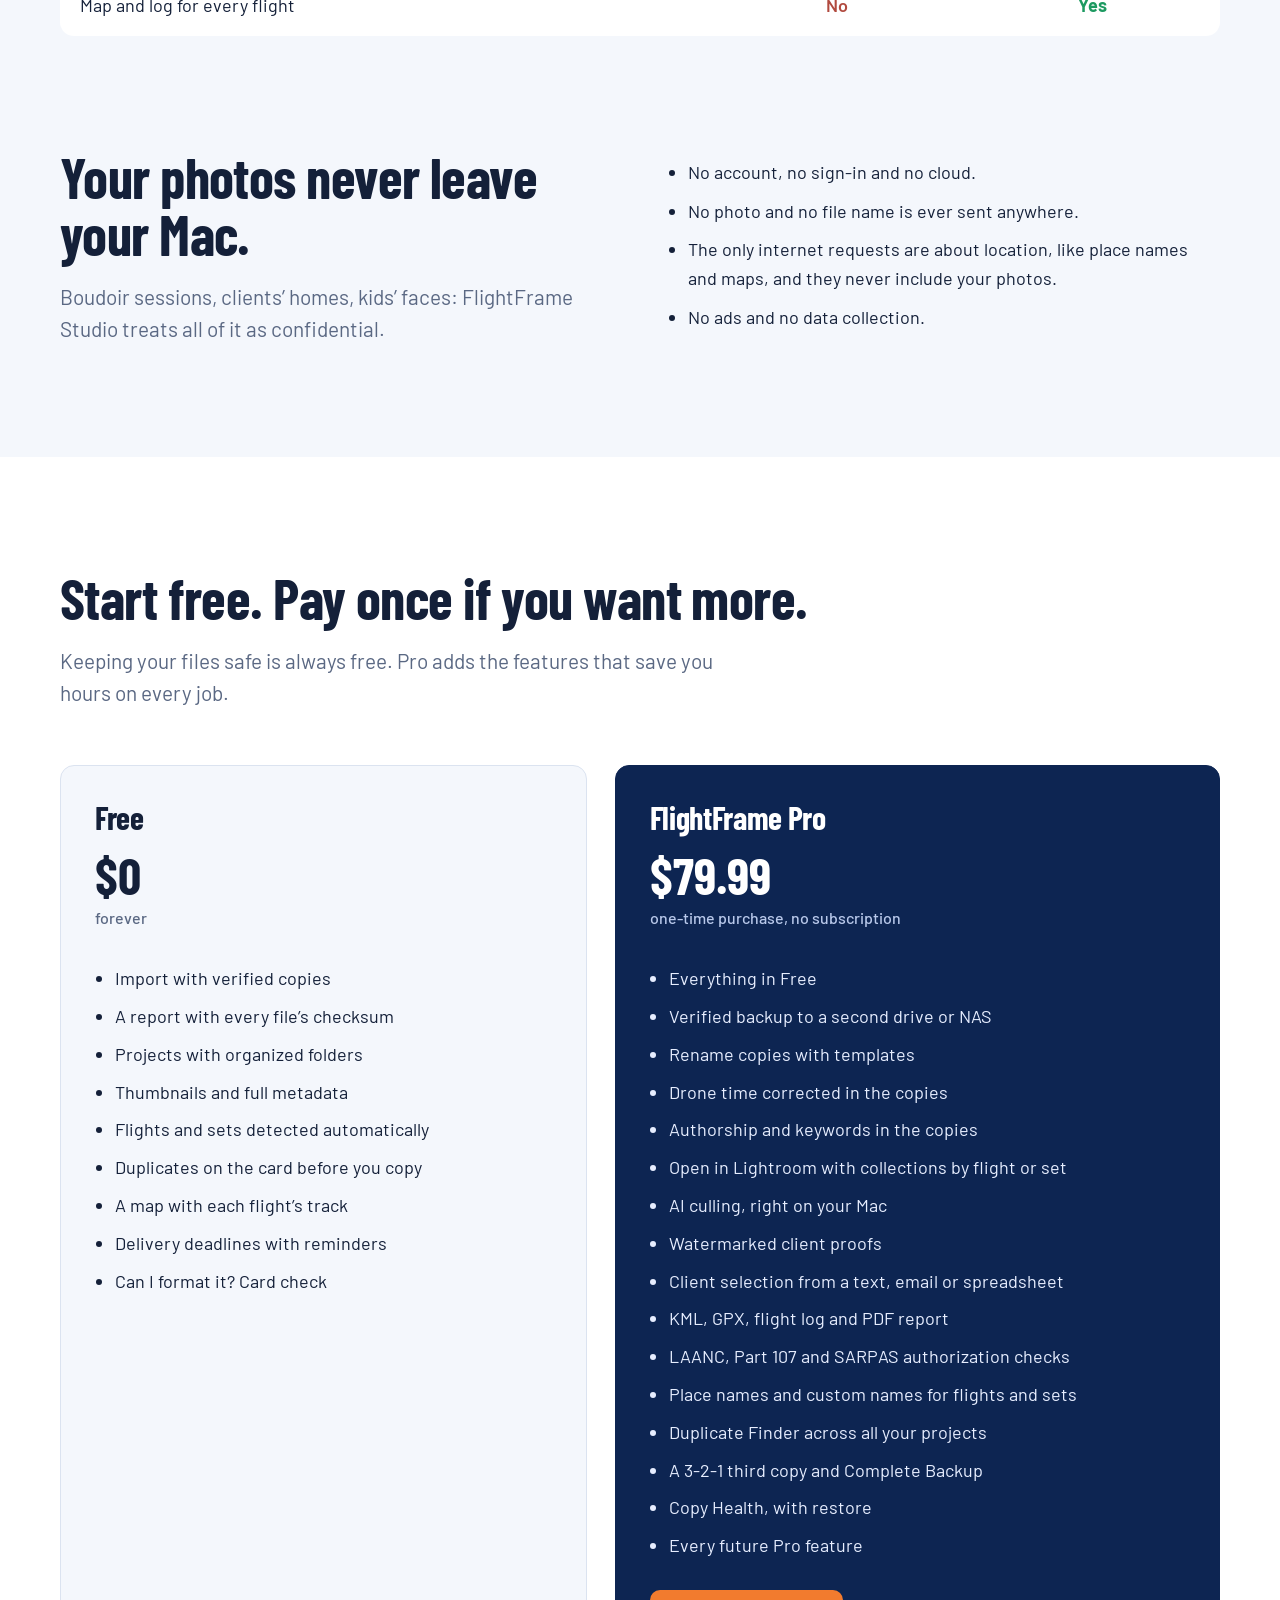
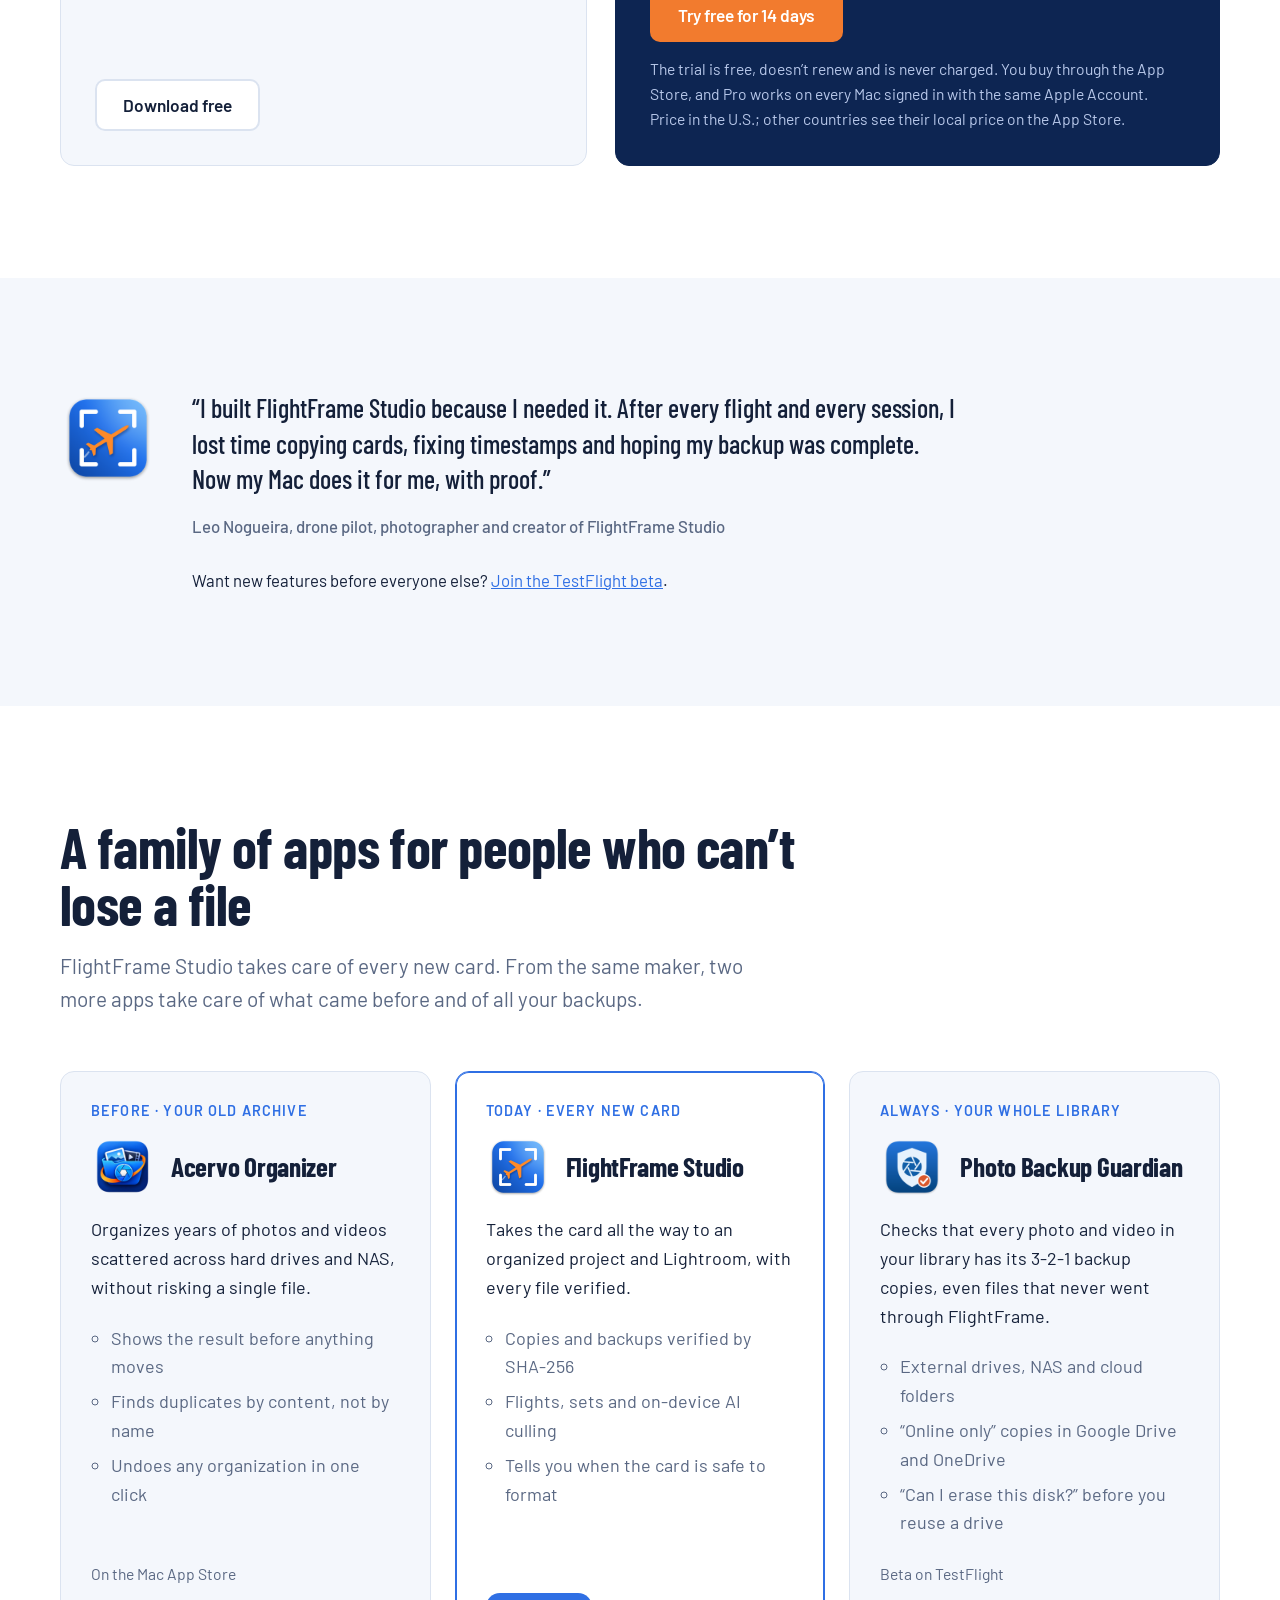
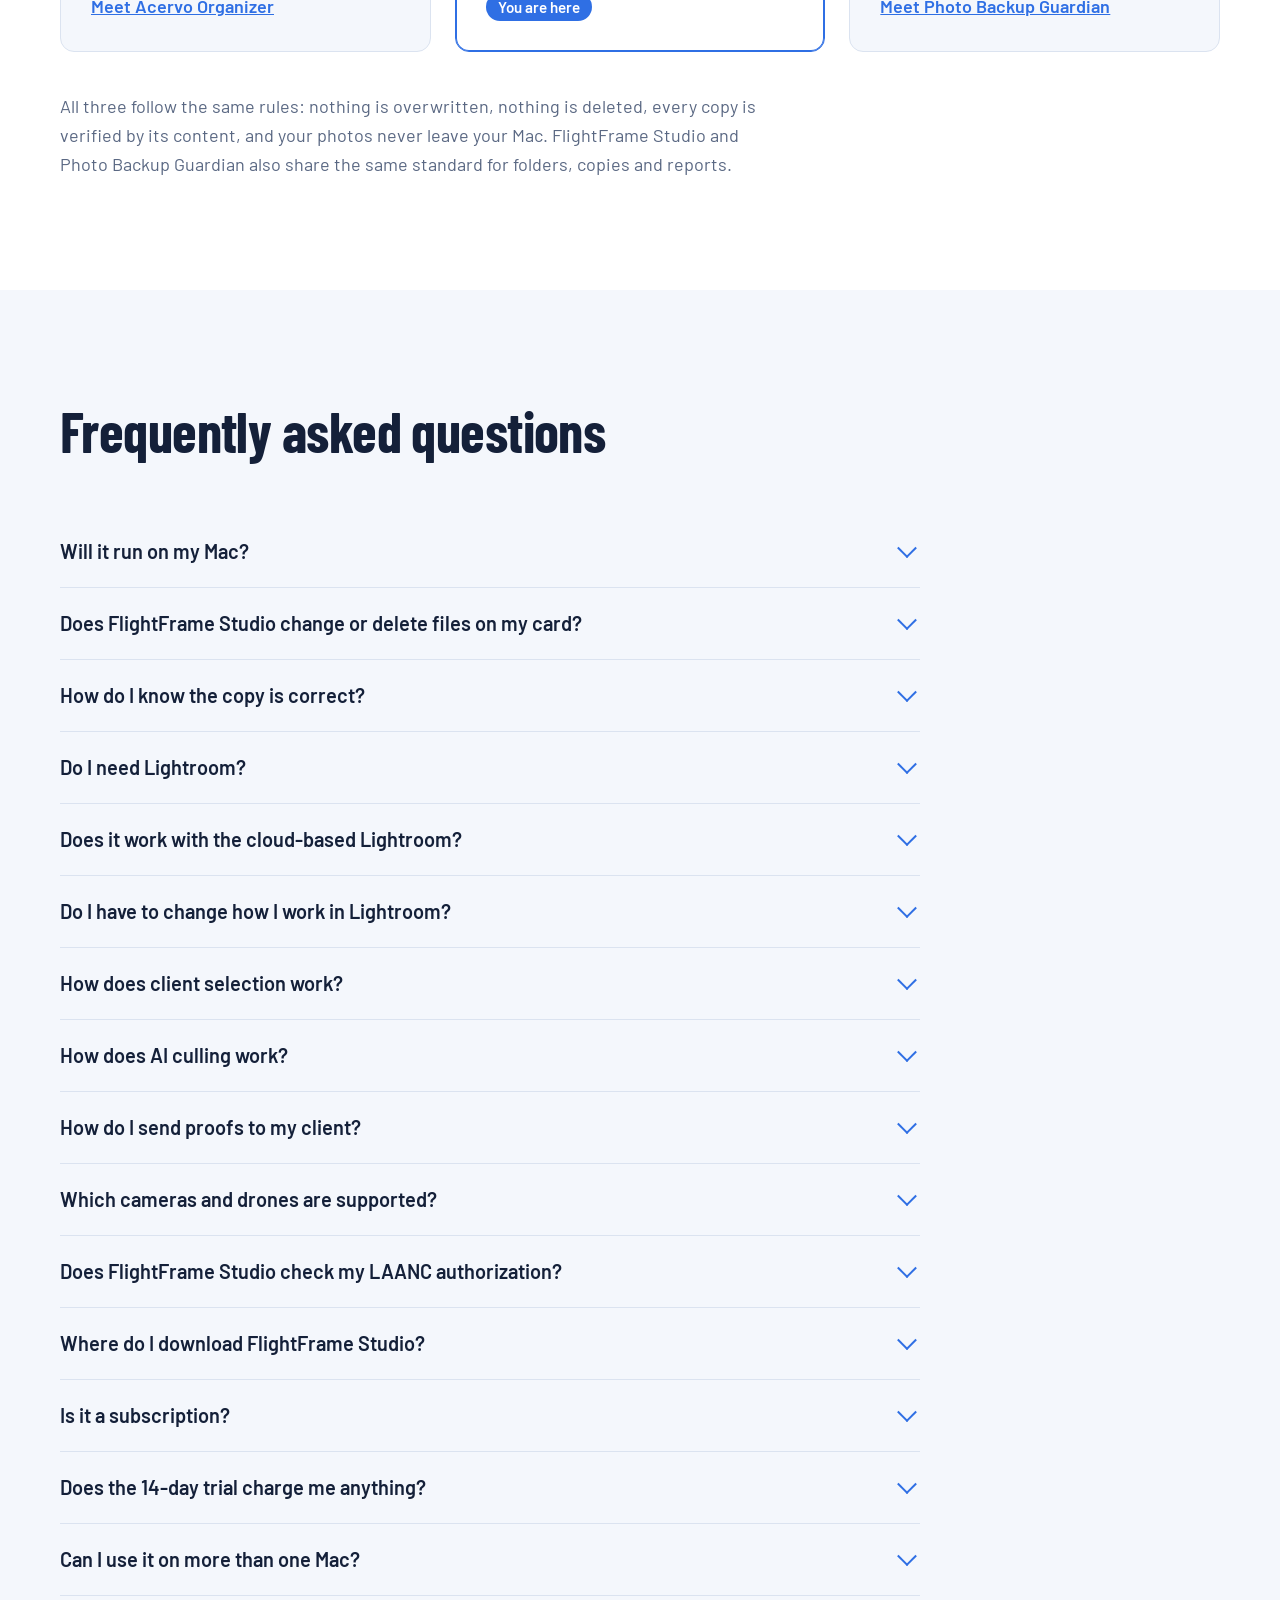
==== commit fc082e94: "Update the site for FlightFrame 2.1 A Can I format it? section with the third copy and Copy Health, " ====
--- a/en/index.html
+++ b/en/index.html
@@ -58,7 +58,7 @@
 <link rel="preconnect" href="https://fonts.googleapis.com">
 <link rel="preconnect" href="https://fonts.gstatic.com" crossorigin>
 <link href="https://fonts.googleapis.com/css2?family=Barlow+Condensed:wght@600;700&family=Barlow:wght@400;500;600&family=JetBrains+Mono:wght@400&display=swap" rel="stylesheet">
-<link rel="stylesheet" href="../styles.css?v=2026-11-04">
+<link rel="stylesheet" href="../styles.css?v=2026-11-08b">
 <script type="application/ld+json">
 {
   "@context": "https://schema.org",
@@ -88,6 +88,7 @@
     </a>
     <nav class="site-nav" aria-label="Sections">
       <a href="#how-it-works">How it works</a>
+      <a href="#format">Safe to format</a>
       <a href="#lightroom">Lightroom</a>
       <a href="#features">Features</a>
       <a href="#pricing">Pricing</a>
@@ -105,7 +106,7 @@
     <div class="wrap">
       <div class="hero-grid">
         <div>
-          <p class="eyebrow">New in 2.0: AI culling, right on your Mac</p>
+          <p class="eyebrow">New in 2.1: know when your card is safe to format</p>
           <h1>Never lose a file from your card again.</h1>
           <p class="lede">FlightFrame Studio offloads your photos and videos from the SD card, checks every file against the original and hands you an organized project, backed up and ready for Lightroom Classic. Built for drone pilots and photographers who can’t reshoot the job.</p>
           <div class="hero-actions">
@@ -257,6 +258,50 @@
             </dl>
           </div>
         </article>
+      </div>
+    </div>
+  </section>
+
+  <!-- Can I format it? (2.1) -->
+  <section class="section format" id="format">
+    <div class="wrap">
+      <div class="section-head">
+        <p class="eyebrow">New in 2.1</p>
+        <h2>Safe to format the card? FlightFrame Studio answers with proof.</h2>
+        <p class="lede">Before you erase a card, know whether every photo and video is already in the project and in the backup. Not by name: by the content of each file.</p>
+      </div>
+      <ol class="format-grid">
+        <li class="format-card">
+          <span class="format-plan">Free</span>
+          <h3>Can I format it?</h3>
+          <p>Connect the card and the app checks every file by SHA-256: it’s in a project, the project copy is still there, and a verified copy is in the backup. The answer comes in green, yellow or red, with a list of what’s missing and a button to import just that.</p>
+        </li>
+        <li class="format-card">
+          <span class="format-plan pro">Pro</span>
+          <h3>A third copy, the 3-2-1 rule</h3>
+          <p>Beyond the project and the backup, a third copy on another drive, a NAS or a Dropbox, Google Drive or iCloud Drive folder, verified on every import. Complete Backup copies what older projects are missing.</p>
+        </li>
+        <li class="format-card">
+          <span class="format-plan pro">Pro</span>
+          <h3>Copy Health</h3>
+          <p>Files go bad on a drive over time, without warning. The app reads your copies again every so often and, if a photo got damaged or went missing, restores it from a good copy. The damaged one is kept beside it, never deleted.</p>
+        </li>
+      </ol>
+      <div class="format-shots">
+        <figure>
+          <div class="window">
+            <div class="window-bar" aria-hidden="true"><i></i><i></i><i></i></div>
+            <img src="../assets/en/screen-backup-status.jpg" width="1920" height="1200" loading="lazy" alt="A session’s Overview with its backup card: 17 files verified in the backup and 17 in the third copy">
+          </div>
+          <figcaption class="shot-caption">Every project shows what’s already in each backup.</figcaption>
+        </figure>
+        <figure>
+          <div class="window">
+            <div class="window-bar" aria-hidden="true"><i></i><i></i><i></i></div>
+            <img src="../assets/en/screen-copy-health.jpg" width="1920" height="452" loading="lazy" alt="Copy Health with the state of the project, the backup and the third copy">
+          </div>
+          <figcaption class="shot-caption">Copy Health reads the backups again and shows how each place is doing.</figcaption>
+        </figure>
       </div>
     </div>
   </section>
@@ -431,6 +476,7 @@
             <li>Duplicates on the card before you copy</li>
             <li>A map with each flight’s track</li>
             <li>Delivery deadlines with reminders</li>
+            <li>Can I format it? Card check</li>
           </ul>
           <a class="btn btn-quiet" href="https://apps.apple.com/us/app/flightframe-studio/id6822035026">Download free</a>
         </div>
@@ -451,6 +497,8 @@
             <li>LAANC, Part 107 and SARPAS authorization checks</li>
             <li>Place names and custom names for flights and sets</li>
             <li>Duplicate Finder across all your projects</li>
+            <li>A 3-2-1 third copy and Complete Backup</li>
+            <li>Copy Health, with restore</li>
             <li>Every future Pro feature</li>
           </ul>
           <a class="btn btn-primary" href="https://apps.apple.com/us/app/flightframe-studio/id6822035026">Try free for 14 days</a>
@@ -551,9 +599,11 @@
         <details><summary>Is it a subscription?</summary><p>No. The download is free, and FlightFrame Pro is a one-time purchase of $79.99 through the App Store, with updates included. AI culling tools usually bill you every year; here you pay once.</p></details>
         <details><summary>Does the 14-day trial charge me anything?</summary><p>No. The trial is free, doesn’t renew on its own and is never charged. When it ends, the Pro features lock again, and your projects and files stay exactly as they are.</p></details>
         <details><summary>Can I use it on more than one Mac?</summary><p>Yes. Your purchase is tied to your Apple Account. On another Mac, just download the app and click Restore Purchases.</p></details>
+        <details><summary>How do I know it’s safe to format my card?</summary><p>Connect the card and the Dashboard offers Check Card. FlightFrame Studio reads every photo and video and checks by SHA-256 whether the same content is in a project, whether the project copy is still there, and whether a verified copy is in the backup. Green, it’s safe to format; yellow, the backup is missing and one click completes it; red, some files aren’t in any project, and the app selects just those to import. The check is free, and the app never formats or changes the card.</p></details>
+        <details><summary>What happens if a file goes bad in my backup?</summary><p>Drives damage files over time, without warning. With FlightFrame Pro, Copy Health reads your copies again every 30, 90 or 180 days and compares them with the recorded checksum. If a copy got damaged or went missing, it’s restored from a good copy and verified again; the damaged one is kept beside it, with “.damaged” in its name, and never deleted.</p></details>
         <details><summary>What if my backup drive isn’t connected?</summary><p>The project copy goes ahead as usual, and FlightFrame Studio lets you know the backup is still pending. Later, one click copies just what’s missing.</p></details>
         <details><summary>Why does the app show up as just “FlightFrame” on my Mac?</summary><p>FlightFrame Studio is its name on the App Store. Once installed, the app uses the short name, FlightFrame, in Launchpad and the menu bar.</p></details>
-        <details><summary>What’s the difference between FlightFrame Studio, Acervo Organizer and Photo Backup Guardian?</summary><p>Each one covers a different moment of your work. FlightFrame Studio handles every new card: it copies with verification, organizes the project, makes the backup and tells you when the card is safe to format. <a href="https://acervoorganizer.ravendronevideos.com.br/en/">Acervo Organizer</a> tidies up what’s already on your drives and NAS from before FlightFrame. <a href="https://photobackupguardian.app">Photo Backup Guardian</a> watches your whole library, across every drive and cloud folder, and warns you when a 3-2-1 copy is missing. Use one, or all three together.</p></details>
+        <details><summary>What’s the difference between FlightFrame Studio, Acervo Organizer and Photo Backup Guardian?</summary><p>Each one covers a different moment of your work. FlightFrame Studio handles every new card: it copies with verification, organizes the project, makes the backup and the third copy, tells you when the card is safe to format and checks again the copies it made. <a href="https://acervoorganizer.ravendronevideos.com.br/en/">Acervo Organizer</a> tidies up what’s already on your drives and NAS from before FlightFrame. <a href="https://photobackupguardian.app">Photo Backup Guardian</a> watches your whole library, including what never went through FlightFrame, across every drive and cloud folder, with the online-only copies in Google Drive and OneDrive, and warns you when a 3-2-1 copy is missing. Use one, or all three together.</p></details>
         <details><summary>Is there a Windows version?</summary><p>No. FlightFrame Studio is a native Mac app.</p></details>
       </div>
     </div>
--- a/styles.css
+++ b/styles.css
@@ -129,7 +129,7 @@
 /* Language switch: PT on the English page, EN on the Portuguese one. */
 .lang-link { padding: 4px 10px; border: 1px solid var(--line); border-radius: 999px; color: var(--ink); text-decoration: none; font-weight: 600; font-size: .9rem; letter-spacing: .04em; }
 .lang-link:hover { border-color: var(--sky); color: var(--sky); }
-@media (max-width: 860px) { .site-nav { display: none; } .site-header .btn { margin-left: auto; } .site-header .lang-link { margin-left: auto; } .site-header .lang-link + .btn { margin-left: 0; } }
+@media (max-width: 1024px) { .site-nav { display: none; } .site-header .btn { margin-left: auto; } .site-header .lang-link { margin-left: auto; } .site-header .lang-link + .btn { margin-left: 0; } }
 /* On a phone the header has room for the name and one button; the language link stays in the footer. */
 @media (max-width: 420px) { .site-header .lang-link { display: none; } .site-header .lang-link + .btn { margin-left: auto; } }
 
@@ -337,6 +337,18 @@
 .faq details[open] summary::after { transform: translateY(-30%) rotate(-135deg); }
 .faq details p { padding: 0 0 22px; color: var(--mist); max-width: 68ch; }
 
+/* Can I format it? (2.1): three cards and two screenshots */
+.format { background: var(--white); }
+.format-grid { list-style: none; margin: 0; padding: 0; display: grid; grid-template-columns: repeat(3, 1fr); gap: 24px; }
+.format-card { border: 1px solid var(--line); border-radius: var(--radius-window); padding: 28px; background: var(--paper); }
+.format-card h3 { font-size: 1.6rem; margin-top: 12px; }
+.format-card p { margin-top: 10px; color: var(--mist); }
+.format-plan { display: inline-block; padding: 2px 12px; border-radius: 999px; background: var(--sky-soft); color: var(--sky); font-weight: 600; font-size: .9rem; }
+.format-plan.pro { background: var(--night); color: #fff; }
+.format-shots { display: grid; grid-template-columns: 1.15fr 1fr; gap: 28px; margin-top: 56px; align-items: start; }
+.format-shots figure { margin: 0; }
+@media (max-width: 900px) { .format-grid, .format-shots { grid-template-columns: 1fr; } }
+
 /* App family: three apps, one per moment of the work */
 .family { background: var(--white); }
 .family-grid { display: grid; grid-template-columns: repeat(3, 1fr); gap: 24px; list-style: none; margin: 0; padding: 0; }
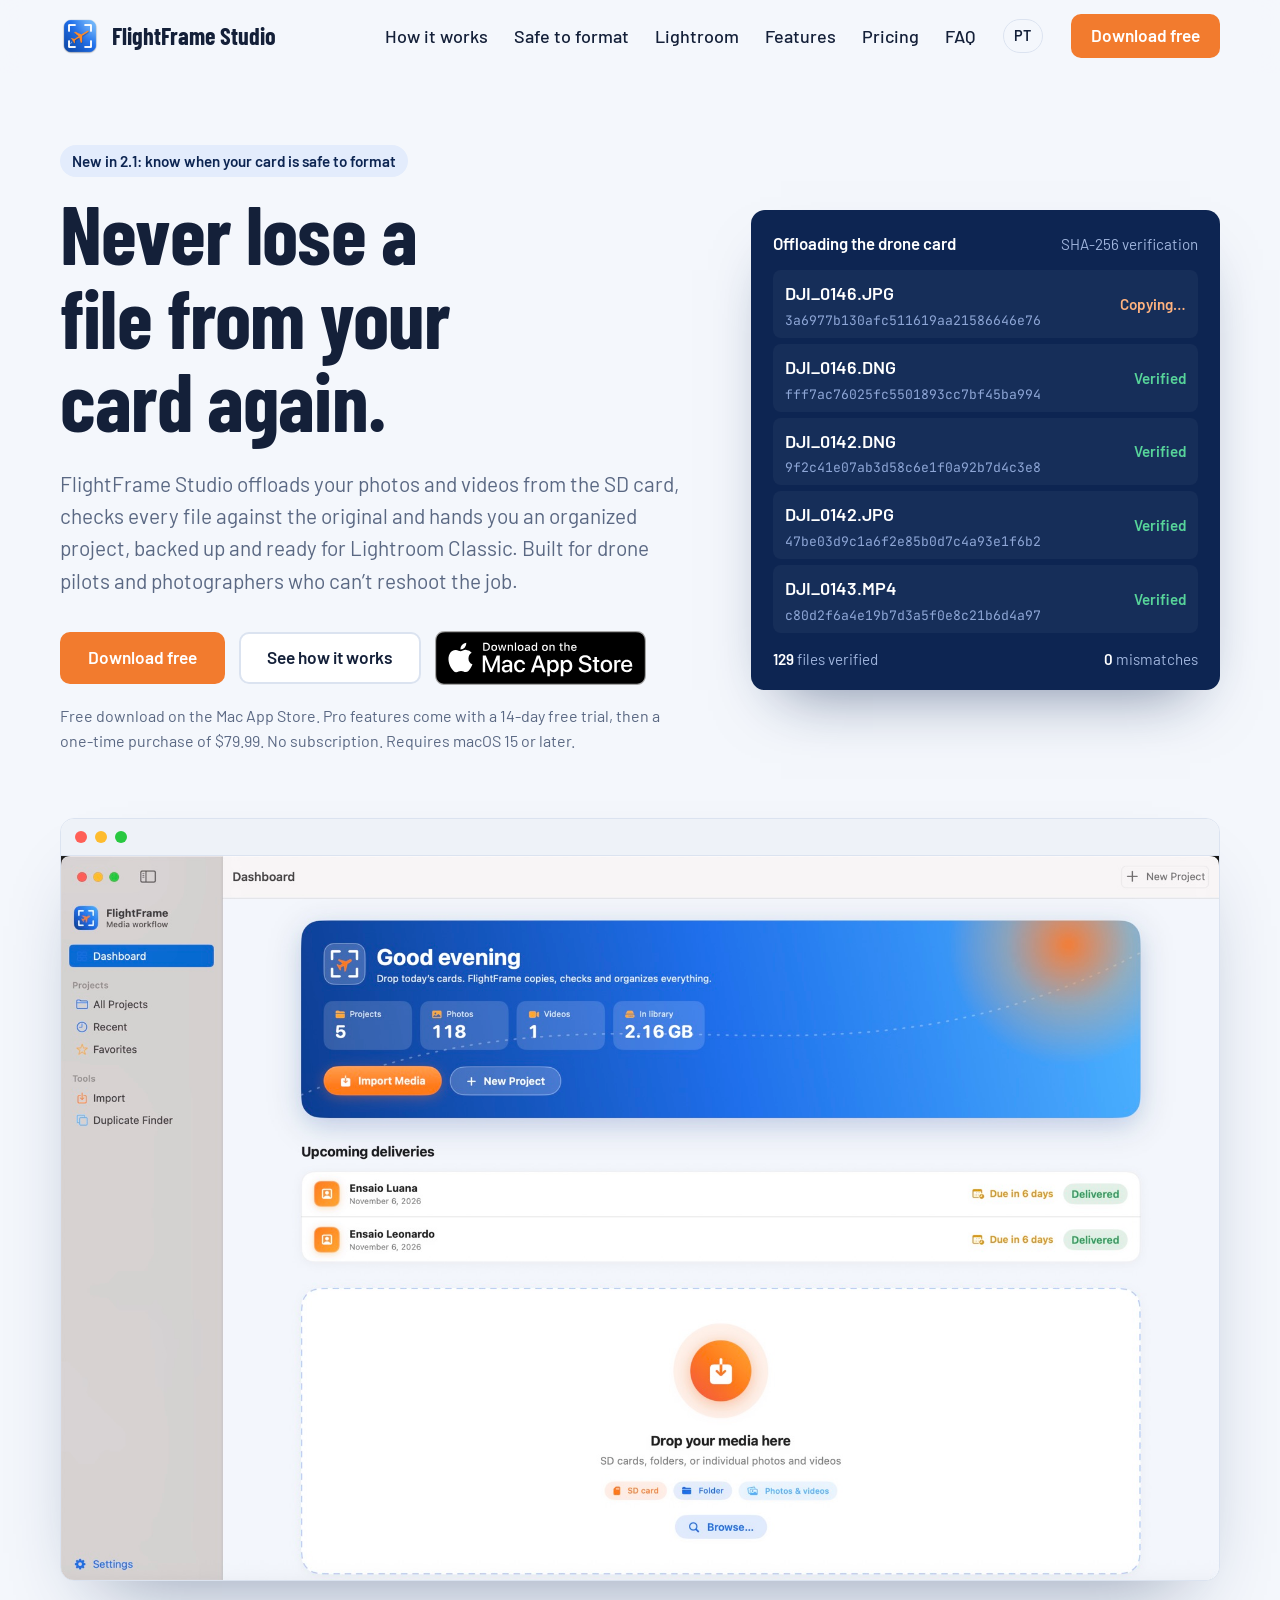
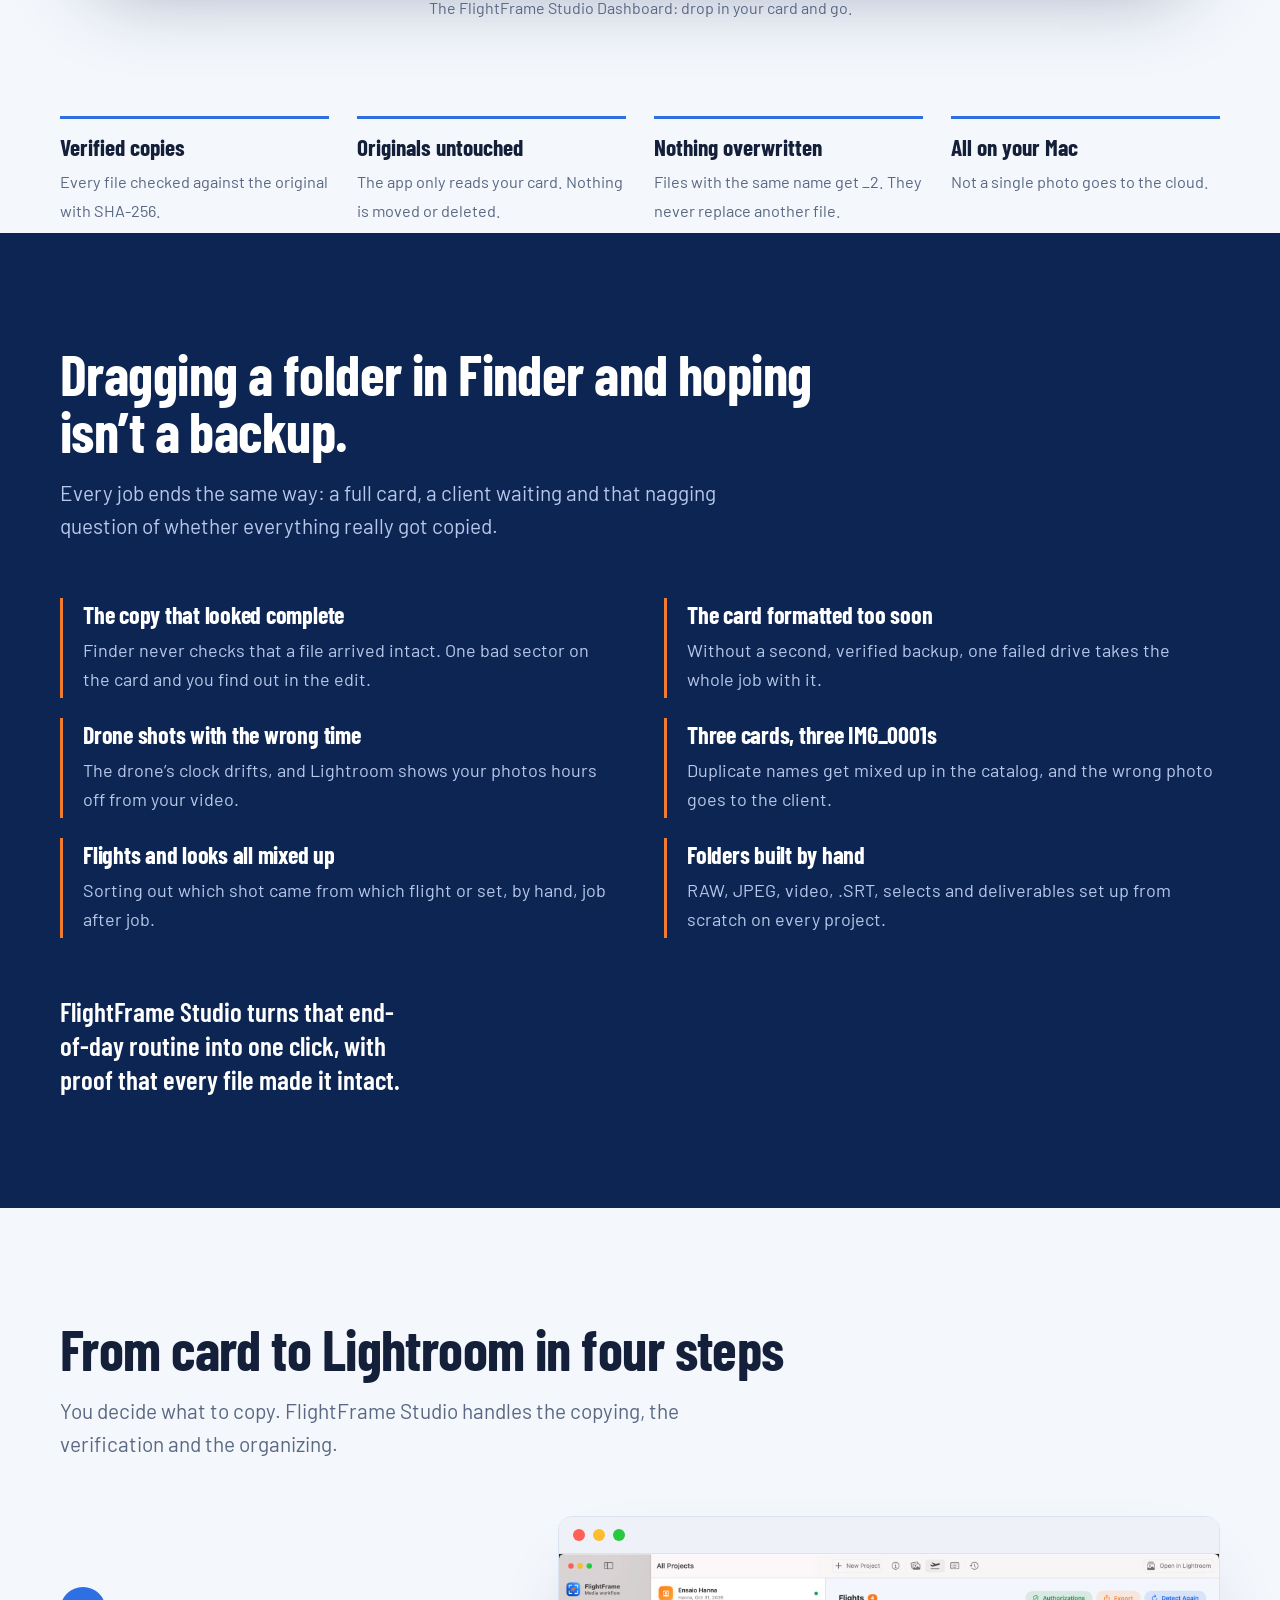
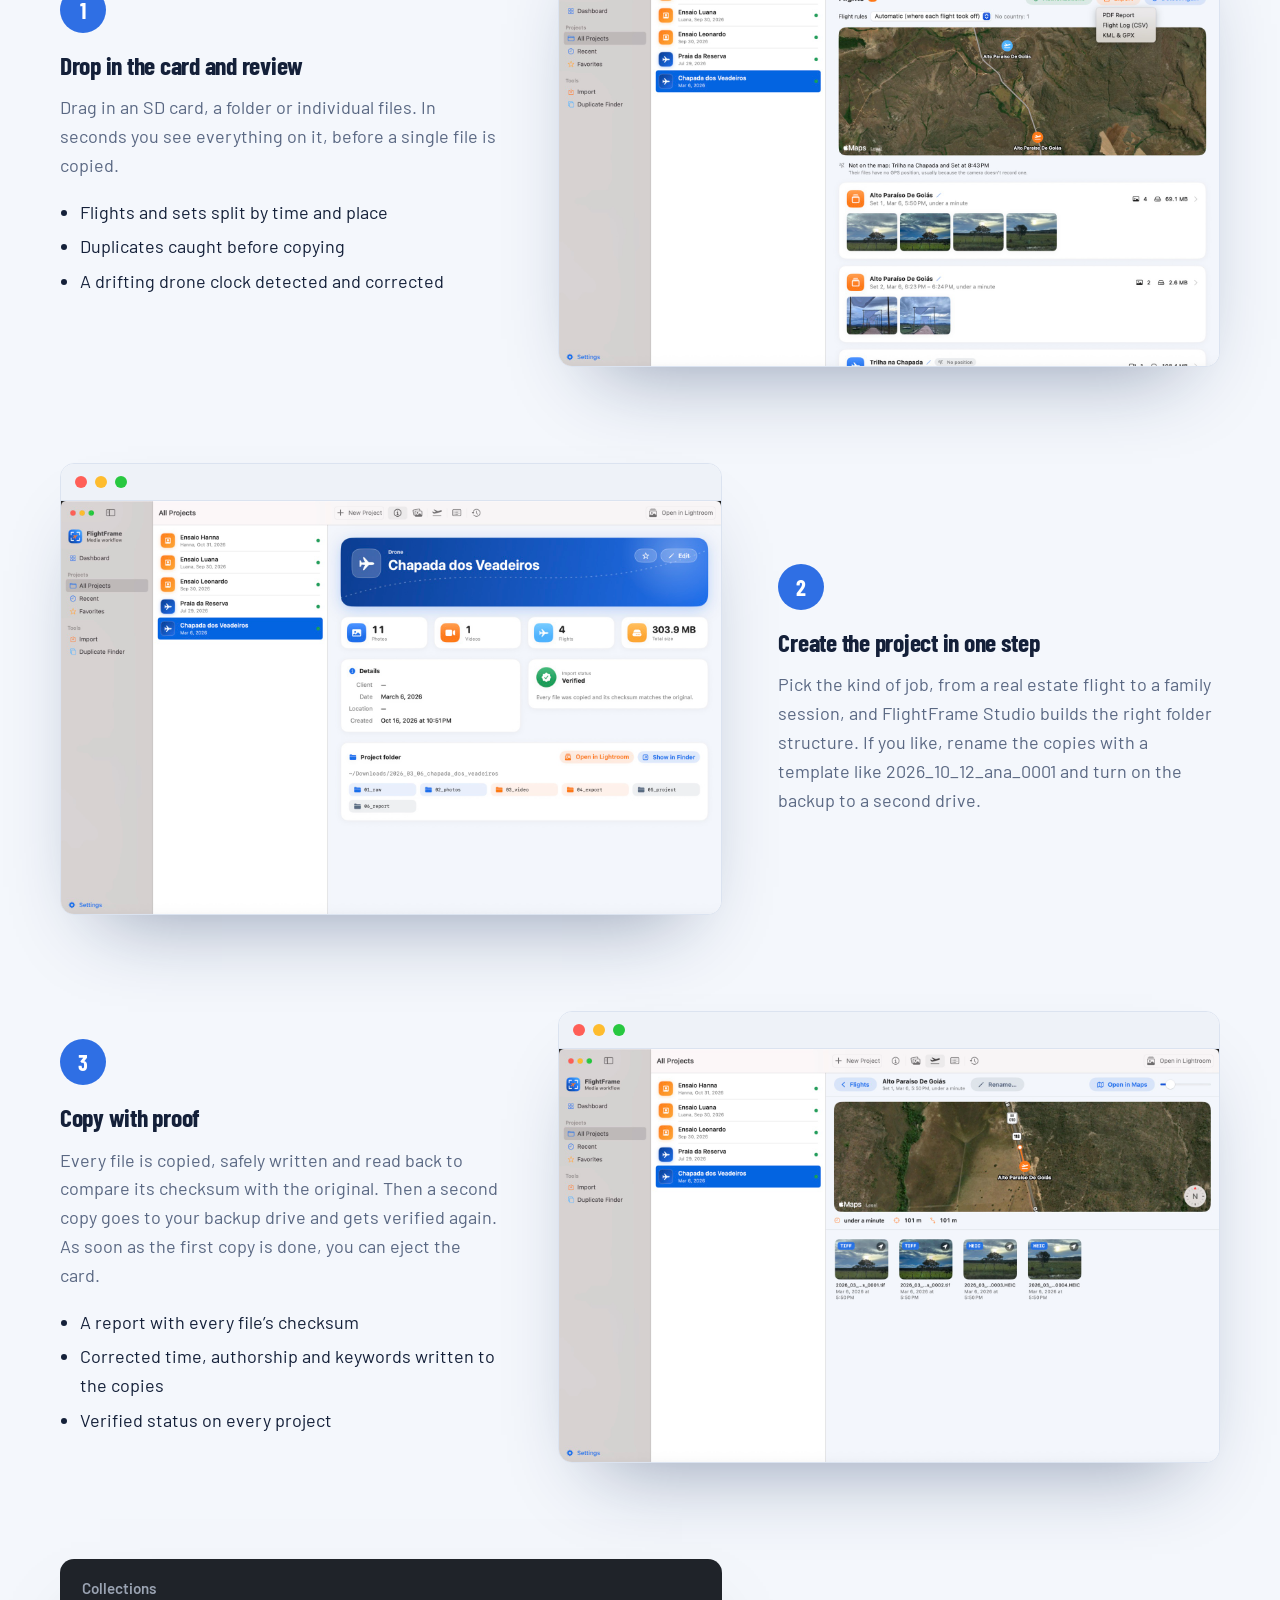
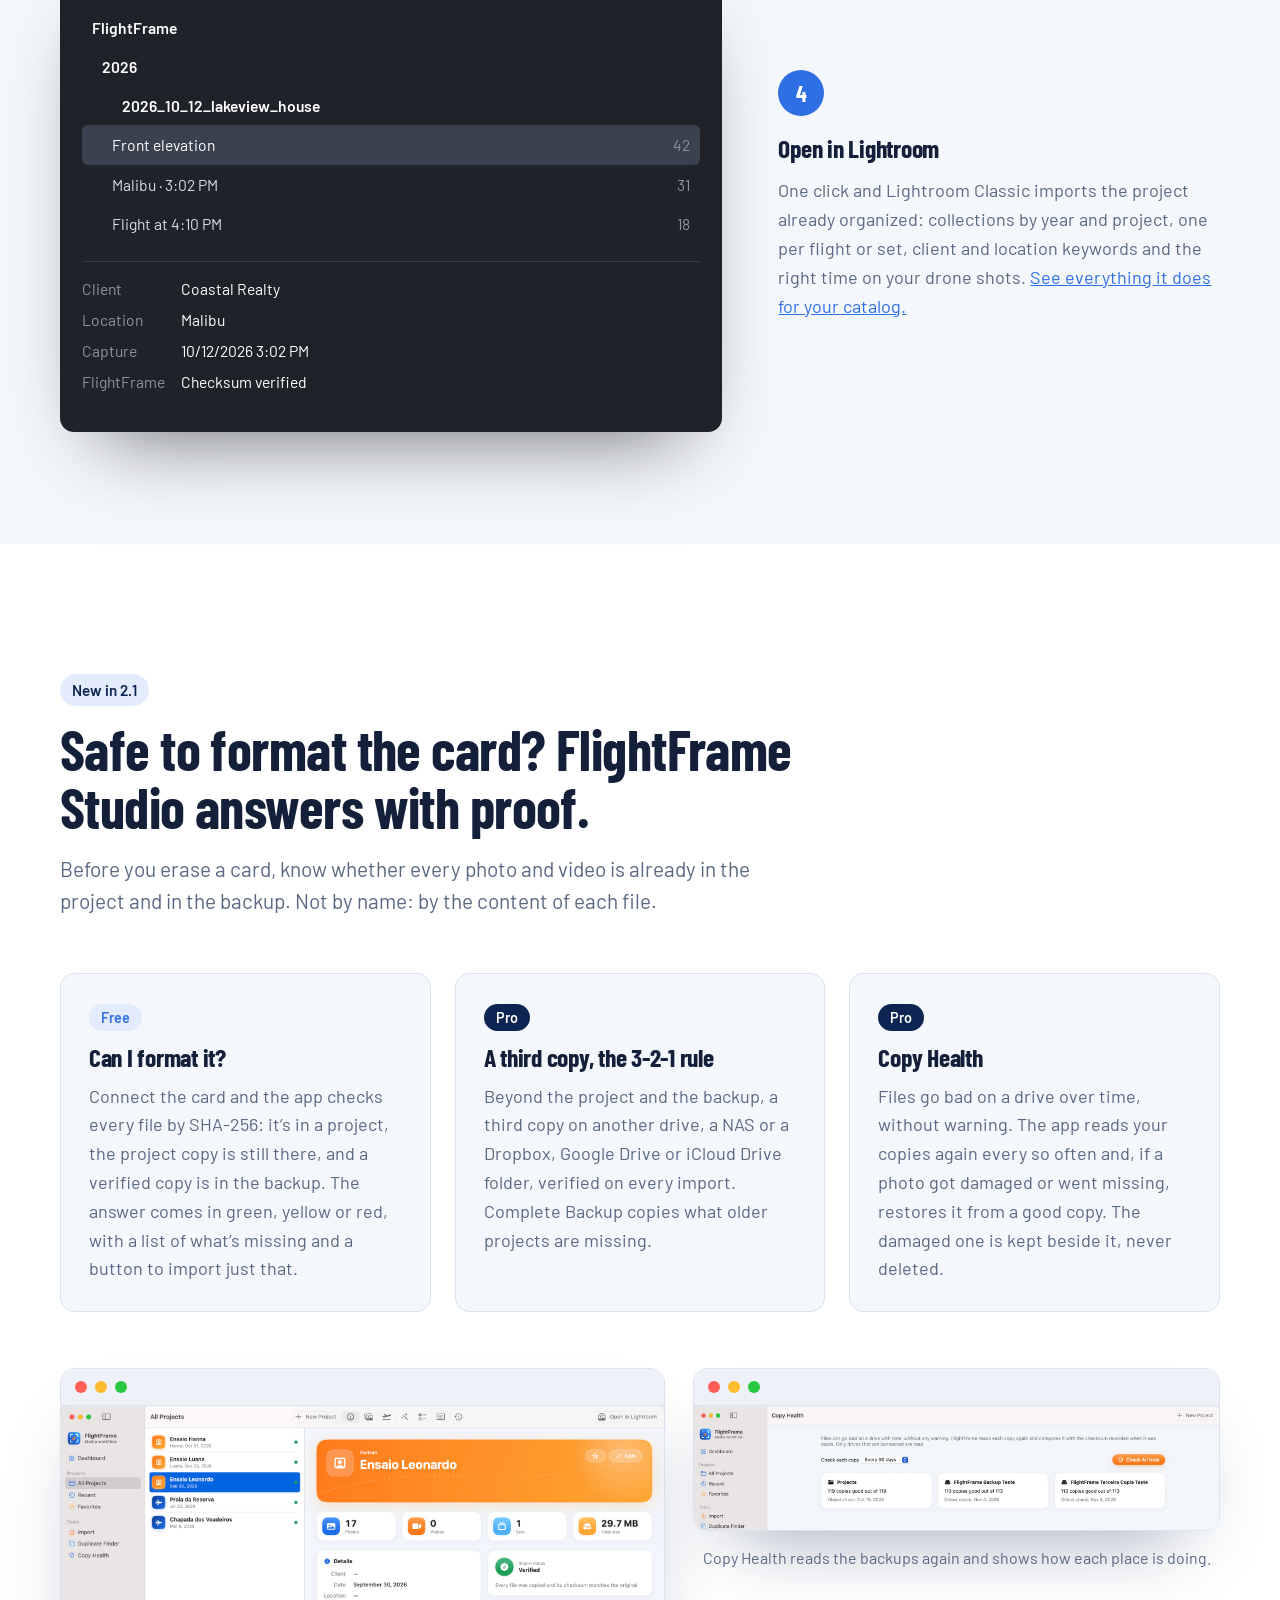
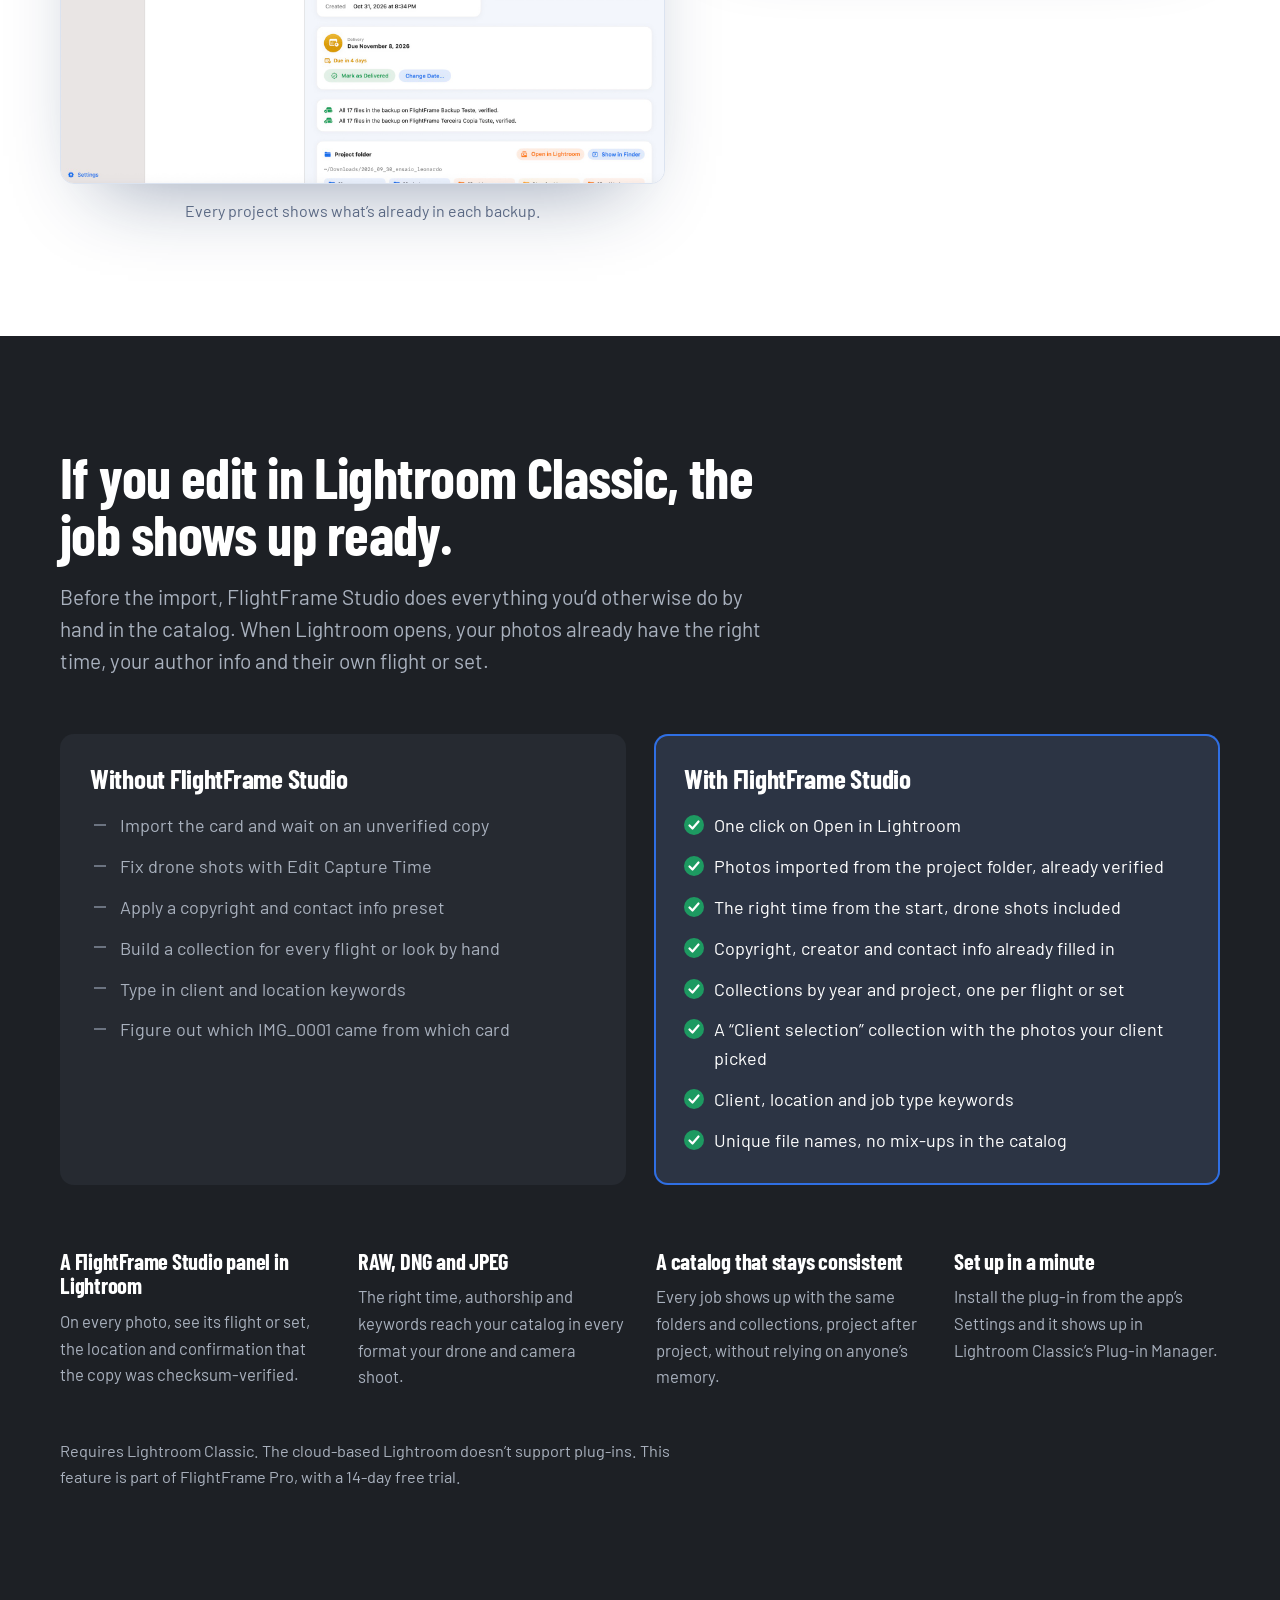
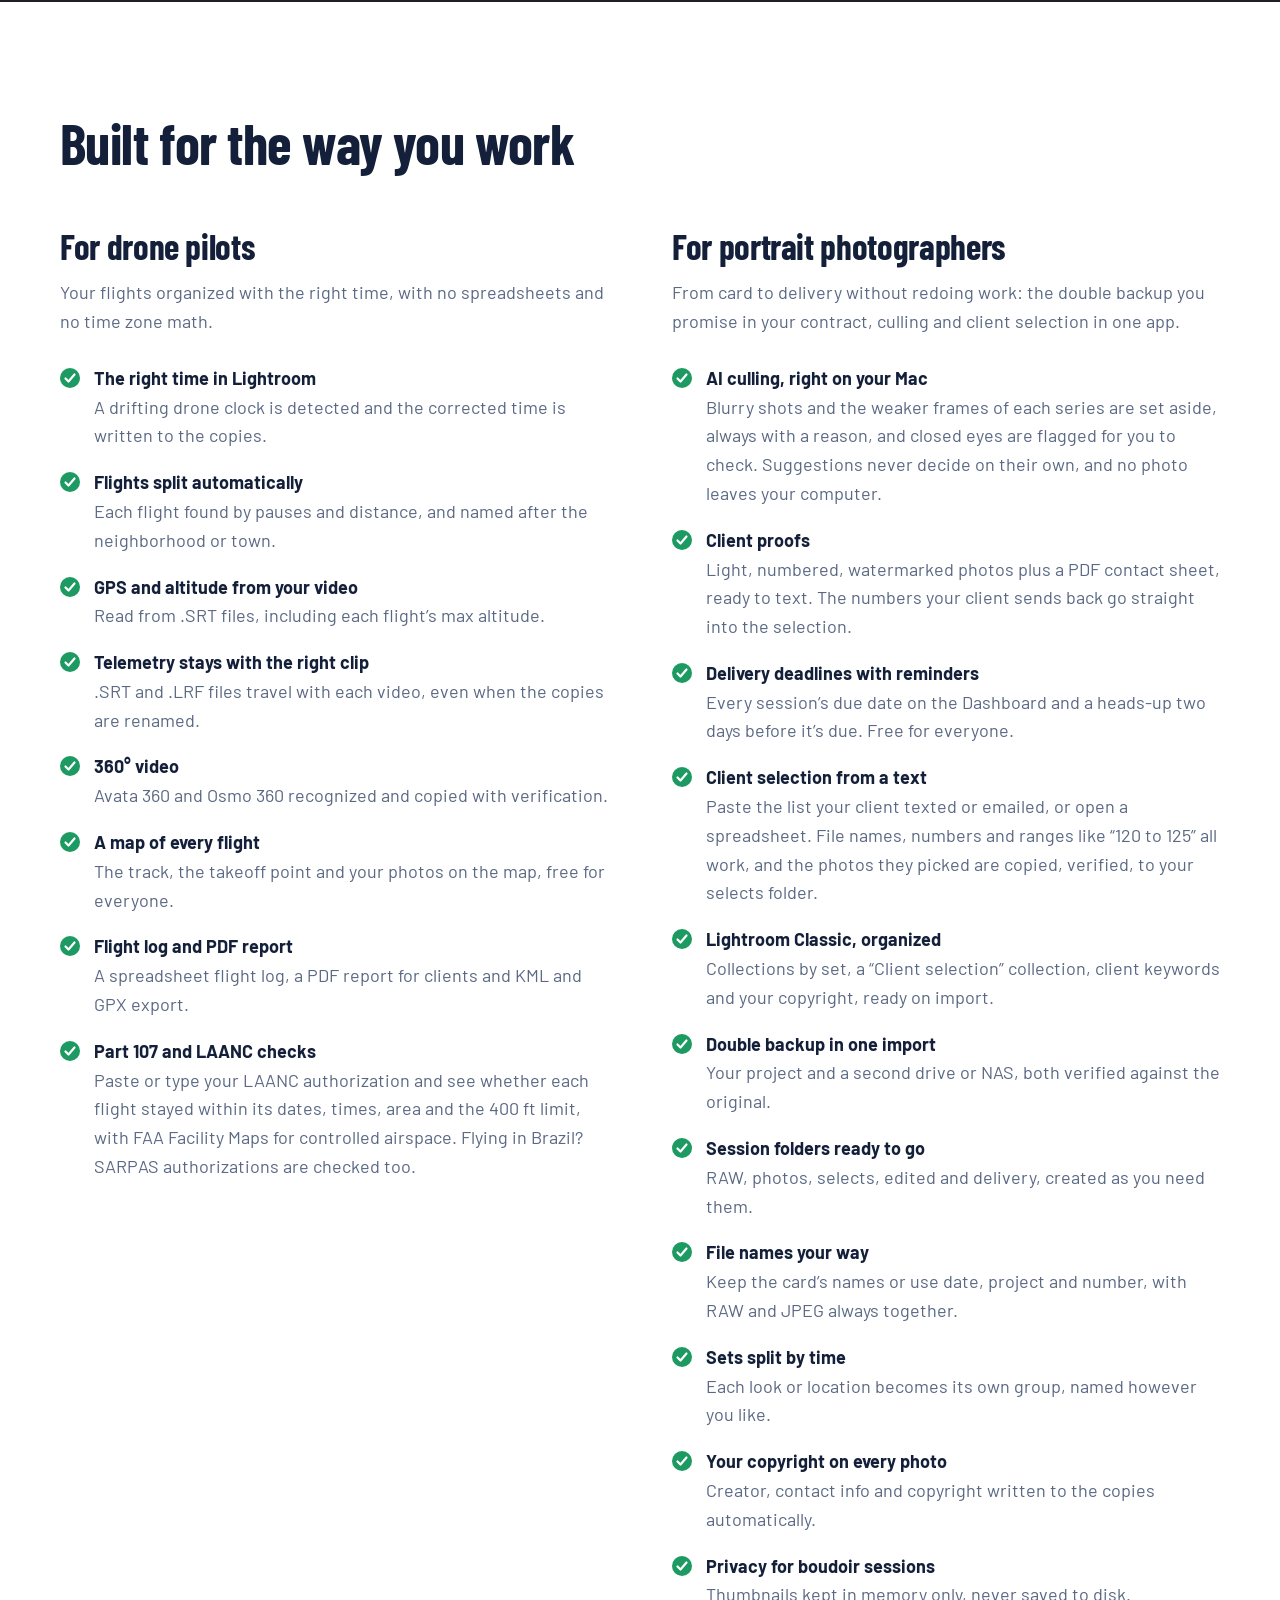
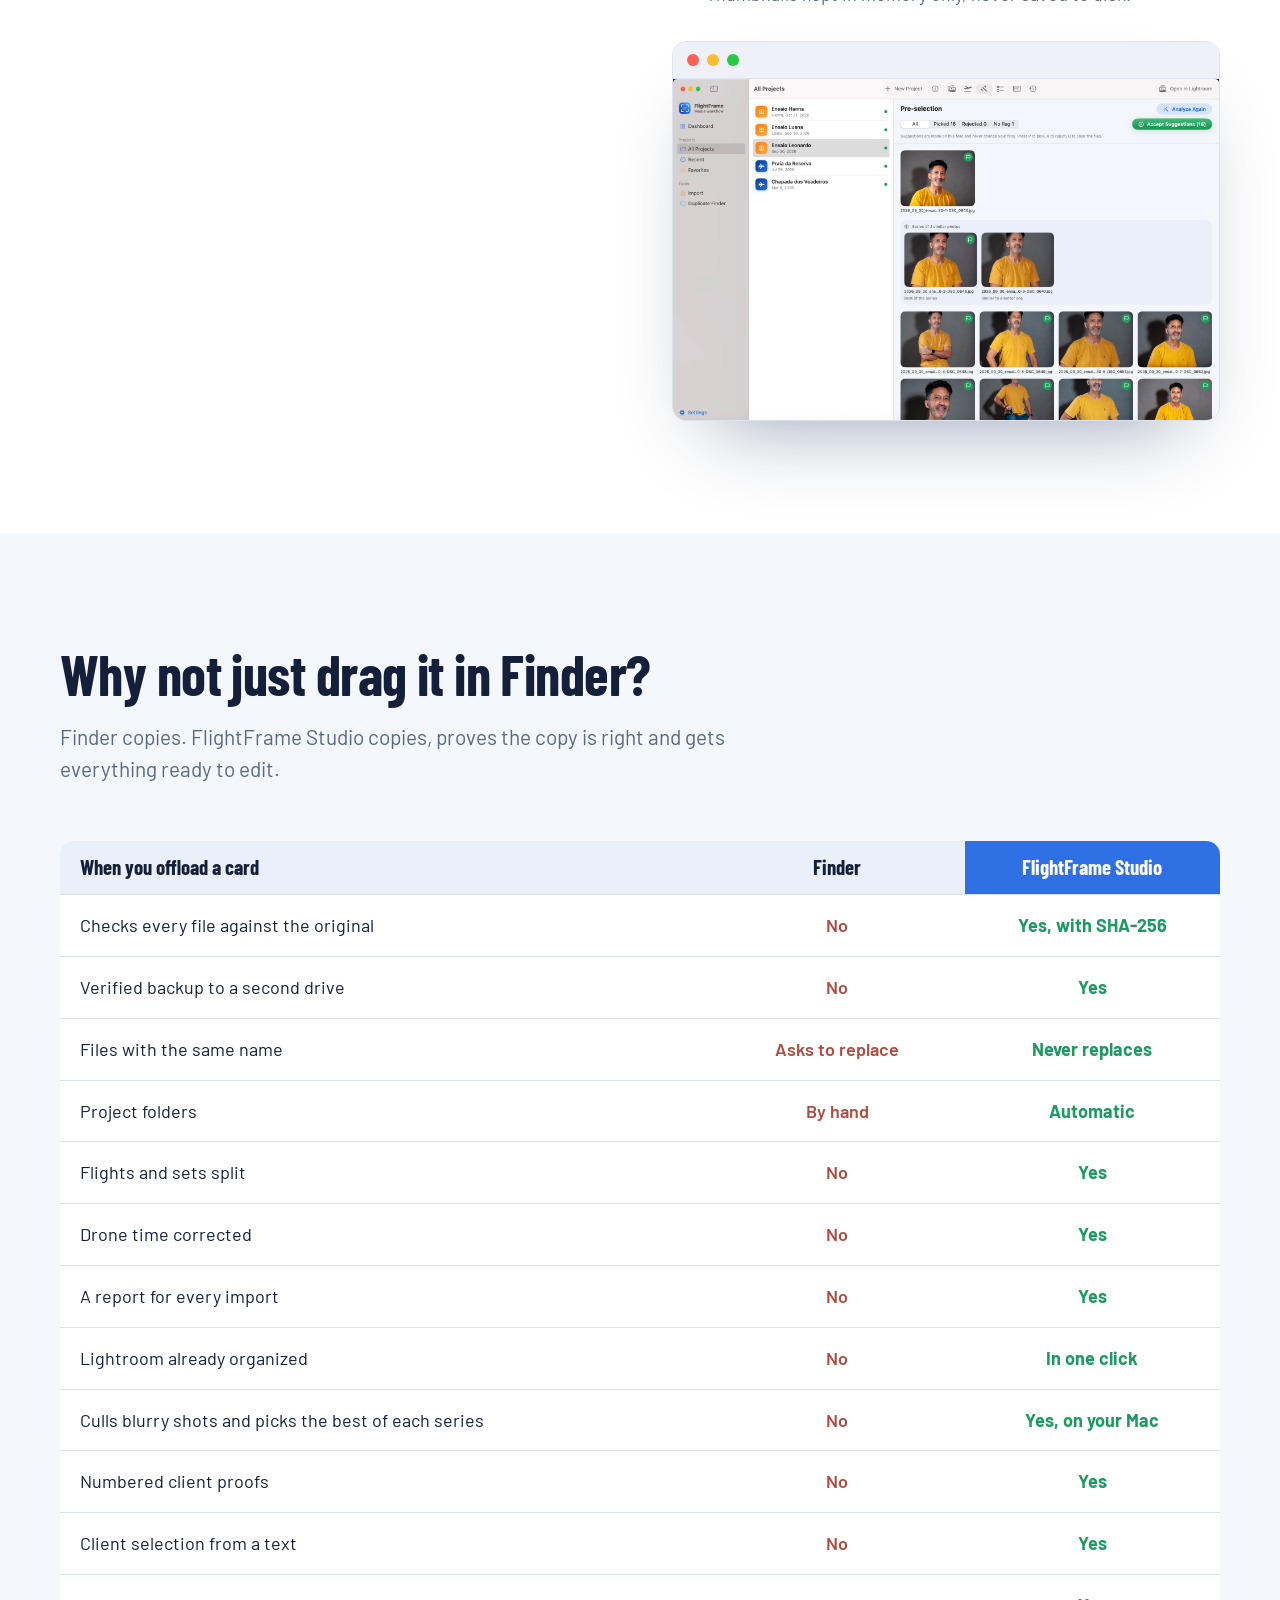
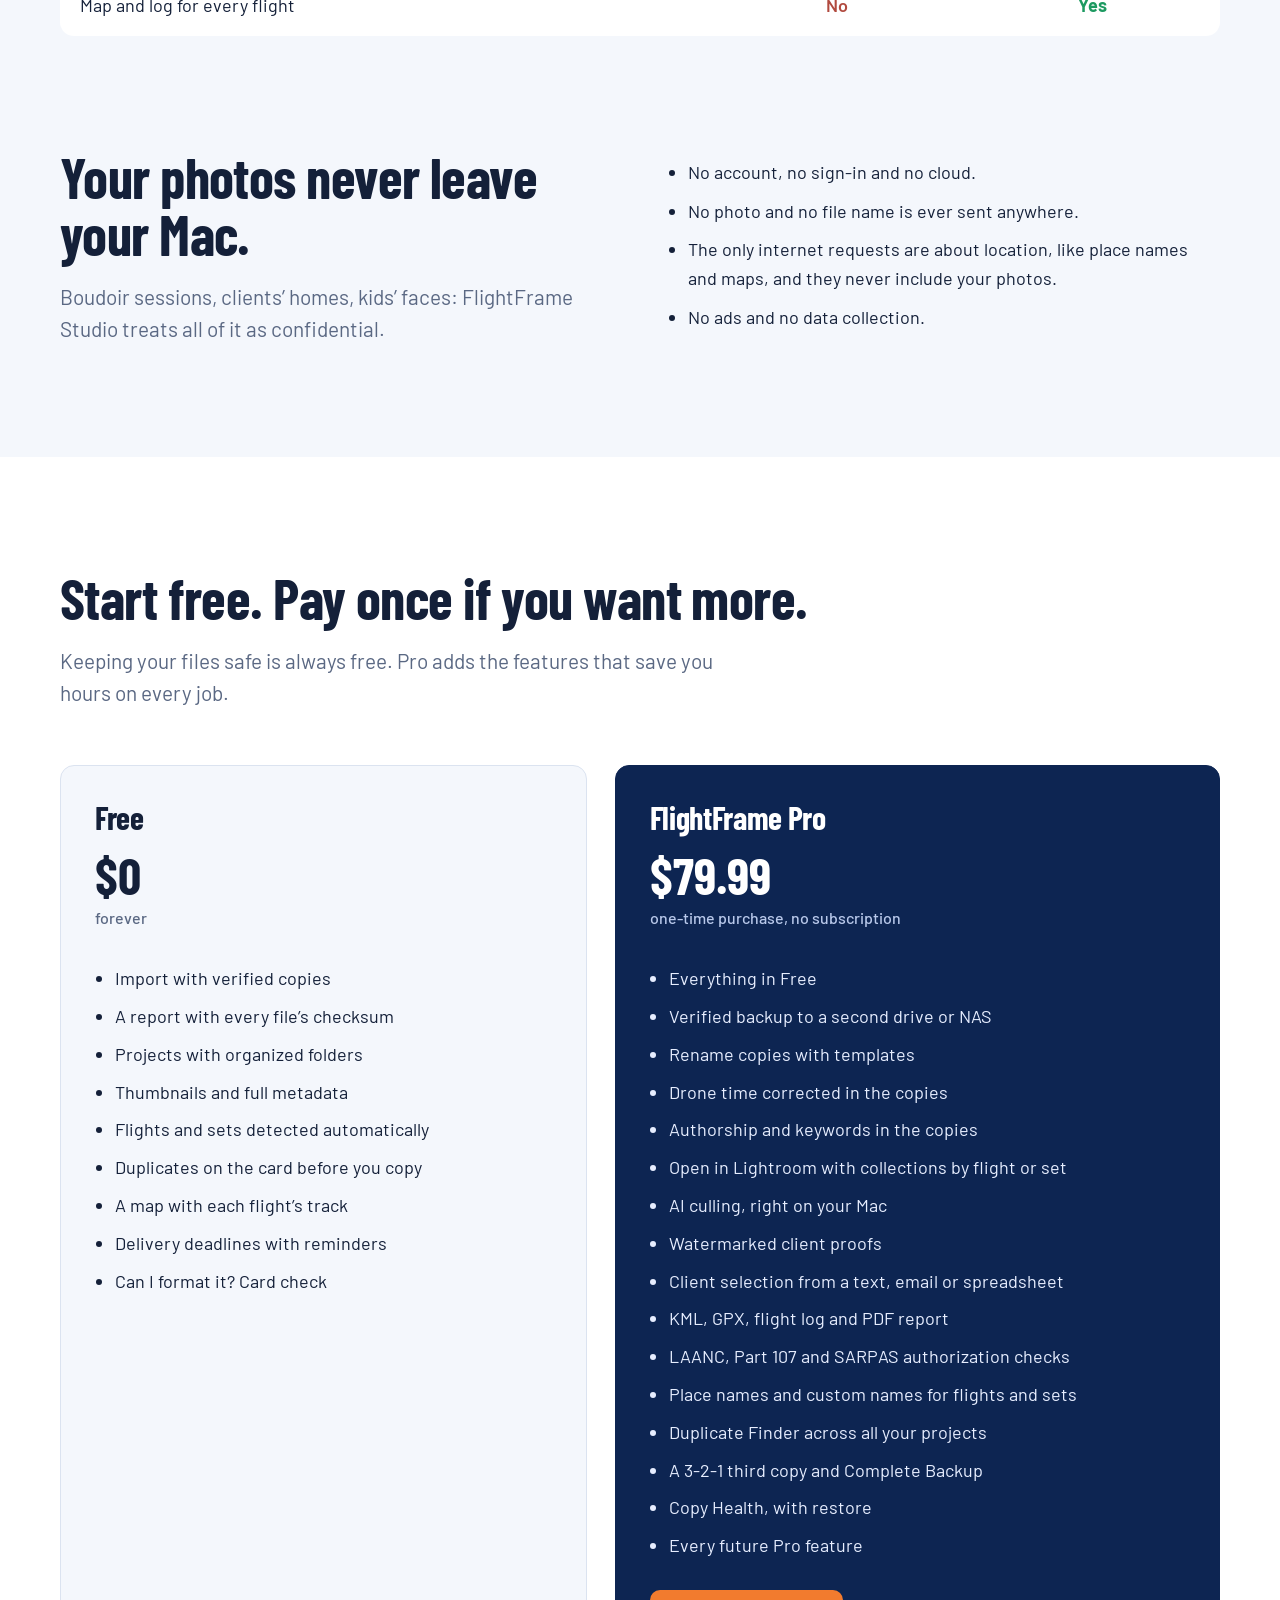
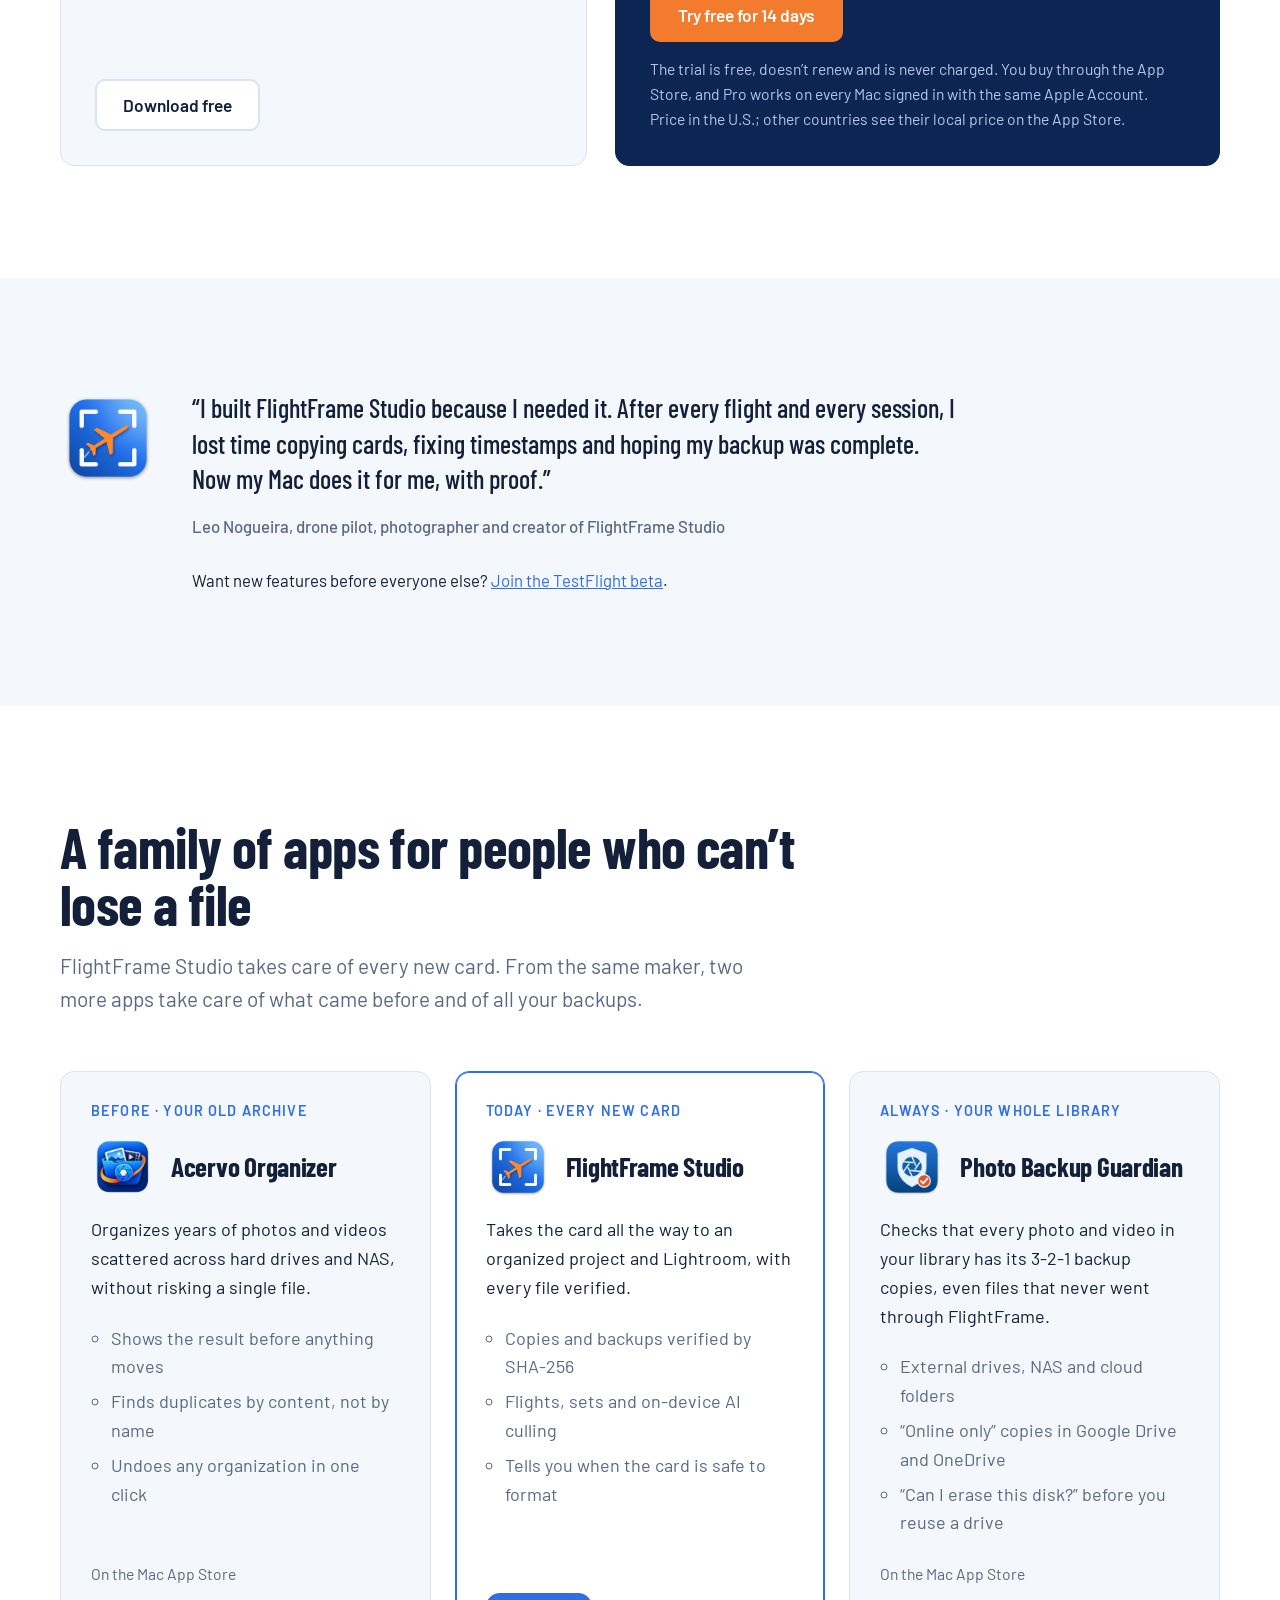
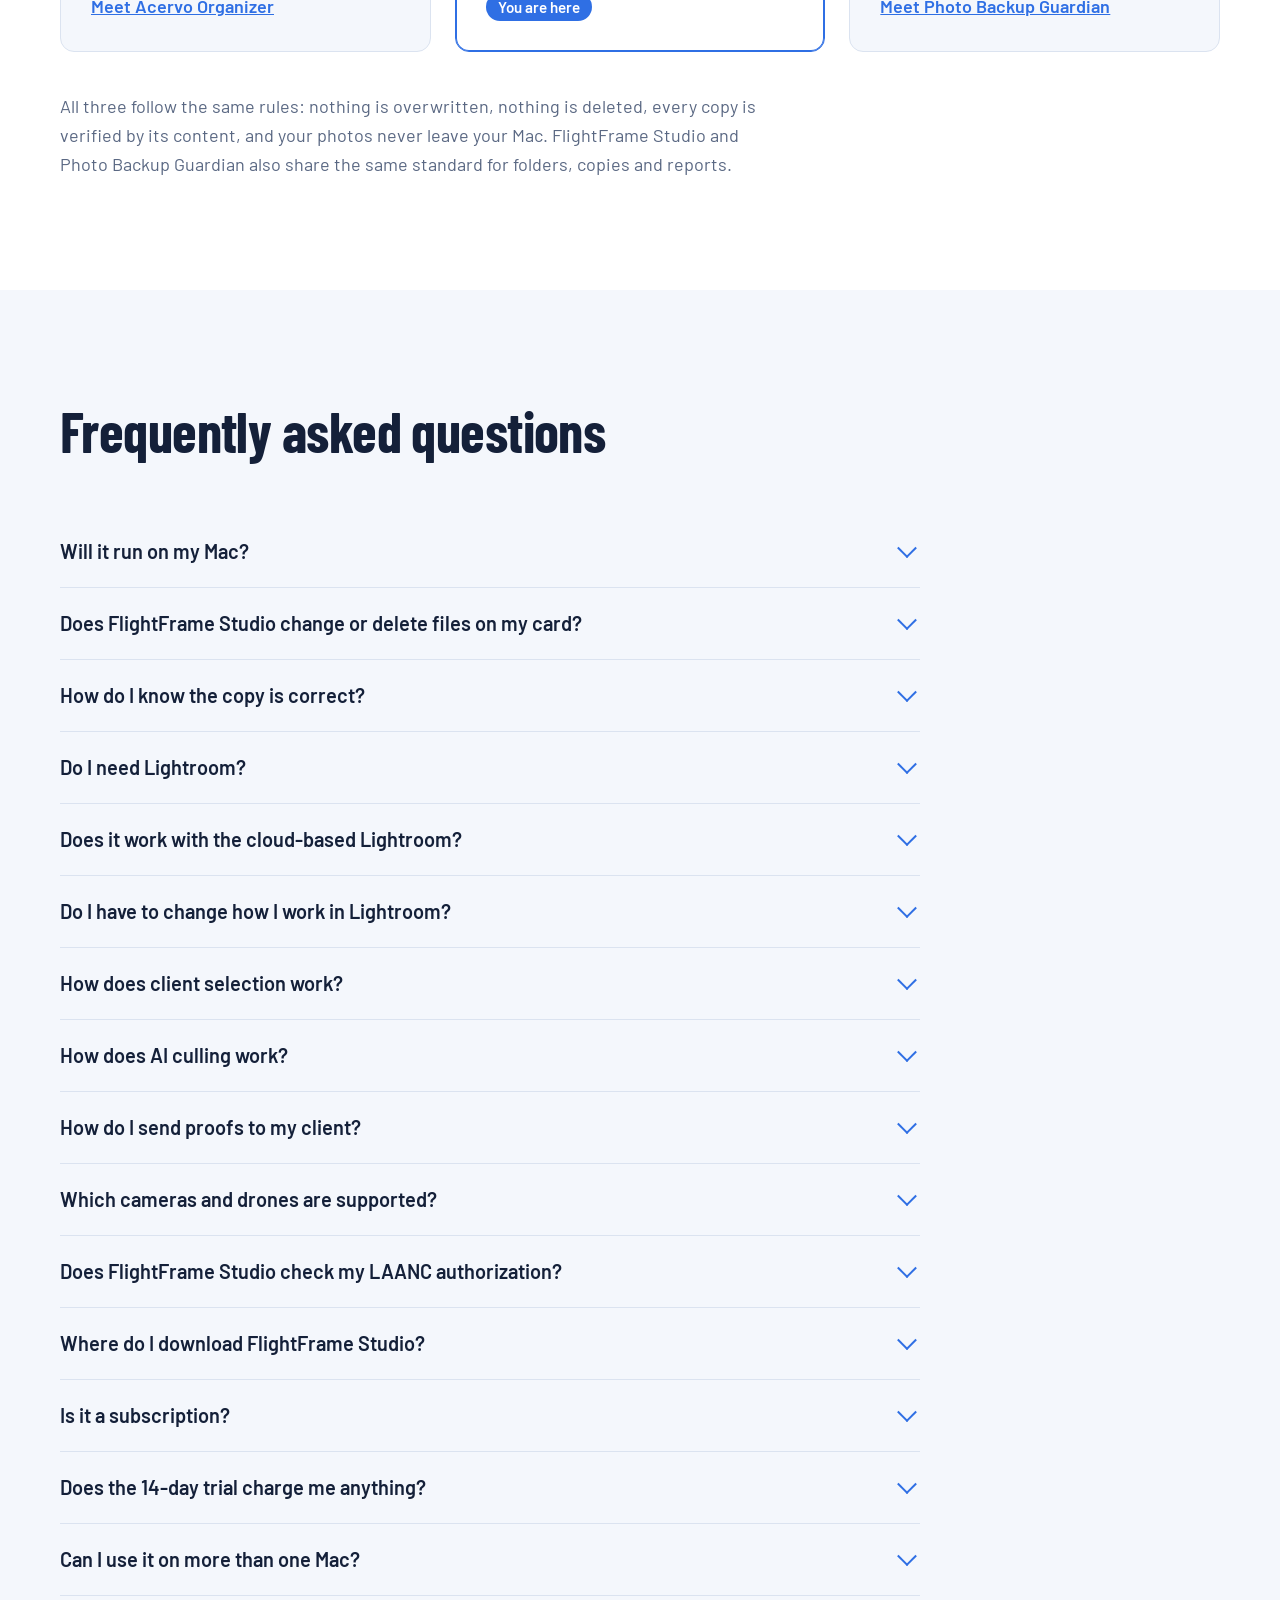
==== commit fa2307e5: "Show Photo Backup Guardian on the Mac App Store It left the beta, so its family card says it's on th" ====
--- a/en/index.html
+++ b/en/index.html
@@ -571,7 +571,7 @@
             <li>“Online only” copies in Google Drive and OneDrive</li>
             <li>“Can I erase this disk?” before you reuse a drive</li>
           </ul>
-          <span class="family-status">Beta on TestFlight</span>
+          <span class="family-status">On the Mac App Store</span>
           <a class="family-link" href="https://photobackupguardian.app">Meet Photo Backup Guardian</a>
         </li>
       </ol>
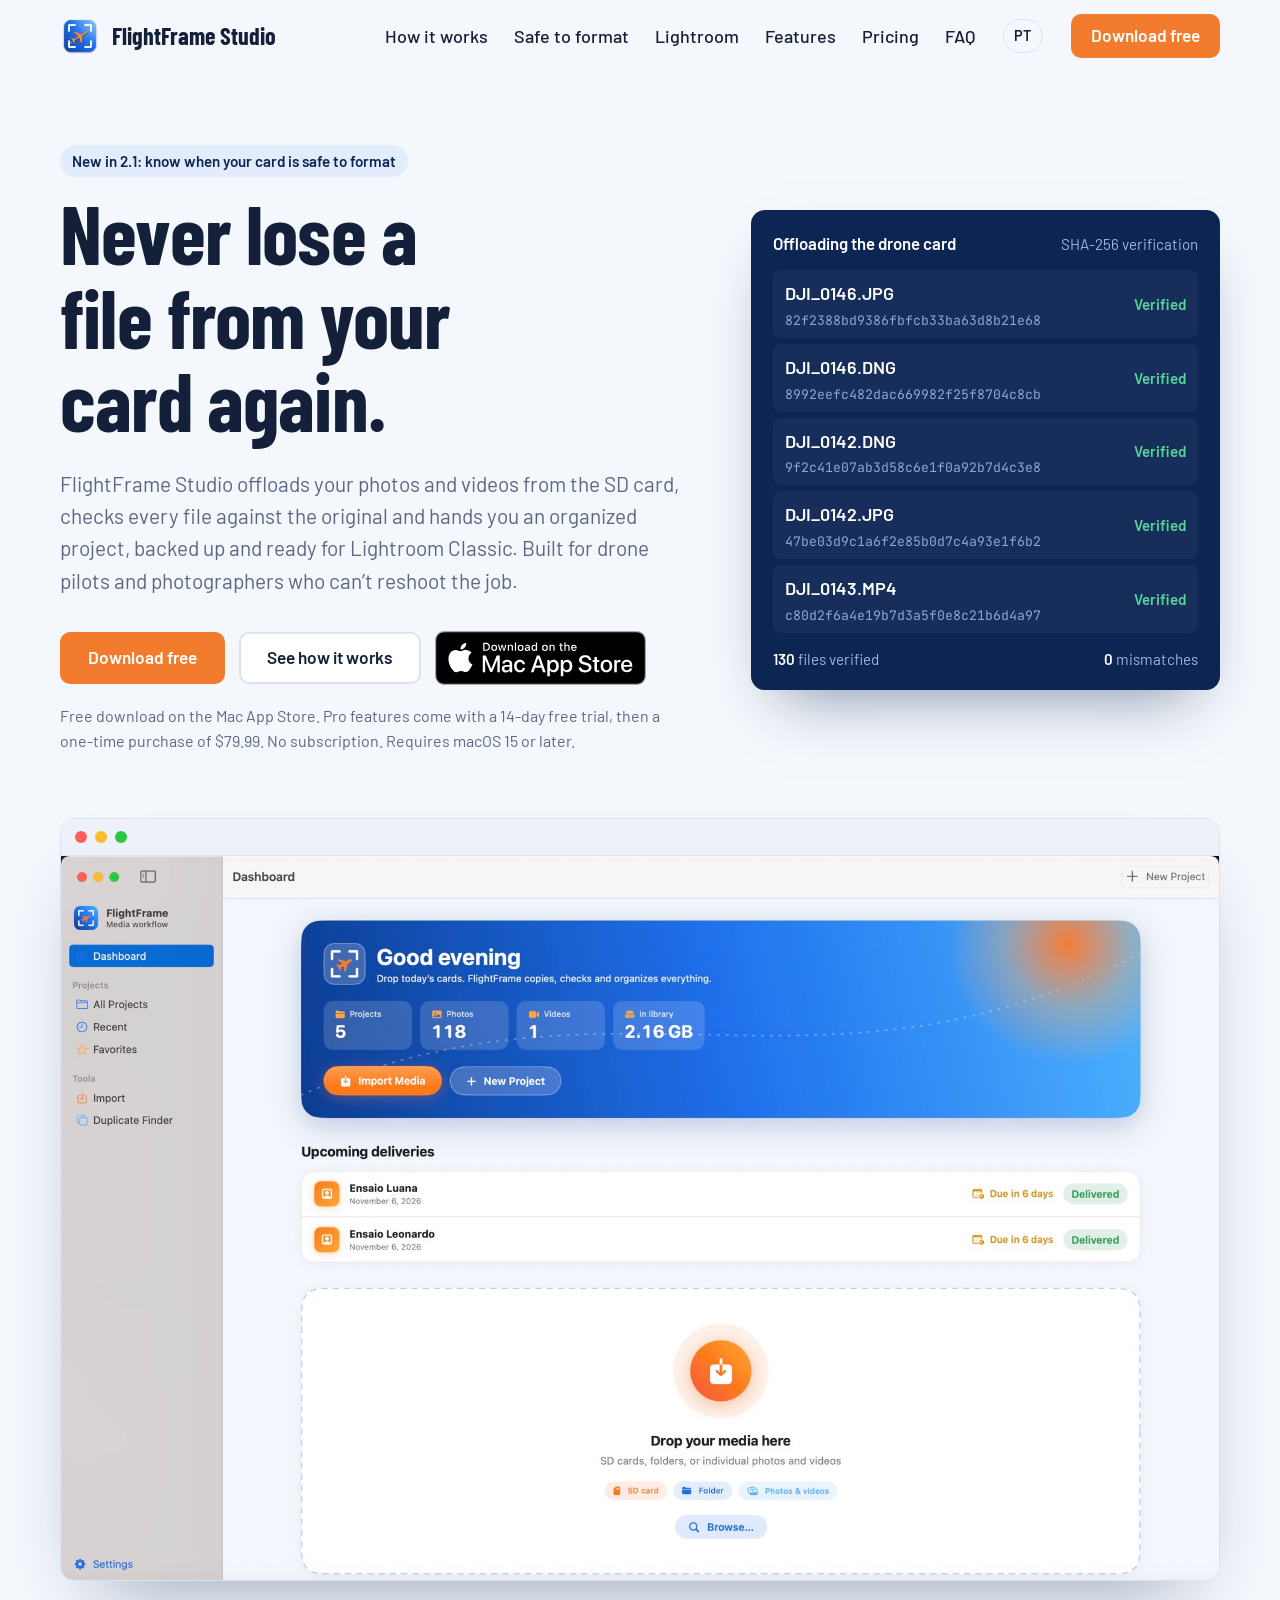
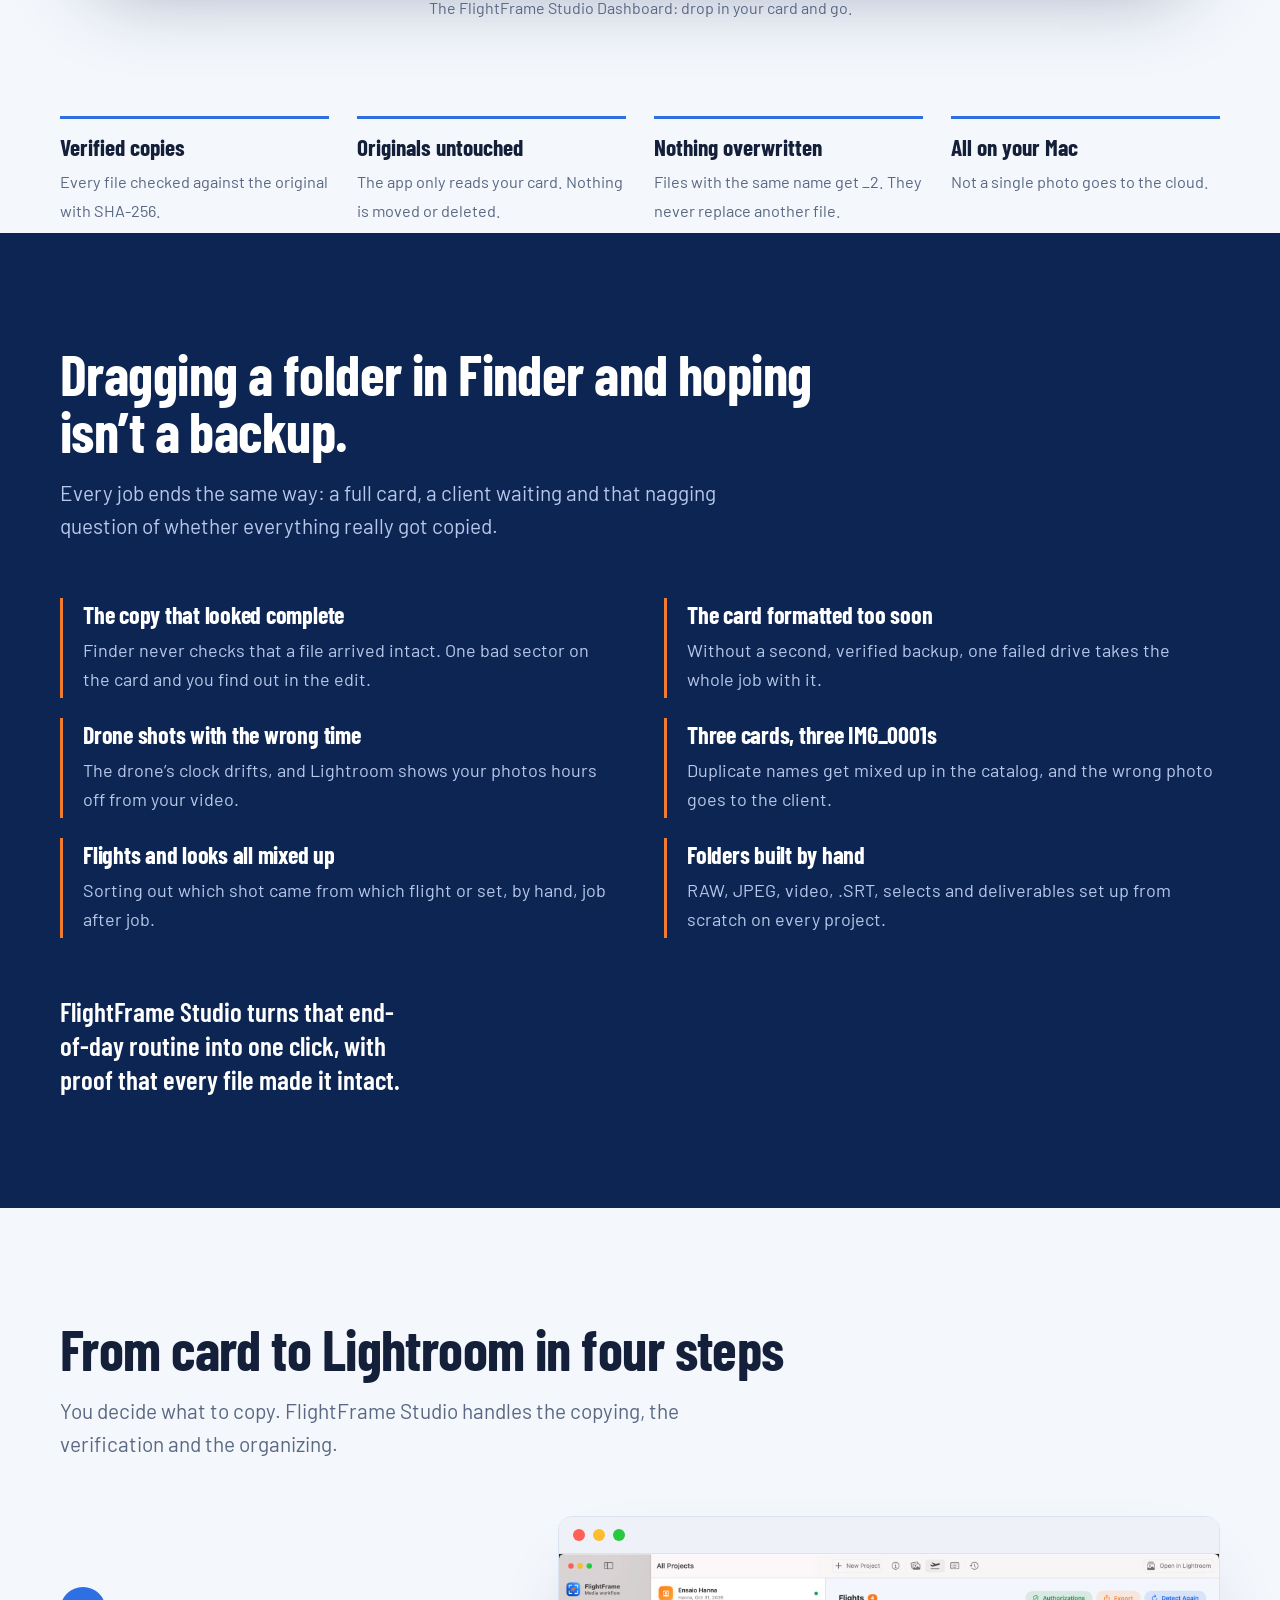
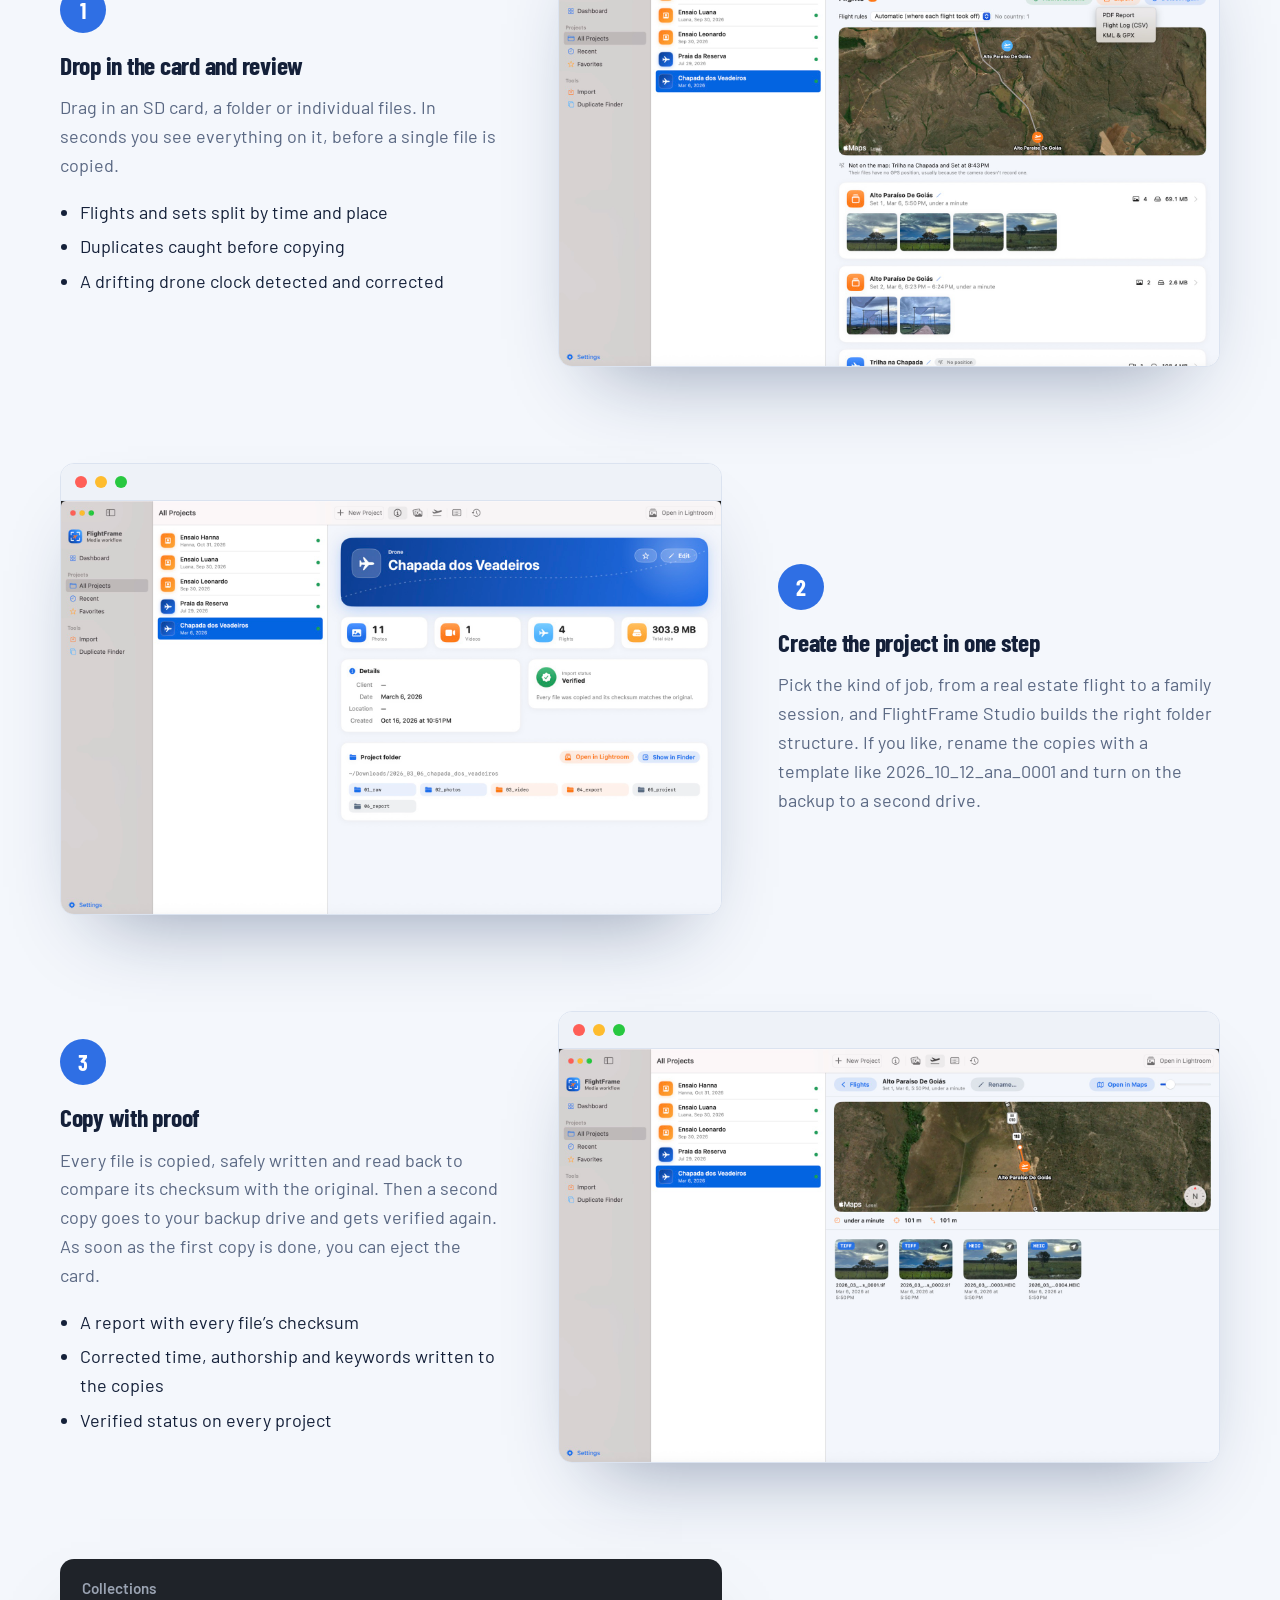
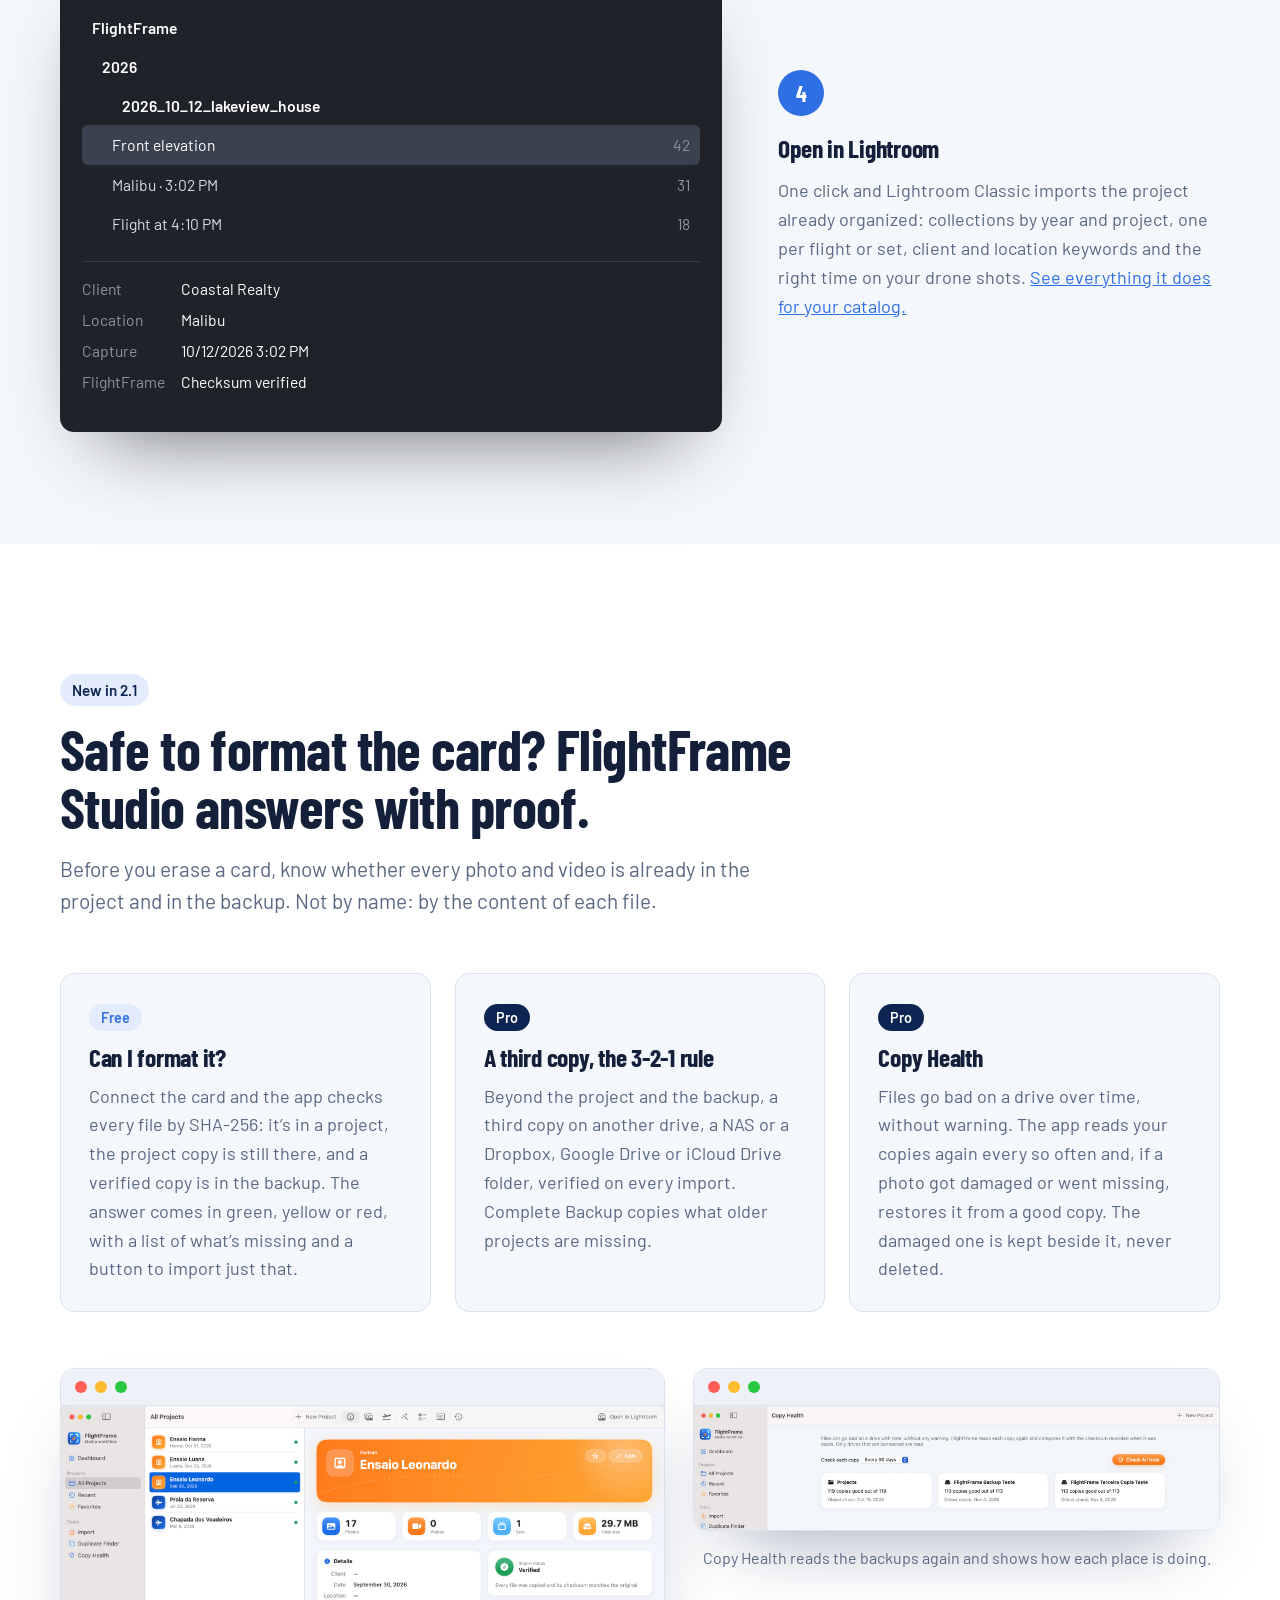
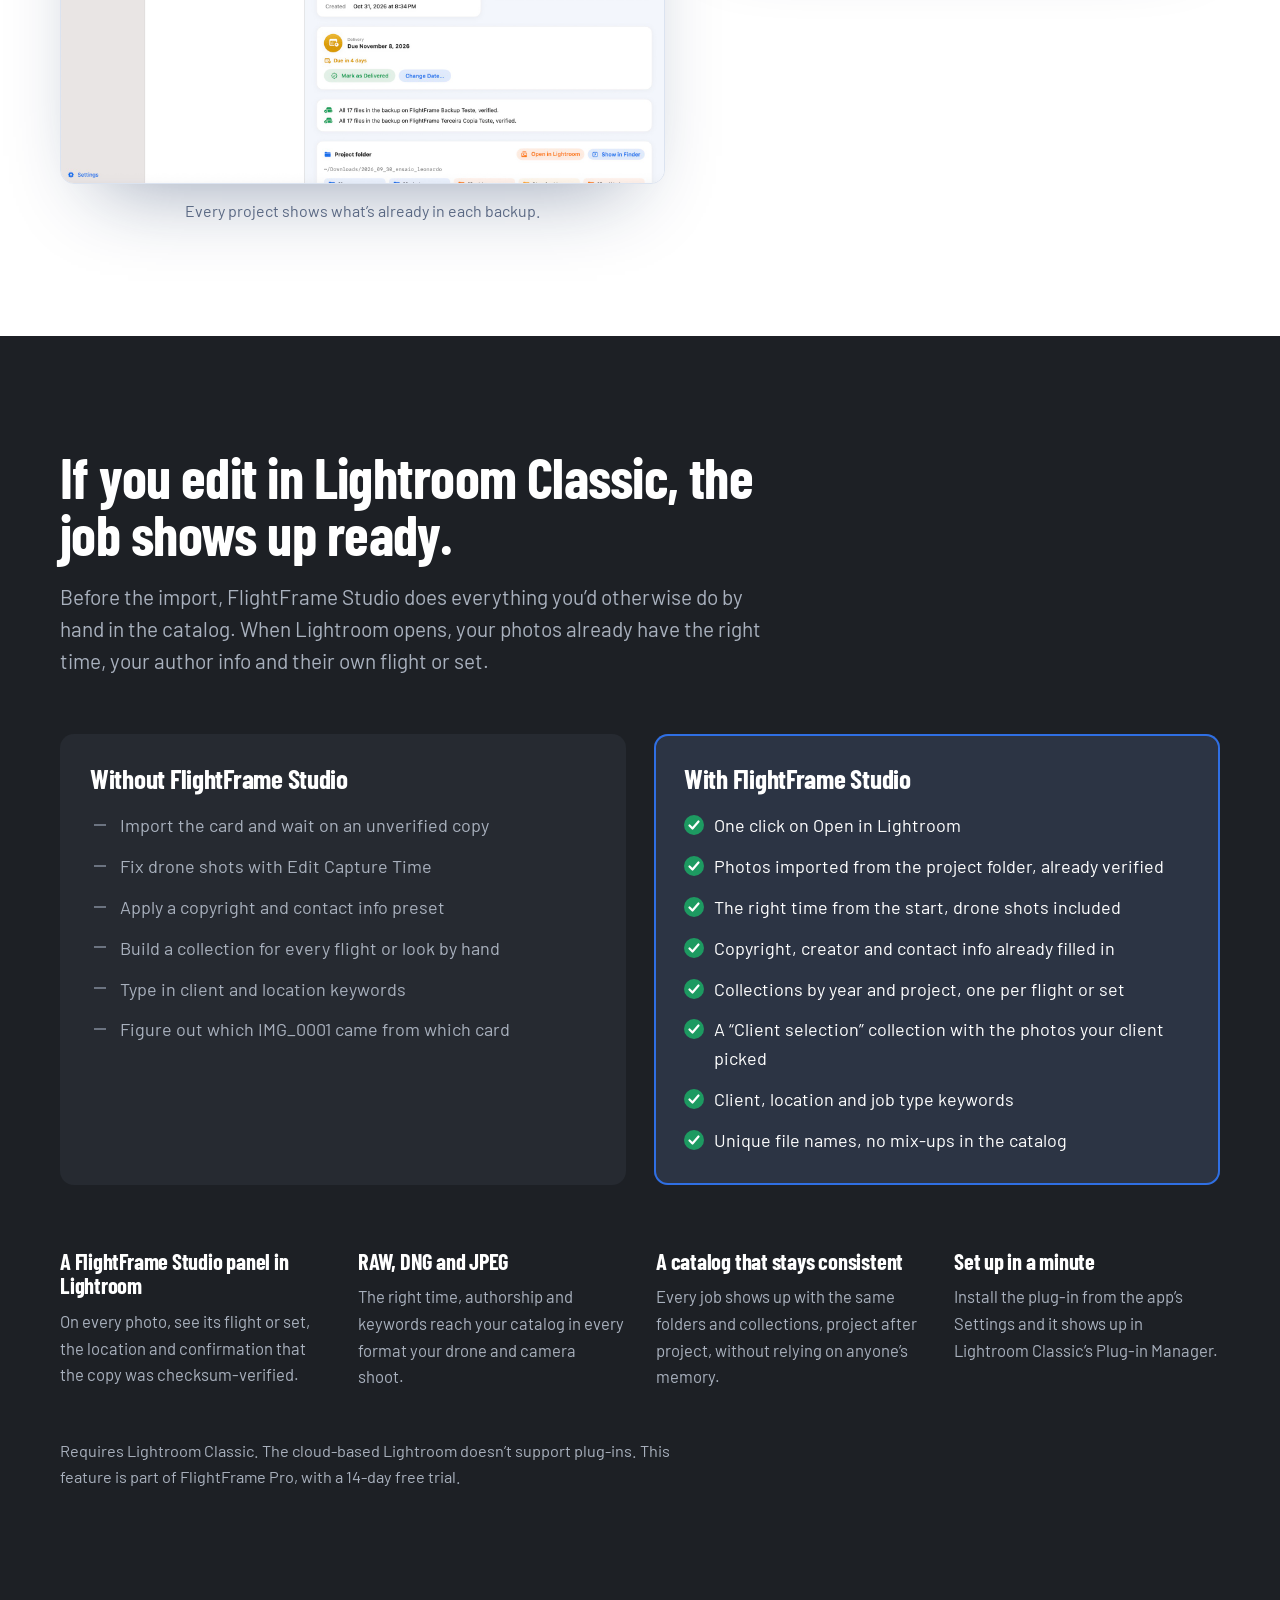
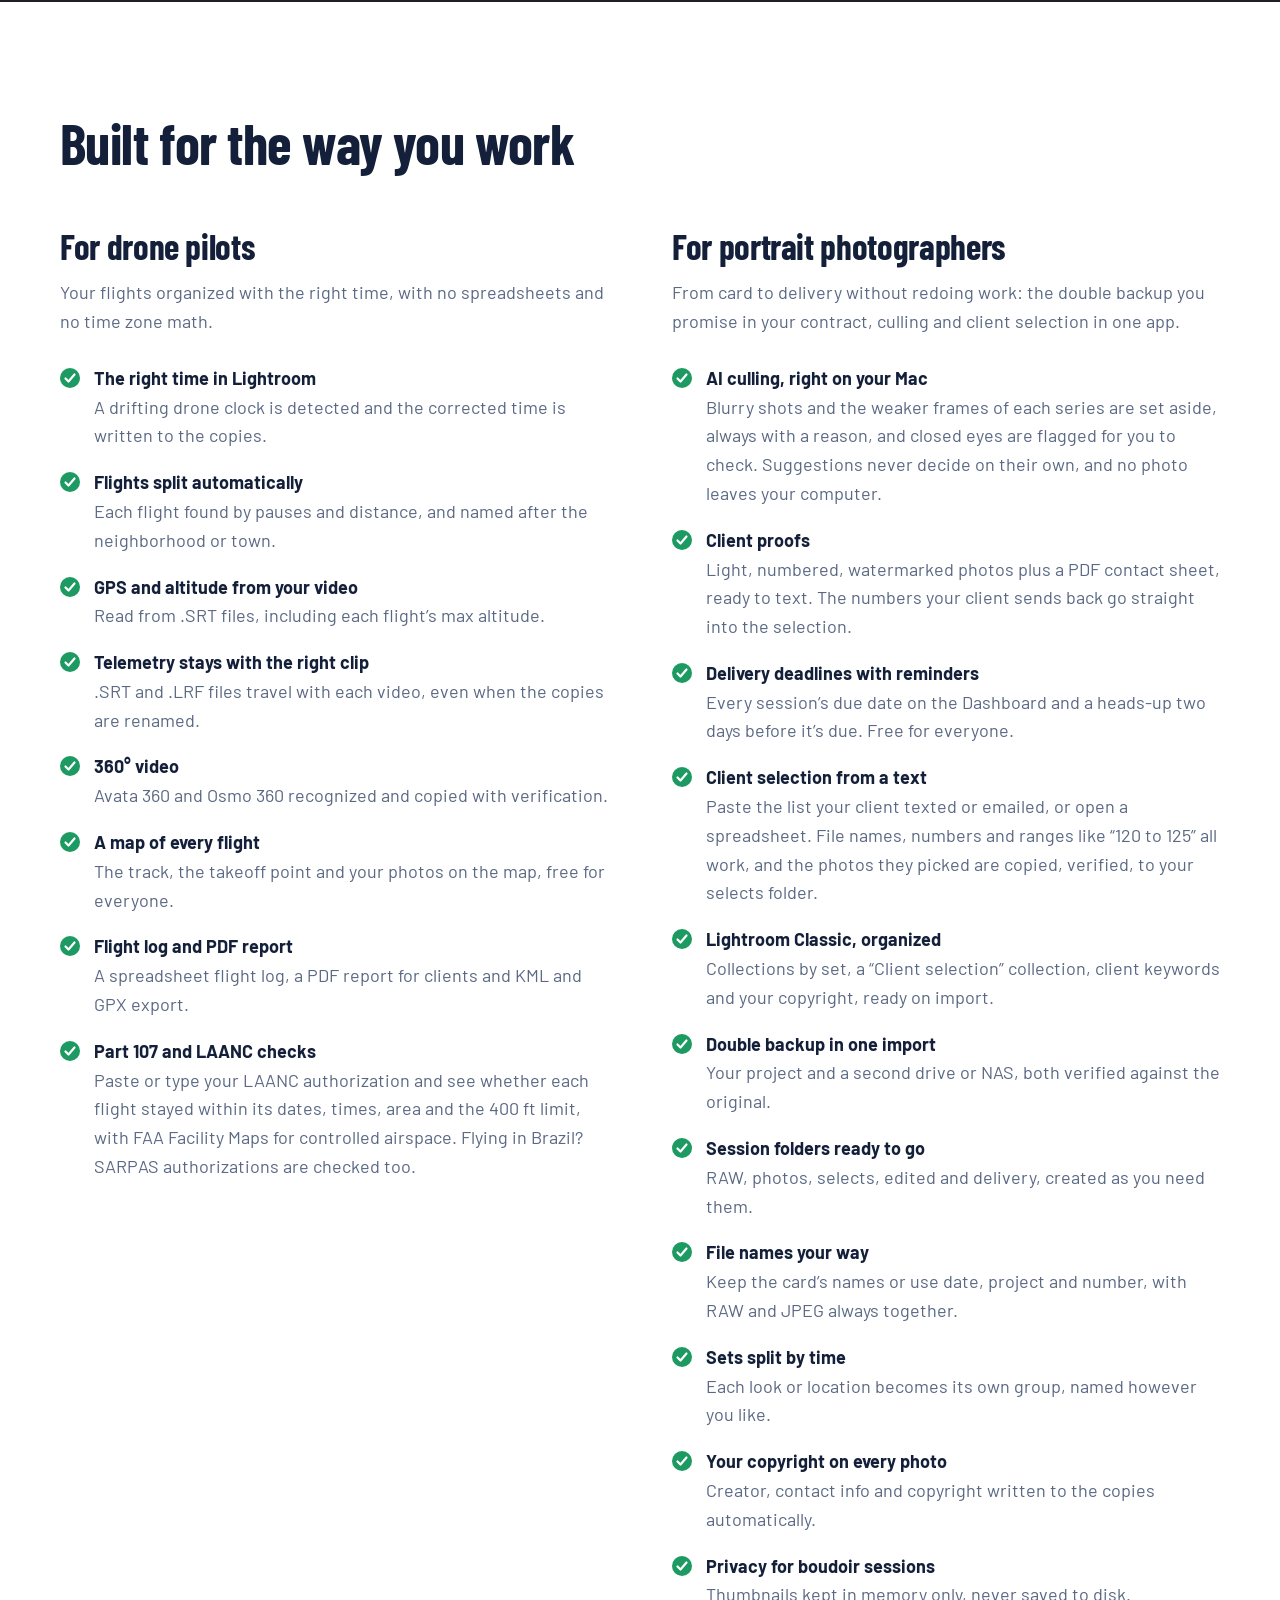
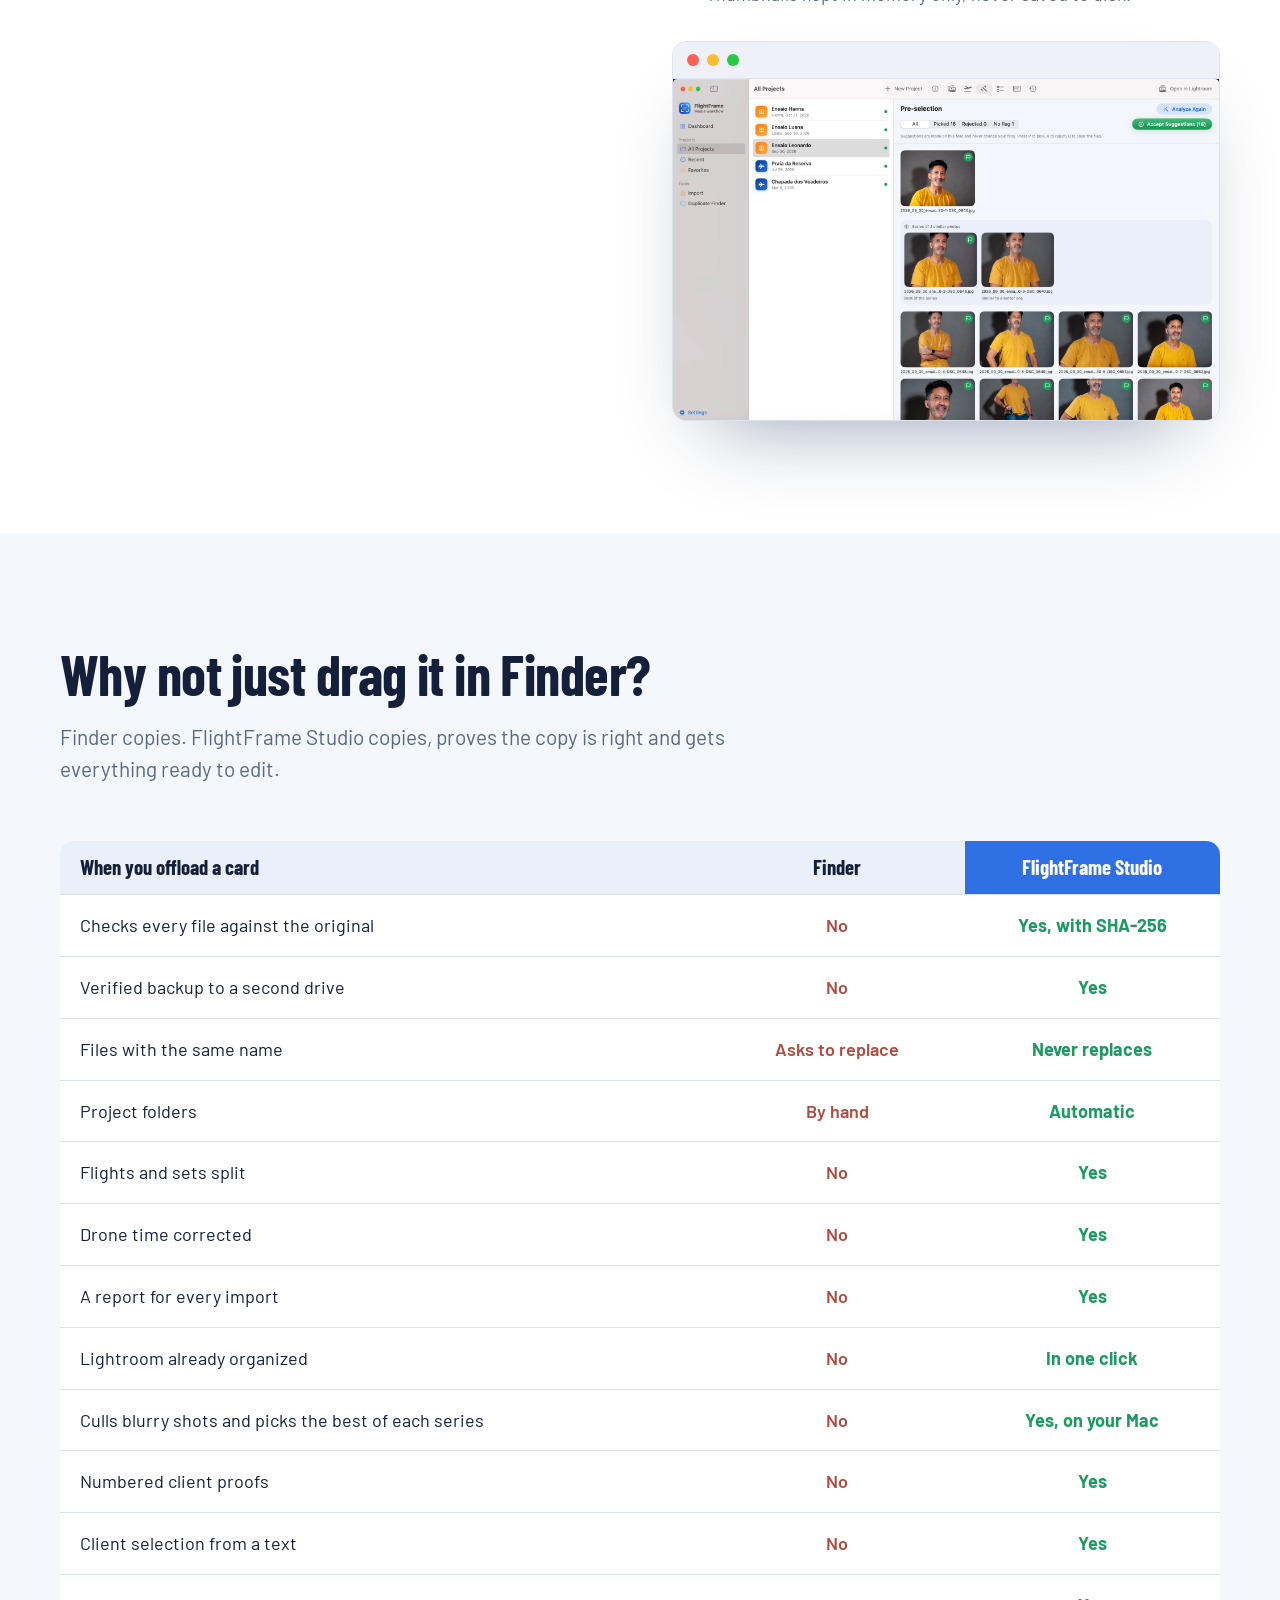
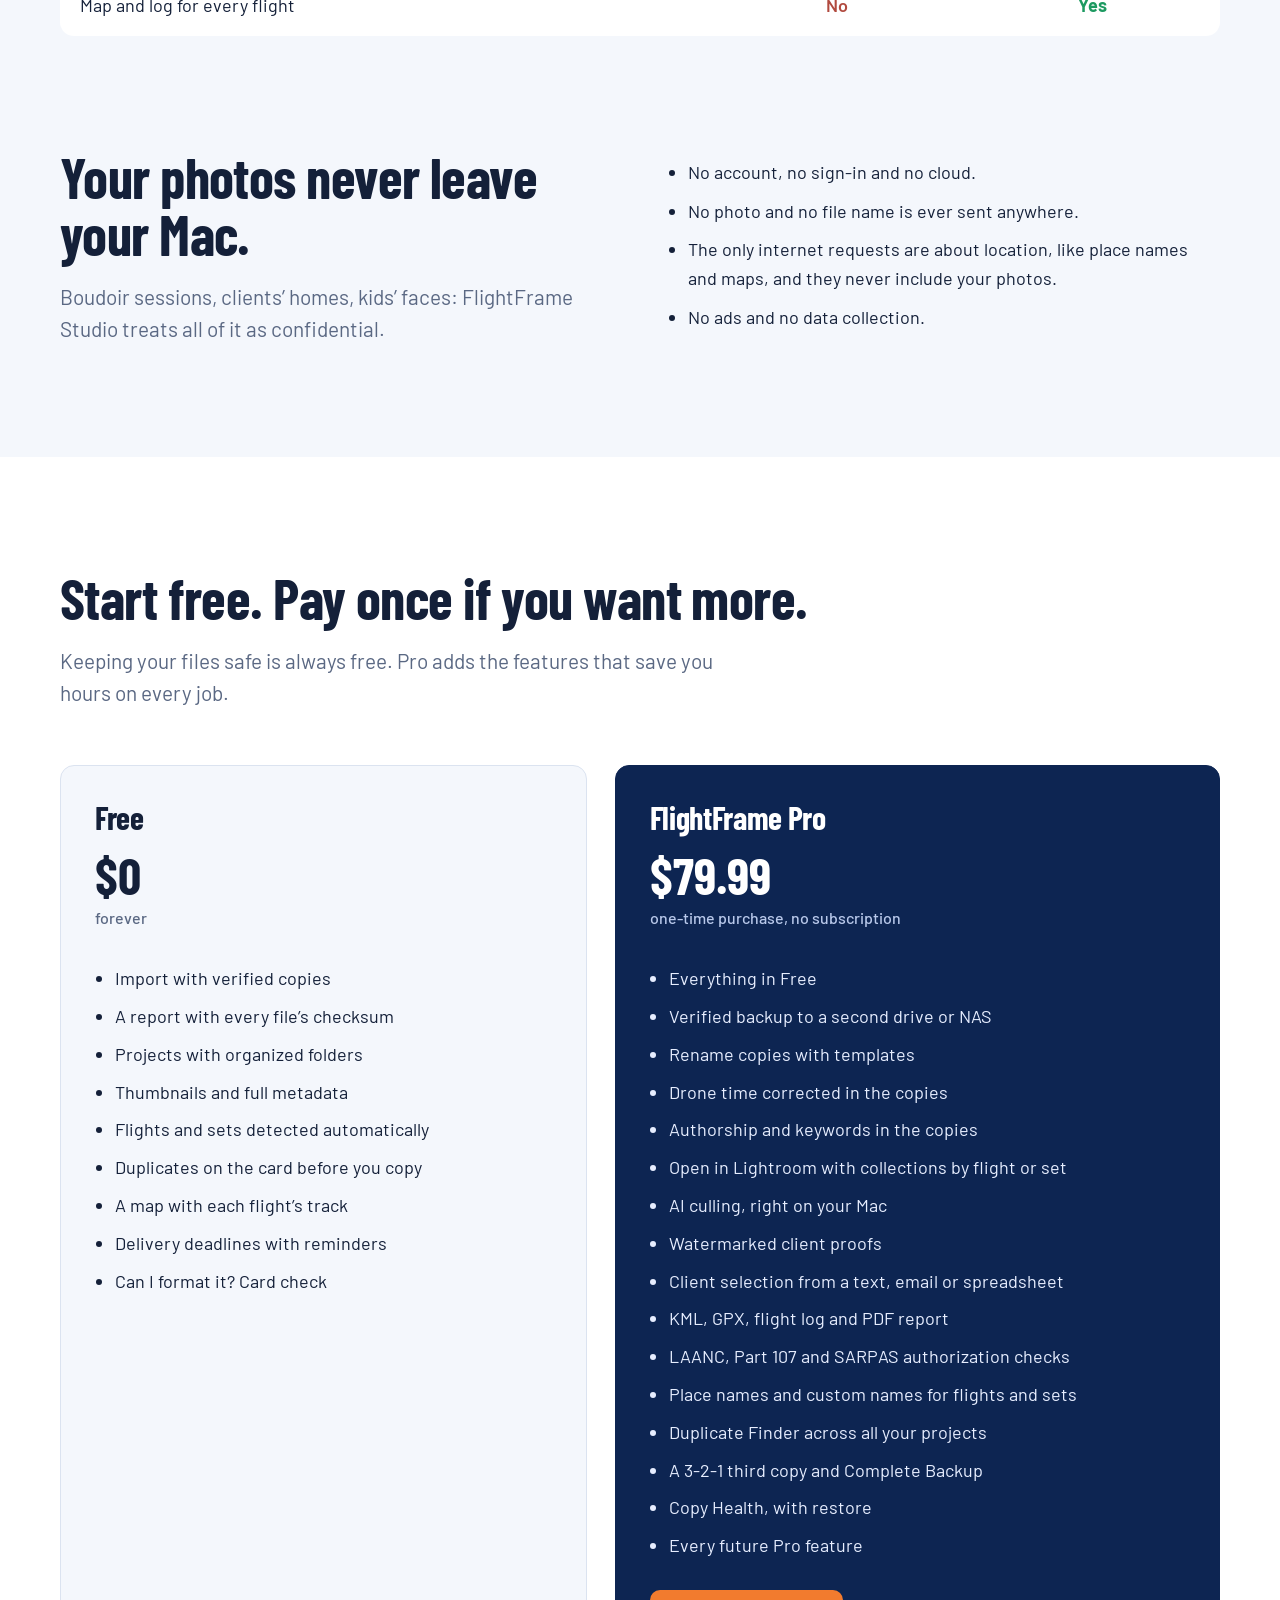
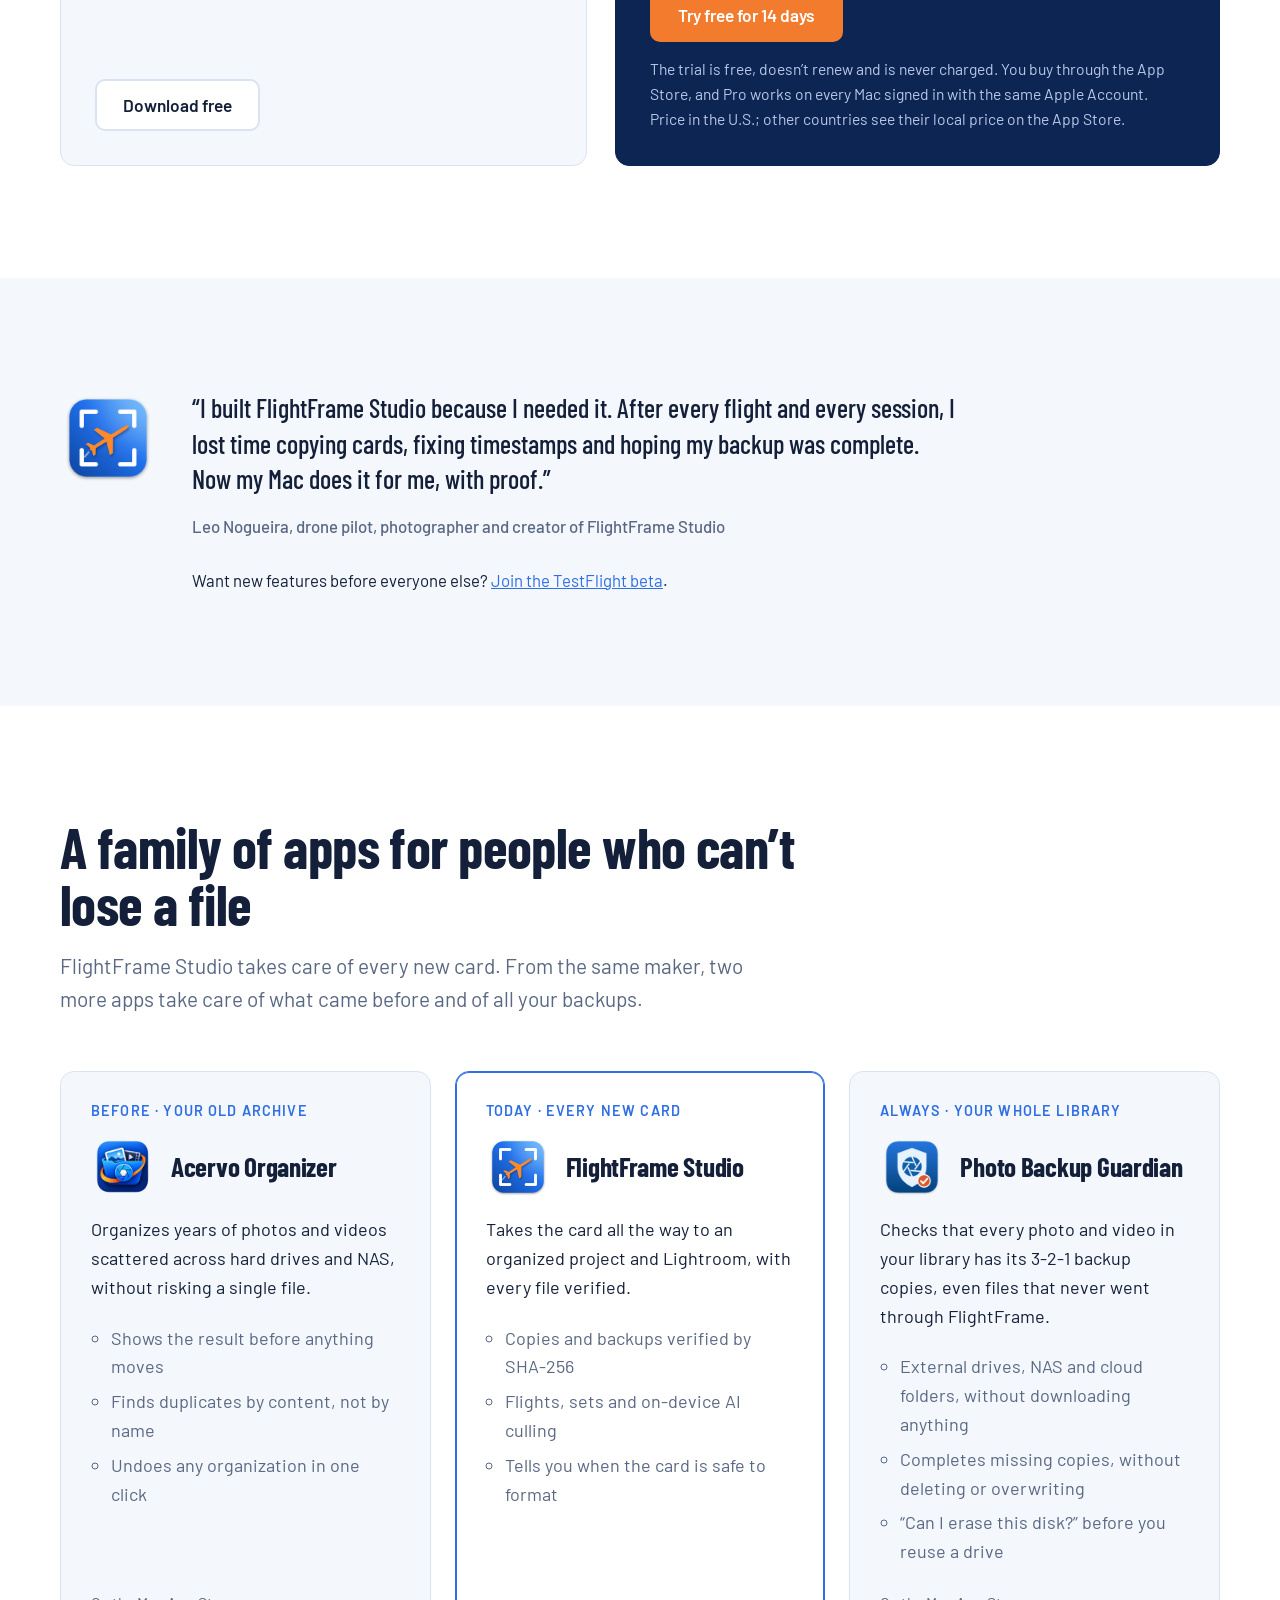
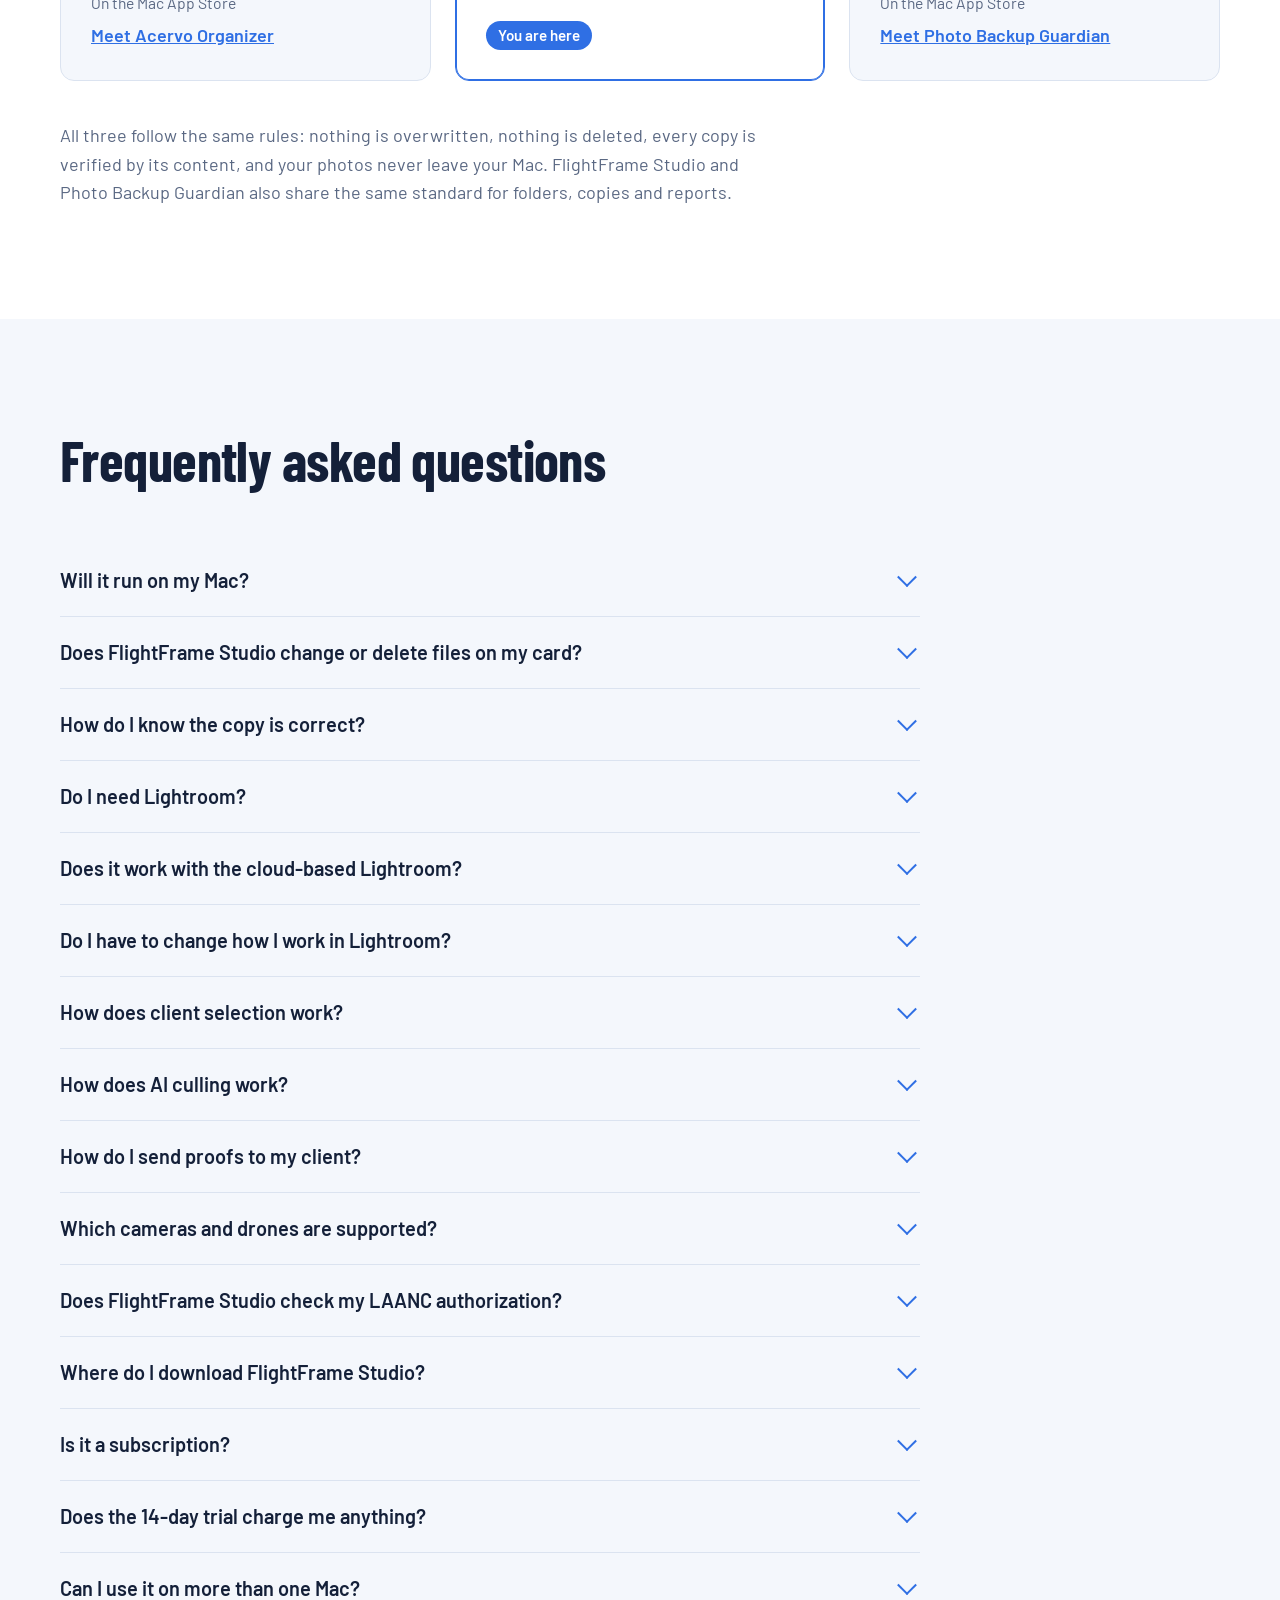
==== commit ee6b5c0b: "Família de apps: Photo Backup Guardian 1.1 (completa as cópias que faltam; conferência pela nuvem no" ====
--- a/en/index.html
+++ b/en/index.html
@@ -567,8 +567,8 @@
           </header>
           <p>Checks that every photo and video in your library has its 3-2-1 backup copies, even files that never went through FlightFrame.</p>
           <ul>
-            <li>External drives, NAS and cloud folders</li>
-            <li>“Online only” copies in Google Drive and OneDrive</li>
+            <li>External drives, NAS and cloud folders, without downloading anything</li>
+            <li>Completes missing copies, without deleting or overwriting</li>
             <li>“Can I erase this disk?” before you reuse a drive</li>
           </ul>
           <span class="family-status">On the Mac App Store</span>
@@ -603,7 +603,7 @@
         <details><summary>What happens if a file goes bad in my backup?</summary><p>Drives damage files over time, without warning. With FlightFrame Pro, Copy Health reads your copies again every 30, 90 or 180 days and compares them with the recorded checksum. If a copy got damaged or went missing, it’s restored from a good copy and verified again; the damaged one is kept beside it, with “.damaged” in its name, and never deleted.</p></details>
         <details><summary>What if my backup drive isn’t connected?</summary><p>The project copy goes ahead as usual, and FlightFrame Studio lets you know the backup is still pending. Later, one click copies just what’s missing.</p></details>
         <details><summary>Why does the app show up as just “FlightFrame” on my Mac?</summary><p>FlightFrame Studio is its name on the App Store. Once installed, the app uses the short name, FlightFrame, in Launchpad and the menu bar.</p></details>
-        <details><summary>What’s the difference between FlightFrame Studio, Acervo Organizer and Photo Backup Guardian?</summary><p>Each one covers a different moment of your work. FlightFrame Studio handles every new card: it copies with verification, organizes the project, makes the backup and the third copy, tells you when the card is safe to format and checks again the copies it made. <a href="https://acervoorganizer.ravendronevideos.com.br/en/">Acervo Organizer</a> tidies up what’s already on your drives and NAS from before FlightFrame. <a href="https://photobackupguardian.app">Photo Backup Guardian</a> watches your whole library, including what never went through FlightFrame, across every drive and cloud folder, with the online-only copies in Google Drive and OneDrive, and warns you when a 3-2-1 copy is missing. Use one, or all three together.</p></details>
+        <details><summary>What’s the difference between FlightFrame Studio, Acervo Organizer and Photo Backup Guardian?</summary><p>Each one covers a different moment of your work. FlightFrame Studio handles every new card: it copies with verification, organizes the project, makes the backup and the third copy, tells you when the card is safe to format and checks again the copies it made. <a href="https://acervoorganizer.ravendronevideos.com.br/en/">Acervo Organizer</a> tidies up what’s already on your drives and NAS from before FlightFrame. <a href="https://photobackupguardian.app">Photo Backup Guardian</a> watches your whole library, including what never went through FlightFrame, across every drive and cloud folder, checks the online-only copies in OneDrive, Dropbox and Backblaze B2 without downloading anything, warns you when a 3-2-1 copy is missing and, if you turn on automatic copies, makes the missing ones. Use one, or all three together.</p></details>
         <details><summary>Is there a Windows version?</summary><p>No. FlightFrame Studio is a native Mac app.</p></details>
       </div>
     </div>
